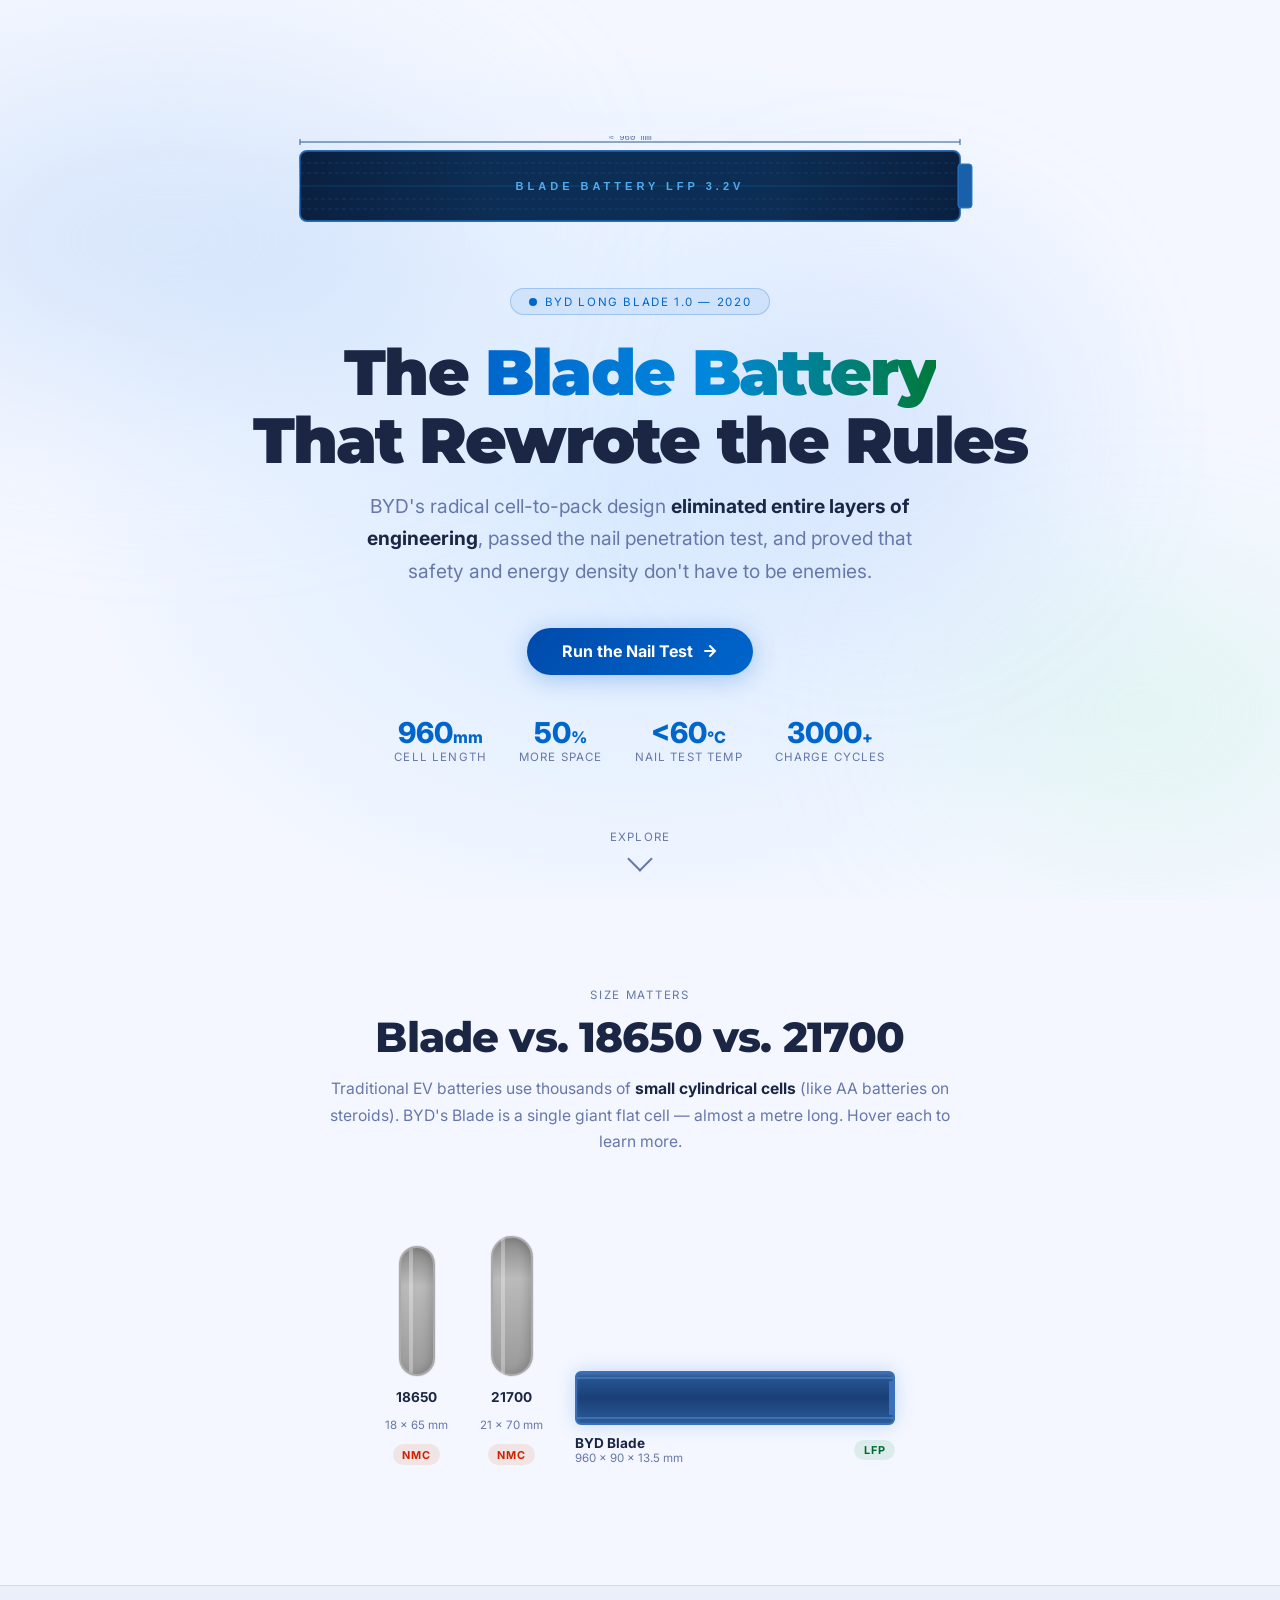
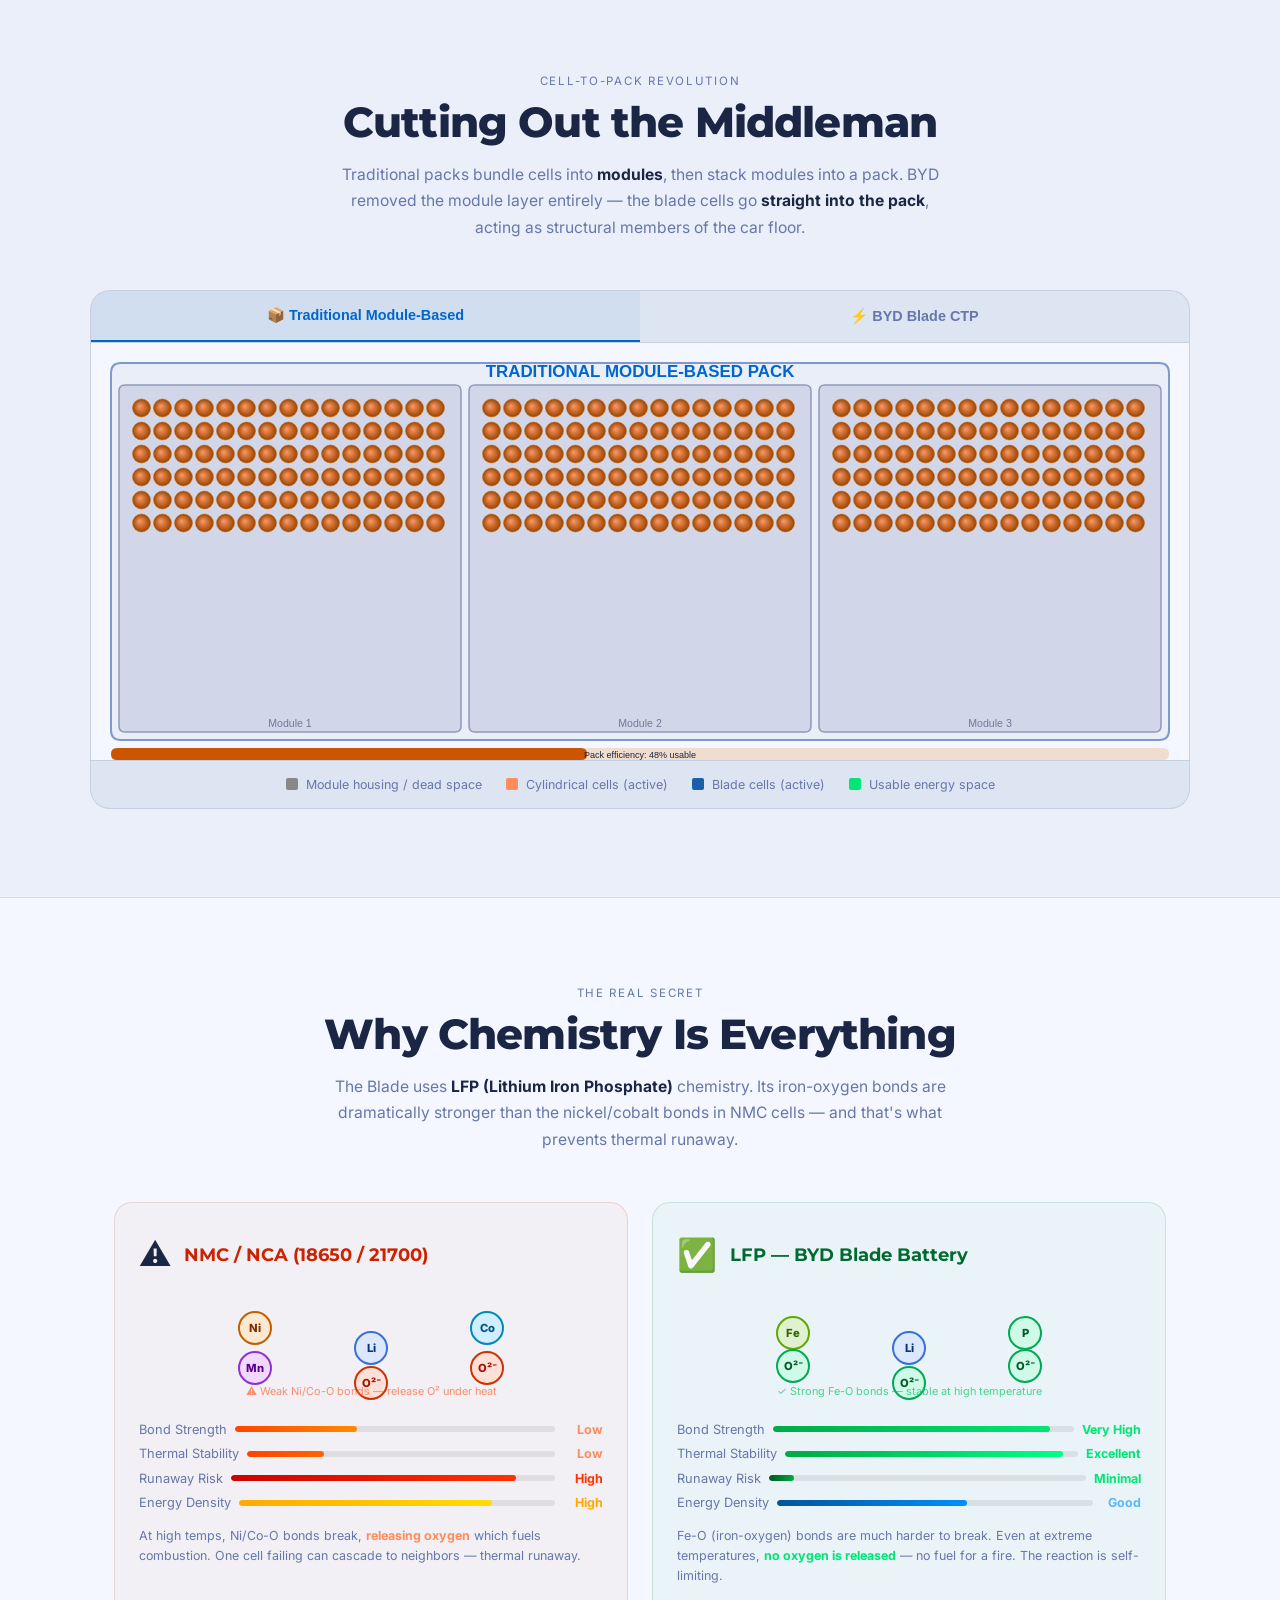
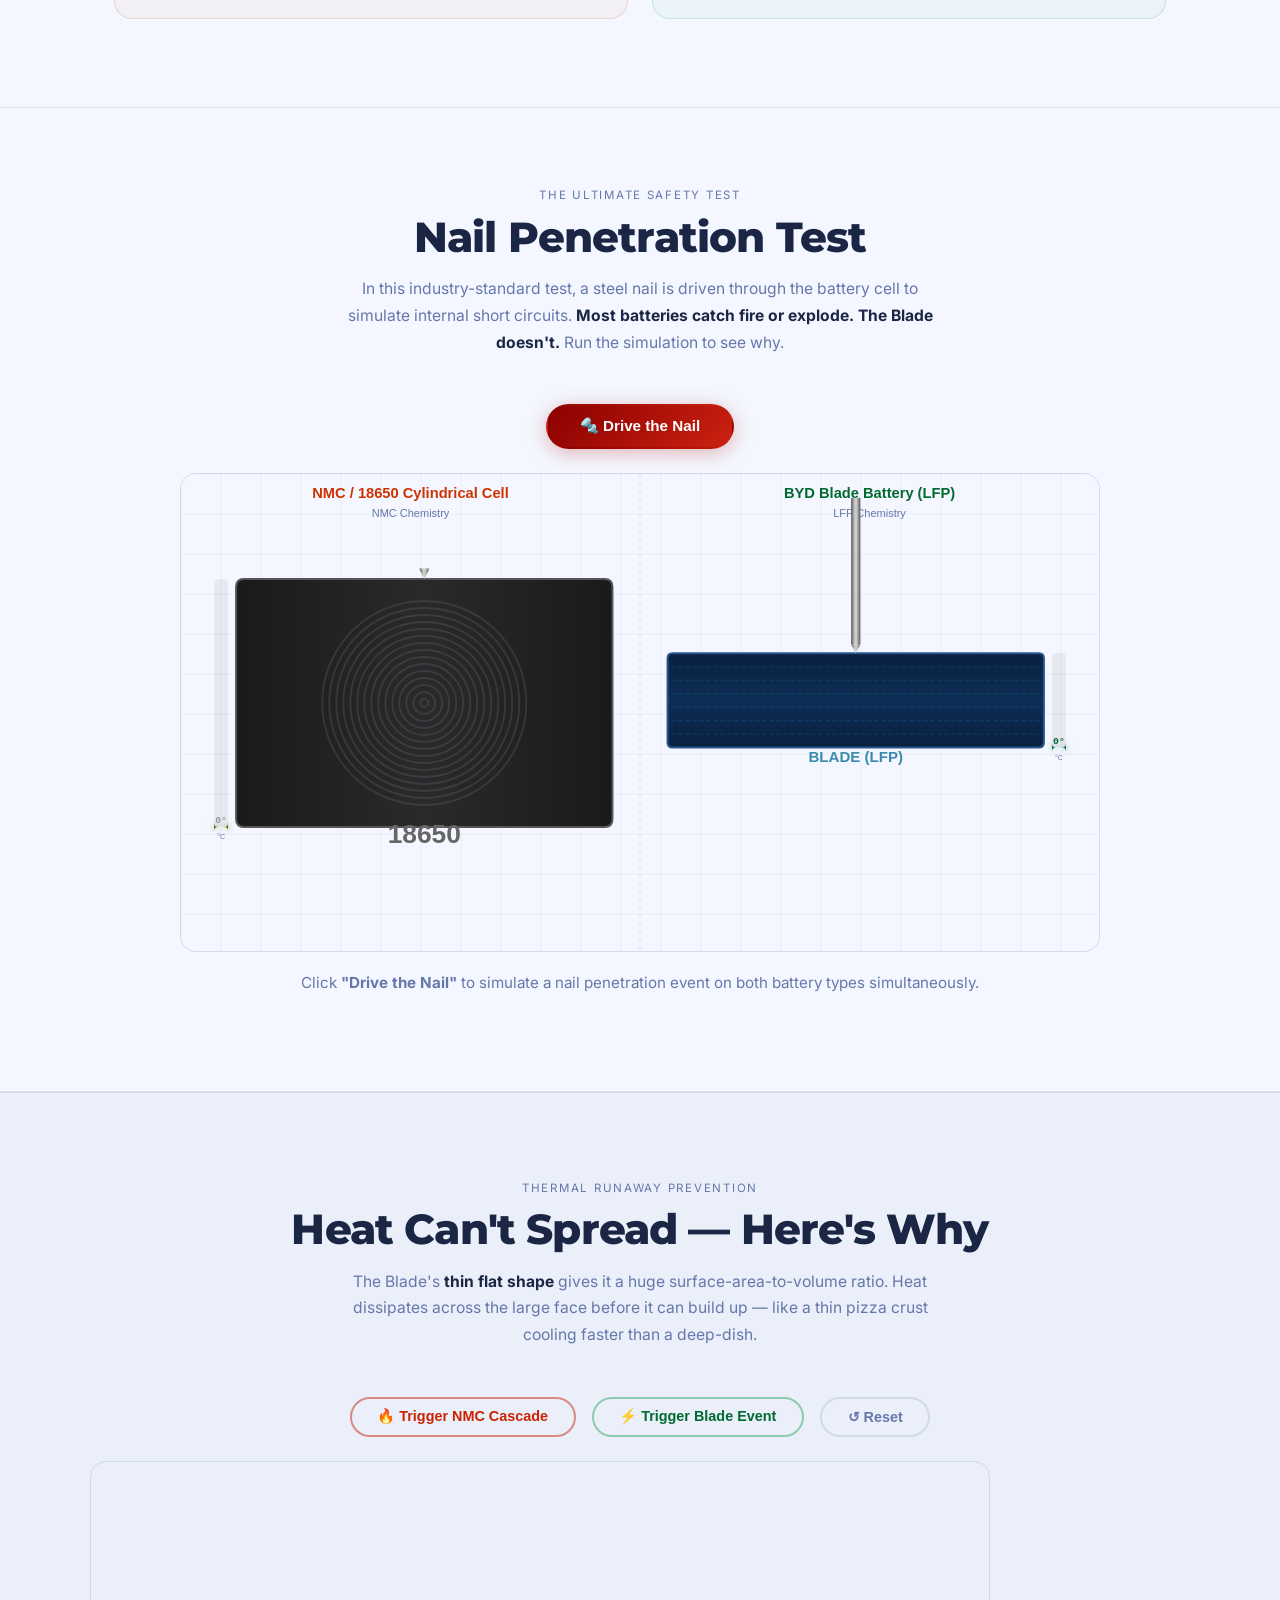
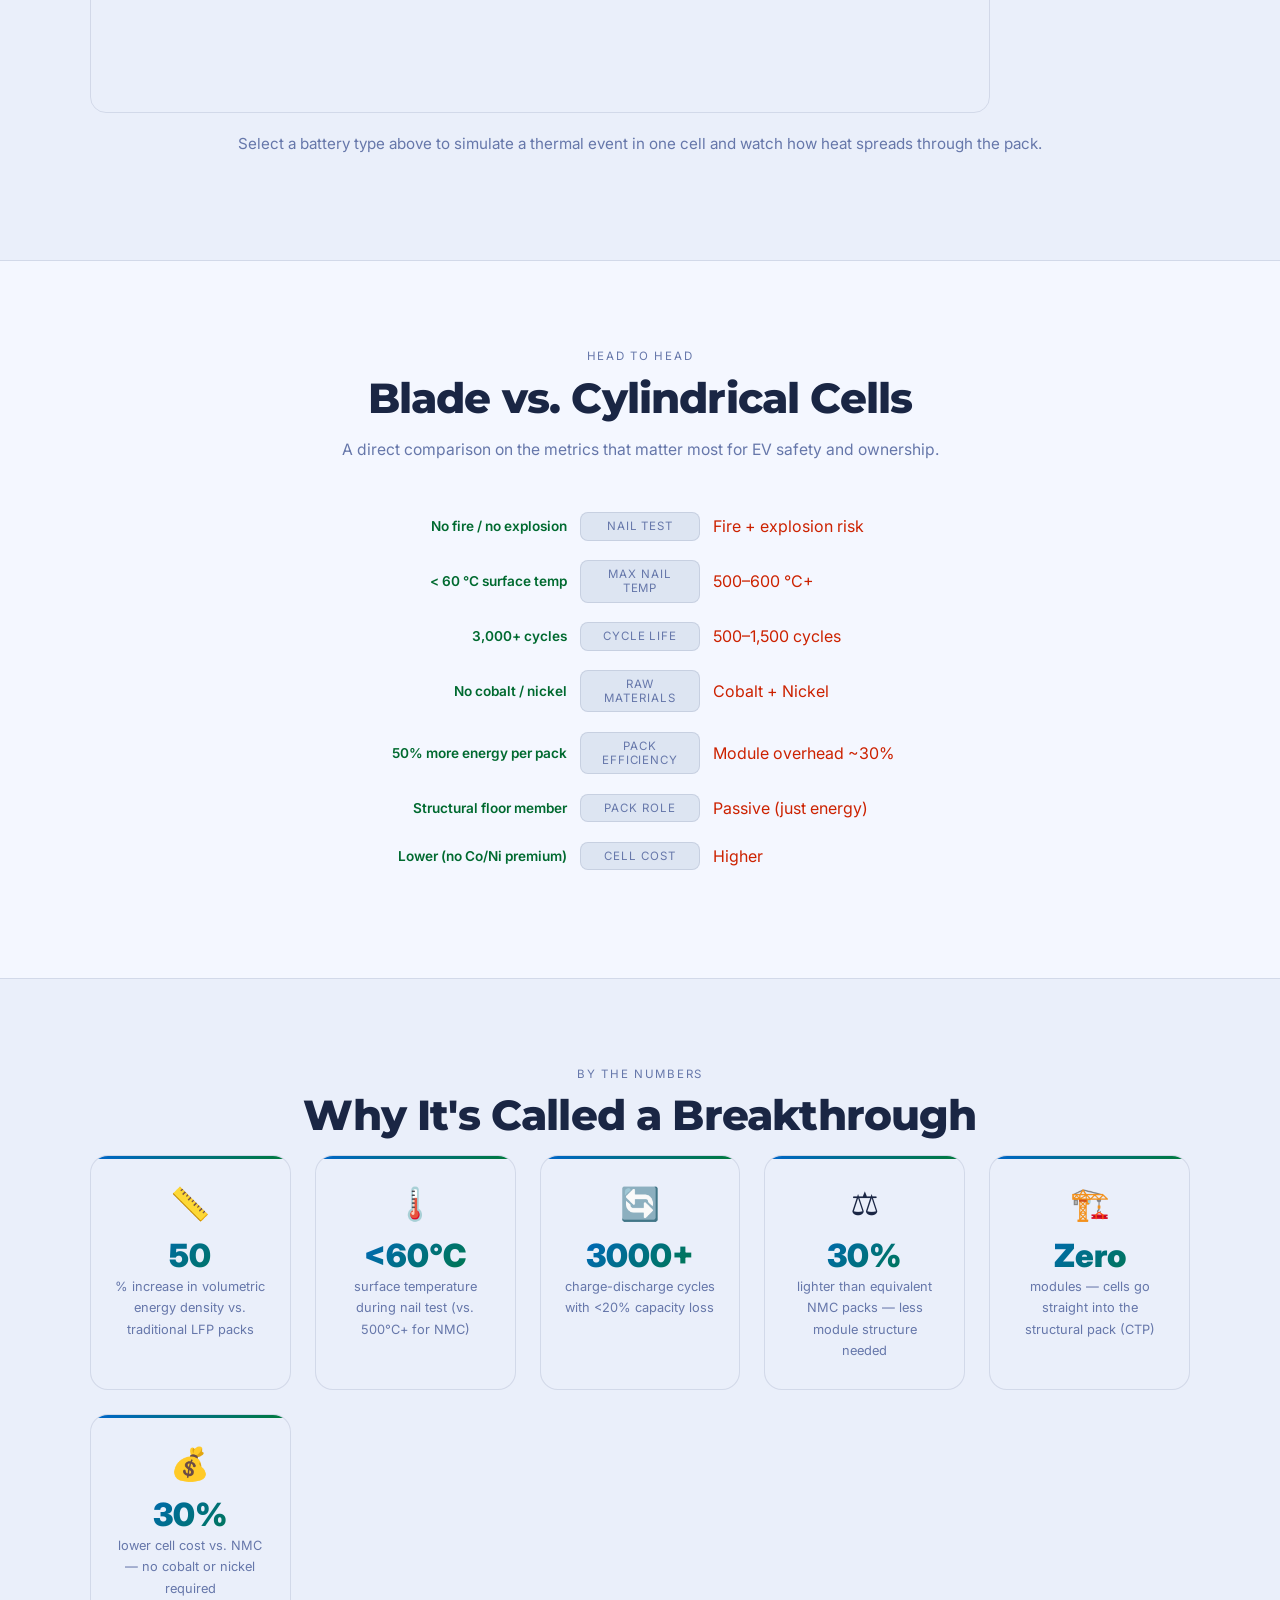
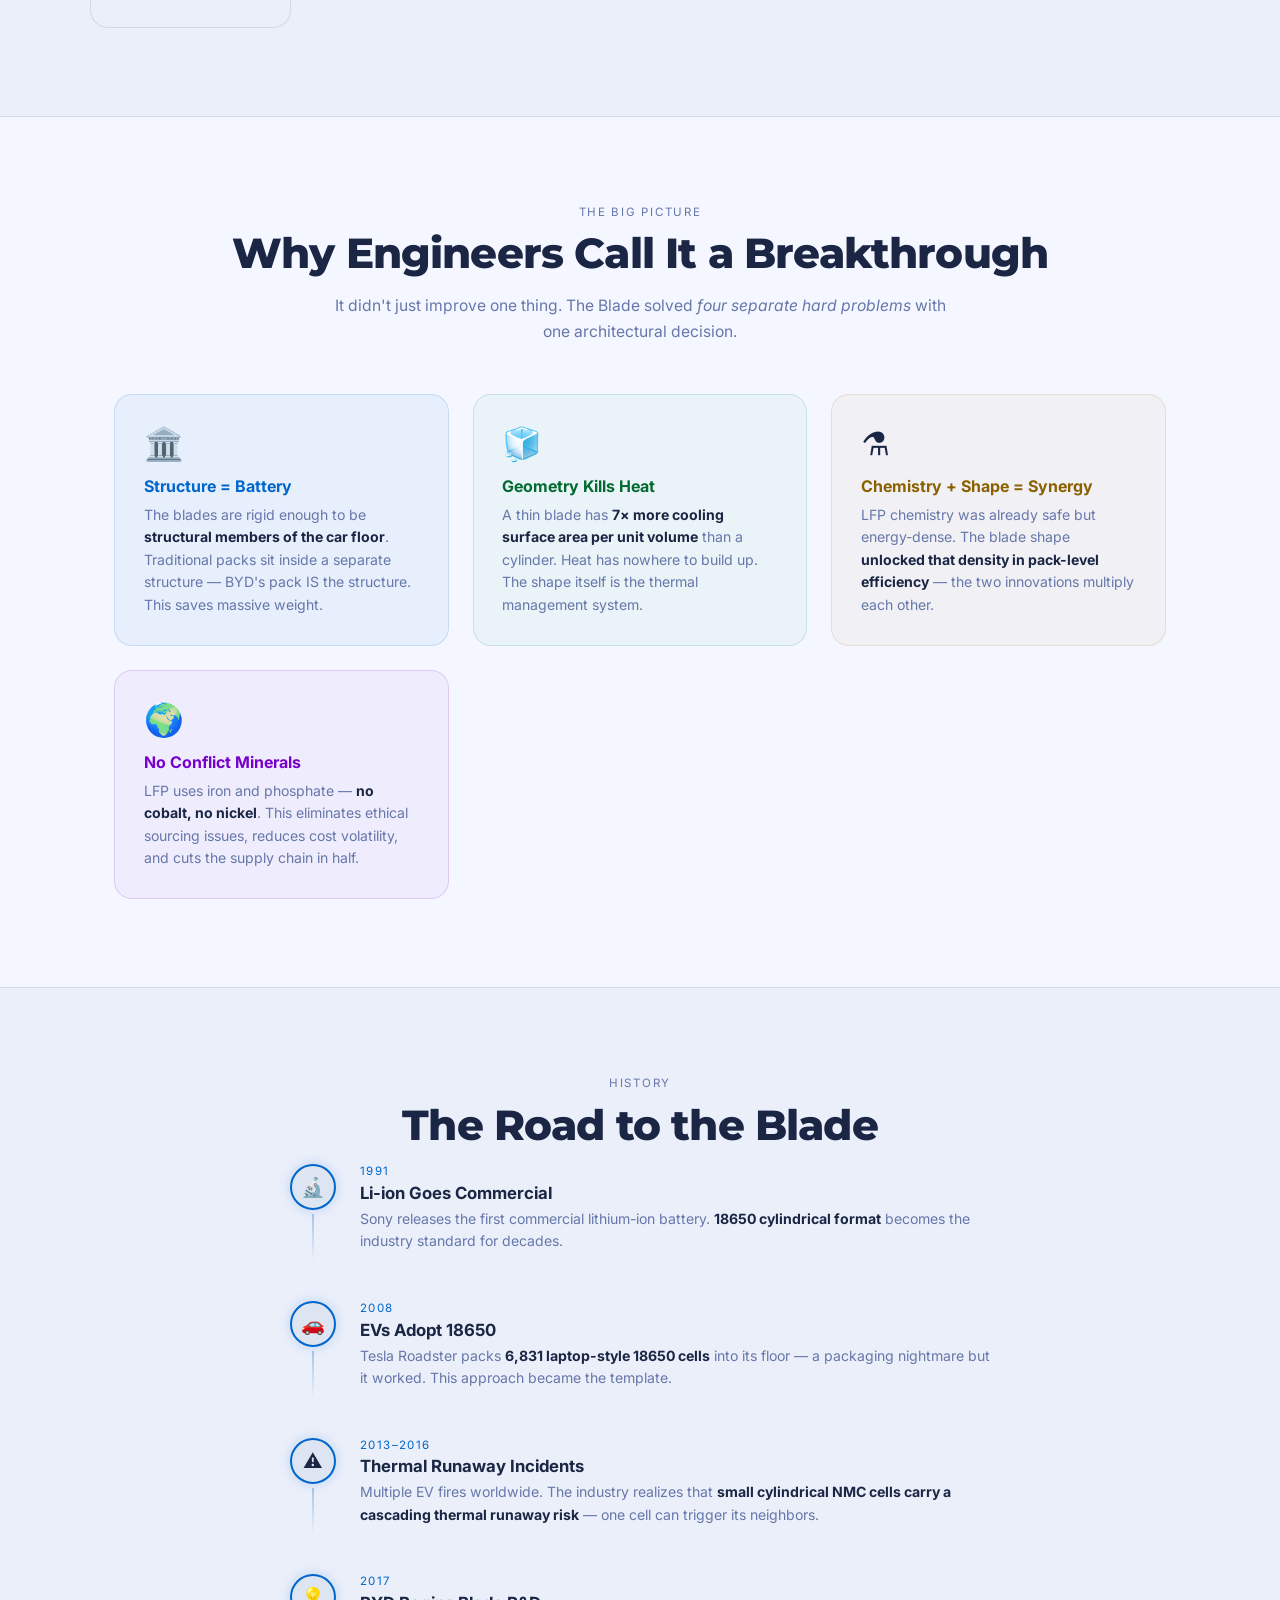
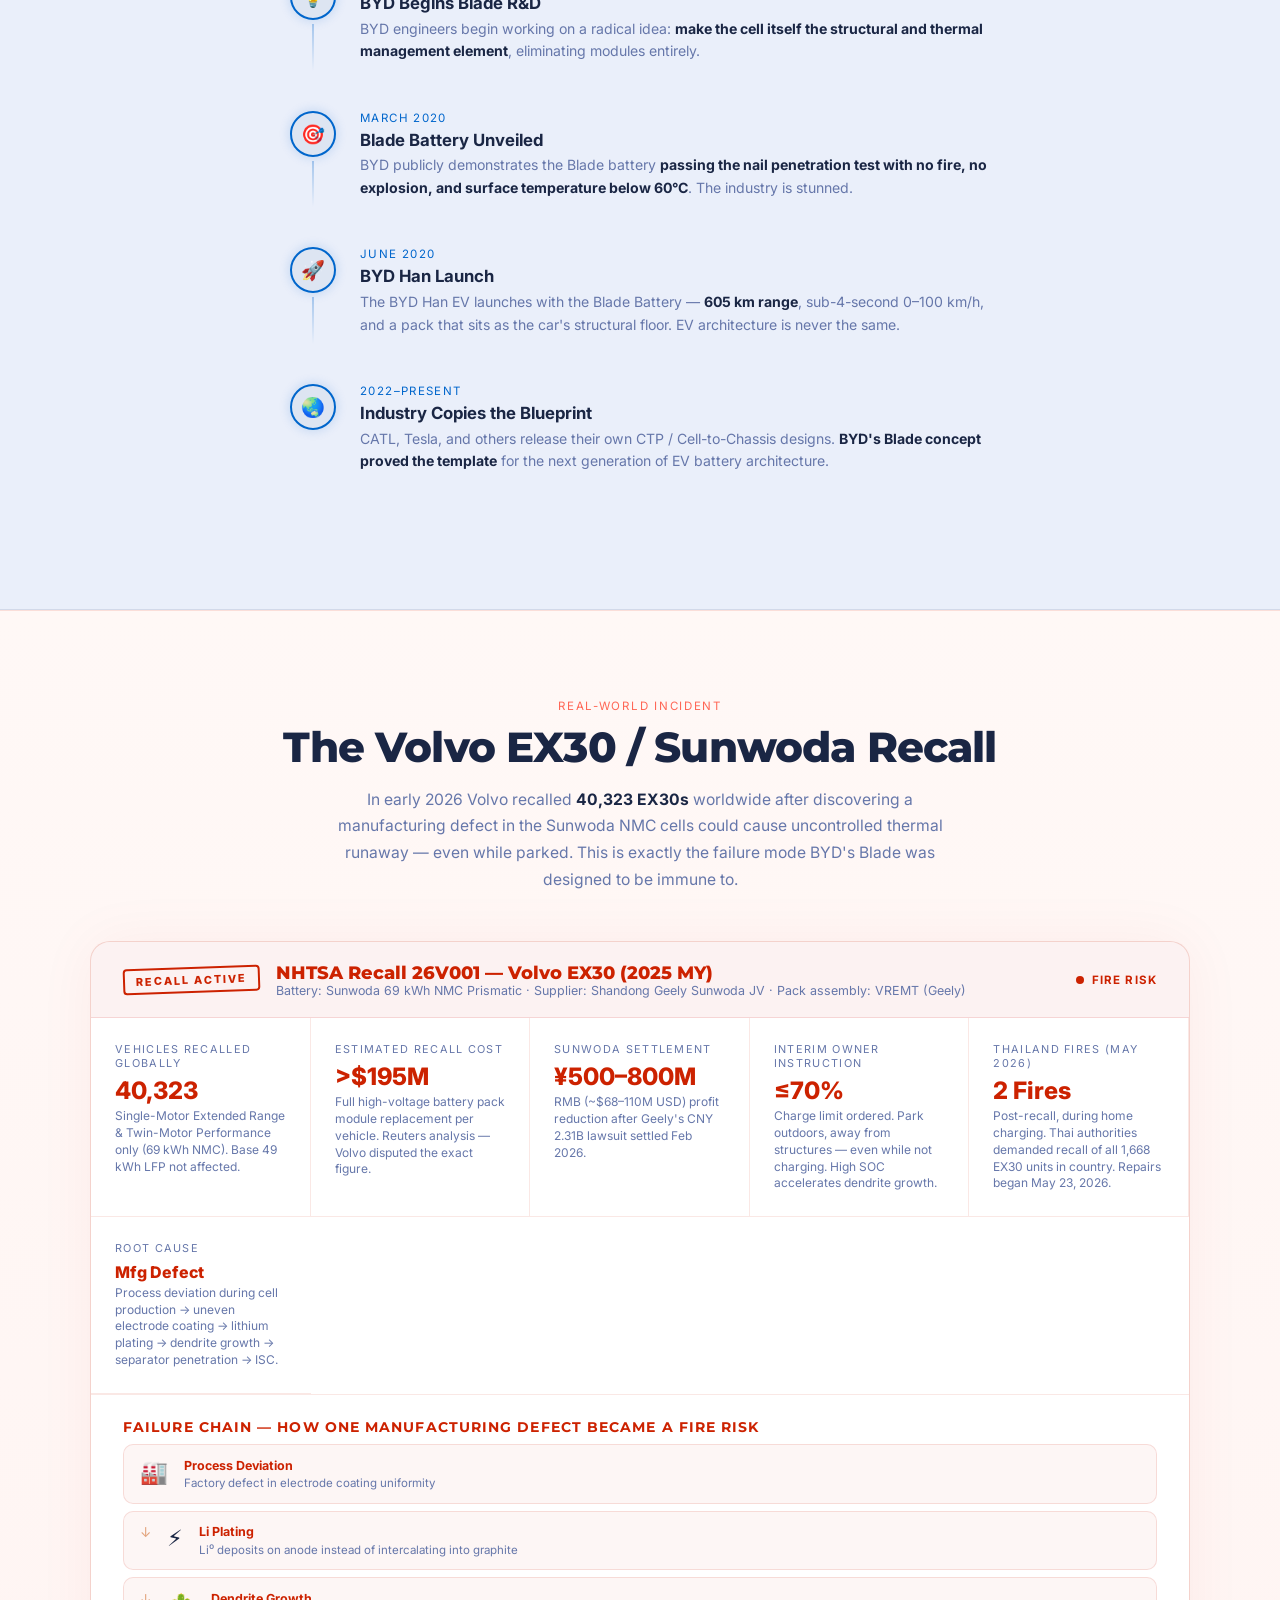
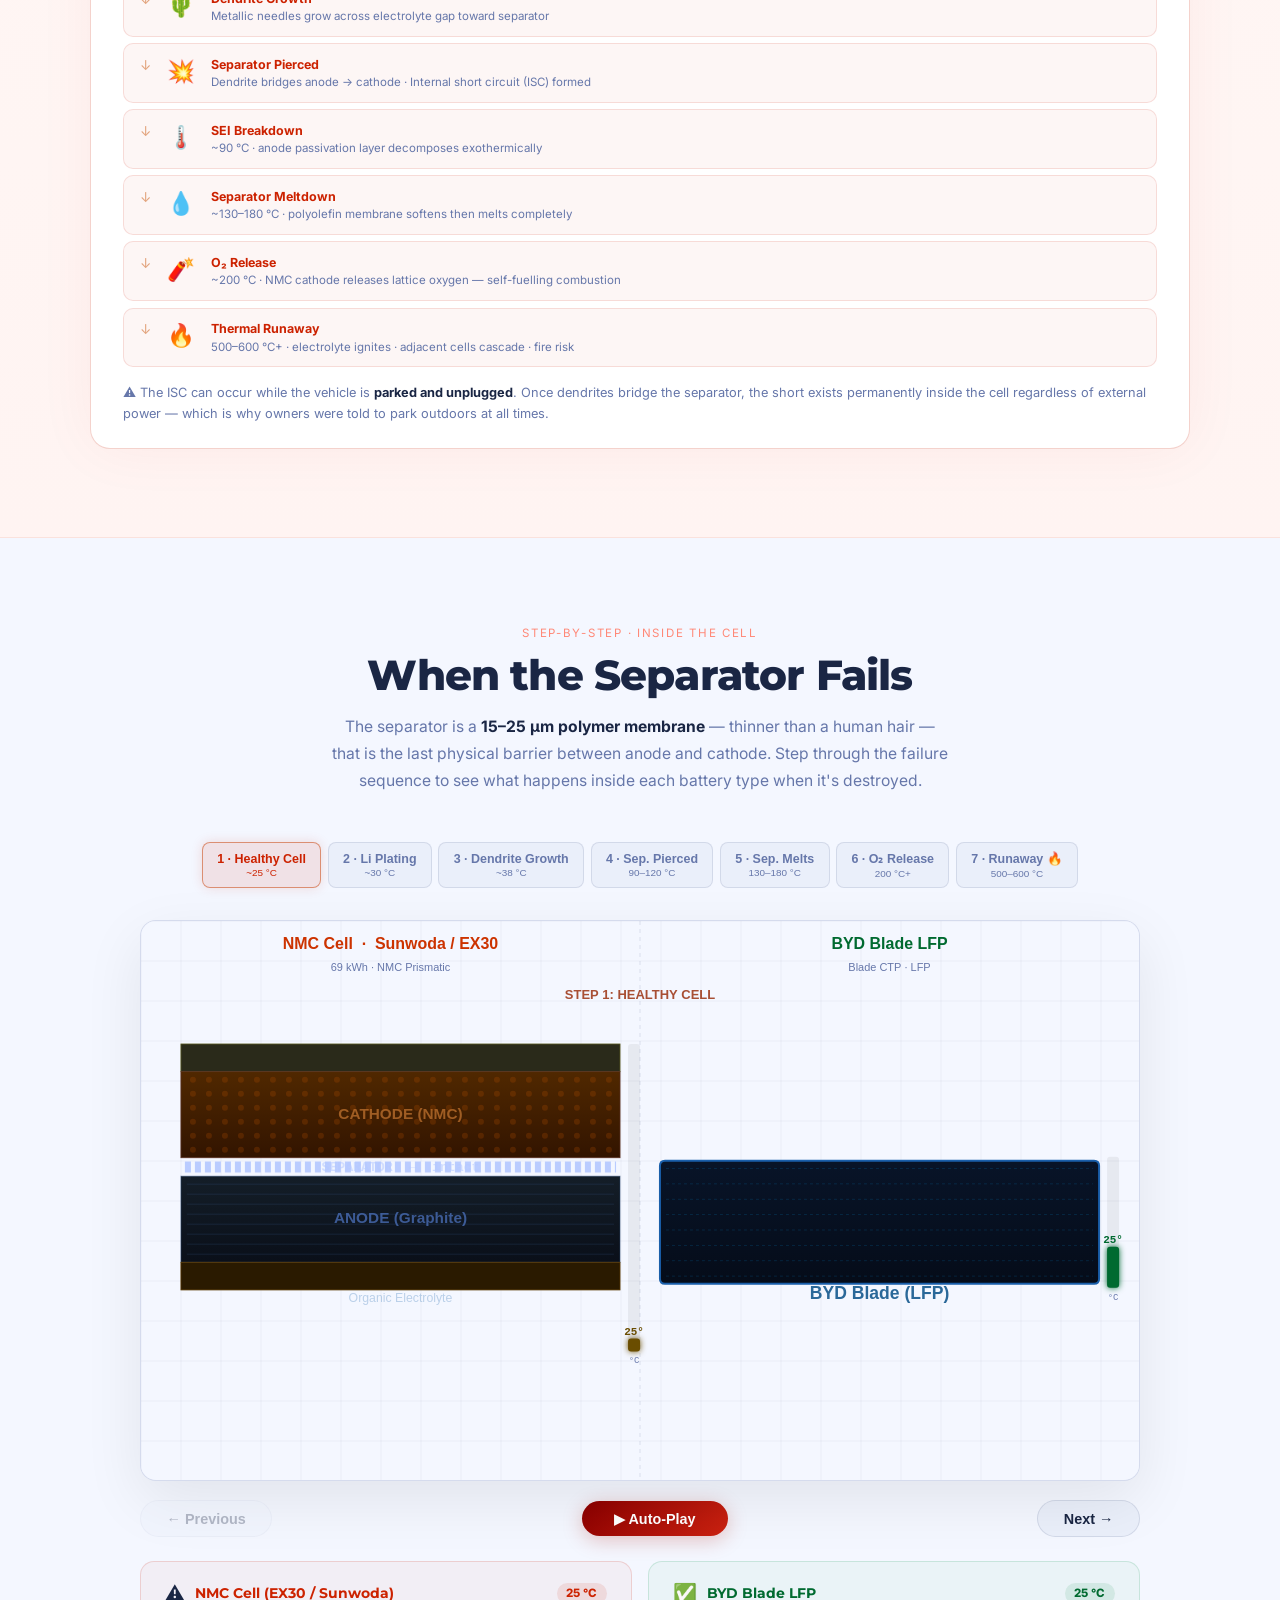
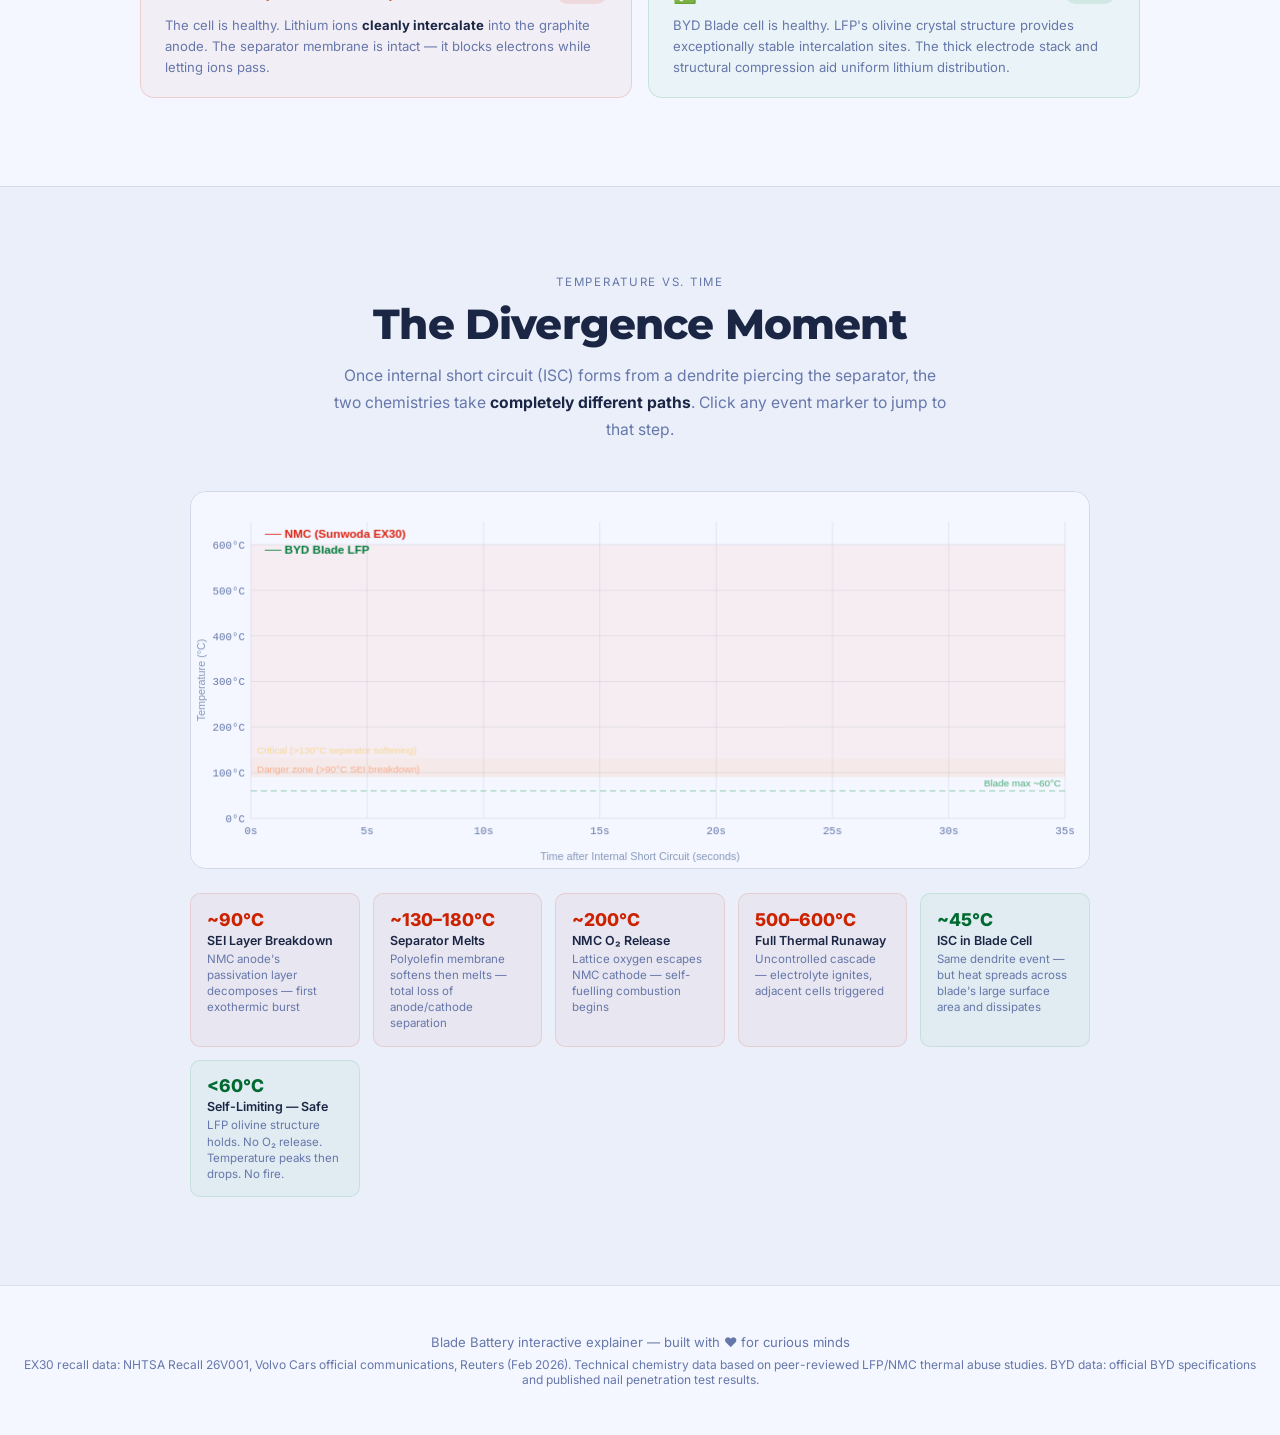
==== index.html @ da21d98e "Move index.html to repo root for GitHub Pages GitHub Pages serves from the root directory. Moving in" ====
<!DOCTYPE html>
<html lang="en">
<head>
<meta charset="UTF-8">
<meta name="viewport" content="width=device-width, initial-scale=1.0">
<title>BYD Blade Battery – How It Changed Everything</title>
<link rel="preconnect" href="https://fonts.googleapis.com">
<link rel="preconnect" href="https://fonts.gstatic.com" crossorigin>
<link href="https://fonts.googleapis.com/css2?family=Inter:wght@400;500;600;700&family=Montserrat:wght@700;800;900&display=swap" rel="stylesheet">
<style>
:root{
  --bg:#f4f7ff;
  --bg2:#eaeffa;
  --bg3:#dde5f2;
  --blue:#0066cc;
  --blue2:#0088dd;
  --green:#007a3a;
  --green2:#00aa55;
  --red:#cc2211;
  --orange:#bb6600;
  --yellow:#aa8800;
  --gold:#aa7700;
  --text:#1a2644;
  --muted:#6677aa;
  --border:rgba(0,20,80,0.1);
  --byd-blue:#0055b3;
}
*{margin:0;padding:0;box-sizing:border-box;}
html{scroll-behavior:smooth;}
body{background:var(--bg);color:var(--text);font-family:'Inter',system-ui,sans-serif;overflow-x:hidden;}
h1,h2,h3,h4,h5,h6{font-family:'Montserrat',sans-serif;}

/* ═══ HERO ═══════════════════════════ */
.hero{
  min-height:100vh;display:flex;flex-direction:column;
  align-items:center;justify-content:center;
  position:relative;overflow:hidden;text-align:center;padding:2rem;
}
.hero-bg{
  position:absolute;inset:0;
  background:radial-gradient(ellipse at 50% 55%,#d8eaff 0%,#f4f7ff 65%);
}
.orb{position:absolute;border-radius:50%;filter:blur(100px);pointer-events:none;}
.ob1{width:600px;height:300px;background:#b8d4f8;top:10%;left:-10%;opacity:.5;animation:oDrift 12s ease-in-out infinite;}
.ob2{width:400px;height:200px;background:#b8f0d8;bottom:10%;right:-5%;opacity:.4;animation:oDrift 9s 4s ease-in-out infinite;}
.ob3{width:300px;height:300px;background:#b8ccf8;top:30%;right:20%;opacity:.3;animation:oDrift 15s 2s ease-in-out infinite;}
@keyframes oDrift{0%,100%{transform:translate(0,0);}50%{transform:translate(30px,20px);}}

/* HERO BLADE VISUAL */
.hero-blade-wrap{
  position:relative;z-index:2;width:min(700px,90vw);
  margin:0 auto 3rem;
  animation:fadeUp .8s ease both;
}
.blade-svg-hero{width:100%;height:auto;}

.hero-content{position:relative;z-index:2;}
.hero-tag{
  display:inline-flex;align-items:center;gap:.5rem;
  background:rgba(0,100,204,.08);border:1px solid rgba(0,100,204,.25);
  color:#0066cc;font-size:.72rem;letter-spacing:.14em;text-transform:uppercase;
  padding:.35rem 1.1rem;border-radius:99px;margin-bottom:1.5rem;
  animation:fadeUp .7s ease both;
}
.byd-dot{width:8px;height:8px;background:#0066cc;border-radius:50%;animation:pulse 2s ease-in-out infinite;}
@keyframes pulse{0%,100%{opacity:1;transform:scale(1);}50%{opacity:.4;transform:scale(.7);}}

h1.hero-title{
  font-size:clamp(2rem,5.5vw,4rem);font-weight:900;letter-spacing:-.03em;
  line-height:1.05;margin-bottom:1rem;
  animation:fadeUp .8s .1s ease both;
}
.hl-blade{
  background:linear-gradient(90deg,#0066cc,#0088dd,#007a3a);
  -webkit-background-clip:text;-webkit-text-fill-color:transparent;background-clip:text;
}
.hero-sub{
  font-size:clamp(.95rem,2.2vw,1.2rem);color:var(--muted);
  max-width:580px;margin:0 auto 2.5rem;line-height:1.7;
  animation:fadeUp .8s .2s ease both;
}
.hero-sub strong{color:var(--text);}

.hero-cta{
  display:inline-flex;align-items:center;gap:.6rem;
  background:linear-gradient(135deg,#004aaa,#0066cc);
  color:#fff;font-weight:700;font-size:1rem;
  padding:.85rem 2.2rem;border-radius:99px;text-decoration:none;
  box-shadow:0 4px 24px rgba(0,100,204,.3);
  transition:transform .2s,box-shadow .2s;
  animation:fadeUp .8s .3s ease both;
}
.hero-cta:hover{transform:translateY(-2px);box-shadow:0 8px 36px rgba(0,100,204,.5);}

.hero-stats{
  display:flex;gap:2rem;flex-wrap:wrap;justify-content:center;
  margin-top:2.5rem;z-index:2;position:relative;
  animation:fadeUp .8s .5s ease both;
}
.hstat{text-align:center;}
.hstat-num{font-size:1.8rem;font-weight:800;color:#0066cc;}
.hstat-lbl{font-size:.72rem;color:var(--muted);text-transform:uppercase;letter-spacing:.1em;}

@keyframes fadeUp{from{opacity:0;transform:translateY(20px);}to{opacity:1;transform:none;}}

.scroll-hint{
  position:absolute;bottom:2rem;left:50%;transform:translateX(-50%);
  display:flex;flex-direction:column;align-items:center;gap:.4rem;
  color:var(--muted);font-size:.72rem;letter-spacing:.1em;text-transform:uppercase;
  z-index:2;animation:sbob 2s ease-in-out infinite;
}
.scroll-arr{width:18px;height:18px;border-right:2px solid var(--muted);border-bottom:2px solid var(--muted);transform:rotate(45deg);}
@keyframes sbob{0%,100%{transform:translateX(-50%)translateY(0);}50%{transform:translateX(-50%)translateY(8px);}}

/* ═══ SHARED SECTION ═══════════════════ */
.sec{padding:5.5rem 1.5rem;max-width:1100px;margin:0 auto;}
.sec-full{padding:5.5rem 1.5rem;background:var(--bg2);border-top:1px solid var(--border);border-bottom:1px solid var(--border);}
.sec-inner{max-width:1100px;margin:0 auto;}

.sec-tag{text-align:center;font-size:.72rem;letter-spacing:.15em;text-transform:uppercase;color:var(--muted);margin-bottom:.6rem;}
.sec-title{text-align:center;font-size:clamp(1.6rem,3.5vw,2.6rem);font-weight:800;letter-spacing:-.02em;margin-bottom:.9rem;}
.sec-desc{text-align:center;color:var(--muted);font-size:.98rem;line-height:1.7;max-width:620px;margin:0 auto 3rem;}
.sec-desc strong{color:var(--text);}

/* ═══ CELL SIZE COMPARISON ═════════════ */
.cell-compare{
  display:flex;gap:2rem;align-items:flex-end;justify-content:center;flex-wrap:wrap;
  padding:2rem 0;
}
.cell-item{
  display:flex;flex-direction:column;align-items:center;gap:.8rem;
  cursor:pointer;transition:transform .3s;
}
.cell-item:hover{transform:translateY(-6px);}

.cell-18650{
  width:36px;height:130px;border-radius:18px;
  background:linear-gradient(180deg,#888 0%,#bbb 30%,#999 100%);
  border:2px solid #aaa;
  box-shadow:inset -4px 0 8px rgba(0,0,0,.15),0 0 0 1px rgba(0,0,0,.06);
  position:relative;overflow:hidden;
}
.cell-21700{
  width:42px;height:140px;border-radius:21px;
  background:linear-gradient(180deg,#888 0%,#bbb 30%,#999 100%);
  border:2px solid #aaa;
  box-shadow:inset -4px 0 8px rgba(0,0,0,.15),0 0 0 1px rgba(0,0,0,.06);
  position:relative;
}
.cell-stripe{
  position:absolute;top:0;left:8px;width:4px;height:100%;
  background:rgba(255,255,255,.3);border-radius:2px;
}

.cell-blade-wrap{
  width:320px;height:54px;
  background:linear-gradient(180deg,#2a5a9a 0%,#1a3f75 50%,#2a5a9a 100%);
  border:2px solid #3a70bb;
  border-radius:6px;
  box-shadow:0 0 20px rgba(0,100,204,.2),inset 0 2px 4px rgba(255,255,255,.15);
  position:relative;overflow:hidden;
}
.blade-inner-stripe{
  position:absolute;top:4px;left:0;right:0;height:2px;
  background:rgba(100,180,255,.3);
}
.blade-inner-stripe2{
  position:absolute;bottom:4px;left:0;right:0;height:2px;
  background:rgba(100,180,255,.3);
}
.blade-end-cap{
  position:absolute;right:-6px;top:8px;bottom:8px;width:10px;
  background:#3a70bb;border-radius:0 4px 4px 0;
}

.cell-name{font-size:.85rem;font-weight:700;color:var(--text);}
.cell-dim{font-size:.72rem;color:var(--muted);}
.cell-chem{
  font-size:.68rem;font-weight:700;letter-spacing:.08em;
  padding:.2rem .6rem;border-radius:99px;
}
.chem-nmc{background:rgba(200,60,0,.1);color:#cc2200;}
.chem-lfp{background:rgba(0,140,60,.1);color:#006a30;}

.cell-tooltip{
  position:absolute;bottom:calc(100% + 10px);left:50%;transform:translateX(-50%);
  background:#ffffff;border:1px solid var(--border);
  border-radius:10px;padding:.8rem 1rem;
  font-size:.78rem;line-height:1.5;white-space:nowrap;
  color:var(--text);pointer-events:none;
  opacity:0;transition:opacity .2s;z-index:10;
  box-shadow:0 8px 24px rgba(0,20,80,.12);
}
.cell-item:hover .cell-tooltip{opacity:1;}

/* ═══ CTP COMPARISON ══════════════════ */
.ctp-wrap{
  background:var(--bg3);border:1px solid var(--border);
  border-radius:20px;overflow:hidden;
}
.ctp-tabs{
  display:flex;border-bottom:1px solid var(--border);
}
.ctp-tab{
  flex:1;padding:1rem;text-align:center;cursor:pointer;
  font-size:.9rem;font-weight:600;color:var(--muted);
  transition:all .25s;border:none;background:none;
}
.ctp-tab.active{color:var(--blue);background:rgba(0,100,204,.06);border-bottom:2px solid var(--blue);}

#ctpCanvas{display:block;width:100%;height:auto;}

.ctp-legend{
  display:flex;gap:1.5rem;flex-wrap:wrap;justify-content:center;
  padding:1rem;border-top:1px solid var(--border);
}
.ctp-leg{display:flex;align-items:center;gap:.5rem;font-size:.78rem;color:var(--muted);}
.ctp-dot{width:12px;height:12px;border-radius:2px;flex-shrink:0;}

/* ═══ CHEMISTRY ═══════════════════════ */
.chem-grid{display:grid;grid-template-columns:1fr 1fr;gap:1.5rem;}
@media(max-width:640px){.chem-grid{grid-template-columns:1fr;}}

.chem-card{
  border-radius:18px;padding:2rem 1.5rem;
  position:relative;overflow:hidden;
}
.chem-nmc-card{
  background:rgba(200,50,0,.04);border:1px solid rgba(200,50,0,.15);
}
.chem-lfp-card{
  background:rgba(0,140,60,.04);border:1px solid rgba(0,140,60,.15);
}
.chem-head{display:flex;align-items:center;gap:.8rem;margin-bottom:1.5rem;}
.chem-icon{font-size:2rem;}
.chem-head h3{font-size:1.1rem;font-weight:700;}
.chem-nmc-card .chem-head h3{color:#cc2200;}
.chem-lfp-card .chem-head h3{color:#006a30;}

.molecule-wrap{
  display:flex;align-items:center;justify-content:center;
  height:100px;margin-bottom:1.5rem;position:relative;
}

/* NMC molecule atoms */
.atom{
  width:34px;height:34px;border-radius:50%;
  display:flex;align-items:center;justify-content:center;
  font-size:.7rem;font-weight:800;position:absolute;
  border:2px solid transparent;
}
.atom-li{background:#dce8ff;border-color:#3a6fd8;color:#0a3080;}
.atom-ni{background:#ffe8d0;border-color:#c06000;color:#803000;}
.atom-mn{background:#f0d8ff;border-color:#9030d0;color:#600090;}
.atom-co{background:#d0eeff;border-color:#0088bb;color:#005580;}
.atom-o{
  background:#ffe0d8;border-color:#cc3300;color:#aa1100;
  animation:oVibrate 1.5s ease-in-out infinite;
}
.atom-fe{background:#e0f0d0;border-color:#60aa00;color:#306600;}
.atom-p{background:#d0fae8;border-color:#00aa55;color:#005a2a;}
.atom-lfp-o{background:#d0fae8;border-color:#00aa55;color:#005a2a;}

@keyframes oVibrate{0%,100%{transform:translate(0,0);}25%{transform:translate(1px,-1px);}75%{transform:translate(-1px,1px);}}

.bond{
  position:absolute;height:2px;transform-origin:left center;
  background:rgba(200,80,40,.35);border-radius:2px;
}
.bond-lfp{background:rgba(0,160,80,.35);}

.chem-prop{display:flex;flex-direction:column;gap:.6rem;}
.prop-row{display:flex;align-items:center;justify-content:space-between;gap:.5rem;}
.prop-label{font-size:.8rem;color:var(--muted);}
.prop-bar-wrap{flex:1;height:6px;background:rgba(0,0,0,.08);border-radius:99px;overflow:hidden;}
.prop-bar{height:100%;border-radius:99px;transition:width 1.2s ease;}
.prop-val{font-size:.78rem;font-weight:700;min-width:40px;text-align:right;}

/* ═══ NAIL TEST ════════════════════════ */
.nail-section{
  background:var(--bg);
  border-top:1px solid var(--border);
  border-bottom:1px solid var(--border);
  padding:5rem 1.5rem;
}
.nail-inner{max-width:920px;margin:0 auto;}

.nail-controls{
  display:flex;gap:1rem;justify-content:center;flex-wrap:wrap;
  margin-bottom:1.5rem;
}
.nail-btn{
  padding:.7rem 2rem;border-radius:99px;border:2px solid transparent;
  font-size:.95rem;font-weight:700;cursor:pointer;transition:all .25s;
}
#nail-run{
  background:linear-gradient(135deg,#8b0000,#cc2211);
  color:#fff;box-shadow:0 4px 20px rgba(180,30,10,.3);
}
#nail-run:hover{box-shadow:0 6px 30px rgba(180,30,10,.5);transform:translateY(-1px);}
#nail-run.resetting{
  background:rgba(0,0,0,.06);border-color:rgba(0,0,0,.15);
  color:var(--muted);box-shadow:none;
}

.nail-canvas-wrap{
  border-radius:16px;overflow:hidden;
  border:1px solid var(--border);
  background:#edf2ff;
  position:relative;
}
#nailCanvas{display:block;width:100%;height:auto;}

.nail-status{
  text-align:center;margin-top:1.2rem;min-height:2.5rem;
  font-size:.95rem;color:var(--muted);line-height:1.6;
  transition:opacity .4s;
}
.nail-status .hi{color:var(--text);font-weight:600;}
.nail-status .danger{color:#cc2200;}
.nail-status .safe{color:#006a30;}

/* ═══ THERMAL CANVAS ══════════════════ */
#thermalCanvas{display:block;width:100%;height:auto;border-radius:16px;border:1px solid var(--border);}

.thermal-controls{display:flex;gap:1rem;justify-content:center;margin-bottom:1.5rem;flex-wrap:wrap;}
.th-btn{
  padding:.6rem 1.6rem;border-radius:99px;border:2px solid;
  font-size:.9rem;font-weight:600;cursor:pointer;transition:all .25s;background:none;
}
.th-btn-nmc{border-color:rgba(200,40,10,.5);color:#cc2200;}
.th-btn-nmc:hover,.th-btn-nmc.active{background:rgba(200,40,10,.1);}
.th-btn-blade{border-color:rgba(0,150,60,.4);color:#006a30;}
.th-btn-blade:hover,.th-btn-blade.active{background:rgba(0,150,60,.08);}
.th-btn-reset{border-color:var(--border);color:var(--muted);}
.th-btn-reset:hover{background:rgba(0,0,0,.05);}

/* ═══ BREAKTHROUGH METRICS ════════════ */
.breakthrough-grid{
  display:grid;
  grid-template-columns:repeat(auto-fit,minmax(200px,1fr));
  gap:1.5rem;
}
.bt-card{
  background:var(--bg2);border:1px solid var(--border);
  border-radius:18px;padding:1.8rem 1.5rem;
  text-align:center;position:relative;overflow:hidden;
  transition:transform .3s;
}
.bt-card:hover{transform:translateY(-5px);}
.bt-card::before{
  content:'';position:absolute;top:0;left:0;right:0;height:3px;
  background:linear-gradient(90deg,var(--blue),var(--green));
}
.bt-icon{font-size:2rem;margin-bottom:.8rem;display:block;}
.bt-num{
  font-size:2rem;font-weight:900;
  background:linear-gradient(135deg,#0066cc,#007a3a);
  -webkit-background-clip:text;-webkit-text-fill-color:transparent;background-clip:text;
}
.bt-label{font-size:.8rem;color:var(--muted);margin-top:.3rem;line-height:1.5;}

/* ═══ WHY IT MATTERS  ═════════════════ */
.why-grid{display:grid;grid-template-columns:repeat(auto-fit,minmax(260px,1fr));gap:1.5rem;}
.why-card{
  border-radius:18px;padding:1.8rem;
  border:1px solid transparent;
  transition:transform .3s;
}
.why-card:hover{transform:translateY(-5px);}
.why-1{background:rgba(0,100,200,.05);border-color:rgba(0,100,200,.15);}
.why-2{background:rgba(0,140,60,.04);border-color:rgba(0,140,60,.15);}
.why-3{background:rgba(180,100,0,.04);border-color:rgba(180,100,0,.15);}
.why-4{background:rgba(130,0,200,.04);border-color:rgba(130,0,200,.15);}
.why-icon{font-size:2rem;margin-bottom:.8rem;}
.why-title{font-size:1rem;font-weight:700;margin-bottom:.5rem;}
.why-1 .why-title{color:#0066cc;}
.why-2 .why-title{color:#006a30;}
.why-3 .why-title{color:#8a6000;}
.why-4 .why-title{color:#7700cc;}
.why-desc{font-size:.88rem;color:var(--muted);line-height:1.6;}
.why-desc strong{color:var(--text);}

/* ═══ TIMELINE ════════════════════════ */
.timeline{max-width:700px;margin:0 auto;}
.tl-item{
  display:flex;gap:1.5rem;margin-bottom:2.5rem;
  opacity:0;transform:translateX(-15px);
  transition:opacity .6s ease,transform .6s ease;
}
.tl-item.visible{opacity:1;transform:none;}
.tl-left{flex-shrink:0;display:flex;flex-direction:column;align-items:center;gap:0;}
.tl-dot{
  width:46px;height:46px;border-radius:50%;
  display:flex;align-items:center;justify-content:center;
  font-size:1.2rem;flex-shrink:0;
  background:var(--bg3);border:2px solid var(--blue);
  box-shadow:0 0 12px rgba(0,100,204,.2);
}
.tl-line{flex:1;width:2px;background:linear-gradient(180deg,rgba(0,100,204,.3),transparent);margin-top:4px;}
.tl-item:last-child .tl-line{display:none;}
.tl-body{padding-bottom:.5rem;}
.tl-year{font-size:.72rem;letter-spacing:.12em;text-transform:uppercase;color:var(--blue);margin-bottom:.3rem;}
.tl-title{font-size:1.05rem;font-weight:700;margin-bottom:.3rem;}
.tl-desc{font-size:.88rem;color:var(--muted);line-height:1.6;}
.tl-desc strong{color:var(--text);}

/* ═══ VERSUS BAR ══════════════════════ */
.vs-table{max-width:700px;margin:0 auto;}
.vs-row{
  display:grid;grid-template-columns:1fr 120px 1fr;
  align-items:center;gap:.8rem;
  margin-bottom:1.2rem;
  opacity:0;transform:translateY(10px);
  transition:opacity .5s ease,transform .5s ease;
}
.vs-row.visible{opacity:1;transform:none;}
.vs-label{font-size:.85rem;font-weight:600;text-align:right;}
.vs-blade{color:#006a30;}
.vs-nmc{color:#cc2200;text-align:left;}
.vs-mid{
  background:var(--bg3);border:1px solid var(--border);
  border-radius:8px;padding:.4rem .6rem;
  font-size:.72rem;letter-spacing:.08em;text-transform:uppercase;
  color:var(--muted);text-align:center;
}

/* ═══ REVEAL ══════════════════════════ */
.reveal{opacity:0;transform:translateY(24px);transition:opacity .65s ease,transform .65s ease;}
.reveal.visible{opacity:1;transform:none;}

/* ═══ FOOTER ══════════════════════════ */
footer{text-align:center;padding:3rem 1.5rem;color:var(--muted);font-size:.82rem;border-top:1px solid var(--border);}

/* ═══ STAGGER HELPERS ═════════════════ */
.stagger-1{transition-delay:.05s;}
.stagger-2{transition-delay:.12s;}
.stagger-3{transition-delay:.19s;}
.stagger-4{transition-delay:.26s;}

/* ═══ EX30 CASE FILE ══════════════════ */
.ex30-section{
  background:linear-gradient(180deg,#fff8f6 0%,#fff4f2 100%);
  border-top:1px solid rgba(200,30,0,.1);
  border-bottom:1px solid rgba(200,30,0,.1);
  padding:5.5rem 1.5rem;
}
.ex30-inner{max-width:1100px;margin:0 auto;}

.case-file{
  background:#ffffff;
  border:1px solid rgba(200,30,0,.2);
  border-radius:20px;
  overflow:hidden;
  box-shadow:0 0 60px rgba(200,0,0,.05);
}
.case-header{
  background:rgba(200,0,0,.05);
  border-bottom:1px solid rgba(200,0,0,.12);
  padding:1.2rem 2rem;
  display:flex;align-items:center;gap:1rem;flex-wrap:wrap;
}
.case-stamp{
  font-size:.68rem;font-weight:800;letter-spacing:.18em;text-transform:uppercase;
  color:#cc2200;border:2px solid #cc2200;padding:.25rem .7rem;border-radius:4px;
  transform:rotate(-2deg);flex-shrink:0;
}
.case-title-block h3{font-size:1.1rem;font-weight:800;color:#cc2200;}
.case-title-block p{font-size:.78rem;color:var(--muted);}
.case-status{
  margin-left:auto;display:flex;align-items:center;gap:.5rem;
  font-size:.72rem;font-weight:700;letter-spacing:.1em;text-transform:uppercase;
  color:#cc2200;
}
.case-status-dot{width:8px;height:8px;border-radius:50%;background:#cc2200;animation:pulse 1.5s ease-in-out infinite;}

.case-body{display:grid;grid-template-columns:repeat(auto-fit,minmax(200px,1fr));gap:0;}
.case-stat{
  padding:1.5rem;border-right:1px solid rgba(200,30,0,.1);
  border-bottom:1px solid rgba(200,30,0,.1);
}
.case-stat:last-child{border-right:none;}
.case-stat-label{font-size:.68rem;text-transform:uppercase;letter-spacing:.12em;color:var(--muted);margin-bottom:.4rem;}
.case-stat-val{font-size:1.5rem;font-weight:800;color:#cc2200;}
.case-stat-sub{font-size:.75rem;color:var(--muted);margin-top:.2rem;line-height:1.4;}

.case-narrative{padding:1.5rem 2rem;border-top:1px solid rgba(200,30,0,.1);}
.case-narrative h4{font-size:.85rem;font-weight:700;color:#cc2200;margin-bottom:.6rem;text-transform:uppercase;letter-spacing:.08em;}

.failure-chain{display:flex;flex-direction:column;gap:0;}
.fc-step{
  display:flex;align-items:flex-start;gap:1rem;
  background:rgba(200,30,0,.04);
  border:1px solid rgba(200,30,0,.12);
  border-radius:10px;padding:.8rem 1rem;
  font-size:.78rem;
  position:relative;
}
.fc-step+.fc-step{margin-top:.4rem;}
.fc-step+.fc-step::before{
  content:'↓';
  display:flex;justify-content:center;
  color:rgba(200,80,0,.5);font-size:.85rem;
  margin-bottom:.4rem;
  pointer-events:none;
}
.fc-step-icon{font-size:1.4rem;flex-shrink:0;}
.fc-step-body{flex:1;}
.fc-step-name{font-weight:700;color:#cc2200;margin-bottom:.2rem;}
.fc-step-temp{font-size:.72rem;color:var(--muted);}

/* ═══ SEPARATOR SEQUENCE ══════════════ */
.seq-section{
  background:var(--bg);
  padding:5.5rem 1.5rem;
}
.seq-inner{max-width:1000px;margin:0 auto;}

.seq-steps{
  display:flex;gap:.4rem;justify-content:center;flex-wrap:wrap;
  margin-bottom:2rem;
}
.seq-step-btn{
  padding:.5rem .9rem;border-radius:8px;border:1px solid var(--border);
  font-size:.78rem;font-weight:700;cursor:pointer;transition:all .2s;
  background:var(--bg2);color:var(--muted);position:relative;
}
.seq-step-btn.active{
  background:rgba(200,40,10,.1);border-color:rgba(200,60,0,.5);color:#cc2200;
  box-shadow:0 0 12px rgba(200,40,10,.15);
}
.seq-step-btn:hover:not(.active){background:rgba(0,0,0,.05);color:var(--text);}
.seq-step-btn .step-temp{
  display:block;font-size:.62rem;font-weight:400;
  color:var(--muted);margin-top:.1rem;
}
.seq-step-btn.active .step-temp{color:#cc2200;}

.seq-canvas-wrap{
  border-radius:16px;overflow:hidden;border:1px solid var(--border);
  background:#edf2ff;position:relative;
  box-shadow:0 20px 60px rgba(0,0,0,.08);
}
#seqCanvas{display:block;width:100%;height:auto;}

.seq-nav{
  display:flex;align-items:center;justify-content:space-between;
  margin-top:1.2rem;gap:1rem;flex-wrap:wrap;
}
.seq-nav-btn{
  padding:.6rem 1.6rem;border-radius:99px;border:1px solid var(--border);
  font-size:.9rem;font-weight:700;cursor:pointer;
  background:var(--bg2);color:var(--text);transition:all .2s;
}
.seq-nav-btn:hover{background:rgba(0,0,0,.06);}
.seq-nav-btn:disabled{opacity:.3;cursor:not-allowed;}

.seq-play-btn{
  padding:.6rem 2rem;border-radius:99px;border:none;
  font-size:.9rem;font-weight:700;cursor:pointer;
  background:linear-gradient(135deg,#8b0000,#cc2211);
  color:#fff;box-shadow:0 4px 20px rgba(180,30,10,.25);
  transition:all .2s;
}
.seq-play-btn:hover{transform:translateY(-1px);box-shadow:0 6px 28px rgba(180,30,10,.4);}
.seq-play-btn.playing{background:linear-gradient(135deg,#004a1a,#007a3a);}

.seq-desc-wrap{
  margin-top:1.5rem;
  display:grid;grid-template-columns:1fr 1fr;gap:1rem;
}
@media(max-width:640px){.seq-desc-wrap{grid-template-columns:1fr;}}

.seq-desc-card{
  border-radius:14px;padding:1.2rem 1.5rem;
  border:1px solid transparent;transition:all .3s;
}
.seq-desc-nmc{background:rgba(200,30,0,.04);border-color:rgba(200,30,0,.15);}
.seq-desc-blade{background:rgba(0,140,60,.04);border-color:rgba(0,150,70,.15);}

.seq-desc-head{display:flex;align-items:center;gap:.6rem;margin-bottom:.6rem;}
.seq-desc-head h4{font-size:.85rem;font-weight:700;}
.seq-desc-nmc .seq-desc-head h4{color:#cc2200;}
.seq-desc-blade .seq-desc-head h4{color:#006a30;}
.seq-temp-badge{
  margin-left:auto;font-size:.72rem;font-weight:800;
  padding:.2rem .6rem;border-radius:99px;
}
.seq-desc-nmc .seq-temp-badge{background:rgba(200,30,0,.1);color:#cc2200;}
.seq-desc-blade .seq-temp-badge{background:rgba(0,140,60,.1);color:#006a30;}
.seq-desc-text{font-size:.82rem;color:var(--muted);line-height:1.6;}
.seq-desc-text strong{color:var(--text);}

/* ═══ TEMP TIMELINE ═══════════════════ */
.timeline-section{
  background:var(--bg2);
  border-top:1px solid var(--border);
  padding:5.5rem 1.5rem;
}
.timeline-inner{max-width:900px;margin:0 auto;}
#tempTimelineCanvas{display:block;width:100%;height:auto;border-radius:16px;border:1px solid var(--border);}

.tl-event-list{
  display:grid;grid-template-columns:repeat(auto-fit,minmax(160px,1fr));
  gap:.8rem;margin-top:1.5rem;
}
.tl-event{
  padding:.9rem 1rem;border-radius:10px;
  font-size:.78rem;cursor:pointer;border:1px solid transparent;
  transition:all .2s;
}
.tl-event:hover{transform:translateY(-2px);}
.tl-event-nmc{background:rgba(200,30,0,.04);border-color:rgba(200,30,0,.12);}
.tl-event-blade{background:rgba(0,140,60,.04);border-color:rgba(0,150,70,.12);}
.tl-event-temp{font-size:1.1rem;font-weight:800;}
.tl-event-nmc .tl-event-temp{color:#cc2200;}
.tl-event-blade .tl-event-temp{color:#006a30;}
.tl-event-name{font-weight:600;color:var(--text);margin:.2rem 0;}
.tl-event-desc{color:var(--muted);font-size:.72rem;line-height:1.4;}
</style>
</head>
<body>

<!-- ═══ HERO ════════════════════════════════ -->
<section class="hero">
  <div class="hero-bg"></div>
  <div class="orb ob1"></div><div class="orb ob2"></div><div class="orb ob3"></div>

  <div class="hero-blade-wrap">
    <svg class="blade-svg-hero" viewBox="0 0 700 100" fill="none" xmlns="http://www.w3.org/2000/svg">
      <defs>
        <linearGradient id="bladeGrad" x1="0" y1="0" x2="1" y2="0">
          <stop offset="0%" stop-color="#0a2040"/>
          <stop offset="30%" stop-color="#0d2e54"/>
          <stop offset="70%" stop-color="#0d2e54"/>
          <stop offset="100%" stop-color="#0a2040"/>
        </linearGradient>
        <linearGradient id="bladeEdge" x1="0" y1="0" x2="0" y2="1">
          <stop offset="0%" stop-color="#1a5faa" stop-opacity="0.9"/>
          <stop offset="50%" stop-color="#0055b3" stop-opacity="0.5"/>
          <stop offset="100%" stop-color="#1a5faa" stop-opacity="0.9"/>
        </linearGradient>
        <filter id="bladeGlow">
          <feGaussianBlur stdDeviation="3" result="blur"/>
          <feMerge><feMergeNode in="blur"/><feMergeNode in="SourceGraphic"/></feMerge>
        </filter>
        <linearGradient id="layerGrad" x1="0" y1="0" x2="0" y2="1">
          <stop offset="0%" stop-color="#00aaff" stop-opacity="0.15"/>
          <stop offset="50%" stop-color="#0055ff" stop-opacity="0.05"/>
          <stop offset="100%" stop-color="#00aaff" stop-opacity="0.15"/>
        </linearGradient>
      </defs>
      <!-- main body -->
      <rect x="10" y="15" width="660" height="70" rx="7" fill="url(#bladeGrad)" stroke="url(#bladeEdge)" stroke-width="2"/>
      <!-- internal layer lines -->
      <line x1="10" y1="27" x2="670" y2="27" stroke="#1a5faa" stroke-width=".8" stroke-dasharray="4,3" opacity=".4"/>
      <line x1="10" y1="37" x2="670" y2="37" stroke="#1a5faa" stroke-width=".8" stroke-dasharray="4,3" opacity=".4"/>
      <line x1="10" y1="50" x2="670" y2="50" stroke="#00aaff" stroke-width="1" opacity=".2"/>
      <line x1="10" y1="63" x2="670" y2="63" stroke="#1a5faa" stroke-width=".8" stroke-dasharray="4,3" opacity=".4"/>
      <line x1="10" y1="73" x2="670" y2="73" stroke="#1a5faa" stroke-width=".8" stroke-dasharray="4,3" opacity=".4"/>
      <!-- end cap -->
      <rect x="668" y="28" width="14" height="44" rx="3" fill="#1a5faa" stroke="#2a7fcc" stroke-width="1"/>
      <!-- glow top/bottom edges -->
      <line x1="10" y1="15" x2="670" y2="15" stroke="#00aaff" stroke-width="1.5" opacity=".7" filter="url(#bladeGlow)"/>
      <line x1="10" y1="85" x2="670" y2="85" stroke="#00aaff" stroke-width="1.5" opacity=".7" filter="url(#bladeGlow)"/>
      <!-- label -->
      <text x="340" y="54" text-anchor="middle" font-family="Segoe UI,sans-serif" font-size="11" font-weight="700" fill="#5ab8ff" letter-spacing="4" opacity=".9">BLADE BATTERY  LFP  3.2V</text>
      <!-- dimension arrows -->
      <line x1="10" y1="6" x2="670" y2="6" stroke="#2a5a8a" stroke-width="1"/>
      <line x1="10" y1="3" x2="10" y2="9" stroke="#2a5a8a" stroke-width="1"/>
      <line x1="670" y1="3" x2="670" y2="9" stroke="#2a5a8a" stroke-width="1"/>
      <text x="340" y="4" text-anchor="middle" font-family="monospace" font-size="9" fill="#5a7099">≈ 960 mm</text>
    </svg>
  </div>

  <div class="hero-content">
    <div class="hero-tag"><div class="byd-dot"></div>BYD Long Blade 1.0 — 2020</div>
    <h1 class="hero-title">The <span class="hl-blade">Blade Battery</span><br>That Rewrote the Rules</h1>
    <p class="hero-sub">
      BYD's radical cell-to-pack design <strong>eliminated entire layers of engineering</strong>, passed the nail penetration test, and proved that safety and energy density don't have to be enemies.
    </p>
    <a href="#nail" class="hero-cta">
      Run the Nail Test
      <svg width="16" height="16" viewBox="0 0 16 16" fill="none"><path d="M8 3l5 5-5 5M3 8h10" stroke="currentColor" stroke-width="2" stroke-linecap="round"/></svg>
    </a>
    <div class="hero-stats">
      <div class="hstat"><div class="hstat-num">960<span style="font-size:1rem">mm</span></div><div class="hstat-lbl">Cell Length</div></div>
      <div class="hstat"><div class="hstat-num">50<span style="font-size:1rem">%</span></div><div class="hstat-lbl">More Space</div></div>
      <div class="hstat"><div class="hstat-num">&lt;60<span style="font-size:1rem">°C</span></div><div class="hstat-lbl">Nail Test Temp</div></div>
      <div class="hstat"><div class="hstat-num">3000<span style="font-size:1rem">+</span></div><div class="hstat-lbl">Charge Cycles</div></div>
    </div>
  </div>
  <div class="scroll-hint"><span>Explore</span><div class="scroll-arr"></div></div>
</section>

<!-- ═══ CELL SIZE COMPARISON ═══════════════ -->
<div class="sec">
  <p class="sec-tag reveal">Size Matters</p>
  <h2 class="sec-title reveal">Blade vs. 18650 vs. 21700</h2>
  <p class="sec-desc reveal">Traditional EV batteries use thousands of <strong>small cylindrical cells</strong> (like AA batteries on steroids). BYD's Blade is a single giant flat cell — almost a metre long. Hover each to learn more.</p>

  <div class="cell-compare reveal">
    <div class="cell-item">
      <div class="cell-tooltip">18650 Cell<br>18mm × 65mm<br>NMC/NCA chemistry<br>Used in: Tesla Model 3 (old), laptops</div>
      <div class="cell-18650"><div class="cell-stripe"></div></div>
      <div class="cell-name">18650</div>
      <div class="cell-dim">18 × 65 mm</div>
      <div class="cell-chem chem-nmc">NMC</div>
    </div>
    <div class="cell-item">
      <div class="cell-tooltip">21700 Cell<br>21mm × 70mm<br>NMC chemistry<br>Used in: Tesla Model Y, Cybertruck</div>
      <div class="cell-21700"><div class="cell-stripe"></div></div>
      <div class="cell-name">21700</div>
      <div class="cell-dim">21 × 70 mm</div>
      <div class="cell-chem chem-nmc">NMC</div>
    </div>
    <div class="cell-item" style="flex-direction:row;align-items:center;gap:1rem;">
      <div class="cell-tooltip" style="left:auto;right:0;transform:none;">BYD Blade Cell<br>960 × 90 × 13.5 mm<br>LFP chemistry<br>Used in: BYD Han, Atto 3, Tesla (LFP)</div>
      <div>
        <div class="cell-blade-wrap">
          <div class="blade-inner-stripe"></div>
          <div class="blade-inner-stripe2"></div>
          <div class="blade-end-cap"></div>
        </div>
        <div style="display:flex;align-items:center;justify-content:space-between;margin-top:.6rem;">
          <div>
            <div class="cell-name">BYD Blade</div>
            <div class="cell-dim">960 × 90 × 13.5 mm</div>
          </div>
          <div class="cell-chem chem-lfp">LFP</div>
        </div>
      </div>
    </div>
  </div>
</div>

<!-- ═══ CTP SECTION ═══════════════════════════ -->
<div class="sec-full">
  <div class="sec-inner">
    <p class="sec-tag reveal">Cell-to-Pack Revolution</p>
    <h2 class="sec-title reveal">Cutting Out the Middleman</h2>
    <p class="sec-desc reveal">Traditional packs bundle cells into <strong>modules</strong>, then stack modules into a pack. BYD removed the module layer entirely — the blade cells go <strong>straight into the pack</strong>, acting as structural members of the car floor.</p>

    <div class="ctp-wrap reveal">
      <div class="ctp-tabs">
        <button class="ctp-tab active" onclick="setCTPMode('traditional')">📦 Traditional Module-Based</button>
        <button class="ctp-tab" onclick="setCTPMode('blade')">⚡ BYD Blade CTP</button>
      </div>
      <canvas id="ctpCanvas"></canvas>
      <div class="ctp-legend">
        <div class="ctp-leg"><div class="ctp-dot" style="background:#888;"></div>Module housing / dead space</div>
        <div class="ctp-leg"><div class="ctp-dot" style="background:#ff8c5a;"></div>Cylindrical cells (active)</div>
        <div class="ctp-leg"><div class="ctp-dot" style="background:#1a5faa;"></div>Blade cells (active)</div>
        <div class="ctp-leg"><div class="ctp-dot" style="background:#00e676;"></div>Usable energy space</div>
      </div>
    </div>
  </div>
</div>

<!-- ═══ CHEMISTRY ════════════════════════════ -->
<div class="sec">
  <p class="sec-tag reveal">The Real Secret</p>
  <h2 class="sec-title reveal">Why Chemistry Is Everything</h2>
  <p class="sec-desc reveal">The Blade uses <strong>LFP (Lithium Iron Phosphate)</strong> chemistry. Its iron-oxygen bonds are dramatically stronger than the nickel/cobalt bonds in NMC cells — and that's what prevents thermal runaway.</p>

  <div class="chem-grid reveal">
    <div class="chem-card chem-nmc-card">
      <div class="chem-head">
        <span class="chem-icon">⚠️</span>
        <h3>NMC / NCA (18650 / 21700)</h3>
      </div>
      <div class="molecule-wrap" id="nmcMolecule"></div>
      <div class="chem-prop">
        <div class="prop-row">
          <span class="prop-label">Bond Strength</span>
          <div class="prop-bar-wrap"><div class="prop-bar" style="width:38%;background:linear-gradient(90deg,#ff4400,#ff8c00);" data-w="38"></div></div>
          <span class="prop-val" style="color:#ff8c5a;">Low</span>
        </div>
        <div class="prop-row">
          <span class="prop-label">Thermal Stability</span>
          <div class="prop-bar-wrap"><div class="prop-bar" style="width:25%;background:linear-gradient(90deg,#ff4400,#ff6600);" data-w="25"></div></div>
          <span class="prop-val" style="color:#ff8c5a;">Low</span>
        </div>
        <div class="prop-row">
          <span class="prop-label">Runaway Risk</span>
          <div class="prop-bar-wrap"><div class="prop-bar" style="width:88%;background:linear-gradient(90deg,#cc0000,#ff3300);" data-w="88"></div></div>
          <span class="prop-val" style="color:#ff3300;">High</span>
        </div>
        <div class="prop-row">
          <span class="prop-label">Energy Density</span>
          <div class="prop-bar-wrap"><div class="prop-bar" style="width:80%;background:linear-gradient(90deg,#ffaa00,#ffdd00);" data-w="80"></div></div>
          <span class="prop-val" style="color:#ffaa00;">High</span>
        </div>
      </div>
      <p style="font-size:.78rem;color:var(--muted);margin-top:1rem;line-height:1.6;">At high temps, Ni/Co-O bonds break, <strong style="color:#ff8c5a;">releasing oxygen</strong> which fuels combustion. One cell failing can cascade to neighbors — thermal runaway.</p>
    </div>

    <div class="chem-card chem-lfp-card">
      <div class="chem-head">
        <span class="chem-icon">✅</span>
        <h3>LFP — BYD Blade Battery</h3>
      </div>
      <div class="molecule-wrap" id="lfpMolecule"></div>
      <div class="chem-prop">
        <div class="prop-row">
          <span class="prop-label">Bond Strength</span>
          <div class="prop-bar-wrap"><div class="prop-bar" style="width:92%;background:linear-gradient(90deg,#00aa44,#00e676);" data-w="92"></div></div>
          <span class="prop-val" style="color:#00e676;">Very High</span>
        </div>
        <div class="prop-row">
          <span class="prop-label">Thermal Stability</span>
          <div class="prop-bar-wrap"><div class="prop-bar" style="width:95%;background:linear-gradient(90deg,#00aa44,#00ff88);" data-w="95"></div></div>
          <span class="prop-val" style="color:#00e676;">Excellent</span>
        </div>
        <div class="prop-row">
          <span class="prop-label">Runaway Risk</span>
          <div class="prop-bar-wrap"><div class="prop-bar" style="width:8%;background:linear-gradient(90deg,#005520,#00aa44);" data-w="8"></div></div>
          <span class="prop-val" style="color:#00e676;">Minimal</span>
        </div>
        <div class="prop-row">
          <span class="prop-label">Energy Density</span>
          <div class="prop-bar-wrap"><div class="prop-bar" style="width:60%;background:linear-gradient(90deg,#005599,#0090ff);" data-w="60"></div></div>
          <span class="prop-val" style="color:#5ab8ff;">Good</span>
        </div>
      </div>
      <p style="font-size:.78rem;color:var(--muted);margin-top:1rem;line-height:1.6;">Fe-O (iron-oxygen) bonds are much harder to break. Even at extreme temperatures, <strong style="color:#00e676;">no oxygen is released</strong> — no fuel for a fire. The reaction is self-limiting.</p>
    </div>
  </div>
</div>

<!-- ═══ NAIL TEST ═══════════════════════════ -->
<section class="nail-section" id="nail">
  <div class="nail-inner">
    <p class="sec-tag reveal">The Ultimate Safety Test</p>
    <h2 class="sec-title reveal">Nail Penetration Test</h2>
    <p class="sec-desc reveal">In this industry-standard test, a steel nail is driven through the battery cell to simulate internal short circuits. <strong>Most batteries catch fire or explode. The Blade doesn't.</strong> Run the simulation to see why.</p>

    <div class="nail-controls reveal">
      <button class="nail-btn" id="nail-run" onclick="runNailTest()">🔩 Drive the Nail</button>
    </div>

    <div class="nail-canvas-wrap reveal">
      <canvas id="nailCanvas"></canvas>
    </div>

    <p class="nail-status" id="nailStatus">Click <strong>"Drive the Nail"</strong> to simulate a nail penetration event on both battery types simultaneously.</p>
  </div>
</section>

<!-- ═══ THERMAL ════════════════════════════ -->
<div class="sec-full">
  <div class="sec-inner">
    <p class="sec-tag reveal">Thermal Runaway Prevention</p>
    <h2 class="sec-title reveal">Heat Can't Spread — Here's Why</h2>
    <p class="sec-desc reveal">The Blade's <strong>thin flat shape</strong> gives it a huge surface-area-to-volume ratio. Heat dissipates across the large face before it can build up — like a thin pizza crust cooling faster than a deep-dish.</p>

    <div class="thermal-controls reveal">
      <button class="th-btn th-btn-nmc" id="th-nmc" onclick="startThermal('nmc')">🔥 Trigger NMC Cascade</button>
      <button class="th-btn th-btn-blade" id="th-blade" onclick="startThermal('blade')">⚡ Trigger Blade Event</button>
      <button class="th-btn th-btn-reset" onclick="resetThermal()">↺ Reset</button>
    </div>

    <canvas id="thermalCanvas" class="reveal"></canvas>
    <p class="nail-status reveal" id="thermalStatus">Select a battery type above to simulate a thermal event in one cell and watch how heat spreads through the pack.</p>
  </div>
</div>

<!-- ═══ VS TABLE ═══════════════════════════ -->
<div class="sec">
  <p class="sec-tag reveal">Head to Head</p>
  <h2 class="sec-title reveal">Blade vs. Cylindrical Cells</h2>
  <p class="sec-desc reveal">A direct comparison on the metrics that matter most for EV safety and ownership.</p>

  <div class="vs-table">
    <div class="vs-row reveal stagger-1">
      <div class="vs-label vs-blade">No fire / no explosion</div>
      <div class="vs-mid">Nail Test</div>
      <div class="vs-nmc">Fire + explosion risk</div>
    </div>
    <div class="vs-row reveal stagger-2">
      <div class="vs-label vs-blade">&lt; 60 °C surface temp</div>
      <div class="vs-mid">Max Nail Temp</div>
      <div class="vs-nmc">500–600 °C+</div>
    </div>
    <div class="vs-row reveal stagger-3">
      <div class="vs-label vs-blade">3,000+ cycles</div>
      <div class="vs-mid">Cycle Life</div>
      <div class="vs-nmc">500–1,500 cycles</div>
    </div>
    <div class="vs-row reveal stagger-4">
      <div class="vs-label vs-blade">No cobalt / nickel</div>
      <div class="vs-mid">Raw Materials</div>
      <div class="vs-nmc">Cobalt + Nickel</div>
    </div>
    <div class="vs-row reveal stagger-1">
      <div class="vs-label vs-blade">50% more energy per pack</div>
      <div class="vs-mid">Pack Efficiency</div>
      <div class="vs-nmc">Module overhead ~30%</div>
    </div>
    <div class="vs-row reveal stagger-2">
      <div class="vs-label vs-blade">Structural floor member</div>
      <div class="vs-mid">Pack Role</div>
      <div class="vs-nmc">Passive (just energy)</div>
    </div>
    <div class="vs-row reveal stagger-3">
      <div class="vs-label vs-blade">Lower (no Co/Ni premium)</div>
      <div class="vs-mid">Cell Cost</div>
      <div class="vs-nmc">Higher</div>
    </div>
  </div>
</div>

<!-- ═══ BREAKTHROUGH METRICS ═══════════════ -->
<div class="sec-full">
  <div class="sec-inner">
    <p class="sec-tag reveal">By The Numbers</p>
    <h2 class="sec-title reveal">Why It's Called a Breakthrough</h2>
    <div class="breakthrough-grid">
      <div class="bt-card reveal stagger-1">
        <span class="bt-icon">📏</span>
        <div class="bt-num" data-count="50">0</div><span class="bt-label">% increase in volumetric energy density vs. traditional LFP packs</span>
      </div>
      <div class="bt-card reveal stagger-2">
        <span class="bt-icon">🌡️</span>
        <div class="bt-num" data-count="60" data-prefix="<" data-suffix="°C">0</div><span class="bt-label">surface temperature during nail test (vs. 500°C+ for NMC)</span>
      </div>
      <div class="bt-card reveal stagger-3">
        <span class="bt-icon">🔄</span>
        <div class="bt-num" data-count="3000" data-suffix="+">0</div><span class="bt-label">charge-discharge cycles with &lt;20% capacity loss</span>
      </div>
      <div class="bt-card reveal stagger-4">
        <span class="bt-icon">⚖️</span>
        <div class="bt-num" data-count="30" data-suffix="%">0</div><span class="bt-label">lighter than equivalent NMC packs — less module structure needed</span>
      </div>
      <div class="bt-card reveal stagger-1">
        <span class="bt-icon">🏗️</span>
        <div class="bt-num" data-count="0" data-text="Zero">0</div><span class="bt-label">modules — cells go straight into the structural pack (CTP)</span>
      </div>
      <div class="bt-card reveal stagger-2">
        <span class="bt-icon">💰</span>
        <div class="bt-num" data-count="30" data-suffix="%">0</div><span class="bt-label">lower cell cost vs. NMC — no cobalt or nickel required</span>
      </div>
    </div>
  </div>
</div>

<!-- ═══ WHY BREAKTHROUGH ═══════════════════ -->
<div class="sec">
  <p class="sec-tag reveal">The Big Picture</p>
  <h2 class="sec-title reveal">Why Engineers Call It a Breakthrough</h2>
  <p class="sec-desc reveal">It didn't just improve one thing. The Blade solved <em>four separate hard problems</em> with one architectural decision.</p>
  <div class="why-grid">
    <div class="why-card why-1 reveal stagger-1">
      <div class="why-icon">🏛️</div>
      <div class="why-title">Structure = Battery</div>
      <p class="why-desc">The blades are rigid enough to be <strong>structural members of the car floor</strong>. Traditional packs sit inside a separate structure — BYD's pack IS the structure. This saves massive weight.</p>
    </div>
    <div class="why-card why-2 reveal stagger-2">
      <div class="why-icon">🧊</div>
      <div class="why-title">Geometry Kills Heat</div>
      <p class="why-desc">A thin blade has <strong>7× more cooling surface area per unit volume</strong> than a cylinder. Heat has nowhere to build up. The shape itself is the thermal management system.</p>
    </div>
    <div class="why-card why-3 reveal stagger-3">
      <div class="why-icon">⚗️</div>
      <div class="why-title">Chemistry + Shape = Synergy</div>
      <p class="why-desc">LFP chemistry was already safe but energy-dense. The blade shape <strong>unlocked that density in pack-level efficiency</strong> — the two innovations multiply each other.</p>
    </div>
    <div class="why-card why-4 reveal stagger-4">
      <div class="why-icon">🌍</div>
      <div class="why-title">No Conflict Minerals</div>
      <p class="why-desc">LFP uses iron and phosphate — <strong>no cobalt, no nickel</strong>. This eliminates ethical sourcing issues, reduces cost volatility, and cuts the supply chain in half.</p>
    </div>
  </div>
</div>

<!-- ═══ TIMELINE ═══════════════════════════ -->
<div class="sec-full">
  <div class="sec-inner">
    <p class="sec-tag reveal">History</p>
    <h2 class="sec-title reveal">The Road to the Blade</h2>
    <div class="timeline">
      <div class="tl-item"><div class="tl-left"><div class="tl-dot">🔬</div><div class="tl-line"></div></div><div class="tl-body"><div class="tl-year">1991</div><div class="tl-title">Li-ion Goes Commercial</div><p class="tl-desc">Sony releases the first commercial lithium-ion battery. <strong>18650 cylindrical format</strong> becomes the industry standard for decades.</p></div></div>
      <div class="tl-item"><div class="tl-left"><div class="tl-dot">🚗</div><div class="tl-line"></div></div><div class="tl-body"><div class="tl-year">2008</div><div class="tl-title">EVs Adopt 18650</div><p class="tl-desc">Tesla Roadster packs <strong>6,831 laptop-style 18650 cells</strong> into its floor — a packaging nightmare but it worked. This approach became the template.</p></div></div>
      <div class="tl-item"><div class="tl-left"><div class="tl-dot">⚠️</div><div class="tl-line"></div></div><div class="tl-body"><div class="tl-year">2013–2016</div><div class="tl-title">Thermal Runaway Incidents</div><p class="tl-desc">Multiple EV fires worldwide. The industry realizes that <strong>small cylindrical NMC cells carry a cascading thermal runaway risk</strong> — one cell can trigger its neighbors.</p></div></div>
      <div class="tl-item"><div class="tl-left"><div class="tl-dot">💡</div><div class="tl-line"></div></div><div class="tl-body"><div class="tl-year">2017</div><div class="tl-title">BYD Begins Blade R&D</div><p class="tl-desc">BYD engineers begin working on a radical idea: <strong>make the cell itself the structural and thermal management element</strong>, eliminating modules entirely.</p></div></div>
      <div class="tl-item"><div class="tl-left"><div class="tl-dot">🎯</div><div class="tl-line"></div></div><div class="tl-body"><div class="tl-year">March 2020</div><div class="tl-title">Blade Battery Unveiled</div><p class="tl-desc">BYD publicly demonstrates the Blade battery <strong>passing the nail penetration test with no fire, no explosion, and surface temperature below 60°C</strong>. The industry is stunned.</p></div></div>
      <div class="tl-item"><div class="tl-left"><div class="tl-dot">🚀</div><div class="tl-line"></div></div><div class="tl-body"><div class="tl-year">June 2020</div><div class="tl-title">BYD Han Launch</div><p class="tl-desc">The BYD Han EV launches with the Blade Battery — <strong>605 km range</strong>, sub-4-second 0–100 km/h, and a pack that sits as the car's structural floor. EV architecture is never the same.</p></div></div>
      <div class="tl-item"><div class="tl-left"><div class="tl-dot">🌏</div></div><div class="tl-body"><div class="tl-year">2022–Present</div><div class="tl-title">Industry Copies the Blueprint</div><p class="tl-desc">CATL, Tesla, and others release their own CTP / Cell-to-Chassis designs. <strong>BYD's Blade concept proved the template</strong> for the next generation of EV battery architecture.</p></div></div>
    </div>
  </div>
</div>

<!-- ═══════════════════════════════════════════════════
     EX30 / SUNWODA CASE FILE
═══════════════════════════════════════════════════ -->
<section class="ex30-section">
  <div class="ex30-inner">
    <p class="sec-tag reveal" style="color:#ff6655;">Real-World Incident</p>
    <h2 class="sec-title reveal">The Volvo EX30 / Sunwoda Recall</h2>
    <p class="sec-desc reveal">In early 2026 Volvo recalled <strong>40,323 EX30s</strong> worldwide after discovering a manufacturing defect in the Sunwoda NMC cells could cause uncontrolled thermal runaway — even while parked. This is exactly the failure mode BYD's Blade was designed to be immune to.</p>

    <div class="case-file reveal">
      <div class="case-header">
        <div class="case-stamp">Recall Active</div>
        <div class="case-title-block">
          <h3>NHTSA Recall 26V001 — Volvo EX30 (2025 MY)</h3>
          <p>Battery: Sunwoda 69 kWh NMC Prismatic · Supplier: Shandong Geely Sunwoda JV · Pack assembly: VREMT (Geely)</p>
        </div>
        <div class="case-status"><div class="case-status-dot"></div>Fire Risk</div>
      </div>

      <div class="case-body">
        <div class="case-stat">
          <div class="case-stat-label">Vehicles Recalled Globally</div>
          <div class="case-stat-val">40,323</div>
          <div class="case-stat-sub">Single-Motor Extended Range &amp; Twin-Motor Performance only (69 kWh NMC). Base 49 kWh LFP not affected.</div>
        </div>
        <div class="case-stat">
          <div class="case-stat-label">Estimated Recall Cost</div>
          <div class="case-stat-val">&gt;$195M</div>
          <div class="case-stat-sub">Full high-voltage battery pack module replacement per vehicle. Reuters analysis — Volvo disputed the exact figure.</div>
        </div>
        <div class="case-stat">
          <div class="case-stat-label">Sunwoda Settlement</div>
          <div class="case-stat-val">¥500–800M</div>
          <div class="case-stat-sub">RMB (~$68–110M USD) profit reduction after Geely's CNY 2.31B lawsuit settled Feb 2026.</div>
        </div>
        <div class="case-stat">
          <div class="case-stat-label">Interim Owner Instruction</div>
          <div class="case-stat-val">≤70%</div>
          <div class="case-stat-sub">Charge limit ordered. Park outdoors, away from structures — even while not charging. High SOC accelerates dendrite growth.</div>
        </div>
        <div class="case-stat">
          <div class="case-stat-label">Thailand Fires (May 2026)</div>
          <div class="case-stat-val">2 Fires</div>
          <div class="case-stat-sub">Post-recall, during home charging. Thai authorities demanded recall of all 1,668 EX30 units in country. Repairs began May 23, 2026.</div>
        </div>
        <div class="case-stat">
          <div class="case-stat-label">Root Cause</div>
          <div class="case-stat-val" style="font-size:1rem;">Mfg Defect</div>
          <div class="case-stat-sub">Process deviation during cell production → uneven electrode coating → lithium plating → dendrite growth → separator penetration → ISC.</div>
        </div>
      </div>

      <div class="case-narrative">
        <h4>Failure Chain — How One Manufacturing Defect Became a Fire Risk</h4>
        <div class="failure-chain">
          <div class="fc-step"><div class="fc-step-icon">🏭</div><div class="fc-step-body"><div class="fc-step-name">Process Deviation</div><div class="fc-step-temp">Factory defect in electrode coating uniformity</div></div></div>
          <div class="fc-step"><div class="fc-step-icon">⚡</div><div class="fc-step-body"><div class="fc-step-name">Li Plating</div><div class="fc-step-temp">Li⁰ deposits on anode instead of intercalating into graphite</div></div></div>
          <div class="fc-step"><div class="fc-step-icon">🌵</div><div class="fc-step-body"><div class="fc-step-name">Dendrite Growth</div><div class="fc-step-temp">Metallic needles grow across electrolyte gap toward separator</div></div></div>
          <div class="fc-step"><div class="fc-step-icon">💥</div><div class="fc-step-body"><div class="fc-step-name">Separator Pierced</div><div class="fc-step-temp">Dendrite bridges anode → cathode · Internal short circuit (ISC) formed</div></div></div>
          <div class="fc-step"><div class="fc-step-icon">🌡️</div><div class="fc-step-body"><div class="fc-step-name">SEI Breakdown</div><div class="fc-step-temp">~90 °C · anode passivation layer decomposes exothermically</div></div></div>
          <div class="fc-step"><div class="fc-step-icon">💧</div><div class="fc-step-body"><div class="fc-step-name">Separator Meltdown</div><div class="fc-step-temp">~130–180 °C · polyolefin membrane softens then melts completely</div></div></div>
          <div class="fc-step"><div class="fc-step-icon">🧨</div><div class="fc-step-body"><div class="fc-step-name">O₂ Release</div><div class="fc-step-temp">~200 °C · NMC cathode releases lattice oxygen — self-fuelling combustion</div></div></div>
          <div class="fc-step"><div class="fc-step-icon">🔥</div><div class="fc-step-body"><div class="fc-step-name">Thermal Runaway</div><div class="fc-step-temp">500–600 °C+ · electrolyte ignites · adjacent cells cascade · fire risk</div></div></div>
        </div>
        <p style="font-size:.8rem;color:var(--muted);margin-top:1rem;line-height:1.6;">⚠ The ISC can occur while the vehicle is <strong style="color:var(--text);">parked and unplugged</strong>. Once dendrites bridge the separator, the short exists permanently inside the cell regardless of external power — which is why owners were told to park outdoors at all times.</p>
      </div>
    </div>
  </div>
</section>

<!-- ═══════════════════════════════════════════════════
     SEPARATOR FAILURE SEQUENCE — INTERACTIVE
═══════════════════════════════════════════════════ -->
<section class="seq-section" id="separator">
  <div class="seq-inner">
    <p class="sec-tag reveal" style="color:#ff8877;">Step-by-Step · Inside the Cell</p>
    <h2 class="sec-title reveal">When the Separator Fails</h2>
    <p class="sec-desc reveal">
      The separator is a <strong>15–25 µm polymer membrane</strong> — thinner than a human hair — that is the last physical barrier between anode and cathode. Step through the failure sequence to see what happens inside each battery type when it's destroyed.
    </p>

    <div class="seq-steps reveal">
      <button class="seq-step-btn active" onclick="goToStep(1)" id="sbtn-1">
        1 · Healthy Cell<span class="step-temp">~25 °C</span>
      </button>
      <button class="seq-step-btn" onclick="goToStep(2)" id="sbtn-2">
        2 · Li Plating<span class="step-temp">~30 °C</span>
      </button>
      <button class="seq-step-btn" onclick="goToStep(3)" id="sbtn-3">
        3 · Dendrite Growth<span class="step-temp">~38 °C</span>
      </button>
      <button class="seq-step-btn" onclick="goToStep(4)" id="sbtn-4">
        4 · Sep. Pierced<span class="step-temp">90–120 °C</span>
      </button>
      <button class="seq-step-btn" onclick="goToStep(5)" id="sbtn-5">
        5 · Sep. Melts<span class="step-temp">130–180 °C</span>
      </button>
      <button class="seq-step-btn" onclick="goToStep(6)" id="sbtn-6">
        6 · O₂ Release<span class="step-temp">200 °C+</span>
      </button>
      <button class="seq-step-btn" onclick="goToStep(7)" id="sbtn-7">
        7 · Runaway 🔥<span class="step-temp">500–600 °C</span>
      </button>
    </div>

    <div class="seq-canvas-wrap reveal">
      <canvas id="seqCanvas"></canvas>
    </div>

    <div class="seq-nav reveal">
      <button class="seq-nav-btn" id="seq-prev" onclick="stepDir(-1)">← Previous</button>
      <button class="seq-play-btn" id="seq-play" onclick="toggleSeqPlay()">▶ Auto-Play</button>
      <button class="seq-nav-btn" id="seq-next" onclick="stepDir(1)">Next →</button>
    </div>

    <div class="seq-desc-wrap reveal" id="seq-desc-wrap">
      <div class="seq-desc-card seq-desc-nmc">
        <div class="seq-desc-head">
          <span style="font-size:1.2rem;">⚠️</span>
          <h4>NMC Cell (EX30 / Sunwoda)</h4>
          <span class="seq-temp-badge" id="nmc-temp-badge">25 °C</span>
        </div>
        <p class="seq-desc-text" id="nmc-step-desc">The cell is healthy. Lithium ions cleanly intercalate into the graphite anode. The separator membrane is intact and performing its job as an ion-permeable, electron-blocking barrier.</p>
      </div>
      <div class="seq-desc-card seq-desc-blade">
        <div class="seq-desc-head">
          <span style="font-size:1.2rem;">✅</span>
          <h4>BYD Blade LFP</h4>
          <span class="seq-temp-badge" id="blade-temp-badge">25 °C</span>
        </div>
        <p class="seq-desc-text" id="blade-step-desc">The cell is healthy. LFP's olivine crystal structure provides exceptionally stable intercalation sites. The strong Fe-O bonds require far more energy to disrupt than NMC's Ni/Co-O bonds.</p>
      </div>
    </div>
  </div>
</section>

<!-- ═══════════════════════════════════════════════════
     TEMPERATURE TIMELINE CHART
═══════════════════════════════════════════════════ -->
<section class="timeline-section">
  <div class="timeline-inner">
    <p class="sec-tag reveal">Temperature vs. Time</p>
    <h2 class="sec-title reveal">The Divergence Moment</h2>
    <p class="sec-desc reveal">Once internal short circuit (ISC) forms from a dendrite piercing the separator, the two chemistries take <strong>completely different paths</strong>. Click any event marker to jump to that step.</p>

    <canvas id="tempTimelineCanvas" class="reveal"></canvas>

    <div class="tl-event-list reveal">
      <div class="tl-event tl-event-nmc" onclick="goToStep(4)">
        <div class="tl-event-temp">~90°C</div>
        <div class="tl-event-name">SEI Layer Breakdown</div>
        <div class="tl-event-desc">NMC anode's passivation layer decomposes — first exothermic burst</div>
      </div>
      <div class="tl-event tl-event-nmc" onclick="goToStep(5)">
        <div class="tl-event-temp">~130–180°C</div>
        <div class="tl-event-name">Separator Melts</div>
        <div class="tl-event-desc">Polyolefin membrane softens then melts — total loss of anode/cathode separation</div>
      </div>
      <div class="tl-event tl-event-nmc" onclick="goToStep(6)">
        <div class="tl-event-temp">~200°C</div>
        <div class="tl-event-name">NMC O₂ Release</div>
        <div class="tl-event-desc">Lattice oxygen escapes NMC cathode — self-fuelling combustion begins</div>
      </div>
      <div class="tl-event tl-event-nmc" onclick="goToStep(7)">
        <div class="tl-event-temp">500–600°C</div>
        <div class="tl-event-name">Full Thermal Runaway</div>
        <div class="tl-event-desc">Uncontrolled cascade — electrolyte ignites, adjacent cells triggered</div>
      </div>
      <div class="tl-event tl-event-blade" onclick="goToStep(4)">
        <div class="tl-event-temp">~45°C</div>
        <div class="tl-event-name">ISC in Blade Cell</div>
        <div class="tl-event-desc">Same dendrite event — but heat spreads across blade's large surface area and dissipates</div>
      </div>
      <div class="tl-event tl-event-blade" onclick="goToStep(7)">
        <div class="tl-event-temp">&lt;60°C</div>
        <div class="tl-event-name">Self-Limiting — Safe</div>
        <div class="tl-event-desc">LFP olivine structure holds. No O₂ release. Temperature peaks then drops. No fire.</div>
      </div>
    </div>
  </div>
</section>

<footer>
  <p>Blade Battery interactive explainer — built with ♥ for curious minds</p>
  <p style="margin-top:.4rem;font-size:.75rem;">EX30 recall data: NHTSA Recall 26V001, Volvo Cars official communications, Reuters (Feb 2026). Technical chemistry data based on peer-reviewed LFP/NMC thermal abuse studies. BYD data: official BYD specifications and published nail penetration test results.</p>
</footer>

<script>
// ═══════════════════════════════════════════════════════
//   UTILITIES
// ═══════════════════════════════════════════════════════
const dpr = window.devicePixelRatio || 1;

function setupCanvas(canvas, containerW, containerH) {
  canvas.width  = containerW * dpr;
  canvas.height = containerH * dpr;
  canvas.style.width  = containerW + 'px';
  canvas.style.height = containerH + 'px';
  const ctx = canvas.getContext('2d');
  ctx.scale(dpr, dpr);
  return ctx;
}

// ═══════════════════════════════════════════════════════
//   SCROLL REVEAL
// ═══════════════════════════════════════════════════════
function initReveal() {
  const els = document.querySelectorAll('.reveal, .tl-item, .vs-row');
  const obs = new IntersectionObserver(entries => {
    entries.forEach(e => {
      if (e.isIntersecting) { e.target.classList.add('visible'); obs.unobserve(e.target); }
    });
  }, { threshold: 0.1 });
  els.forEach(el => obs.observe(el));
}

// ═══════════════════════════════════════════════════════
//   ANIMATED COUNTERS
// ═══════════════════════════════════════════════════════
function initCounters() {
  const cards = document.querySelectorAll('.bt-num');
  const obs = new IntersectionObserver(entries => {
    entries.forEach(e => {
      if (!e.isIntersecting) return;
      obs.unobserve(e.target);
      const el = e.target;
      const target = parseInt(el.dataset.count);
      const prefix = el.dataset.prefix || '';
      const suffix = el.dataset.suffix || '';
      const text   = el.dataset.text || '';
      if (text) { el.textContent = text; return; }
      let start = 0;
      const dur = 1400;
      const t0 = performance.now();
      function tick(now) {
        const p = Math.min((now - t0) / dur, 1);
        const ease = 1 - Math.pow(1 - p, 3);
        const v = Math.round(ease * target);
        el.textContent = prefix + v + suffix;
        if (p < 1) requestAnimationFrame(tick);
      }
      requestAnimationFrame(tick);
    });
  }, { threshold: 0.5 });
  cards.forEach(c => obs.observe(c));
}

// ═══════════════════════════════════════════════════════
//   CTP CANVAS
// ═══════════════════════════════════════════════════════
const ctpCanvas = document.getElementById('ctpCanvas');
let ctpMode = 'traditional';
let ctpCtx, ctpW, ctpH;
let ctpAnimProgress = 0;
let ctpAnimId = null;
let ctpAnimDir = 1;

function resizeCTP() {
  const container = ctpCanvas.parentElement;
  ctpW = container.clientWidth;
  ctpH = Math.round(ctpW * 0.38);
  ctpCtx = setupCanvas(ctpCanvas, ctpW, ctpH);
  drawCTP(ctpAnimProgress);
}

function setCTPMode(mode) {
  ctpMode = mode;
  document.querySelectorAll('.ctp-tab').forEach((t,i) => {
    t.classList.toggle('active', (i===0 && mode==='traditional') || (i===1 && mode==='blade'));
  });
  ctpAnimProgress = 0;
  if (ctpAnimId) cancelAnimationFrame(ctpAnimId);
  animateCTP(performance.now());
}

function animateCTP(ts) {
  ctpAnimProgress = Math.min(ctpAnimProgress + 0.025, 1);
  drawCTP(ctpAnimProgress);
  if (ctpAnimProgress < 1) ctpAnimId = requestAnimationFrame(animateCTP);
}

function drawCTP(p) {
  const ctx = ctpCtx;
  ctx.clearRect(0, 0, ctpW, ctpH);
  ctx.fillStyle = '#f4f7ff';
  ctx.fillRect(0, 0, ctpW, ctpH);

  const pad = 20;
  const innerW = ctpW - pad * 2;
  const innerH = ctpH - pad * 2;

  if (ctpMode === 'traditional') drawTraditional(ctx, pad, pad, innerW, innerH, p);
  else drawBladeCTP(ctx, pad, pad, innerW, innerH, p);
}

function roundRect(ctx, x, y, w, h, r) {
  ctx.beginPath();
  ctx.moveTo(x+r,y); ctx.lineTo(x+w-r,y); ctx.quadraticCurveTo(x+w,y,x+w,y+r);
  ctx.lineTo(x+w,y+h-r); ctx.quadraticCurveTo(x+w,y+h,x+w-r,y+h);
  ctx.lineTo(x+r,y+h); ctx.quadraticCurveTo(x,y+h,x,y+h-r);
  ctx.lineTo(x,y+r); ctx.quadraticCurveTo(x,y,x+r,y); ctx.closePath();
}

function drawTraditional(ctx, px, py, W, H, p) {
  // Pack outer
  roundRect(ctx, px, py, W, H, 10);
  ctx.fillStyle = '#eaeef8';
  ctx.fill();
  ctx.strokeStyle = '#8099cc';
  ctx.lineWidth = 2;
  ctx.stroke();

  // Label
  ctx.fillStyle = '#0066cc';
  ctx.font = `bold ${Math.max(10,W*0.016)}px Segoe UI,sans-serif`;
  ctx.textAlign = 'center';
  ctx.fillText('TRADITIONAL MODULE-BASED PACK', px + W/2, py + 14);

  const mPad = 8;
  const numModules = 3;
  const moduleW = (W - mPad * 2 - (numModules-1) * mPad) / numModules;
  const moduleH = H - 30;
  const moduleY = py + 22;

  for (let m = 0; m < numModules; m++) {
    const mx = px + mPad + m * (moduleW + mPad);
    // module housing (dead space)
    roundRect(ctx, mx, moduleY, moduleW * p, moduleH, 6);
    ctx.fillStyle = 'rgba(160,170,200,0.35)';
    ctx.fill();
    ctx.strokeStyle = '#9099bb';
    ctx.lineWidth = 1.5;
    ctx.stroke();

    if (p < 0.05) continue;
    // cylindrical cells inside module
    const cellR = 9;
    const cellDiam = cellR * 2 + 3;
    const cellsPerRow = Math.floor((moduleW - 14) / cellDiam);
    const rows = Math.floor((moduleH - 14) / (cellDiam * 2.5));
    const cellStartX = mx + (moduleW - cellsPerRow * cellDiam) / 2 + cellR;
    const cellStartY = moduleY + 14 + cellR;

    let cellCount = 0;
    const totalCells = cellsPerRow * rows;
    for (let row = 0; row < rows; row++) {
      for (let col = 0; col < cellsPerRow; col++) {
        cellCount++;
        if (cellCount / totalCells > p) continue;
        const cx = cellStartX + col * cellDiam;
        const cy = cellStartY + row * (cellDiam + 2);
        ctx.beginPath();
        ctx.arc(cx, cy, cellR, 0, Math.PI*2);
        const g = ctx.createRadialGradient(cx-2,cy-2,0,cx,cy,cellR);
        g.addColorStop(0,'#ff9966'); g.addColorStop(1,'#994400');
        ctx.fillStyle = g;
        ctx.fill();
        ctx.strokeStyle = '#cc6600';
        ctx.lineWidth = .5;
        ctx.stroke();
      }
    }

    if (p > 0.5) {
      ctx.fillStyle = 'rgba(80,80,120,0.7)';
      ctx.font = `${Math.max(7,W*0.01)}px Segoe UI,sans-serif`;
      ctx.textAlign = 'center';
      ctx.fillText(`Module ${m+1}`, mx + moduleW/2, moduleY + moduleH - 5);
    }
  }

  // space utilization
  if (p > 0.7) {
    const utilP = 0.42 + (p - 0.7) * (0.58 / 0.3) * 0.1;
    const utilW = Math.min(utilP, 0.45) * W;
    drawUtilBar(ctx, px, py + H + 8, W, 12, utilW, '#cc5500', `${Math.round(utilP*100)}% usable`, '#f0ddd0');
  }
}

function drawBladeCTP(ctx, px, py, W, H, p) {
  roundRect(ctx, px, py, W, H, 10);
  ctx.fillStyle = '#eaeef8';
  ctx.fill();
  ctx.strokeStyle = '#6688cc';
  ctx.lineWidth = 2;
  ctx.stroke();

  ctx.fillStyle = '#0066cc';
  ctx.font = `bold ${Math.max(10,W*0.016)}px Segoe UI,sans-serif`;
  ctx.textAlign = 'center';
  ctx.fillText('BYD BLADE CTP (CELL-TO-PACK) — NO MODULES', px + W/2, py + 14);

  const bPad = 10;
  const bladeAreaY = py + 22;
  const bladeAreaH = H - 30;
  const bladeH = 18;
  const bladeGap = 5;
  const numBlades = Math.floor((bladeAreaH) / (bladeH + bladeGap));

  for (let i = 0; i < numBlades; i++) {
    if (i / numBlades > p) continue;
    const by = bladeAreaY + i * (bladeH + bladeGap);
    const bw = (W - bPad * 2) * p;
    roundRect(ctx, px + bPad, by, bw, bladeH, 3);
    const g = ctx.createLinearGradient(px+bPad, by, px+bPad, by+bladeH);
    g.addColorStop(0,'#8aaee8'); g.addColorStop(.5,'#6690d8'); g.addColorStop(1,'#8aaee8');
    ctx.fillStyle = g;
    ctx.fill();
    ctx.strokeStyle = '#5580bb';
    ctx.lineWidth = 1;
    ctx.stroke();

    // glow edge
    ctx.strokeStyle = 'rgba(0,80,200,0.3)';
    ctx.lineWidth = .8;
    ctx.beginPath(); ctx.moveTo(px+bPad+3,by+1); ctx.lineTo(px+bPad+bw-3,by+1); ctx.stroke();

    if (bw > 80) {
      ctx.fillStyle = 'rgba(10,50,160,0.7)';
      ctx.font = `${Math.max(6,bladeH*0.5)}px monospace`;
      ctx.textAlign = 'left';
      ctx.fillText('LFP BLADE', px+bPad+8, by+bladeH*0.67);
    }
  }

  if (p > 0.7) {
    const utilP = 0.6 + (p - 0.7) * (0.57 / 0.3) * 0.1;
    const utilW = Math.min(utilP, 0.72) * W;
    drawUtilBar(ctx, px, py + H + 8, W, 12, utilW, '#007a3a', `${Math.round(utilP*100)}% usable`, '#c8eedc');
  }
}

function drawUtilBar(ctx, x, y, W, H, fillW, color, label, bgColor) {
  roundRect(ctx, x, y, W, H, H/2);
  ctx.fillStyle = bgColor;
  ctx.fill();
  roundRect(ctx, x, y, fillW, H, H/2);
  ctx.fillStyle = color;
  ctx.fill();
  ctx.fillStyle = '#1a2644';
  ctx.font = `${Math.max(8,H*0.75)}px Segoe UI,sans-serif`;
  ctx.textAlign = 'center';
  ctx.fillText(`Pack efficiency: ${label}`, x + W/2, y + H * 0.8);
}

// ═══════════════════════════════════════════════════════
//   NAIL TEST
// ═══════════════════════════════════════════════════════
const nailCanvas = document.getElementById('nailCanvas');
let nailCtx, NW, NH;
let nailPhase = 'ready'; // ready | driving | burning | done
let nailProg  = 0;       // 0..1 how deep the nail has gone
let nmcTemp   = 0;       // 0..1
let bladeTemp = 0;       // 0..1
let fireParticles = [];
let sparks = [];
let nailRAF = null;
let lastNailTS = null;
let shakeAmt = 0;

function resizeNail() {
  const container = nailCanvas.parentElement;
  NW = container.clientWidth;
  NH = Math.round(NW * 0.52);
  nailCtx = setupCanvas(nailCanvas, NW, NH);
  drawNailFrame();
}

function runNailTest() {
  const btn = document.getElementById('nail-run');
  if (nailPhase !== 'ready') {
    resetNail(); return;
  }
  nailPhase = 'driving';
  nailProg  = 0;
  nmcTemp   = 0;
  bladeTemp = 0;
  fireParticles = [];
  sparks = [];
  shakeAmt = 0;
  btn.textContent = '↺ Reset';
  btn.classList.add('resetting');
  lastNailTS = null;
  nailRAF = requestAnimationFrame(nailLoop);
}

function resetNail() {
  nailPhase = 'ready';
  nailProg  = 0;
  nmcTemp   = 0;
  bladeTemp = 0;
  fireParticles = [];
  sparks = [];
  shakeAmt = 0;
  const btn = document.getElementById('nail-run');
  btn.textContent = '🔩 Drive the Nail';
  btn.classList.remove('resetting');
  setNailStatus('Click <strong>"Drive the Nail"</strong> to simulate a nail penetration event on both battery types simultaneously.');
  if (nailRAF) cancelAnimationFrame(nailRAF);
  drawNailFrame();
}

function nailLoop(ts) {
  if (!lastNailTS) lastNailTS = ts;
  const dt = Math.min(ts - lastNailTS, 50);
  lastNailTS = ts;

  const speed = nailPhase === 'driving' ? 0.006 : 0;

  if (nailPhase === 'driving') {
    nailProg = Math.min(nailProg + speed * (dt/16), 1);

    const pen = Math.max(0, (nailProg - 0.25) / 0.75);
    nmcTemp   = Math.min(1, pen * pen * 1.6);
    bladeTemp = Math.min(0.09, pen * 0.12);

    // spawn fire when NMC is hot enough
    if (nmcTemp > 0.2) spawnFire(dt);
    if (nmcTemp > 0.5) spawnSparks(dt);

    if (nmcTemp > 0.6) shakeAmt = Math.min(shakeAmt + 0.5, 6);

    if (nailProg >= 1) {
      nailPhase = 'done';
      updateNailDoneStatus();
    }
  } else {
    // continue fire after done
    if (nmcTemp > 0) nmcTemp = Math.min(nmcTemp + 0.003, 1);
    if (nailPhase === 'done') spawnFire(dt);
    shakeAmt *= 0.95;
  }

  // update particles
  fireParticles = fireParticles.filter(p => {
    p.life -= dt / 16;
    p.x += p.vx + (Math.random()-.5) * .5;
    p.y += p.vy;
    p.vy -= 0.08;
    p.size *= 0.985;
    return p.life > 0 && p.size > 0.5;
  });
  sparks = sparks.filter(s => {
    s.life -= dt/16;
    s.x += s.vx; s.y += s.vy;
    s.vy += 0.1;
    return s.life > 0;
  });

  drawNailFrame();

  if (nailPhase !== 'ready') nailRAF = requestAnimationFrame(nailLoop);
}

function spawnFire(dt) {
  const pos = getNMCNailTip();
  const count = Math.ceil(nmcTemp * 4 * (dt/16));
  for (let i = 0; i < count; i++) {
    fireParticles.push({
      x: pos.x + (Math.random()-.5)*30,
      y: pos.y - (Math.random()*10),
      vx: (Math.random()-.5)*2.5,
      vy: -(1.5 + Math.random()*3),
      life: 25 + Math.random()*30,
      size: 4 + Math.random()*10,
    });
  }
}
function spawnSparks(dt) {
  const pos = getNMCNailTip();
  const count = Math.ceil((nmcTemp - 0.5) * 3 * (dt/16));
  for (let i = 0; i < count; i++) {
    const a = Math.random() * Math.PI * 2;
    const sp = 2 + Math.random()*5;
    sparks.push({
      x: pos.x, y: pos.y,
      vx: Math.cos(a)*sp, vy: Math.sin(a)*sp - 2,
      life: 8 + Math.random()*12,
    });
  }
}

function getNMCNailTip() {
  const { nmcBatt, nailW } = getNailLayout();
  const nailX = nmcBatt.x + nmcBatt.w/2 - nailW/2;
  const tipY  = nmcBatt.y + nmcBatt.h * nailProg;
  return { x: nailX + nailW/2, y: tipY };
}

function getNailLayout() {
  const half = NW / 2;
  const padX = half * 0.12;
  const battY = NH * 0.22;
  const battH = NH * 0.52;
  const nailW = Math.max(6, NW * 0.01);

  const nmcBatt = { x: padX, y: battY, w: half - padX * 1.5, h: battH };
  const bladeBatt = { x: half + padX * 0.5, y: battY + battH * 0.3, w: half - padX * 1.5, h: battH * 0.38 };

  return { nmcBatt, bladeBatt, nailW, half, battY, battH };
}

function drawNailFrame() {
  const ctx = nailCtx;
  ctx.clearRect(0, 0, NW, NH);

  ctx.fillStyle = '#f4f7ff';
  ctx.fillRect(0, 0, NW, NH);

  // subtle grid
  ctx.strokeStyle = 'rgba(0,20,80,0.04)';
  ctx.lineWidth = 1;
  for (let x=0;x<NW;x+=40){ctx.beginPath();ctx.moveTo(x,0);ctx.lineTo(x,NH);ctx.stroke();}
  for (let y=0;y<NH;y+=40){ctx.beginPath();ctx.moveTo(0,y);ctx.lineTo(NW,y);ctx.stroke();}

  const { nmcBatt, bladeBatt, nailW, half } = getNailLayout();

  // center divider
  ctx.strokeStyle = 'rgba(0,20,80,0.1)';
  ctx.lineWidth = 1;
  ctx.setLineDash([4,4]);
  ctx.beginPath(); ctx.moveTo(half, 0); ctx.lineTo(half, NH); ctx.stroke();
  ctx.setLineDash([]);

  // section headers
  ctx.textAlign = 'center';
  ctx.font = `bold ${Math.max(10,NW*0.016)}px 'Segoe UI',sans-serif`;
  ctx.fillStyle = '#cc3300';
  ctx.fillText('NMC / 18650 Cylindrical Cell', half/2, NH*0.05);
  ctx.fillStyle = '#006a30';
  ctx.fillText('BYD Blade Battery (LFP)', half + half/2, NH*0.05);

  ctx.font = `${Math.max(8,NW*0.012)}px 'Segoe UI',sans-serif`;
  ctx.fillStyle = '#6677aa';
  ctx.fillText('NMC Chemistry', half/2, NH*0.09);
  ctx.fillText('LFP Chemistry', half+half/2, NH*0.09);

  // shake offset for NMC
  const sx = shakeAmt > 0.5 ? (Math.random()-.5)*shakeAmt*2 : 0;
  const sy = shakeAmt > 0.5 ? (Math.random()-.5)*shakeAmt : 0;

  ctx.save();
  ctx.translate(sx, sy);

  // ── DRAW NMC BATTERY ──
  drawNMCBattery(ctx, nmcBatt);

  // ── NMC NAIL ──
  const nailAbove = nmcBatt.y * 0.9;
  const nmcNailX = nmcBatt.x + nmcBatt.w/2 - nailW/2;
  const nmcNailTopY = nailAbove * (1 - nailProg);
  const nmcNailBotY = nmcBatt.y + nmcBatt.h * Math.min(nailProg, 1.05);
  drawNail(ctx, nmcNailX, nmcNailTopY, nailW, nmcNailBotY - nmcNailTopY, nmcTemp);

  // ── FIRE PARTICLES ──
  drawFireParticles(ctx);
  drawSparks(ctx);

  // ── NMC TEMPERATURE GAUGE ──
  drawTempGauge(ctx, nmcBatt.x - 22, nmcBatt.y, 14, nmcBatt.h, nmcTemp, 600, true);

  ctx.restore();

  // ── DRAW BLADE BATTERY ──
  drawBladeBattery(ctx, bladeBatt);

  // ── BLADE NAIL ──
  const bladeNailX = bladeBatt.x + bladeBatt.w/2 - nailW/2;
  const bladeNailTopY = NH * 0.05;
  const bladeNailH = bladeBatt.y + bladeBatt.h * Math.min(nailProg, 1.1) - bladeNailTopY;
  drawNail(ctx, bladeNailX, bladeNailTopY, nailW, bladeNailH, bladeTemp);

  // ── BLADE TEMPERATURE GAUGE ──
  drawTempGauge(ctx, bladeBatt.x + bladeBatt.w + 8, bladeBatt.y, 14, bladeBatt.h, bladeTemp, 60, false);

  // ── STATUS OVERLAYS ──
  if (nailPhase === 'done') {
    drawResultOverlay(ctx, nmcBatt, false);
    drawResultOverlay(ctx, bladeBatt, true);
  }

  // ── PROGRESS INDICATOR ──
  if (nailPhase !== 'ready') {
    ctx.fillStyle = 'rgba(0,0,0,0.08)';
    ctx.fillRect(NW*0.1, NH - 16, NW*0.8, 8);
    const barC = nailProg < 0.5 ? '#cc8800' : '#cc3300';
    ctx.fillStyle = barC;
    ctx.fillRect(NW*0.1, NH - 16, NW*0.8*nailProg, 8);
    ctx.fillStyle = 'rgba(0,0,0,0.6)';
    ctx.font = `${Math.max(7,NW*0.011)}px monospace`;
    ctx.textAlign = 'center';
    ctx.fillText(`Nail penetration: ${Math.round(nailProg*100)}%`, NW/2, NH - 20);
  }
}

function drawNMCBattery(ctx, b) {
  ctx.save();
  // heat glow
  if (nmcTemp > 0) {
    const g = ctx.createRadialGradient(b.x+b.w/2, b.y+b.h/2, 0, b.x+b.w/2, b.y+b.h/2, b.w*0.7);
    const r = Math.round(nmcTemp * 255);
    const g2 = Math.round((1-nmcTemp)*100);
    g.addColorStop(0, `rgba(${r},${g2},0,${nmcTemp*0.7})`);
    g.addColorStop(1, 'rgba(0,0,0,0)');
    ctx.fillStyle = g;
    ctx.beginPath(); ctx.rect(b.x-20,b.y-20,b.w+40,b.h+40); ctx.fill();
  }

  // body
  roundRect(ctx, b.x, b.y, b.w, b.h, 8);
  const bodyG = ctx.createLinearGradient(b.x,b.y,b.x+b.w,b.y);
  bodyG.addColorStop(0,'#1a1a1a'); bodyG.addColorStop(.5,'#2a2a2a'); bodyG.addColorStop(1,'#1a1a1a');
  ctx.fillStyle = bodyG;
  ctx.fill();
  ctx.strokeStyle = nmcTemp > 0.3 ? `rgba(255,${Math.round((1-nmcTemp)*100)},0,0.8)` : '#555';
  ctx.lineWidth = 2;
  ctx.stroke();

  // jellyroll pattern
  const cx = b.x + b.w/2, cy = b.y + b.h/2;
  const maxR = Math.min(b.w, b.h) * 0.42;
  for (let r = 4; r < maxR; r += 7) {
    const hot = nmcTemp > 0.1;
    ctx.strokeStyle = hot
      ? `rgba(${Math.round(nmcTemp*255)},${Math.round((1-nmcTemp)*80)},0,${0.15+nmcTemp*0.3})`
      : 'rgba(100,100,120,0.3)';
    ctx.lineWidth = 2;
    ctx.beginPath(); ctx.arc(cx, cy, r, 0, Math.PI*2); ctx.stroke();
  }

  // label
  ctx.fillStyle = nmcTemp > 0.3 ? '#cc3300' : '#666';
  ctx.font = `bold ${Math.max(8,b.w*0.07)}px 'Segoe UI',sans-serif`;
  ctx.textAlign = 'center';
  ctx.fillText('18650', cx, b.y + b.h + 16);

  ctx.restore();
}

function drawBladeBattery(ctx, b) {
  ctx.save();
  // safe glow
  if (nailProg > 0.3) {
    ctx.shadowColor = '#00e676';
    ctx.shadowBlur = 10;
  }

  roundRect(ctx, b.x, b.y, b.w, b.h, 5);
  const bodyG = ctx.createLinearGradient(b.x,b.y,b.x,b.y+b.h);
  bodyG.addColorStop(0,'#0a2040'); bodyG.addColorStop(.5,'#0d2e54'); bodyG.addColorStop(1,'#0a2040');
  ctx.fillStyle = bodyG;
  ctx.fill();
  ctx.strokeStyle = nailProg > 0.5 ? 'rgba(0,230,118,0.7)' : '#2a5590';
  ctx.lineWidth = 2;
  ctx.stroke();
  ctx.shadowBlur = 0;

  // internal layer lines
  const layerCount = 6;
  const layerH = b.h / (layerCount + 1);
  for (let i = 1; i <= layerCount; i++) {
    const ly = b.y + i * layerH;
    ctx.strokeStyle = 'rgba(0,170,255,0.2)';
    ctx.lineWidth = 1;
    ctx.setLineDash([4,3]);
    ctx.beginPath(); ctx.moveTo(b.x+4, ly); ctx.lineTo(b.x+b.w-4, ly); ctx.stroke();
  }
  ctx.setLineDash([]);

  // heat dot at nail penetration (tiny)
  if (nailProg > 0.5 && bladeTemp > 0) {
    const nx = b.x + b.w/2;
    const ny = b.y + b.h * 0.5;
    const g = ctx.createRadialGradient(nx, ny, 0, nx, ny, 20);
    g.addColorStop(0, `rgba(255,200,0,${bladeTemp*0.8})`);
    g.addColorStop(1, 'rgba(255,200,0,0)');
    ctx.fillStyle = g;
    ctx.beginPath(); ctx.arc(nx,ny,20,0,Math.PI*2); ctx.fill();
  }

  ctx.fillStyle = '#3a8aaa';
  ctx.font = `bold ${Math.max(8,b.w*0.04)}px 'Segoe UI',sans-serif`;
  ctx.textAlign = 'center';
  ctx.fillText('BLADE (LFP)', b.x + b.w/2, b.y + b.h + 14);

  ctx.restore();
}

function drawNail(ctx, x, y, w, h, temp) {
  ctx.save();
  // glow based on temp
  if (temp > 0.1) {
    ctx.shadowColor = `rgba(${Math.round(temp*255)},${Math.round((1-temp)*80)},0,0.9)`;
    ctx.shadowBlur = 10 + temp * 15;
  }
  const g = ctx.createLinearGradient(x,0,x+w,0);
  g.addColorStop(0,'#555'); g.addColorStop(.4,'#ccc'); g.addColorStop(.6,'#ccc'); g.addColorStop(1,'#555');
  ctx.fillStyle = g;
  // shaft
  ctx.fillRect(x, y, w, h - w);
  // tip (triangle)
  ctx.beginPath();
  ctx.moveTo(x, y+h-w);
  ctx.lineTo(x+w/2, y+h);
  ctx.lineTo(x+w, y+h-w);
  ctx.closePath();
  ctx.fill();
  ctx.shadowBlur = 0;
  ctx.restore();
}

function drawFireParticles(ctx) {
  ctx.save();
  for (const p of fireParticles) {
    const t = p.life / (p.size < 3 ? 20 : 50);
    const r = t > 0.7 ? 255 : Math.round(255*(t/0.7));
    const g = t > 0.5 ? Math.round(255*((t-0.5)/0.5)) : 0;
    ctx.globalAlpha = Math.min(t * 1.5, 0.85);
    ctx.fillStyle = `rgb(${r},${g},0)`;
    ctx.shadowColor = '#ff8800';
    ctx.shadowBlur = p.size * 2;
    ctx.beginPath();
    ctx.arc(p.x, p.y, p.size, 0, Math.PI*2);
    ctx.fill();
  }
  ctx.globalAlpha = 1;
  ctx.shadowBlur = 0;
  ctx.restore();
}

function drawSparks(ctx) {
  ctx.save();
  for (const s of sparks) {
    ctx.globalAlpha = s.life / 15;
    ctx.fillStyle = '#ffffaa';
    ctx.beginPath(); ctx.arc(s.x, s.y, 1.5, 0, Math.PI*2); ctx.fill();
  }
  ctx.globalAlpha = 1;
  ctx.restore();
}

function drawTempGauge(ctx, x, y, w, h, val, maxT, isDanger) {
  ctx.save();
  // background
  roundRect(ctx, x, y, w, h, 4);
  ctx.fillStyle = 'rgba(0,0,0,0.06)';
  ctx.fill();
  // fill
  const fillH = h * val;
  const fillY = y + h - fillH;
  const color = isDanger
    ? `rgb(${Math.round(100+val*155)},${Math.round((1-val)*100)},0)`
    : '#006a30';
  roundRect(ctx, x, fillY, w, fillH, 4);
  ctx.fillStyle = color;
  ctx.shadowColor = color;
  ctx.shadowBlur = 6;
  ctx.fill();
  ctx.shadowBlur = 0;
  // temp label
  const tempVal = Math.round(val * maxT);
  ctx.fillStyle = isDanger ? (val > 0.3 ? '#cc3300' : '#999') : '#006a30';
  ctx.font = `bold ${Math.max(7,w*0.7)}px monospace`;
  ctx.textAlign = 'center';
  ctx.fillText(`${tempVal}°`, x + w/2, fillY > y+4 ? fillY - 4 : y - 4);
  // label
  ctx.fillStyle = '#6677aa';
  ctx.font = `${Math.max(5,w*0.5)}px Segoe UI,sans-serif`;
  ctx.fillText('°C', x+w/2, y+h+12);
  ctx.restore();
}

function drawResultOverlay(ctx, b, isSafe) {
  ctx.save();
  ctx.globalAlpha = 0.85;
  roundRect(ctx, b.x, b.y - 28, b.w, 26, 6);
  ctx.fillStyle = isSafe ? 'rgba(0,60,30,0.95)' : 'rgba(80,0,0,0.95)';
  ctx.fill();
  ctx.strokeStyle = isSafe ? '#00e676' : '#ff4400';
  ctx.lineWidth = 1.5;
  ctx.stroke();
  ctx.globalAlpha = 1;
  ctx.fillStyle = isSafe ? '#00e676' : '#ff6644';
  ctx.font = `bold ${Math.max(9, b.w*0.055)}px 'Segoe UI',sans-serif`;
  ctx.textAlign = 'center';
  ctx.fillText(isSafe ? '✅ SAFE — No Fire' : '🔥 THERMAL RUNAWAY', b.x + b.w/2, b.y - 11);
  ctx.restore();
}

function updateNailDoneStatus() {
  setNailStatus(
    '<span class="danger">🔥 NMC cell: THERMAL RUNAWAY triggered — surface temp 500–600°C, fire and possible explosion.</span><br>' +
    '<span class="safe">✅ Blade cell: Temperature barely rises above 60°C. LFP chemistry prevents oxygen release — no fire, no explosion. Just a hole.</span>'
  );
}
function setNailStatus(html) {
  document.getElementById('nailStatus').innerHTML = html;
}

// ═══════════════════════════════════════════════════════
//   THERMAL CANVAS
// ═══════════════════════════════════════════════════════
const thermalCanvas = document.getElementById('thermalCanvas');
let thCtx, TW, TH;
let thMode = null;    // null | 'nmc' | 'blade'
let thGrid = null;    // 2D array of heat values
let thTime = 0;
let thRAF  = null;
let thLastTS = null;
const TH_COLS = 20, TH_ROWS = 6;
let thCellW, thCellH;

function resizeThermal() {
  const container = thermalCanvas.parentElement.parentElement;
  TW = Math.min(container.clientWidth - 40, 900);
  TH = Math.round(TW * 0.28);
  thCtx = setupCanvas(thermalCanvas, TW, TH);
  thCellW = TW / TH_COLS;
  thCellH = TH / TH_ROWS;
  if (thGrid) drawThermal();
}

function initThermalGrid() {
  thGrid = Array.from({length:TH_ROWS}, () => new Float32Array(TH_COLS));
}

function startThermal(mode) {
  if (thRAF) cancelAnimationFrame(thRAF);
  thMode = mode;
  thTime = 0;
  initThermalGrid();
  // trigger cell at center
  const trigR = Math.floor(TH_ROWS/2);
  const trigC = Math.floor(TH_COLS/2);
  thGrid[trigR][trigC] = 1.0;
  thLastTS = null;
  document.querySelectorAll('.th-btn').forEach(b=>b.classList.remove('active'));
  document.getElementById(mode==='nmc'?'th-nmc':'th-blade').classList.add('active');
  thermalRAF(performance.now());
  document.getElementById('thermalStatus').innerHTML =
    mode === 'nmc'
      ? '🔥 <strong>NMC pack:</strong> Heat spreads rapidly to neighboring cells, triggering cascading thermal runaway across the entire pack.'
      : '✅ <strong>Blade pack:</strong> Heat from the triggered cell dissipates along the thin blade surface — it cannot cascade to neighbors.';
}

function resetThermal() {
  if (thRAF) cancelAnimationFrame(thRAF);
  thMode = null;
  thGrid = null;
  thCtx.clearRect(0,0,TW,TH);
  document.querySelectorAll('.th-btn').forEach(b=>b.classList.remove('active'));
  document.getElementById('thermalStatus').textContent = 'Select a battery type above to simulate a thermal event in one cell and watch how heat spreads through the pack.';
  drawThermalIdle();
}

function thermalRAF(ts) {
  if (!thLastTS) thLastTS = ts;
  const dt = Math.min(ts - thLastTS, 50);
  thLastTS = ts;
  thTime += dt;
  updateThermalGrid(dt);
  drawThermal();
  if (thTime < 8000) thRAF = requestAnimationFrame(thermalRAF);
}

function updateThermalGrid(dt) {
  const next = Array.from({length:TH_ROWS}, () => new Float32Array(TH_COLS));
  // diffusion rate differs by mode
  const diff = thMode === 'nmc' ? 0.14 * (dt/16) : 0.018 * (dt/16);
  const decay = thMode === 'nmc' ? 0.998 : 0.985;

  for (let r=0;r<TH_ROWS;r++) {
    for (let c=0;c<TH_COLS;c++) {
      let v = thGrid[r][c];
      // spread to neighbors
      const neighbors = [];
      if (r>0) neighbors.push(thGrid[r-1][c]);
      if (r<TH_ROWS-1) neighbors.push(thGrid[r+1][c]);
      if (c>0) neighbors.push(thGrid[r][c-1]);
      if (c<TH_COLS-1) neighbors.push(thGrid[r][c+1]);
      const avg = neighbors.reduce((a,b)=>a+b,0) / neighbors.length;
      v = v * decay + (avg - v) * diff;
      // NMC: cascade — if a cell reaches threshold, it ignites fully
      if (thMode === 'nmc' && v > 0.35 && v < 0.98) {
        v = Math.min(v + 0.04 * (dt/16), 1);
      }
      next[r][c] = Math.max(0, v);
    }
  }
  thGrid = next;
}

function drawThermal() {
  const ctx = thCtx;
  ctx.clearRect(0,0,TW,TH);
  ctx.fillStyle = '#f4f7ff';
  ctx.fillRect(0,0,TW,TH);

  if (!thGrid) { drawThermalIdle(); return; }

  for (let r=0;r<TH_ROWS;r++) {
    for (let c=0;c<TH_COLS;c++) {
      const v = thGrid[r][c];
      const x = c * thCellW, y = r * thCellH;

      // cell background
      ctx.fillStyle = '#dde5f2';
      ctx.fillRect(x+1, y+1, thCellW-2, thCellH-2);

      // heat color
      if (v > 0.01) {
        let hex;
        if (thMode === 'nmc') {
          // blue→yellow→orange→red
          if (v < 0.33) hex = heatColor(v/0.33, [0,50,150],[255,200,0]);
          else if (v < 0.66) hex = heatColor((v-0.33)/0.33, [255,200,0],[255,80,0]);
          else hex = heatColor((v-0.66)/0.34, [255,80,0],[255,0,0]);
        } else {
          // blade: mostly stays green/teal
          hex = heatColor(v, [0,80,150],[255,200,0]);
        }
        ctx.fillStyle = hex;
        ctx.globalAlpha = 0.2 + v * 0.75;
        ctx.fillRect(x+2, y+2, thCellW-4, thCellH-4);
        ctx.globalAlpha = 1;
      }

      // cell border
      ctx.strokeStyle = v > 0.1
        ? (thMode==='nmc' ? `rgba(255,${Math.round((1-v)*200)},0,0.4)` : 'rgba(0,180,100,0.4)')
        : 'rgba(100,140,200,0.3)';
      ctx.lineWidth = 1;
      ctx.strokeRect(x+1, y+1, thCellW-2, thCellH-2);

      // on-fire indicator
      if (thMode === 'nmc' && v > 0.7) {
        ctx.font = `${Math.min(thCellH*0.6,16)}px serif`;
        ctx.textAlign = 'center';
        ctx.textBaseline = 'middle';
        ctx.fillStyle = 'rgba(255,200,0,0.8)';
        ctx.fillText('🔥', x+thCellW/2, y+thCellH/2);
      }
    }
  }

  // label
  ctx.textAlign = 'left';
  ctx.font = `bold ${Math.max(9,TW*0.014)}px 'Segoe UI',sans-serif`;
  ctx.fillStyle = thMode === 'nmc' ? '#cc3300' : '#006a30';
  ctx.textBaseline = 'top';
  ctx.fillText(
    thMode === 'nmc' ? 'NMC Pack — Cascading Thermal Runaway' : 'Blade Pack — Contained Heat Event',
    8, 6
  );
}

function drawThermalIdle() {
  const ctx = thCtx;
  ctx.clearRect(0,0,TW,TH);
  ctx.fillStyle = '#f4f7ff';
  ctx.fillRect(0,0,TW,TH);
  for (let r=0;r<TH_ROWS;r++) {
    for (let c=0;c<TH_COLS;c++) {
      ctx.fillStyle = '#dde5f2';
      ctx.fillRect(c*thCellW+1, r*thCellH+1, thCellW-2, thCellH-2);
      ctx.strokeStyle = 'rgba(100,140,200,0.3)';
      ctx.lineWidth=1;
      ctx.strokeRect(c*thCellW+1, r*thCellH+1, thCellW-2, thCellH-2);
    }
  }
  ctx.fillStyle = '#7788aa';
  ctx.font = `${Math.max(10,TW*0.018)}px 'Segoe UI',sans-serif`;
  ctx.textAlign='center'; ctx.textBaseline='middle';
  ctx.fillText('Click a button above to simulate a thermal event', TW/2, TH/2);
}

function heatColor(t, c1, c2) {
  const r = Math.round(c1[0] + (c2[0]-c1[0])*t);
  const g = Math.round(c1[1] + (c2[1]-c1[1])*t);
  const b = Math.round(c1[2] + (c2[2]-c1[2])*t);
  return `rgb(${r},${g},${b})`;
}

// ═══════════════════════════════════════════════════════
//   MOLECULE VISUALIZATIONS (CSS-based, drawn via DOM)
// ═══════════════════════════════════════════════════════
function buildMolecules() {
  buildNMC();
  buildLFP();
}

function buildNMC() {
  const el = document.getElementById('nmcMolecule');
  const atoms = [
    {t:'atom-li',label:'Li',x:50,y:50},
    {t:'atom-ni',label:'Ni',x:25,y:30},
    {t:'atom-co',label:'Co',x:75,y:30},
    {t:'atom-mn',label:'Mn',x:25,y:70},
    {t:'atom-o', label:'O²⁻',x:75,y:70},
    {t:'atom-o', label:'O²⁻',x:50,y:85},
  ];
  atoms.forEach(a => {
    const d = document.createElement('div');
    d.className = `atom ${a.t}`;
    d.style.left = `${a.x}%`; d.style.top = `${a.y}%`;
    d.style.transform = 'translate(-50%,-50%)';
    d.textContent = a.label;
    el.appendChild(d);
  });
  // "weak bond" label
  const l = document.createElement('div');
  l.style.cssText = 'position:absolute;bottom:0;width:100%;text-align:center;font-size:.68rem;color:rgba(255,100,50,.7);';
  l.textContent = '⚠ Weak Ni/Co-O bonds — release O² under heat';
  el.appendChild(l);
}

function buildLFP() {
  const el = document.getElementById('lfpMolecule');
  const atoms = [
    {t:'atom-li',label:'Li',x:50,y:50},
    {t:'atom-fe',label:'Fe',x:25,y:35},
    {t:'atom-p', label:'P',x:75,y:35},
    {t:'atom-lfp-o',label:'O²⁻',x:25,y:68},
    {t:'atom-lfp-o',label:'O²⁻',x:75,y:68},
    {t:'atom-lfp-o',label:'O²⁻',x:50,y:85},
  ];
  atoms.forEach(a => {
    const d = document.createElement('div');
    d.className = `atom ${a.t}`;
    d.style.left = `${a.x}%`; d.style.top = `${a.y}%`;
    d.style.transform = 'translate(-50%,-50%)';
    d.textContent = a.label;
    el.appendChild(d);
  });
  const l = document.createElement('div');
  l.style.cssText = 'position:absolute;bottom:0;width:100%;text-align:center;font-size:.68rem;color:rgba(0,200,100,.7);';
  l.textContent = '✓ Strong Fe-O bonds — stable at high temperature';
  el.appendChild(l);
}

// ═══════════════════════════════════════════════════════
//   SEPARATOR SEQUENCE CANVAS
// ═══════════════════════════════════════════════════════
const seqCanvas = document.getElementById('seqCanvas');
let seqCtx, SQW, SQH;
let seqStep = 1;           // 1..7
let seqPlaying = false;
let seqPlayTimer = null;
let seqAnimId = null;
let seqAnimProg = 0;       // 0..1 transition progress
let seqLastTS = null;
let seqFireParts = [];
let seqBladeParts = [];

// ── Step data ──────────────────────────────────────────
const SEQ_DATA = [
  {
    step:1, label:'Healthy Cell',
    nmcTemp:'25 °C', bladeTemp:'25 °C',
    nmcDesc:'The cell is healthy. Lithium ions <strong>cleanly intercalate</strong> into the graphite anode. The separator membrane is intact — it blocks electrons while letting ions pass.',
    bladeDesc:'BYD Blade cell is healthy. LFP\'s olivine crystal structure provides exceptionally stable intercalation sites. The thick electrode stack and structural compression aid uniform lithium distribution.',
  },
  {
    step:2, label:'Li Plating',
    nmcTemp:'~30 °C', bladeTemp:'25 °C',
    nmcDesc:'<strong>Manufacturing defect</strong> (uneven electrode coating from Sunwoda\'s process deviation) means some Li⁺ ions can\'t insert into graphite cleanly. They deposit as <strong>metallic Li⁰</strong> on the anode surface — grey/silver blobs that don\'t belong there.',
    bladeDesc:'BYD\'s tighter manufacturing tolerances and cell-to-pack compression keep lithium intercalation uniform. Even if a small amount of lithium plating occurs, the LFP chemistry\'s lower operating voltage slows the plating kinetics significantly.',
  },
  {
    step:3, label:'Dendrite Growth',
    nmcTemp:'~38 °C', bladeTemp:'~27 °C',
    nmcDesc:'Metallic lithium deposits grow into <strong>needle-like dendrites</strong> with each charge cycle. The structures are electrically conductive and grow toward the separator — the last physical barrier between anode and cathode.',
    bladeDesc:'LFP\'s olivine phosphate structure is more forgiving of imperfect lithium distribution. Any dendrite formation is slower and less severe. The blade\'s thin geometry also means any heat from abnormal sites dissipates rapidly across its large surface.',
  },
  {
    step:4, label:'Separator Pierced',
    nmcTemp:'90–120 °C', bladeTemp:'~45 °C',
    nmcDesc:'A dendrite <strong>physically pierces the 15–25 µm separator membrane</strong>. An internal short circuit (ISC) forms — a direct electrical bridge between anode and cathode. Rapid Joule heating begins. The SEI layer on the anode starts decomposing exothermically at ~90°C.',
    bladeDesc:'The same ISC event can occur in LFP, but the response is fundamentally different. Heat generated by the short circuit <strong>spreads across the blade\'s 960mm length</strong> and large face area — dissipating before it can trigger a cascade. Temperature peaks around 45°C.',
  },
  {
    step:5, label:'Separator Melts',
    nmcTemp:'130–180 °C', bladeTemp:'~55 °C',
    nmcDesc:'The polyolefin separator <strong>softens at ~130°C and melts at ~180°C</strong>. Total separation function is lost — anode and cathode are now in direct electrical and physical contact across a growing area. Heat production accelerates exponentially.',
    bladeDesc:'In the Blade, even if the separator is damaged, the heat budget is far lower. The thin-blade geometry\'s surface-area-to-volume ratio is <strong>7× higher than a cylindrical cell</strong> — heat cannot accumulate. The event remains localised.',
  },
  {
    step:6, label:'NMC O₂ Release',
    nmcTemp:'200°C+', bladeTemp:'~58 °C',
    nmcDesc:'This is the critical NMC-specific danger: above ~150–200°C, the NMC cathode\'s layered oxide structure becomes unstable and <strong>releases lattice oxygen</strong>. This provides self-sustaining fuel AND oxidant for combustion. The fire no longer needs air from outside.',
    bladeDesc:'<strong>LFP\'s olivine crystal structure (LiFePO₄) is stable up to ~500°C</strong> before decomposition — and even then, it does not release oxygen. Without free oxygen, the combustion loop that makes NMC fires so devastating simply cannot start. The Blade cell is self-limiting.',
  },
  {
    step:7, label:'Outcome',
    nmcTemp:'500–600 °C', bladeTemp:'&lt;60 °C',
    nmcDesc:'🔥 <strong>Full thermal runaway.</strong> Organic electrolyte ignites from the released oxygen. Peak temperatures exceed 500°C — sometimes approaching 800°C in pack-level events. Heat propagates to adjacent cells. This is the EX30 failure mode.',
    bladeDesc:'✅ <strong>Self-limiting. Safe.</strong> The BYD Blade cell\'s surface temperature peaks below 60°C — confirmed in BYD\'s nail penetration tests. No smoke, no fire, no explosion. Adjacent cells are unaffected. The pack survives intact.',
  },
];

function goToStep(n) {
  seqStep = Math.max(1, Math.min(7, n));
  seqAnimProg = 0;
  seqFireParts = [];
  seqBladeParts = [];
  updateSeqUI();
  if (!seqAnimId) { seqLastTS = null; seqAnimId = requestAnimationFrame(seqAnimLoop); }
}
function stepDir(d) { goToStep(seqStep + d); }

function toggleSeqPlay() {
  seqPlaying = !seqPlaying;
  const btn = document.getElementById('seq-play');
  btn.textContent = seqPlaying ? '⏸ Pause' : '▶ Auto-Play';
  btn.classList.toggle('playing', seqPlaying);
  if (seqPlaying) autoAdvance();
  else { clearTimeout(seqPlayTimer); }
}

function autoAdvance() {
  if (!seqPlaying) return;
  const nextStep = seqStep < 7 ? seqStep + 1 : 1;
  goToStep(nextStep);
  seqPlayTimer = setTimeout(autoAdvance, 2800);
}

function updateSeqUI() {
  const d = SEQ_DATA[seqStep - 1];
  for (let i = 1; i <= 7; i++) {
    document.getElementById(`sbtn-${i}`)?.classList.toggle('active', i === seqStep);
  }
  document.getElementById('nmc-step-desc').innerHTML  = d.nmcDesc;
  document.getElementById('blade-step-desc').innerHTML = d.bladeDesc;
  document.getElementById('nmc-temp-badge').textContent   = d.nmcTemp;
  document.getElementById('blade-temp-badge').textContent = d.bladeTemp;
  document.getElementById('seq-prev').disabled = seqStep === 1;
  document.getElementById('seq-next').disabled = seqStep === 7;
}

function seqAnimLoop(ts) {
  if (!seqLastTS) seqLastTS = ts;
  const dt = Math.min(ts - seqLastTS, 50);
  seqLastTS = ts;

  seqAnimProg = Math.min(seqAnimProg + dt / 600, 1);

  // spawn particles for hot steps
  if (seqStep >= 4) spawnSeqFire(dt);
  if (seqStep >= 3) spawnBladeSafe(dt);

  seqFireParts = seqFireParts.filter(p => {
    p.life -= dt/16; p.x += p.vx + (Math.random()-.5)*.3;
    p.y += p.vy; p.vy -= 0.07; p.size *= 0.984; return p.life > 0 && p.size > .5;
  });
  seqBladeParts = seqBladeParts.filter(p => {
    p.life -= dt/16; p.x += p.vx; p.y += p.vy; p.size *= 0.97; return p.life > 0;
  });

  drawSeqFrame();
  seqAnimId = requestAnimationFrame(seqAnimLoop);
}

function spawnSeqFire(dt) {
  const { nmcZone } = seqLayout();
  const intensity = (seqStep - 3) / 4;  // 0..1
  if (intensity <= 0) return;
  const count = Math.ceil(intensity * 3 * (dt/16));
  const sx = nmcZone.sepX, sy = nmcZone.sepY;
  for (let i = 0; i < count; i++) {
    seqFireParts.push({
      x: sx + (Math.random()-.5) * nmcZone.w * 0.4,
      y: sy + (Math.random()-.5) * nmcZone.h * 0.2,
      vx:(Math.random()-.5)*1.5, vy:-(1+Math.random()*2.5),
      life: 20 + Math.random()*25, size: 3 + Math.random()*7,
    });
  }
}

function spawnBladeSafe(dt) {
  const { bladeZone } = seqLayout();
  if (seqStep < 4) return;
  const count = Math.ceil(.5 * (dt/16));
  for (let i = 0; i < count; i++) {
    const a = Math.random() * Math.PI * 2;
    seqBladeParts.push({
      x: bladeZone.cx + (Math.random()-.5)*bladeZone.w*.3,
      y: bladeZone.cy, vx:Math.cos(a)*1.5, vy:Math.sin(a)*.5-1,
      life: 15+Math.random()*20, size: 2+Math.random()*3,
    });
  }
}

function seqLayout() {
  const half = SQW / 2;
  const pad  = SQW * 0.04;
  const battH = SQH * 0.55;
  const battY = SQH * 0.22;

  // NMC zone (left)
  const nmcX = pad;
  const nmcW = half - pad * 1.5;
  // Layer proportions inside NMC:
  // cathode collector | cathode | separator | anode | anode collector
  const layH = battH;
  const layY = battY;
  const cathodeH  = layH * 0.28;
  const sepH      = layH * 0.06;
  const anodeH    = layH * 0.28;
  const collH     = layH * 0.09;
  const nmcSepY   = layY + collH + cathodeH;
  const nmcAnodeY = nmcSepY + sepH;
  const nmcCatY   = layY + collH;

  const nmcZone = {
    x: nmcX, y: battY, w: nmcW, h: battH,
    sepY: nmcSepY + sepH/2,
    sepX: nmcX + nmcW/2,
    anodeY: nmcAnodeY, cathodeY: nmcCatY,
    collH, cathodeH, sepH, anodeH,
  };

  // Blade zone (right) — very thin tall rectangle
  const bladeX = half + pad * 0.5;
  const bladeW = half - pad * 1.5;
  const bladeH_draw = SQH * 0.22;
  const bladeY_draw = battY + battH * 0.38;
  const bladeZone = {
    x: bladeX, y: bladeY_draw, w: bladeW, h: bladeH_draw,
    cx: bladeX + bladeW/2, cy: bladeY_draw + bladeH_draw/2,
  };

  return { nmcZone, bladeZone, half, battY, battH };
}

function resizeSeq() {
  const container = seqCanvas.parentElement;
  SQW = container.clientWidth;
  SQH = Math.round(SQW * 0.56);
  seqCtx = setupCanvas(seqCanvas, SQW, SQH);
  drawSeqFrame();
}

function drawSeqFrame() {
  const ctx = seqCtx;
  ctx.clearRect(0, 0, SQW, SQH);
  ctx.fillStyle = '#f4f7ff';
  ctx.fillRect(0, 0, SQW, SQH);

  // grid
  ctx.strokeStyle = 'rgba(0,20,80,0.04)';
  ctx.lineWidth = 1;
  for (let x=0;x<SQW;x+=40){ctx.beginPath();ctx.moveTo(x,0);ctx.lineTo(x,SQH);ctx.stroke();}
  for (let y=0;y<SQH;y+=40){ctx.beginPath();ctx.moveTo(0,y);ctx.lineTo(SQW,y);ctx.stroke();}

  const { nmcZone, bladeZone, half } = seqLayout();

  // divider
  ctx.strokeStyle='rgba(0,20,80,0.1)';ctx.lineWidth=1;ctx.setLineDash([4,4]);
  ctx.beginPath();ctx.moveTo(half,0);ctx.lineTo(half,SQH);ctx.stroke();
  ctx.setLineDash([]);

  // section headers
  ctx.textAlign='center';
  ctx.font=`bold ${Math.max(10,SQW*0.016)}px 'Segoe UI',sans-serif`;
  ctx.fillStyle='#cc3300'; ctx.fillText('NMC Cell  ·  Sunwoda / EX30', half/2, SQH*0.05);
  ctx.fillStyle='#006a30'; ctx.fillText('BYD Blade LFP', half+half/2, SQH*0.05);
  ctx.font=`${Math.max(8,SQW*0.011)}px 'Segoe UI',sans-serif`;
  ctx.fillStyle='#6677aa';
  ctx.fillText('69 kWh · NMC Prismatic', half/2, SQH*0.09);
  ctx.fillText('Blade CTP · LFP', half+half/2, SQH*0.09);

  // step badge
  ctx.textAlign='center';
  ctx.font=`bold ${Math.max(10,SQW*0.013)}px 'Segoe UI',sans-serif`;
  ctx.fillStyle='rgba(160,60,30,0.9)';
  ctx.fillText(`STEP ${seqStep}: ${SEQ_DATA[seqStep-1].label.toUpperCase()}`, SQW/2, SQH*0.14);

  drawNMCLayers(ctx, nmcZone);
  drawBladeLayers(ctx, bladeZone);

  // particles
  drawSeqFireParticles(ctx);
  drawBladeSafeParticles(ctx);

  // temp indicators
  drawSeqTempBadge(ctx, nmcZone.x + nmcZone.w + 8, nmcZone.y, nmcZone.h, seqStep, 'nmc');
  drawSeqTempBadge(ctx, bladeZone.x + bladeZone.w + 8, bladeZone.y - 4, bladeZone.h + 8, seqStep, 'blade');

  // zoom callout arrows pointing to separator
  if (seqStep >= 3) {
    drawSepCallout(ctx, nmcZone);
  }
}

function drawNMCLayers(ctx, z) {
  const p   = seqAnimProg;
  const s   = seqStep;
  const x   = z.x, w = z.w;
  const cly = z.y;
  const ccy = cly + z.collH;
  const sy  = ccy + z.cathodeH;
  const ay  = sy + z.sepH;
  const acy = ay + z.anodeH;
  const ely = acy + z.collH;

  ctx.save();

  // cathode current collector (Al)
  ctx.fillStyle='#2a2a1a';
  ctx.fillRect(x, cly, w, z.collH);
  ctx.strokeStyle='#5a5a20';ctx.lineWidth=.8;ctx.strokeRect(x,cly,w,z.collH);

  // cathode material (NMC)
  const cathodeHeat = s >= 6 ? (0.3 + (s-6)*0.7) : 0;
  const catG = ctx.createLinearGradient(x,ccy,x,ccy+z.cathodeH);
  catG.addColorStop(0,`rgba(${80+Math.round(cathodeHeat*175)},${Math.round(40*(1-cathodeHeat))},0,1)`);
  catG.addColorStop(1,`rgba(${50+Math.round(cathodeHeat*100)},${Math.round(20*(1-cathodeHeat))},0,1)`);
  ctx.fillStyle = catG;
  ctx.fillRect(x, ccy, w, z.cathodeH);
  ctx.strokeStyle=s>=6?'rgba(255,80,0,.5)':'#5a3020';ctx.lineWidth=.8;ctx.strokeRect(x,ccy,w,z.cathodeH);
  // NMC crystal dots
  for(let xi=x+12;xi<x+w-8;xi+=16) for(let yi=ccy+8;yi<ccy+z.cathodeH-6;yi+=14) {
    ctx.beginPath();ctx.arc(xi,yi,3,0,Math.PI*2);
    ctx.fillStyle=s>=6?`rgba(255,120,0,${0.4+cathodeHeat*.5})`:'rgba(180,80,0,0.25)';ctx.fill();
  }
  // NMC O2 release particles
  if (s >= 6 && p > 0.3) {
    const release = (p-0.3)/0.7;
    for(let xi=x+20;xi<x+w-10;xi+=22) {
      const oy = ccy + z.cathodeH * (1 - relapse(xi,x,w) * relapse) - z.cathodeH * relapse * 0.3;
      ctx.beginPath();ctx.arc(xi, ccy + z.cathodeH - z.cathodeH*relase*.5, 4,0,Math.PI*2);
      ctx.fillStyle=`rgba(255,80,0,${relase*.6})`;ctx.fill();
    }
    // O2 bubble animation using seqAnimProg
    const bubCount = Math.floor(relapse * 8);
    ctx.fillStyle='rgba(255,100,0,0.5)';ctx.font=`${Math.max(7,w*0.04)}px sans-serif`;ctx.textAlign='center';
    for(let i=0;i<bubCount;i++){
      const bx=x+20+i*(w-40)/Math.max(1,bubCount-1);
      const by=ccy+z.cathodeH - relapse*(i%2===0?25:15)*p;
      ctx.fillText('O₂', bx, by);
    }
    function relapse(xi,x0,w0){ return ((xi-x0)/w0); }
    function relase(){ return (p-0.3)/0.7; }
  }

  // cathode label
  ctx.fillStyle=s>=6?'#ff8866':'rgba(200,120,50,0.7)';
  ctx.font=`bold ${Math.max(7,w*0.035)}px 'Segoe UI',sans-serif`;ctx.textAlign='center';
  ctx.fillText(s>=6?'CATHODE — O₂ RELEASING':'CATHODE (NMC)', x+w/2, ccy+z.cathodeH/2+4);

  // ── SEPARATOR ──
  const sepIntact = s <= 3;
  const sepCracked = s === 4;
  const sepMelted = s >= 5;

  if (sepIntact) {
    // intact separator — dashed white line
    ctx.strokeStyle='rgba(180,200,255,0.9)';ctx.lineWidth=Math.max(2,z.sepH*0.6);
    ctx.setLineDash([6,4]);
    ctx.beginPath();ctx.moveTo(x+4,sy+z.sepH/2);ctx.lineTo(x+w-4,sy+z.sepH/2);ctx.stroke();
    ctx.setLineDash([]);
    ctx.fillStyle='rgba(180,200,255,0.55)';
    ctx.font=`bold ${Math.max(6,w*0.03)}px monospace`;ctx.textAlign='center';
    ctx.fillText('SEPARATOR  ←  intact', x+w/2, sy+z.sepH/2+4);
  } else if (sepCracked) {
    // separator with dendrite hole — draw with crack
    ctx.strokeStyle='rgba(180,200,255,0.6)';ctx.lineWidth=1.5;ctx.setLineDash([5,4]);
    const mx = x+w/2;
    ctx.beginPath();ctx.moveTo(x+4,sy+z.sepH/2);ctx.lineTo(mx-15,sy+z.sepH/2);ctx.stroke();
    ctx.beginPath();ctx.moveTo(mx+15,sy+z.sepH/2);ctx.lineTo(x+w-4,sy+z.sepH/2);ctx.stroke();
    ctx.setLineDash([]);
    // crack burst
    ctx.strokeStyle='rgba(255,150,0,0.9)';ctx.lineWidth=1.5;
    const cpy = sy+z.sepH/2;
    for(let a=0;a<Math.PI*2;a+=Math.PI/4) {
      ctx.beginPath();ctx.moveTo(mx,cpy);ctx.lineTo(mx+Math.cos(a)*10,cpy+Math.sin(a)*8);ctx.stroke();
    }
    ctx.fillStyle='rgba(255,150,0,0.6)';ctx.font=`bold ${Math.max(6,w*0.035)}px monospace`;ctx.textAlign='center';
    ctx.fillText('⚡ SEPARATOR PIERCED', x+w/2, sy-4);
    // glow at hole
    const rg = ctx.createRadialGradient(mx,cpy,0,mx,cpy,18*p);
    rg.addColorStop(0,'rgba(255,200,0,0.6)');rg.addColorStop(1,'rgba(255,100,0,0)');
    ctx.fillStyle=rg;ctx.beginPath();ctx.arc(mx,cpy,18*p,0,Math.PI*2);ctx.fill();
  } else {
    // separator melted — just a glowing gap
    const mg = ctx.createLinearGradient(x,sy,x,sy+z.sepH);
    mg.addColorStop(0,'rgba(255,60,0,0.3)');mg.addColorStop(1,'rgba(255,0,0,0.1)');
    ctx.fillStyle=mg;ctx.fillRect(x,sy,w,z.sepH);
    ctx.fillStyle='rgba(255,80,0,0.7)';ctx.font=`bold ${Math.max(6,w*0.03)}px monospace`;ctx.textAlign='center';
    ctx.fillText(s>=6?'SEPARATOR — DESTROYED':'SEPARATOR — MELTING', x+w/2, sy+z.sepH/2+3);
  }

  // ── ANODE ──
  const anodeHeat = s >= 4 ? Math.min(1,(s-3)/4) : 0;
  const anodeG = ctx.createLinearGradient(x,ay,x,ay+z.anodeH);
  anodeG.addColorStop(0,`rgba(${Math.round(20+anodeHeat*80)},${Math.round(30+anodeHeat*20)},${Math.round(40*(1-anodeHeat*.8))},1)`);
  anodeG.addColorStop(1,`rgba(${Math.round(10+anodeHeat*60)},${Math.round(15*(1-anodeHeat))},${Math.round(25*(1-anodeHeat))},1)`);
  ctx.fillStyle=anodeG;ctx.fillRect(x,ay,w,z.anodeH);
  ctx.strokeStyle=s>=4?`rgba(255,${Math.round((1-anodeHeat)*100)},0,.6)`:'rgba(50,80,120,.5)';
  ctx.lineWidth=1;ctx.strokeRect(x,ay,w,z.anodeH);

  // graphite layer lines in anode
  for(let yi=ay+8;yi<ay+z.anodeH-4;yi+=10){
    ctx.strokeStyle=s>=4?`rgba(255,${Math.round(150*(1-anodeHeat))},0,0.15)`:'rgba(60,100,160,0.2)';
    ctx.lineWidth=1;ctx.beginPath();ctx.moveTo(x+6,yi);ctx.lineTo(x+w-6,yi);ctx.stroke();
  }
  ctx.fillStyle=s>=4?'#ff8866':'rgba(80,120,200,0.7)';
  ctx.font=`bold ${Math.max(7,w*0.035)}px 'Segoe UI',sans-serif`;ctx.textAlign='center';
  ctx.fillText(s>=4?'ANODE — OVERHEATING':'ANODE (Graphite)', x+w/2, ay+z.anodeH/2+4);

  // ── DENDRITES ──
  if (s >= 2) drawDendrites(ctx, x, w, ay, z.anodeH, z.sepH, sy, s, p);

  // anode current collector (Cu)
  ctx.fillStyle='#2a1a00';ctx.fillRect(x,acy,w,z.collH);
  ctx.strokeStyle='#5a3800';ctx.lineWidth=.8;ctx.strokeRect(x,acy,w,z.collH);

  // electrolyte fill label bottom
  ctx.fillStyle='rgba(100,150,200,0.4)';
  ctx.font=`${Math.max(7,w*0.028)}px 'Segoe UI',sans-serif`;ctx.textAlign='center';
  ctx.fillText('Organic Electrolyte', x+w/2, ely+12);
  if(s>=6){
    ctx.fillStyle='rgba(255,100,0,0.8)';
    ctx.font=`bold ${Math.max(7,w*0.03)}px 'Segoe UI',sans-serif`;
    ctx.fillText('🔥 IGNITED', x+w/2, ely+28);
  }

  ctx.restore();
}

function drawDendrites(ctx, x, w, ay, anodeH, sepH, sy, s, p) {
  ctx.save();
  const numDend = Math.min(s <= 2 ? 2 : s <= 3 ? 5 : 8, 8);
  const dendriteProg = s === 2 ? p * 0.35 : s === 3 ? 0.35 + p * 0.45 : s === 4 ? 0.8 + p * 0.2 : 1.0;

  // seed positions spread across anode width
  const seeds = [.15,.28,.42,.55,.67,.79,.88,.32].slice(0, numDend);

  seeds.forEach((frac, i) => {
    const dx = x + w * frac;
    const baseY = ay + 6;
    const maxReach = anodeH * .85 + sepH;
    const reach = maxReach * dendriteProg;
    const color = s >= 4 && i === Math.floor(numDend/2)
      ? 'rgba(255,180,0,0.9)'  // the one that pierced
      : 'rgba(200,220,255,0.55)';

    ctx.strokeStyle = color;
    ctx.lineWidth   = s >= 4 && i === Math.floor(numDend/2) ? 2 : 1;
    ctx.shadowColor = color; ctx.shadowBlur = s >= 4 ? 6 : 0;
    drawDendriteSegment(ctx, dx, baseY, reach, i);
    ctx.shadowBlur = 0;
  });
  ctx.restore();
}

function drawDendriteSegment(ctx, x, y, len, seed) {
  if (len <= 2) return;
  const jitter = (seed % 3 - 1) * 4;
  ctx.beginPath();
  ctx.moveTo(x, y);
  ctx.lineTo(x + jitter, y + len * 0.5);
  ctx.lineTo(x + jitter * 0.5, y + len);
  ctx.stroke();
  // small branches
  if (len > 12) {
    ctx.beginPath();
    ctx.moveTo(x + jitter * 0.5, y + len * 0.6);
    ctx.lineTo(x + jitter * 0.5 + 6, y + len * 0.8);
    ctx.stroke();
  }
}

function drawBladeLayers(ctx, z) {
  const { x, y, w, h, cx, cy } = z;
  const s = seqStep;
  ctx.save();

  // outer casing
  const heatLevel = s >= 4 ? Math.min(1,(s-3)*0.12) : 0;
  roundRect(ctx, x, y, w, h, 5);
  const bg = ctx.createLinearGradient(x,y,x,y+h);
  bg.addColorStop(0,`rgba(${Math.round(8+heatLevel*30)},${Math.round(20+heatLevel*10)},${Math.round(40-heatLevel*20)},1)`);
  bg.addColorStop(1,`rgba(${Math.round(5+heatLevel*20)},${Math.round(12+heatLevel*6)},${Math.round(25-heatLevel*12)},1)`);
  ctx.fillStyle=bg; ctx.fill();
  ctx.strokeStyle=s>=4?'rgba(0,220,100,0.6)':'#1a5faa'; ctx.lineWidth=2; ctx.stroke();
  if (s >= 4) { ctx.shadowColor='#00e676'; ctx.shadowBlur=12; ctx.stroke(); ctx.shadowBlur=0; }

  // internal flat layers (many thin stripes)
  const numL = 8;
  for(let i=0;i<numL;i++){
    const ly = y + (i+0.5)*(h/numL);
    ctx.strokeStyle='rgba(0,170,255,0.18)'; ctx.lineWidth=0.8;
    ctx.setLineDash([3,3]);
    ctx.beginPath();ctx.moveTo(x+6,ly);ctx.lineTo(x+w-6,ly);ctx.stroke();
  }
  ctx.setLineDash([]);

  // tiny heat spot at center when ISC occurs (step 4+)
  if (s >= 4) {
    const spotR = Math.min(h*0.4, w*0.08) * Math.min(seqAnimProg, 1);
    const sg = ctx.createRadialGradient(cx,cy,0,cx,cy,spotR);
    const alpha = Math.min(seqAnimProg*1.5, 0.6);
    sg.addColorStop(0,`rgba(255,200,0,${alpha})`);
    sg.addColorStop(0.5,`rgba(255,80,0,${alpha*0.5})`);
    sg.addColorStop(1,'rgba(255,0,0,0)');
    ctx.fillStyle=sg;ctx.beginPath();ctx.arc(cx,cy,spotR,0,Math.PI*2);ctx.fill();
    // heat spreading along length
    const spreadW = w * 0.35 * Math.min(seqAnimProg*1.2, 1);
    const sg2 = ctx.createLinearGradient(cx-spreadW,cy,cx+spreadW,cy);
    sg2.addColorStop(0,'rgba(255,100,0,0)');
    sg2.addColorStop(0.4,`rgba(255,120,0,${alpha*0.25})`);
    sg2.addColorStop(0.6,`rgba(255,120,0,${alpha*0.25})`);
    sg2.addColorStop(1,'rgba(255,100,0,0)');
    ctx.fillStyle=sg2;ctx.fillRect(cx-spreadW,y+2,spreadW*2,h-4);
  }

  // outcome badge
  if (s === 7) {
    const bgc = 'rgba(0,60,30,0.95)';
    roundRect(ctx, x, y-28, w, 24, 5);
    ctx.fillStyle=bgc; ctx.fill();
    ctx.strokeStyle='#00e676';ctx.lineWidth=1.5;ctx.stroke();
    ctx.fillStyle='#00e676';ctx.font=`bold ${Math.max(8,w*0.045)}px 'Segoe UI',sans-serif`;
    ctx.textAlign='center';ctx.fillText('✅ SAFE — No Fire  <60°C', cx, y-12);
  }

  // label
  ctx.fillStyle=s>=4?'#006a30':'#2a6899';
  ctx.font=`bold ${Math.max(7,w*0.04)}px 'Segoe UI',sans-serif`;ctx.textAlign='center';
  ctx.fillText('BYD Blade (LFP)', cx, y+h+15);
  if(s>=4){
    ctx.fillStyle='rgba(0,140,70,0.7)';
    ctx.font=`${Math.max(6,w*0.033)}px 'Segoe UI',sans-serif`;
    ctx.fillText('heat spreading → safe', cx, y+h+28);
  }

  ctx.restore();
}

function drawSeqFireParticles(ctx) {
  ctx.save();
  for(const p of seqFireParts){
    const t = p.life / 45;
    const r = t>.7?255:Math.round(255*(t/.7)), g=t>.5?Math.round(255*((t-.5)/.5)):0;
    ctx.globalAlpha=Math.min(t*1.5,0.85);
    ctx.fillStyle=`rgb(${r},${g},0)`;
    ctx.shadowColor='#ff8800';ctx.shadowBlur=p.size*2;
    ctx.beginPath();ctx.arc(p.x,p.y,p.size,0,Math.PI*2);ctx.fill();
  }
  ctx.globalAlpha=1;ctx.shadowBlur=0;ctx.restore();
}

function drawBladeSafeParticles(ctx) {
  ctx.save();
  for(const p of seqBladeParts){
    ctx.globalAlpha=p.life/25;
    ctx.fillStyle='#00e676';
    ctx.beginPath();ctx.arc(p.x,p.y,p.size,0,Math.PI*2);ctx.fill();
  }
  ctx.globalAlpha=1;ctx.restore();
}

function drawSepCallout(ctx, z) {
  if (seqStep < 3) return;
  const mx = z.x + z.w/2;
  const sy = z.y + z.collH + z.cathodeH;
  ctx.save();
  ctx.strokeStyle='rgba(255,200,0,0.5)';ctx.lineWidth=1;ctx.setLineDash([3,3]);
  ctx.beginPath();ctx.moveTo(mx, sy);ctx.lineTo(mx + z.w*0.55, sy - SQH*0.07);ctx.stroke();
  ctx.setLineDash([]);
  ctx.fillStyle='rgba(160,120,0,0.9)';
  ctx.font=`${Math.max(7,SQW*0.011)}px 'Segoe UI',sans-serif`;
  ctx.textAlign='left';
  ctx.fillText('← Separator', mx + z.w*0.56, sy - SQH*0.07);
  ctx.restore();
}

function drawSeqTempBadge(ctx, x, y, h, step, type) {
  ctx.save();
  const temps_nmc  = [25,30,38,115,160,220,570];
  const temps_blade= [25,25,27, 45, 55, 58, 58];
  const temps = type==='nmc' ? temps_nmc : temps_blade;
  const maxT  = type==='nmc' ? 600 : 80;
  const tVal  = temps[step-1];
  const frac  = tVal / maxT;
  const barH  = h;
  const fillH = barH * Math.min(frac, 1);
  const fillY = y + barH - fillH;
  const color = type==='nmc'
    ? `rgb(${Math.round(100+frac*155)},${Math.round((1-frac)*80)},0)`
    : '#006a30';

  // track
  roundRect(ctx,x,y,12,barH,3);
  ctx.fillStyle='rgba(0,0,0,0.06)';ctx.fill();
  // fill
  if(fillH>0){
    roundRect(ctx,x,fillY,12,fillH,3);
    ctx.fillStyle=color;ctx.shadowColor=color;ctx.shadowBlur=6;ctx.fill();ctx.shadowBlur=0;
  }
  // temp value
  ctx.fillStyle=color;
  ctx.font=`bold ${Math.max(6,SQW*0.011)}px monospace`;
  ctx.textAlign='center';
  ctx.fillText(`${tVal}°`, x+6, fillY > y+4 ? fillY-4 : y-4);
  ctx.fillStyle='#6677aa';
  ctx.font=`${Math.max(5,SQW*0.009)}px monospace`;
  ctx.fillText('°C', x+6, y+barH+12);
  ctx.restore();
}

// ═══════════════════════════════════════════════════════
//   TEMPERATURE TIMELINE CHART
// ═══════════════════════════════════════════════════════
const tempTLCanvas = document.getElementById('tempTimelineCanvas');
let tlCtx, TLW, TLH;
let tlAnimId = null;
let tlAnimProg = 0;
let tlLastTS = null;

const NMC_CURVE = [
  {t:0,  temp:25},
  {t:5,  temp:28},
  {t:10, temp:35},
  {t:15, temp:90},   // ISC / SEI breakdown
  {t:18, temp:150},  // separator softening
  {t:20, temp:200},  // O2 release
  {t:22, temp:340},
  {t:25, temp:570},  // full runaway
  {t:30, temp:600},
];
const BLADE_CURVE = [
  {t:0,  temp:25},
  {t:5,  temp:27},
  {t:10, temp:30},
  {t:15, temp:45},   // ISC contained
  {t:18, temp:55},
  {t:20, temp:58},   // peak
  {t:25, temp:50},   // cooling
  {t:30, temp:38},
  {t:35, temp:30},
];

const TL_EVENTS_NMC = [
  {t:15, temp:90,   label:'SEI Breakdown', step:4},
  {t:18, temp:150,  label:'Sep. Melts',    step:5},
  {t:20, temp:200,  label:'O₂ Release',    step:6},
  {t:25, temp:570,  label:'Runaway 🔥',    step:7},
];
const TL_EVENTS_BLADE = [
  {t:15, temp:45,   label:'ISC (contained)', step:4},
  {t:20, temp:58,   label:'Peak — Safe ✅',  step:7},
];

function resizeTempTL() {
  const container = tempTLCanvas.parentElement.parentElement;
  TLW = Math.min(container.clientWidth - 40, 900);
  TLH = Math.round(TLW * 0.42);
  tlCtx = setupCanvas(tempTLCanvas, TLW, TLH);
  tlAnimProg = 0; tlLastTS = null;
  if(tlAnimId) cancelAnimationFrame(tlAnimId);
  tlAnimId = requestAnimationFrame(tlLoop);
}

function tlLoop(ts) {
  if(!tlLastTS) tlLastTS = ts;
  const dt = Math.min(ts-tlLastTS, 50); tlLastTS=ts;
  tlAnimProg = Math.min(tlAnimProg + dt/2500, 1);
  drawTempTimeline(tlAnimProg);
  if(tlAnimProg < 1) tlAnimId = requestAnimationFrame(tlLoop);
}

function tlCurveToCanvas(t, temp, maxT, maxTemp, padL, padR, padT, padB) {
  const x = padL + (t / maxT) * (TLW - padL - padR);
  const y = padT + (1 - temp / maxTemp) * (TLH - padT - padB);
  return {x, y};
}

function drawTempTimeline(prog) {
  const ctx = tlCtx;
  ctx.clearRect(0,0,TLW,TLH);
  ctx.fillStyle='#f4f7ff'; ctx.fillRect(0,0,TLW,TLH);

  const padL=60, padR=24, padT=30, padB=50;
  const maxT=35, maxTemp=650;
  const cw = TLW-padL-padR, ch = TLH-padT-padB;

  // grid + axes
  ctx.strokeStyle='rgba(0,20,80,0.07)'; ctx.lineWidth=1;
  for(let t=0;t<=maxT;t+=5){
    const {x}=tlCurveToCanvas(t,0,maxT,maxTemp,padL,padR,padT,padB);
    ctx.beginPath();ctx.moveTo(x,padT);ctx.lineTo(x,TLH-padB);ctx.stroke();
    ctx.fillStyle='#6677aa';ctx.font=`${Math.max(8,TLW*0.012)}px monospace`;
    ctx.textAlign='center';ctx.fillText(`${t}s`,x,TLH-padB+16);
  }
  const tempTicks=[0,100,200,300,400,500,600];
  tempTicks.forEach(t=>{
    const {y}=tlCurveToCanvas(0,t,maxT,maxTemp,padL,padR,padT,padB);
    ctx.beginPath();ctx.moveTo(padL,y);ctx.lineTo(TLW-padR,y);ctx.stroke();
    ctx.fillStyle='#6677aa';ctx.font=`${Math.max(8,TLW*0.012)}px monospace`;
    ctx.textAlign='right';ctx.fillText(`${t}°C`,padL-6,y+4);
  });

  // axis labels
  ctx.fillStyle='#8899bb';
  ctx.font=`${Math.max(8,TLW*0.012)}px 'Segoe UI',sans-serif`;
  ctx.textAlign='center';ctx.fillText('Time after Internal Short Circuit (seconds)',TLW/2,TLH-8);
  ctx.save();ctx.translate(14,TLH/2);ctx.rotate(-Math.PI/2);
  ctx.fillText('Temperature (°C)',0,0);ctx.restore();

  // danger zones
  ctx.fillStyle='rgba(255,60,0,0.05)';
  const {y:y90}=tlCurveToCanvas(0,90,maxT,maxTemp,padL,padR,padT,padB);
  const {y:y600}=tlCurveToCanvas(0,600,maxT,maxTemp,padL,padR,padT,padB);
  ctx.fillRect(padL,y600,cw,y90-y600);
  ctx.fillStyle='rgba(255,140,0,0.04)';
  const {y:y130}=tlCurveToCanvas(0,130,maxT,maxTemp,padL,padR,padT,padB);
  ctx.fillRect(padL,y130,cw,y90-y130);

  // zone labels
  ctx.fillStyle='rgba(255,80,0,0.4)';
  ctx.font=`${Math.max(7,TLW*0.011)}px 'Segoe UI',sans-serif`;ctx.textAlign='left';
  ctx.fillText('Danger zone (>90°C SEI breakdown)',padL+6,y90-5);
  ctx.fillStyle='rgba(255,180,0,0.4)';
  ctx.fillText('Critical (>130°C separator softening)',padL+6,y130-5);

  // safe zone line
  const {y:y60}=tlCurveToCanvas(0,60,maxT,maxTemp,padL,padR,padT,padB);
  ctx.strokeStyle='rgba(0,140,60,0.4)';ctx.lineWidth=1;ctx.setLineDash([6,4]);
  ctx.beginPath();ctx.moveTo(padL,y60);ctx.lineTo(TLW-padR,y60);ctx.stroke();
  ctx.setLineDash([]);
  ctx.fillStyle='rgba(0,140,60,0.7)';ctx.textAlign='right';
  ctx.fillText('Blade max ~60°C',TLW-padR-4,y60-4);

  // NMC curve
  drawCurve(ctx,NMC_CURVE,maxT,maxTemp,padL,padR,padT,padB,prog,'#dd2211','rgba(220,30,10,0.1)');

  // Blade curve
  drawCurve(ctx,BLADE_CURVE,maxT,maxTemp,padL,padR,padT,padB,prog,'#007a3a','rgba(0,140,60,0.08)');

  // event markers
  const eventProg = prog;
  TL_EVENTS_NMC.forEach(e=>{
    const ep = e.t/maxT;
    if(ep > eventProg) return;
    const {x,y}=tlCurveToCanvas(e.t,e.temp,maxT,maxTemp,padL,padR,padT,padB);
    ctx.beginPath();ctx.arc(x,y,5,0,Math.PI*2);
    ctx.fillStyle='#dd2211';ctx.shadowColor='#dd2211';ctx.shadowBlur=10;ctx.fill();ctx.shadowBlur=0;
    ctx.fillStyle='rgba(200,60,30,0.9)';
    ctx.font=`bold ${Math.max(8,TLW*0.012)}px 'Segoe UI',sans-serif`;
    ctx.textAlign='center';ctx.fillText(e.label,x,y-10);
  });
  TL_EVENTS_BLADE.forEach(e=>{
    const ep = e.t/maxT;
    if(ep > eventProg) return;
    const {x,y}=tlCurveToCanvas(e.t,e.temp,maxT,maxTemp,padL,padR,padT,padB);
    ctx.beginPath();ctx.arc(x,y,5,0,Math.PI*2);
    ctx.fillStyle='#007a3a';ctx.shadowColor='#007a3a';ctx.shadowBlur=10;ctx.fill();ctx.shadowBlur=0;
    ctx.fillStyle='rgba(0,130,60,0.9)';
    ctx.font=`bold ${Math.max(8,TLW*0.012)}px 'Segoe UI',sans-serif`;
    ctx.textAlign='center';ctx.fillText(e.label,x,y+16);
  });

  // legend
  ctx.font=`bold ${Math.max(9,TLW*0.013)}px 'Segoe UI',sans-serif`;
  const lx=padL+14, ly=padT+16;
  ctx.fillStyle='#dd2211';ctx.textAlign='left';ctx.fillText('── NMC (Sunwoda EX30)',lx,ly);
  ctx.fillStyle='#007a3a';ctx.fillText('── BYD Blade LFP',lx,ly+16);
}

function drawCurve(ctx, data, maxT, maxTemp, padL, padR, padT, padB, prog, color, fill) {
  const points = data.map(d => ({
    ...tlCurveToCanvas(d.t, d.temp, maxT, maxTemp, padL, padR, padT, padB),
    t: d.t/maxT,
  })).filter(p => p.t <= prog);
  if(points.length < 2) return;

  // fill
  ctx.save();
  ctx.beginPath();
  ctx.moveTo(points[0].x, TLH-padB);
  points.forEach(p=>ctx.lineTo(p.x,p.y));
  ctx.lineTo(points[points.length-1].x, TLH-padB);
  ctx.closePath();
  ctx.fillStyle=fill; ctx.fill();

  // line
  ctx.beginPath();
  ctx.moveTo(points[0].x, points[0].y);
  for(let i=1;i<points.length;i++) {
    const prev=points[i-1], curr=points[i];
    const cpx=(prev.x+curr.x)/2;
    ctx.bezierCurveTo(cpx,prev.y,cpx,curr.y,curr.x,curr.y);
  }
  ctx.strokeStyle=color; ctx.lineWidth=2.5;
  ctx.shadowColor=color; ctx.shadowBlur=6;
  ctx.stroke(); ctx.shadowBlur=0;

  // dot at current end
  const last=points[points.length-1];
  ctx.beginPath();ctx.arc(last.x,last.y,4,0,Math.PI*2);
  ctx.fillStyle=color;ctx.fill();
  ctx.restore();
}

// ═══════════════════════════════════════════════════════
//   RESIZE HANDLER
// ═══════════════════════════════════════════════════════
function onResize() {
  resizeCTP();
  resizeNail();
  resizeThermal();
  resizeSeq();
  resizeTempTL();
}

// ═══════════════════════════════════════════════════════
//   BOOT
// ═══════════════════════════════════════════════════════
window.addEventListener('resize', onResize);

onResize();
initReveal();
initCounters();
buildMolecules();
drawThermalIdle();
drawCTP(0);
setTimeout(() => animateCTP(performance.now()), 600);
updateSeqUI();

// Intersection observer to auto-start temp timeline when visible
const tlObs = new IntersectionObserver(entries => {
  entries.forEach(e => {
    if(e.isIntersecting) {
      tlAnimProg=0; tlLastTS=null;
      if(tlAnimId) cancelAnimationFrame(tlAnimId);
      tlAnimId = requestAnimationFrame(tlLoop);
      tlObs.unobserve(e.target);
    }
  });
}, {threshold:0.2});
if(tempTLCanvas) tlObs.observe(tempTLCanvas);
</script>
</body>
</html>
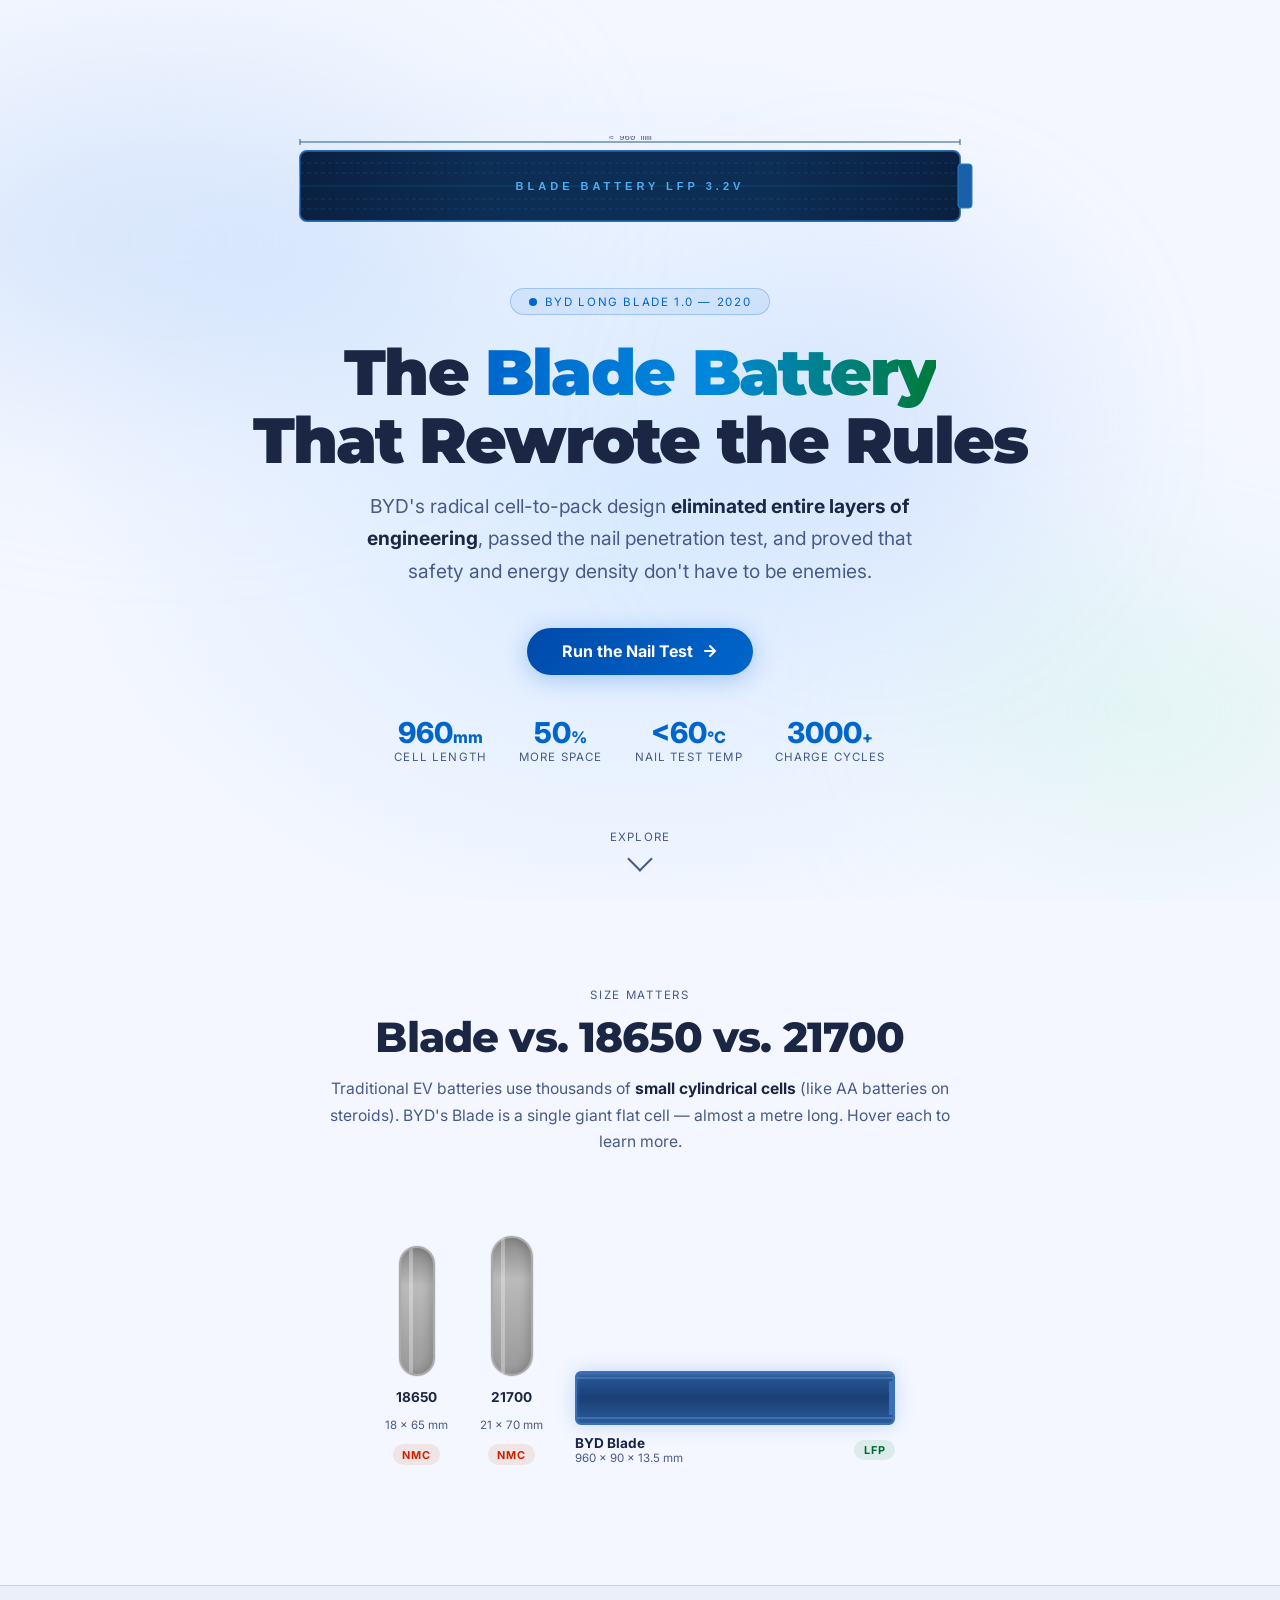
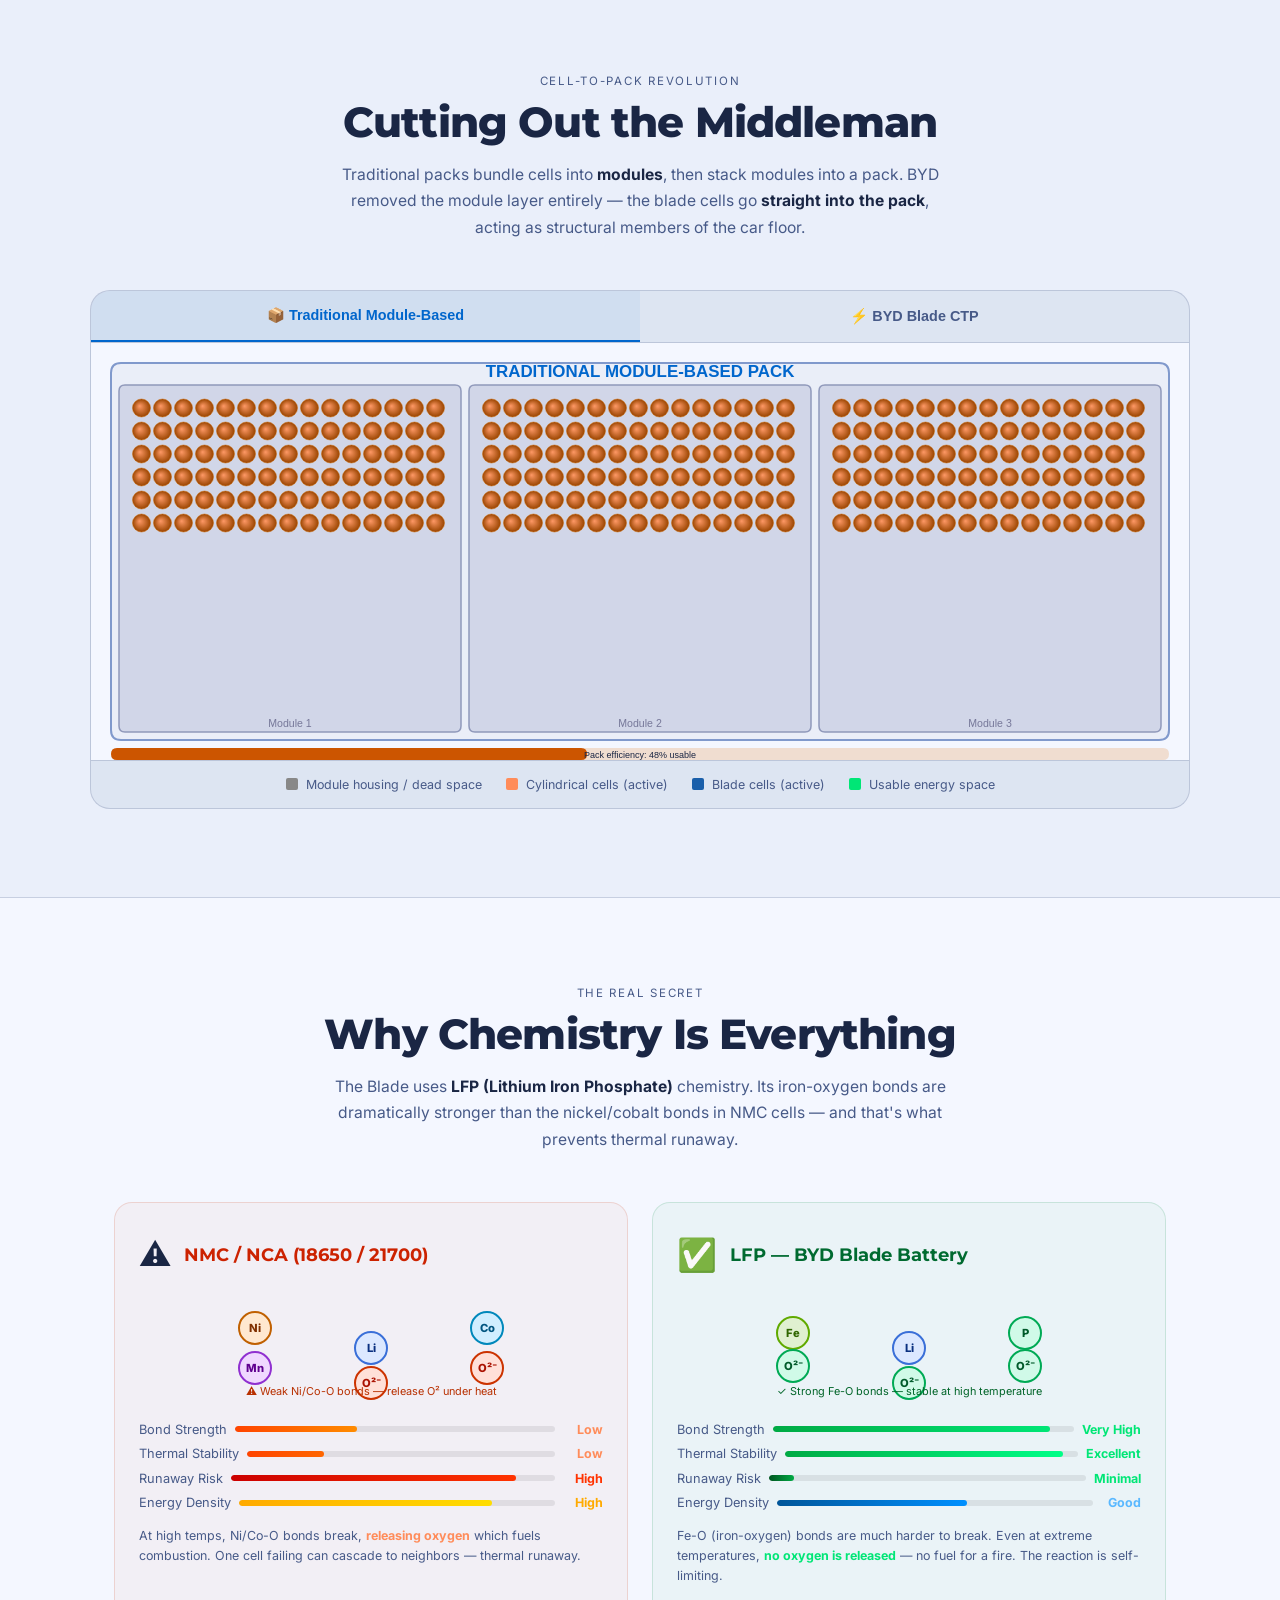
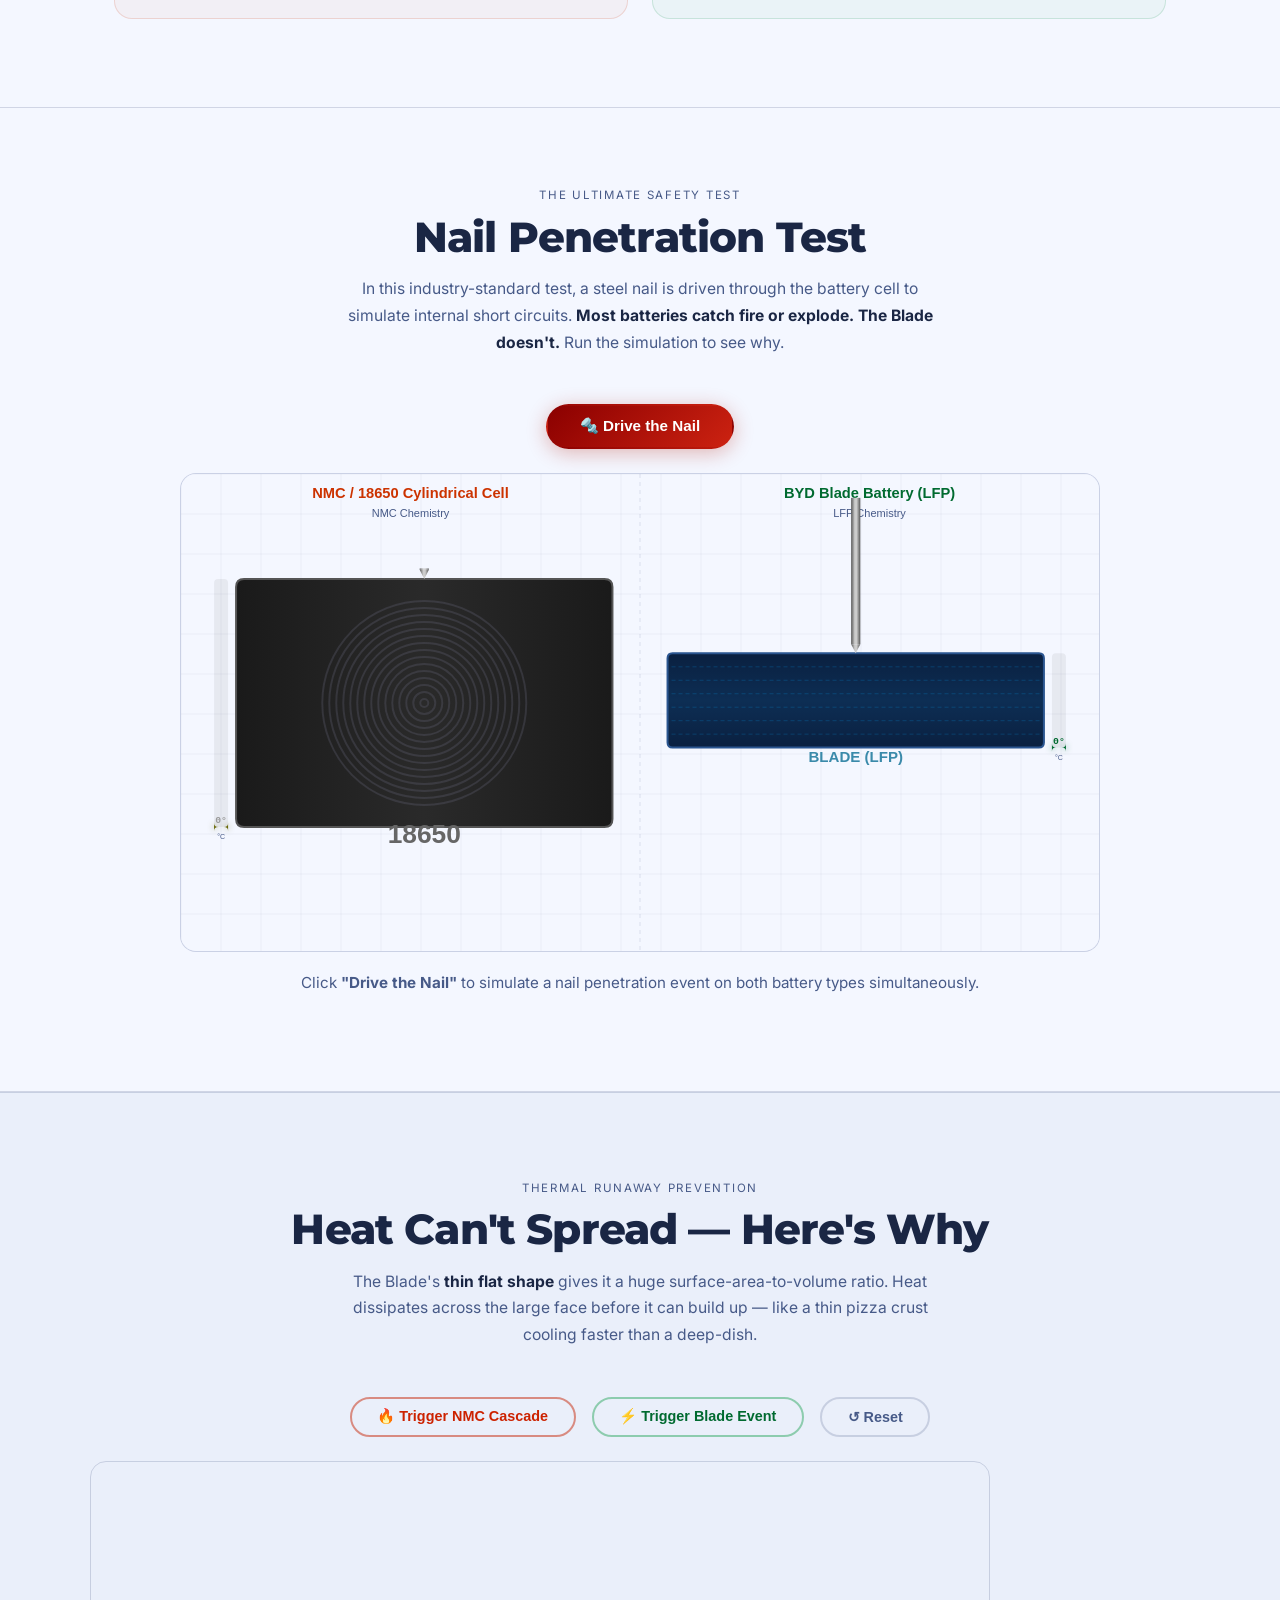
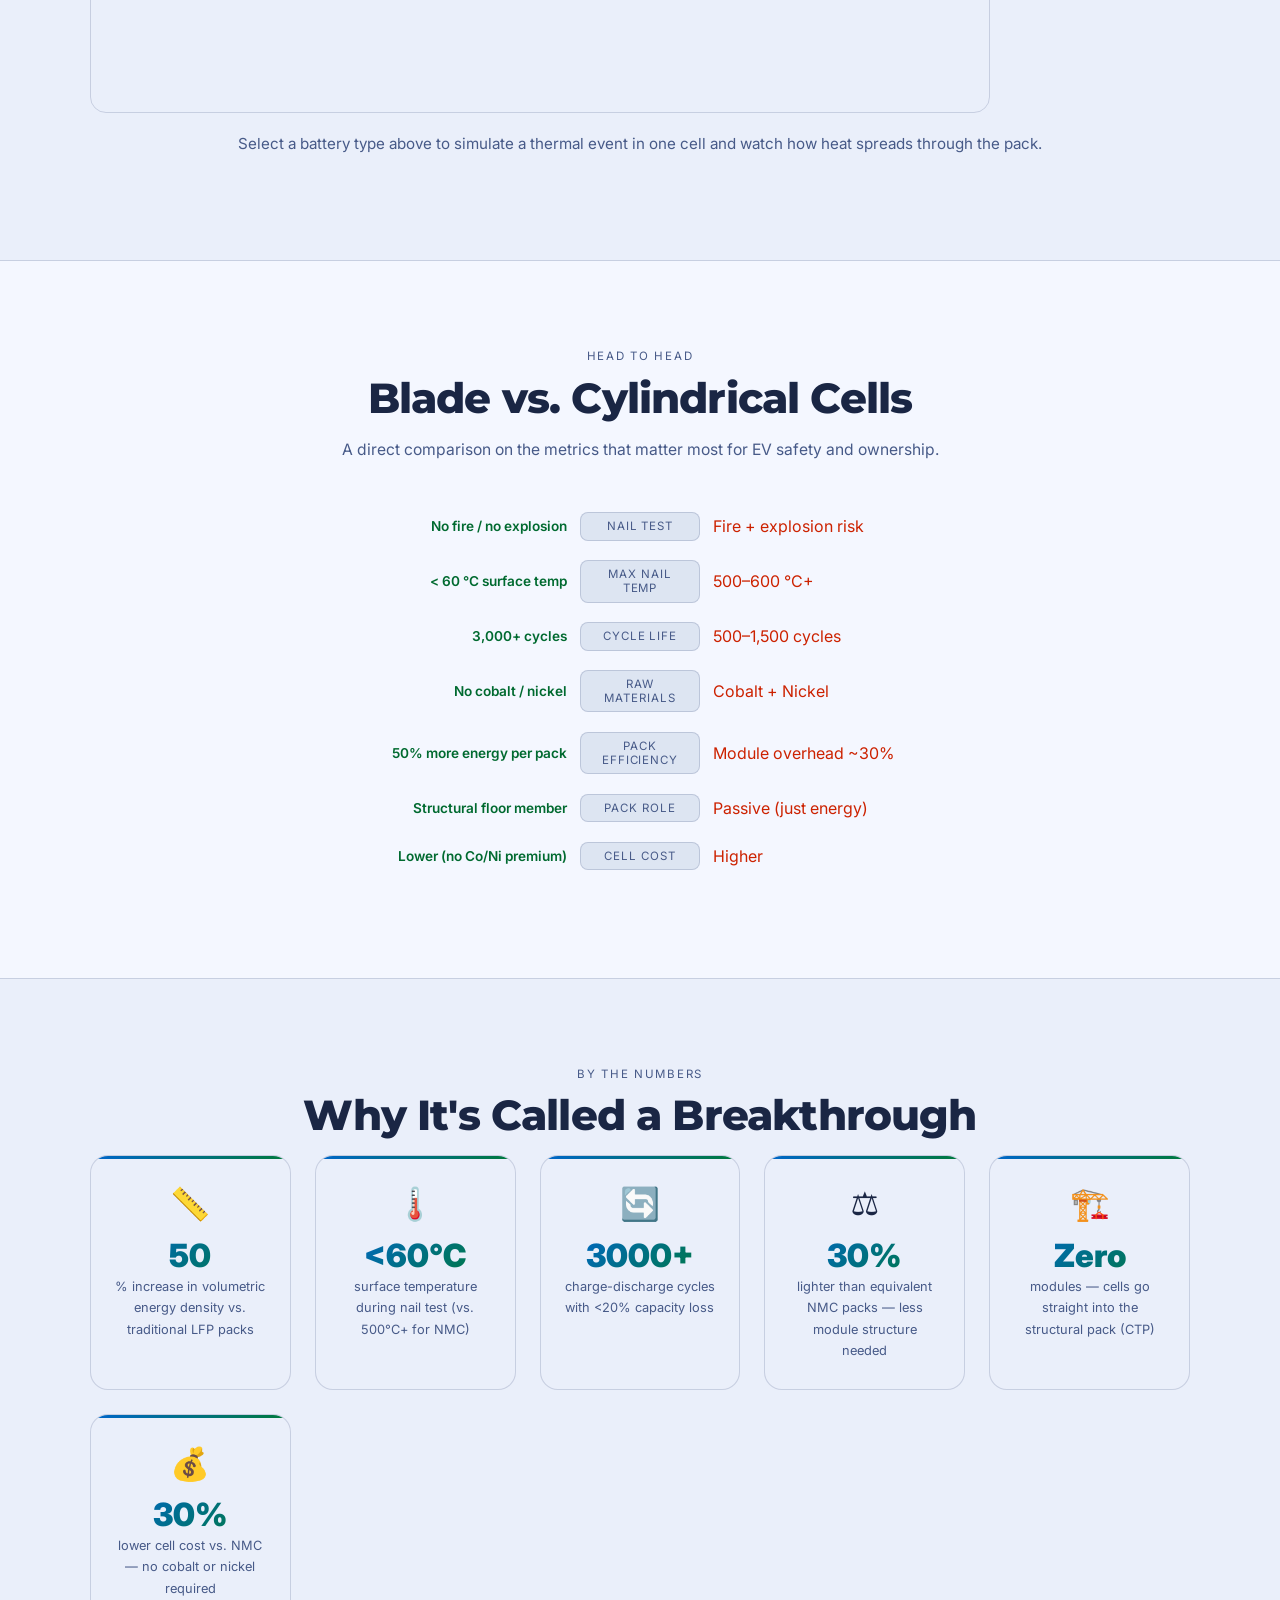
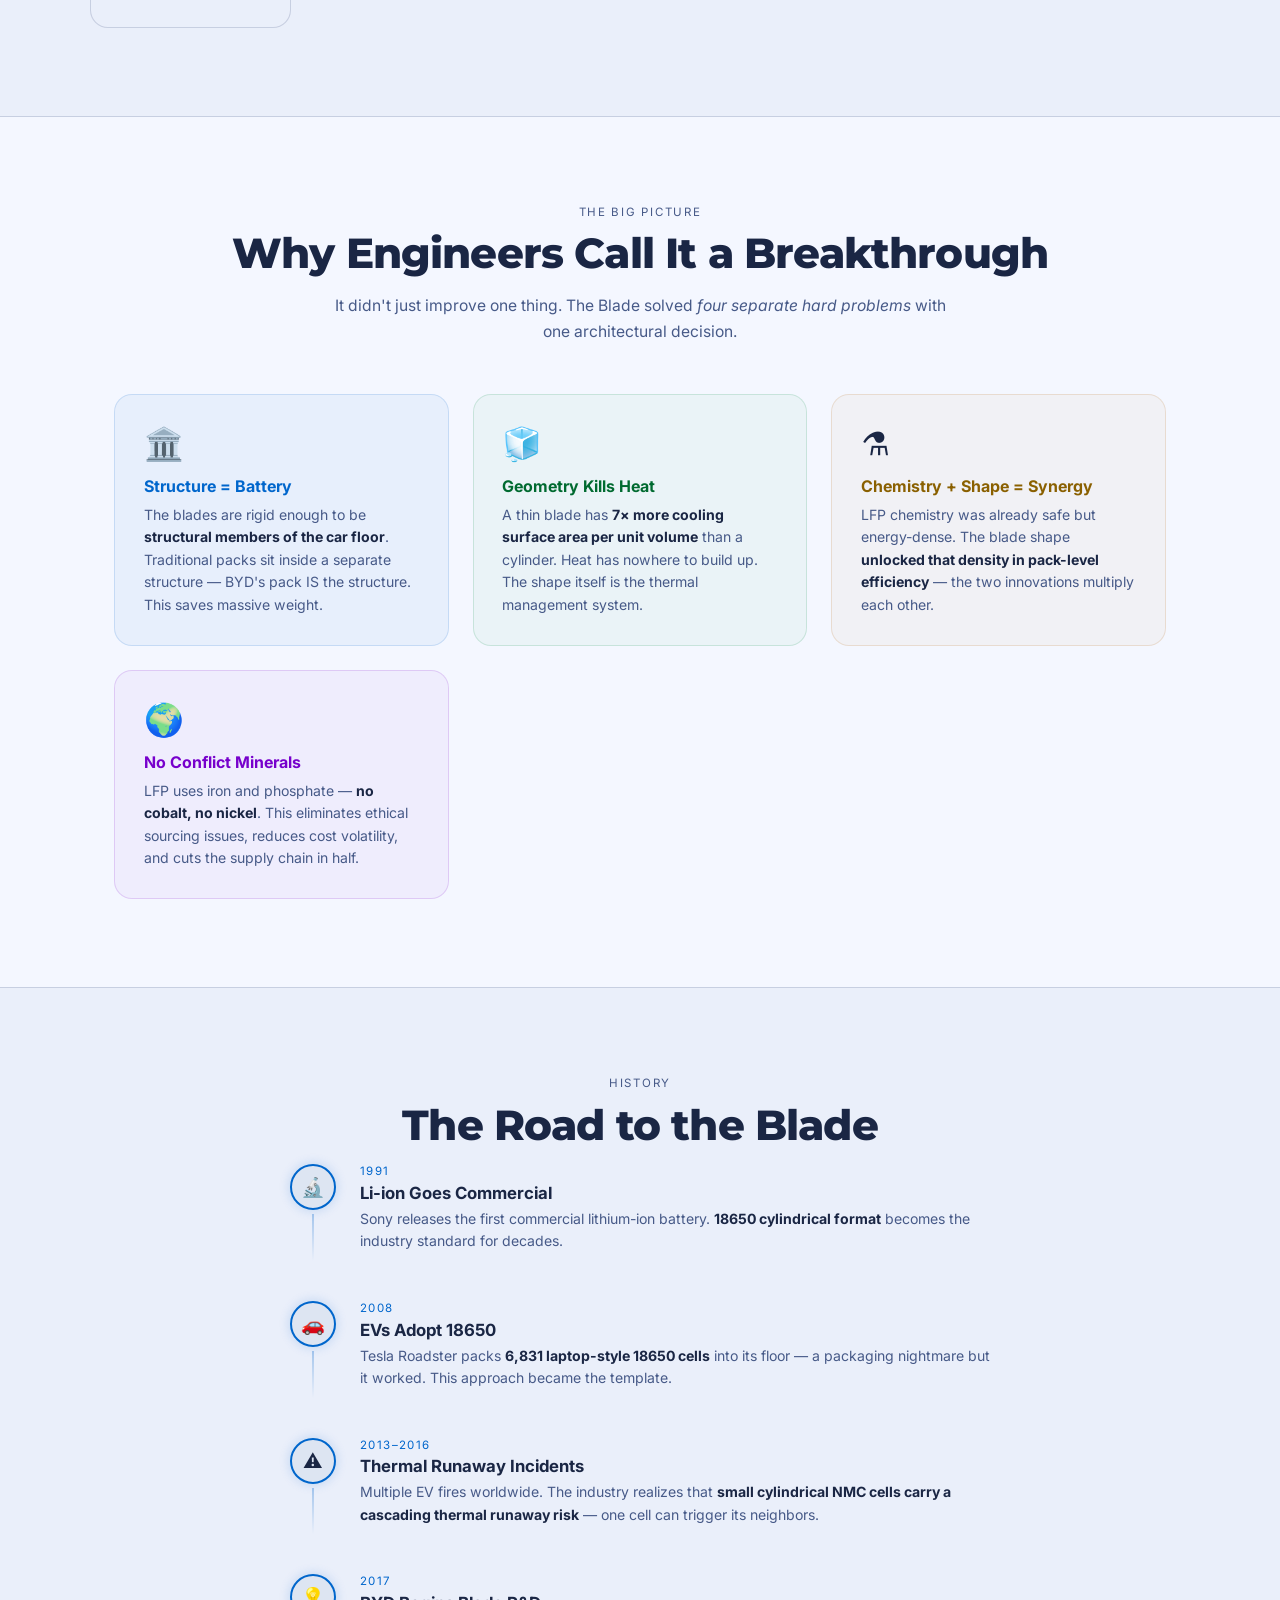
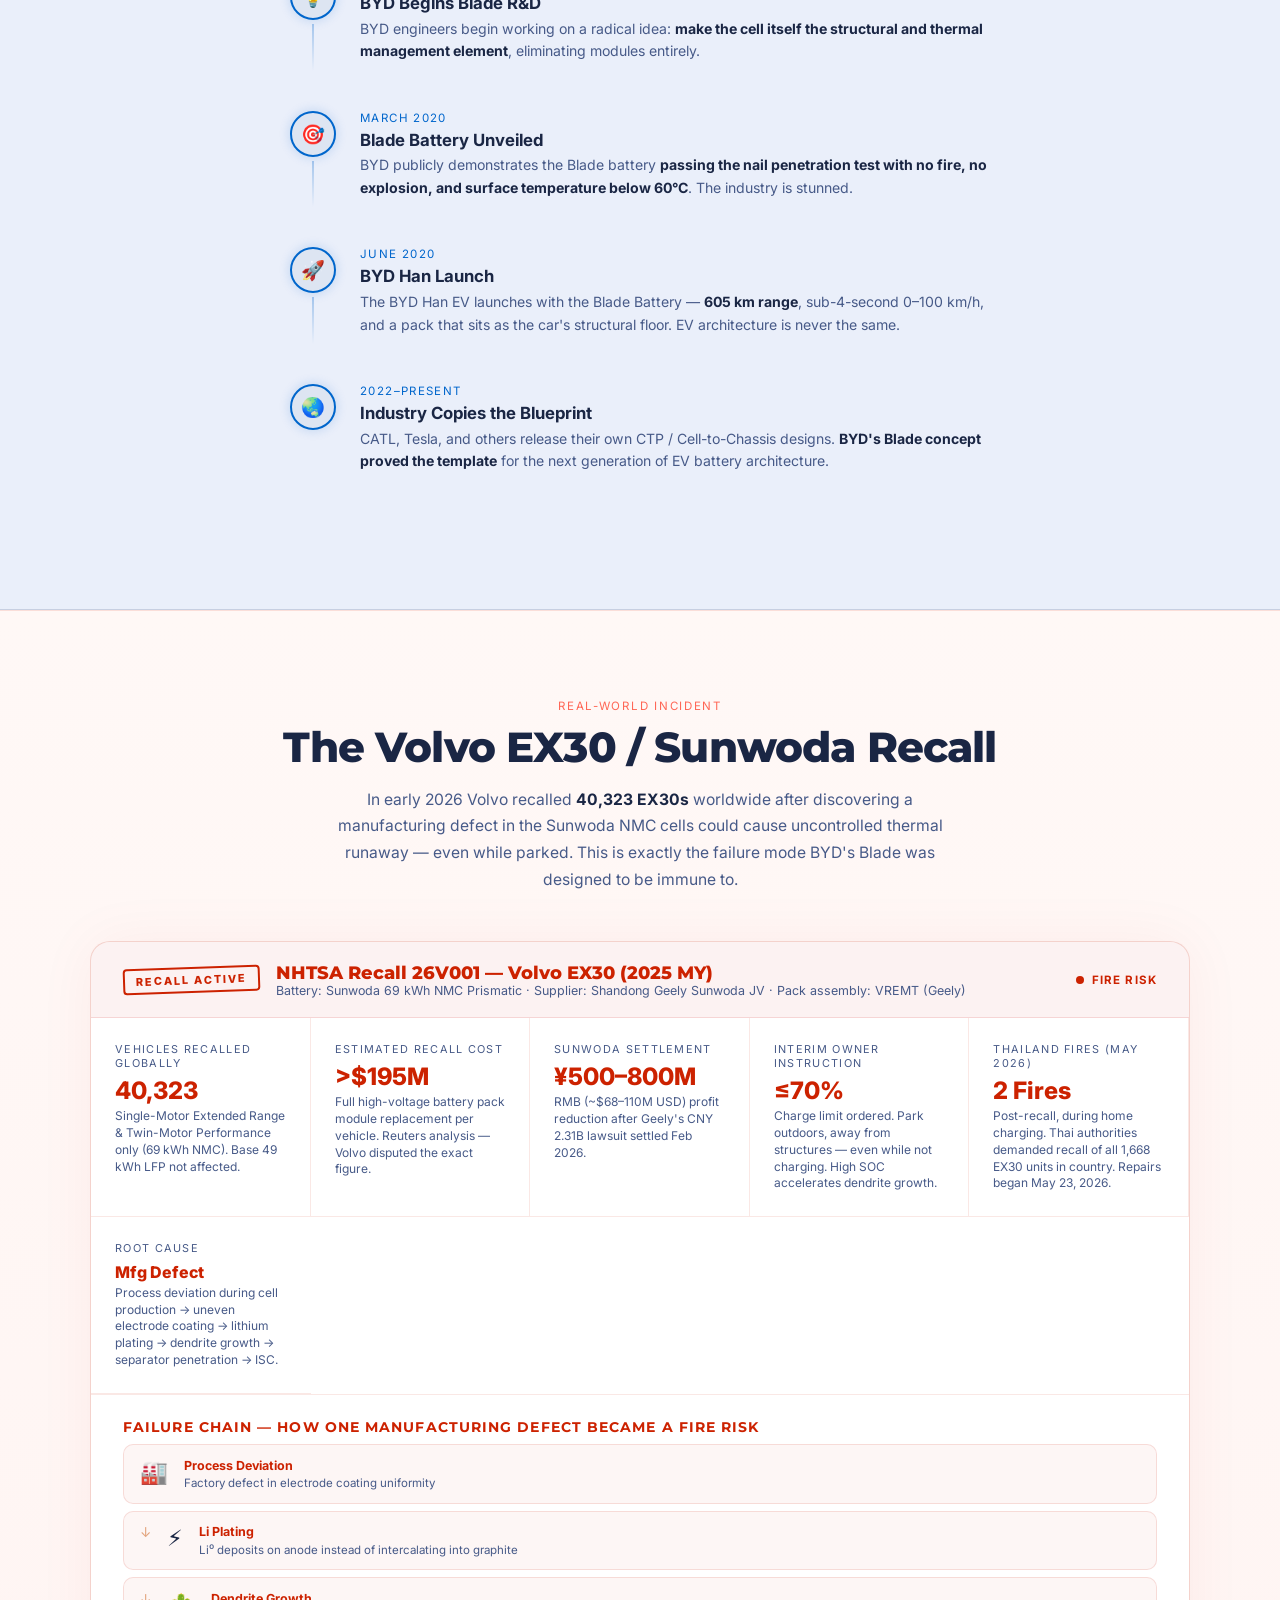
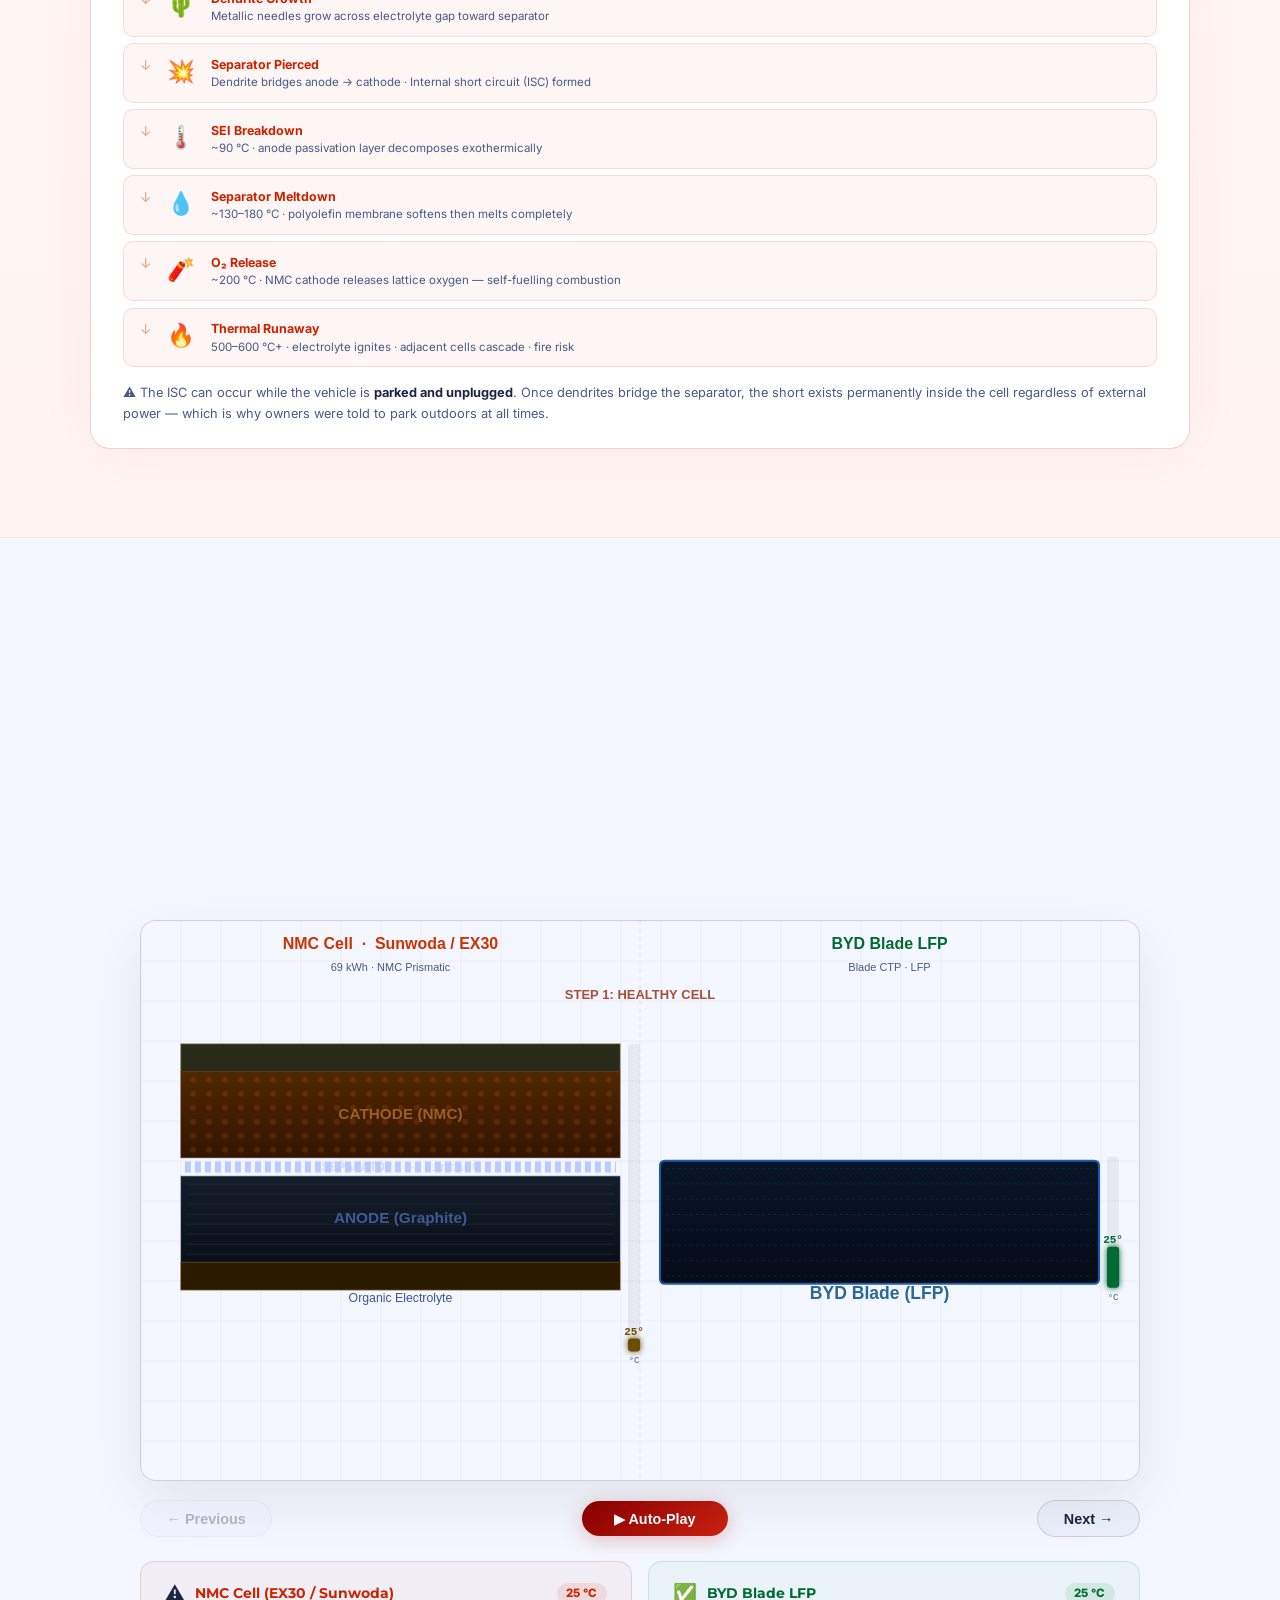
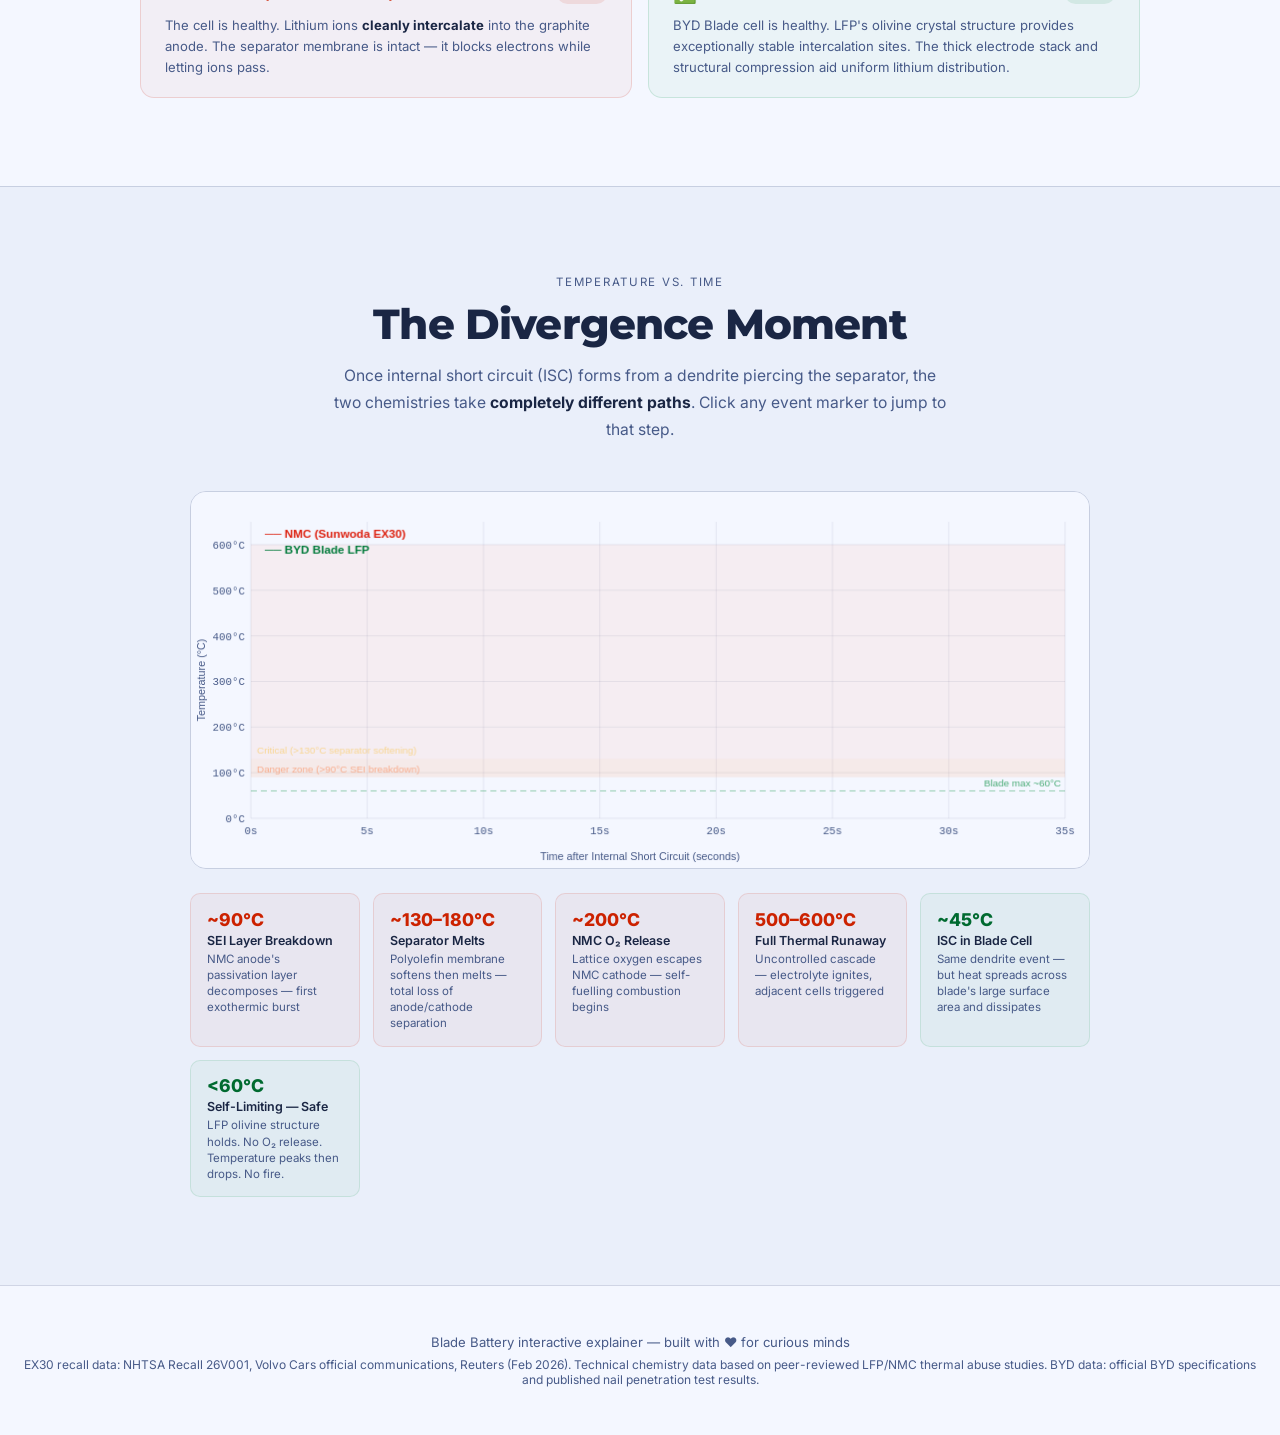
==== commit f4025cde: "Fix WCAG AA contrast failures and add keyboard focus styles - Raise --muted from #6677aa (3.8:1) to " ====
--- a/index.html
+++ b/index.html
@@ -21,14 +21,15 @@
   --yellow:#aa8800;
   --gold:#aa7700;
   --text:#1a2644;
-  --muted:#6677aa;
-  --border:rgba(0,20,80,0.1);
+  --muted:#475a88;
+  --border:rgba(0,20,80,0.15);
   --byd-blue:#0055b3;
 }
 *{margin:0;padding:0;box-sizing:border-box;}
 html{scroll-behavior:smooth;}
 body{background:var(--bg);color:var(--text);font-family:'Inter',system-ui,sans-serif;overflow-x:hidden;}
 h1,h2,h3,h4,h5,h6{font-family:'Montserrat',sans-serif;}
+:focus-visible{outline:3px solid var(--blue);outline-offset:3px;border-radius:3px;}
 
 /* ═══ HERO ═══════════════════════════ */
 .hero{
@@ -669,7 +670,7 @@
       <line x1="10" y1="6" x2="670" y2="6" stroke="#2a5a8a" stroke-width="1"/>
       <line x1="10" y1="3" x2="10" y2="9" stroke="#2a5a8a" stroke-width="1"/>
       <line x1="670" y1="3" x2="670" y2="9" stroke="#2a5a8a" stroke-width="1"/>
-      <text x="340" y="4" text-anchor="middle" font-family="monospace" font-size="9" fill="#5a7099">≈ 960 mm</text>
+      <text x="340" y="4" text-anchor="middle" font-family="monospace" font-size="9" fill="#475a88">≈ 960 mm</text>
     </svg>
   </div>
 
@@ -1623,7 +1624,7 @@
   ctx.fillText('BYD Blade Battery (LFP)', half + half/2, NH*0.05);
 
   ctx.font = `${Math.max(8,NW*0.012)}px 'Segoe UI',sans-serif`;
-  ctx.fillStyle = '#6677aa';
+  ctx.fillStyle = '#475a88';
   ctx.fillText('NMC Chemistry', half/2, NH*0.09);
   ctx.fillText('LFP Chemistry', half+half/2, NH*0.09);
 
@@ -1856,7 +1857,7 @@
   ctx.textAlign = 'center';
   ctx.fillText(`${tempVal}°`, x + w/2, fillY > y+4 ? fillY - 4 : y - 4);
   // label
-  ctx.fillStyle = '#6677aa';
+  ctx.fillStyle = '#475a88';
   ctx.font = `${Math.max(5,w*0.5)}px Segoe UI,sans-serif`;
   ctx.fillText('°C', x+w/2, y+h+12);
   ctx.restore();
@@ -2060,7 +2061,7 @@
       ctx.strokeRect(c*thCellW+1, r*thCellH+1, thCellW-2, thCellH-2);
     }
   }
-  ctx.fillStyle = '#7788aa';
+  ctx.fillStyle = '#475a88';
   ctx.font = `${Math.max(10,TW*0.018)}px 'Segoe UI',sans-serif`;
   ctx.textAlign='center'; ctx.textBaseline='middle';
   ctx.fillText('Click a button above to simulate a thermal event', TW/2, TH/2);
@@ -2101,7 +2102,7 @@
   });
   // "weak bond" label
   const l = document.createElement('div');
-  l.style.cssText = 'position:absolute;bottom:0;width:100%;text-align:center;font-size:.68rem;color:rgba(255,100,50,.7);';
+  l.style.cssText = 'position:absolute;bottom:0;width:100%;text-align:center;font-size:.68rem;color:#b83000;';
   l.textContent = '⚠ Weak Ni/Co-O bonds — release O² under heat';
   el.appendChild(l);
 }
@@ -2125,7 +2126,7 @@
     el.appendChild(d);
   });
   const l = document.createElement('div');
-  l.style.cssText = 'position:absolute;bottom:0;width:100%;text-align:center;font-size:.68rem;color:rgba(0,200,100,.7);';
+  l.style.cssText = 'position:absolute;bottom:0;width:100%;text-align:center;font-size:.68rem;color:#006428;';
   l.textContent = '✓ Strong Fe-O bonds — stable at high temperature';
   el.appendChild(l);
 }
@@ -2357,7 +2358,7 @@
   ctx.fillStyle='#cc3300'; ctx.fillText('NMC Cell  ·  Sunwoda / EX30', half/2, SQH*0.05);
   ctx.fillStyle='#006a30'; ctx.fillText('BYD Blade LFP', half+half/2, SQH*0.05);
   ctx.font=`${Math.max(8,SQW*0.011)}px 'Segoe UI',sans-serif`;
-  ctx.fillStyle='#6677aa';
+  ctx.fillStyle='#475a88';
   ctx.fillText('69 kWh · NMC Prismatic', half/2, SQH*0.09);
   ctx.fillText('Blade CTP · LFP', half+half/2, SQH*0.09);
 
@@ -2508,7 +2509,7 @@
   ctx.strokeStyle='#5a3800';ctx.lineWidth=.8;ctx.strokeRect(x,acy,w,z.collH);
 
   // electrolyte fill label bottom
-  ctx.fillStyle='rgba(100,150,200,0.4)';
+  ctx.fillStyle='#3a5599';
   ctx.font=`${Math.max(7,w*0.028)}px 'Segoe UI',sans-serif`;ctx.textAlign='center';
   ctx.fillText('Organic Electrolyte', x+w/2, ely+12);
   if(s>=6){
@@ -2696,7 +2697,7 @@
   ctx.font=`bold ${Math.max(6,SQW*0.011)}px monospace`;
   ctx.textAlign='center';
   ctx.fillText(`${tVal}°`, x+6, fillY > y+4 ? fillY-4 : y-4);
-  ctx.fillStyle='#6677aa';
+  ctx.fillStyle='#475a88';
   ctx.font=`${Math.max(5,SQW*0.009)}px monospace`;
   ctx.fillText('°C', x+6, y+barH+12);
   ctx.restore();
@@ -2783,19 +2784,19 @@
   for(let t=0;t<=maxT;t+=5){
     const {x}=tlCurveToCanvas(t,0,maxT,maxTemp,padL,padR,padT,padB);
     ctx.beginPath();ctx.moveTo(x,padT);ctx.lineTo(x,TLH-padB);ctx.stroke();
-    ctx.fillStyle='#6677aa';ctx.font=`${Math.max(8,TLW*0.012)}px monospace`;
+    ctx.fillStyle='#475a88';ctx.font=`${Math.max(8,TLW*0.012)}px monospace`;
     ctx.textAlign='center';ctx.fillText(`${t}s`,x,TLH-padB+16);
   }
   const tempTicks=[0,100,200,300,400,500,600];
   tempTicks.forEach(t=>{
     const {y}=tlCurveToCanvas(0,t,maxT,maxTemp,padL,padR,padT,padB);
     ctx.beginPath();ctx.moveTo(padL,y);ctx.lineTo(TLW-padR,y);ctx.stroke();
-    ctx.fillStyle='#6677aa';ctx.font=`${Math.max(8,TLW*0.012)}px monospace`;
+    ctx.fillStyle='#475a88';ctx.font=`${Math.max(8,TLW*0.012)}px monospace`;
     ctx.textAlign='right';ctx.fillText(`${t}°C`,padL-6,y+4);
   });
 
   // axis labels
-  ctx.fillStyle='#8899bb';
+  ctx.fillStyle='#475a88';
   ctx.font=`${Math.max(8,TLW*0.012)}px 'Segoe UI',sans-serif`;
   ctx.textAlign='center';ctx.fillText('Time after Internal Short Circuit (seconds)',TLW/2,TLH-8);
   ctx.save();ctx.translate(14,TLH/2);ctx.rotate(-Math.PI/2);
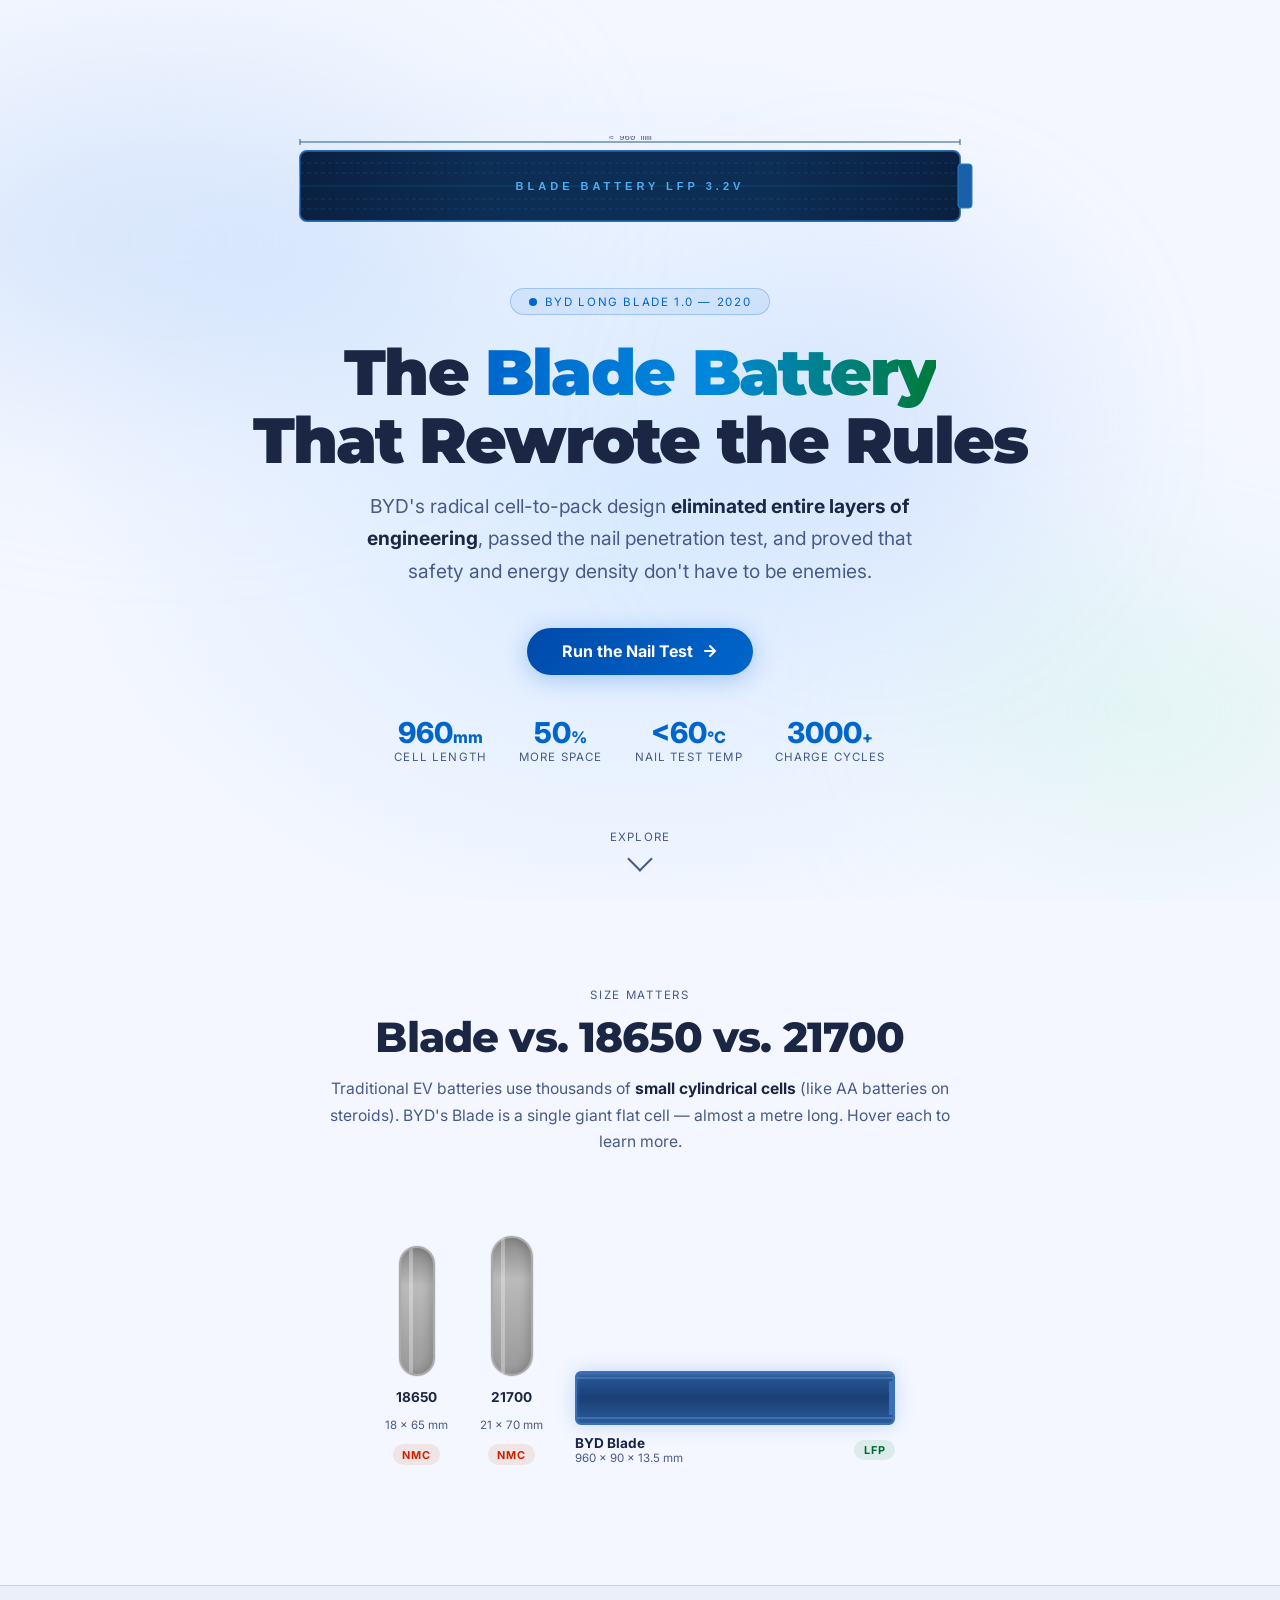
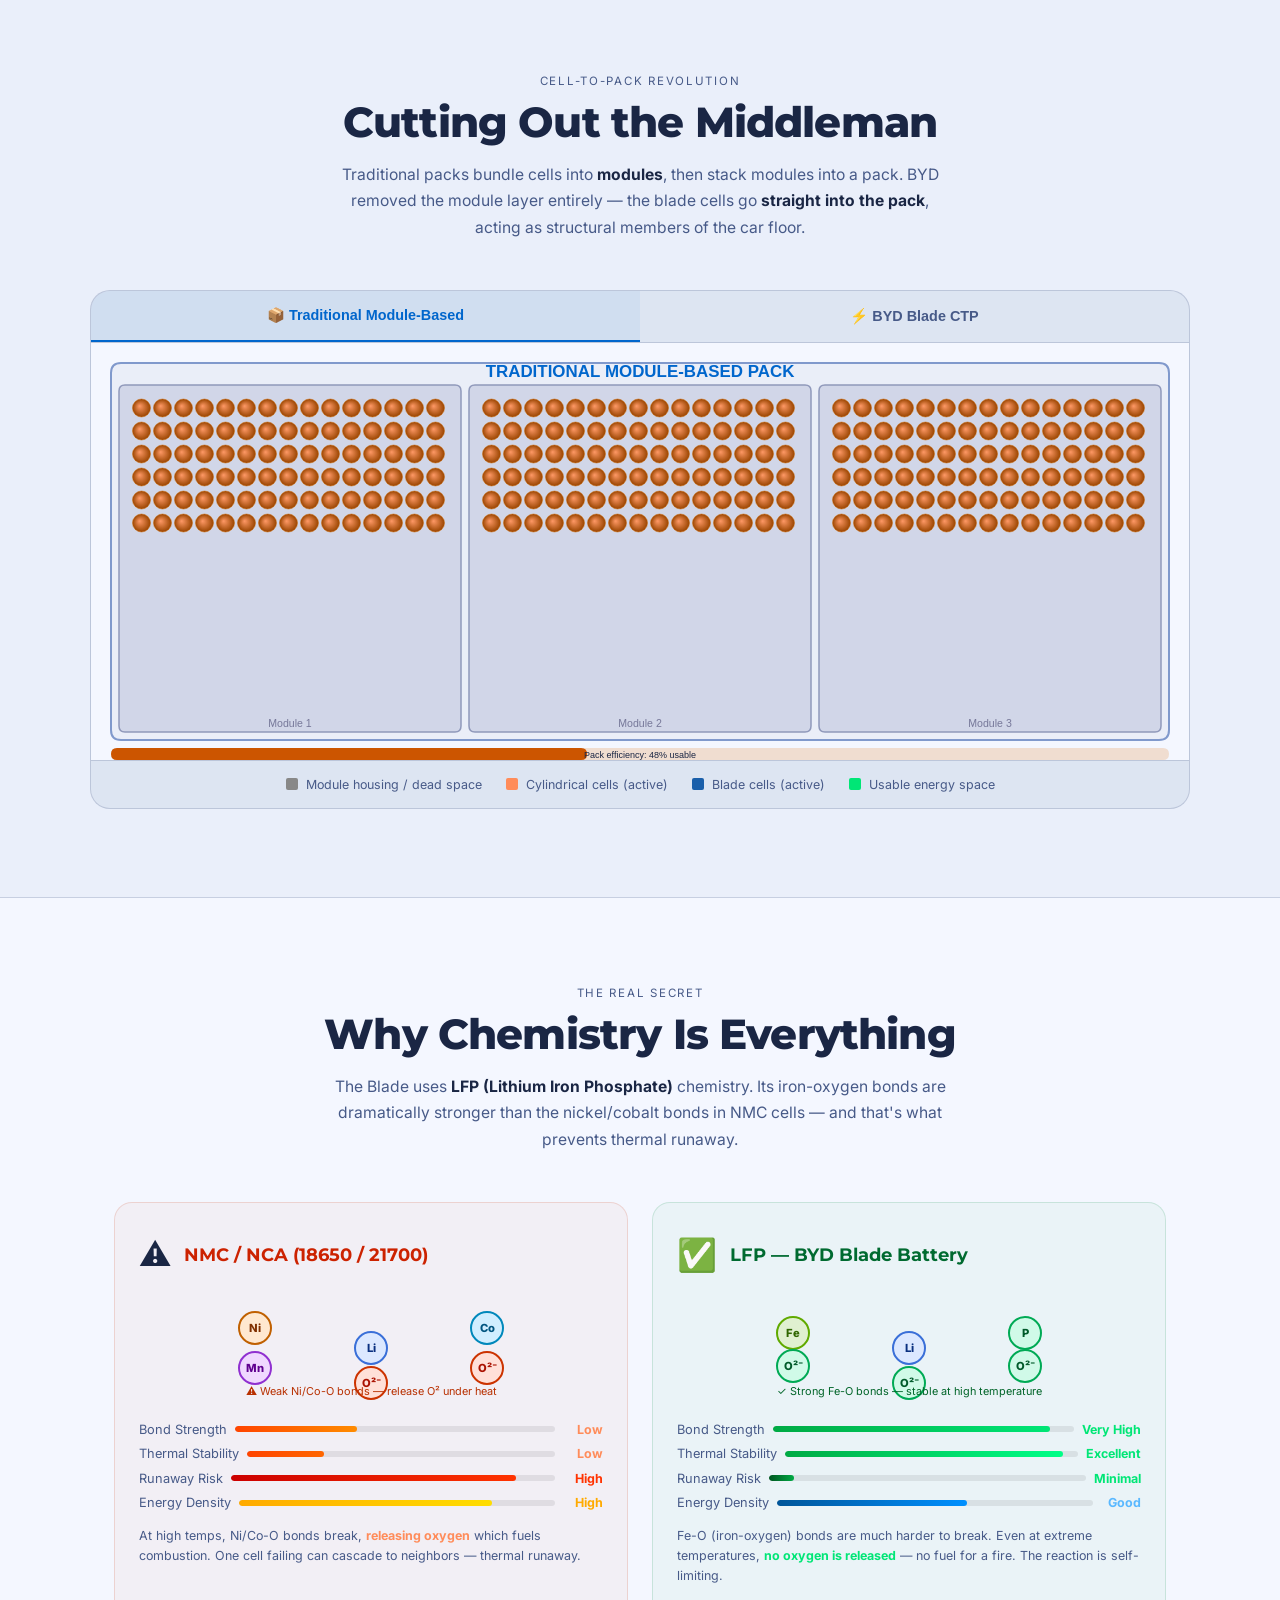
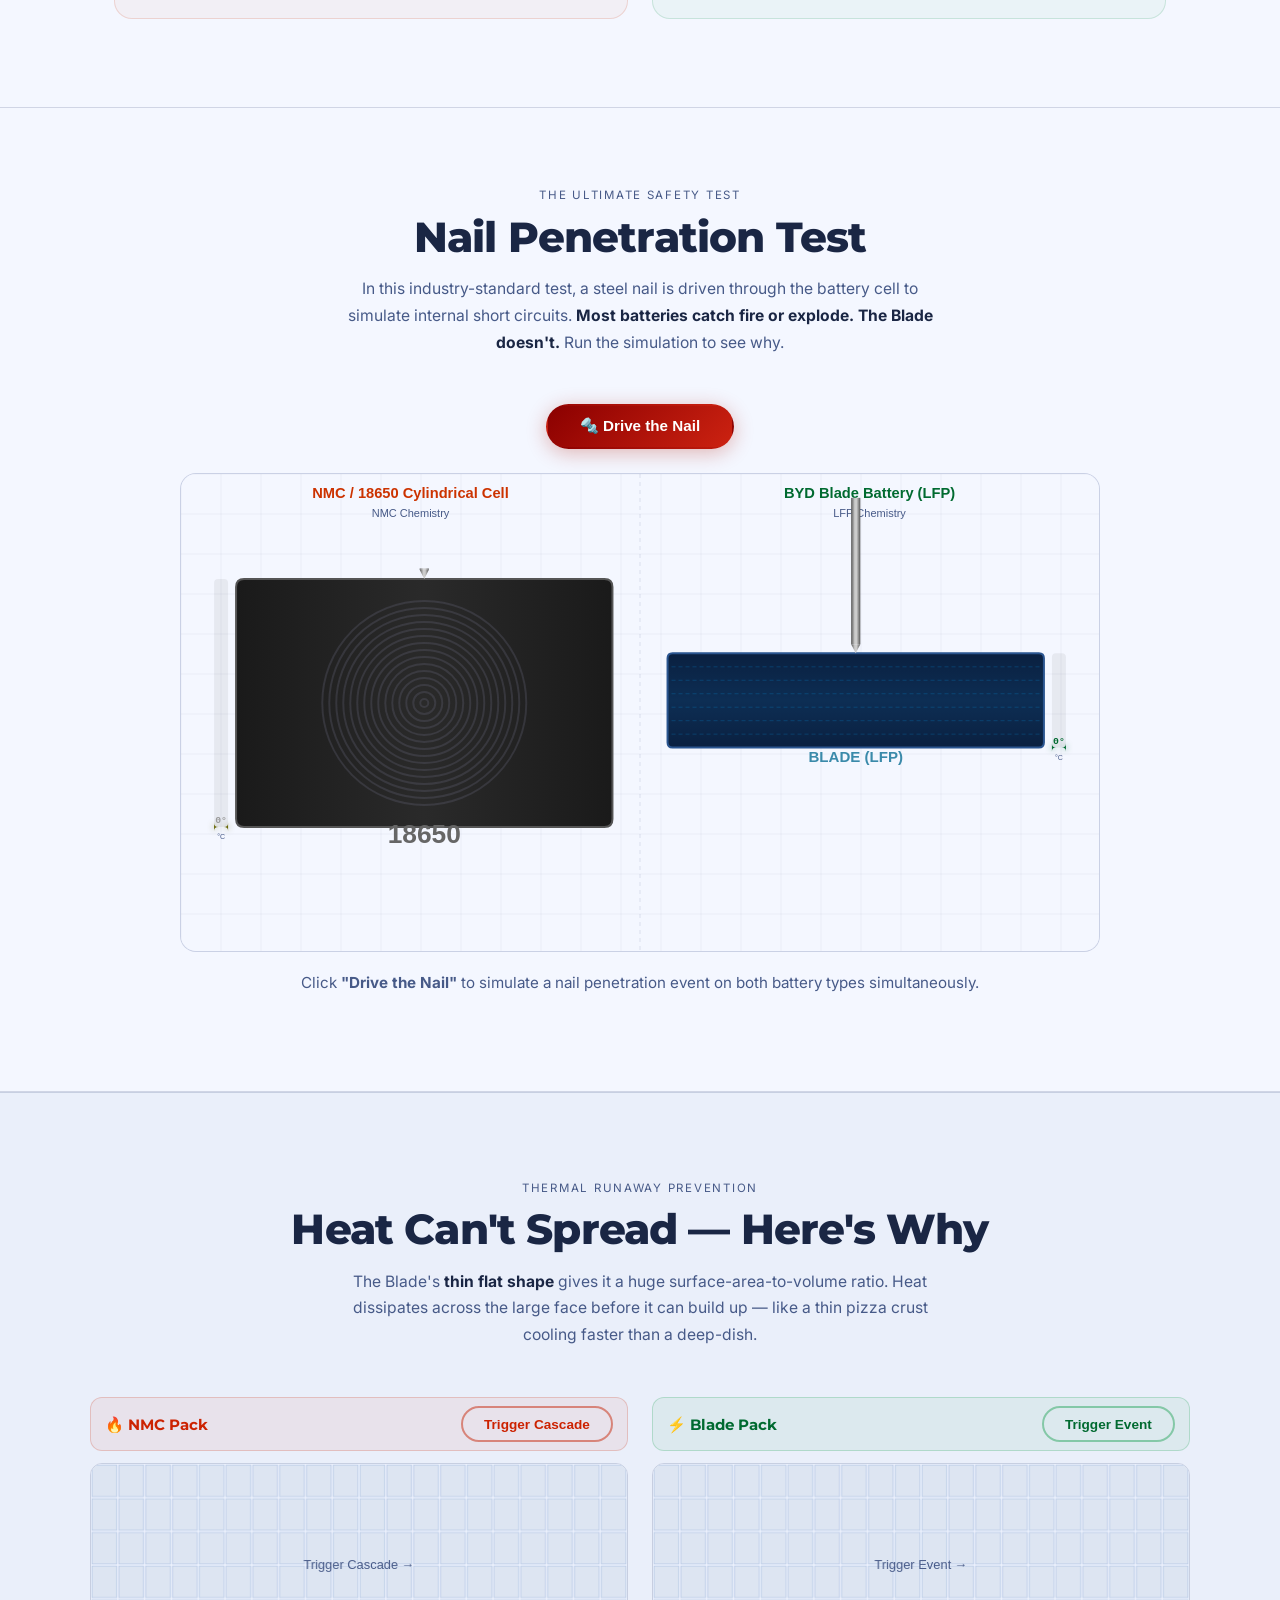
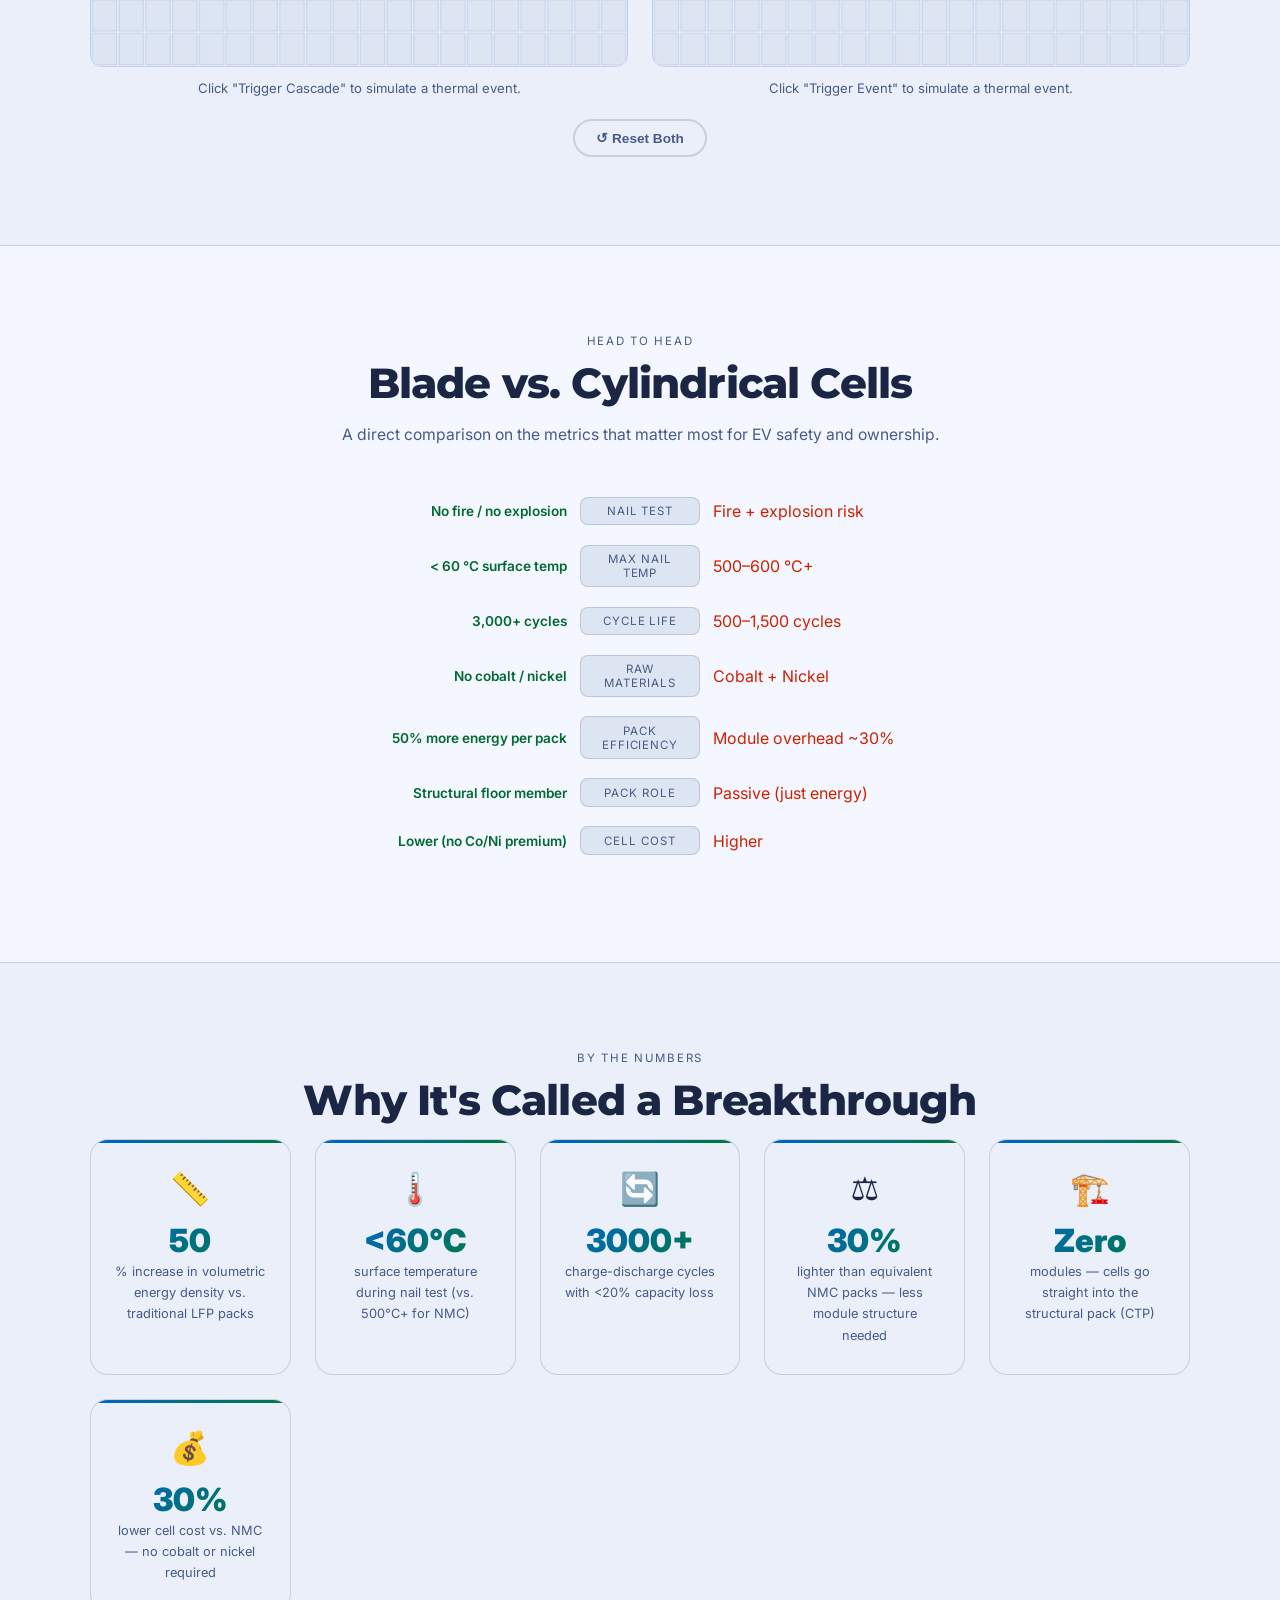
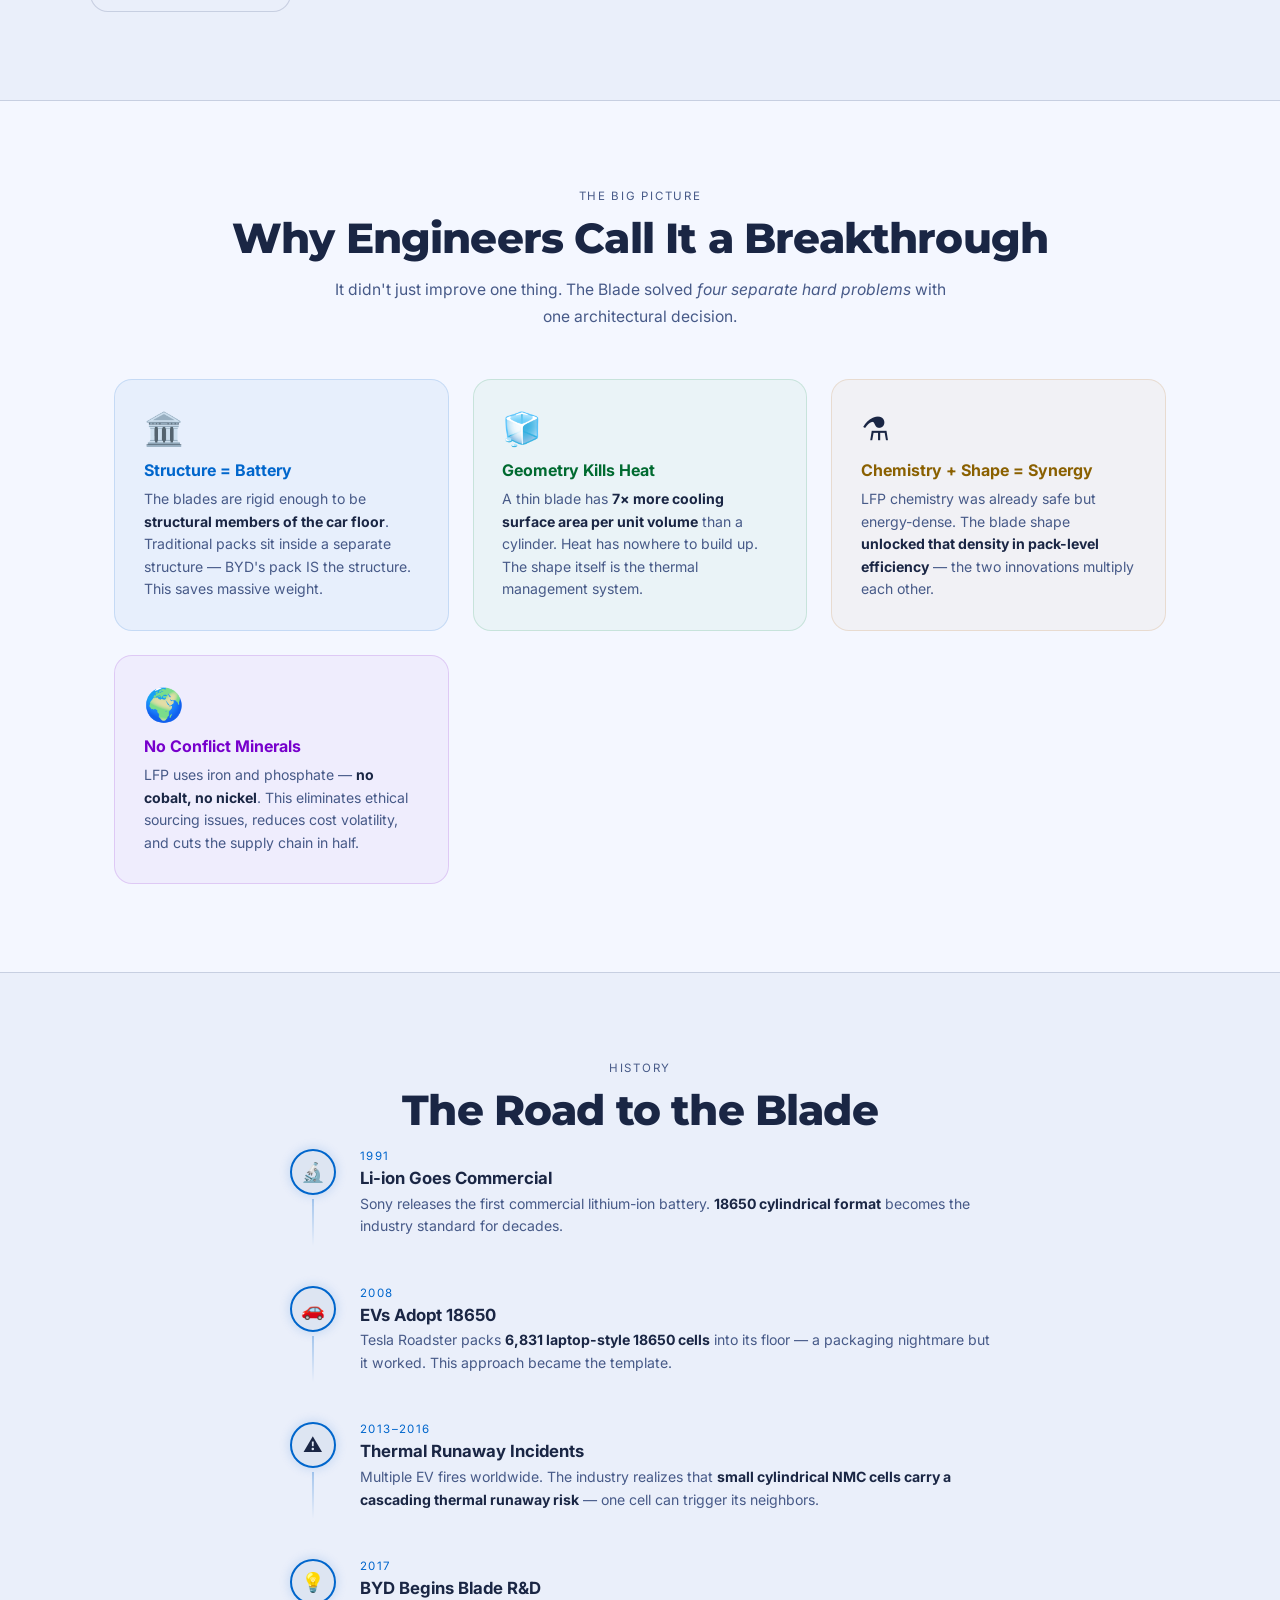
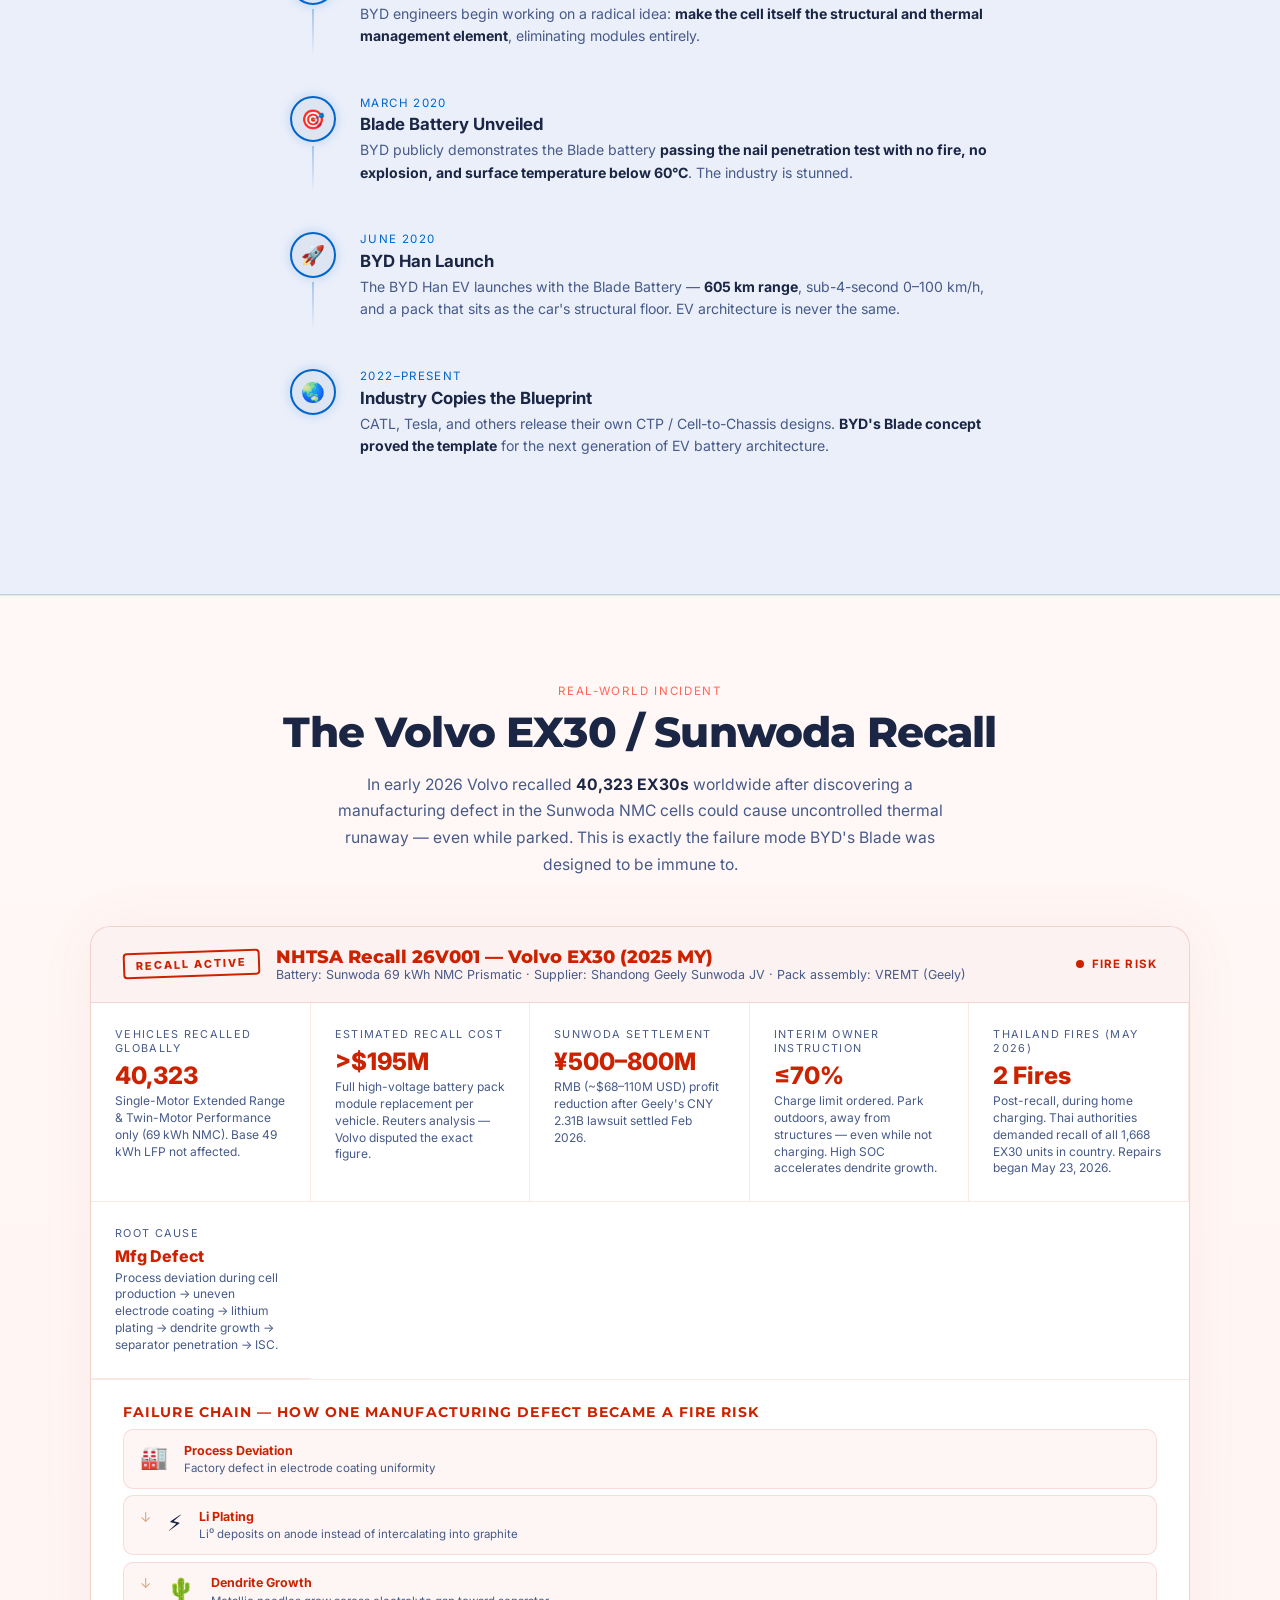
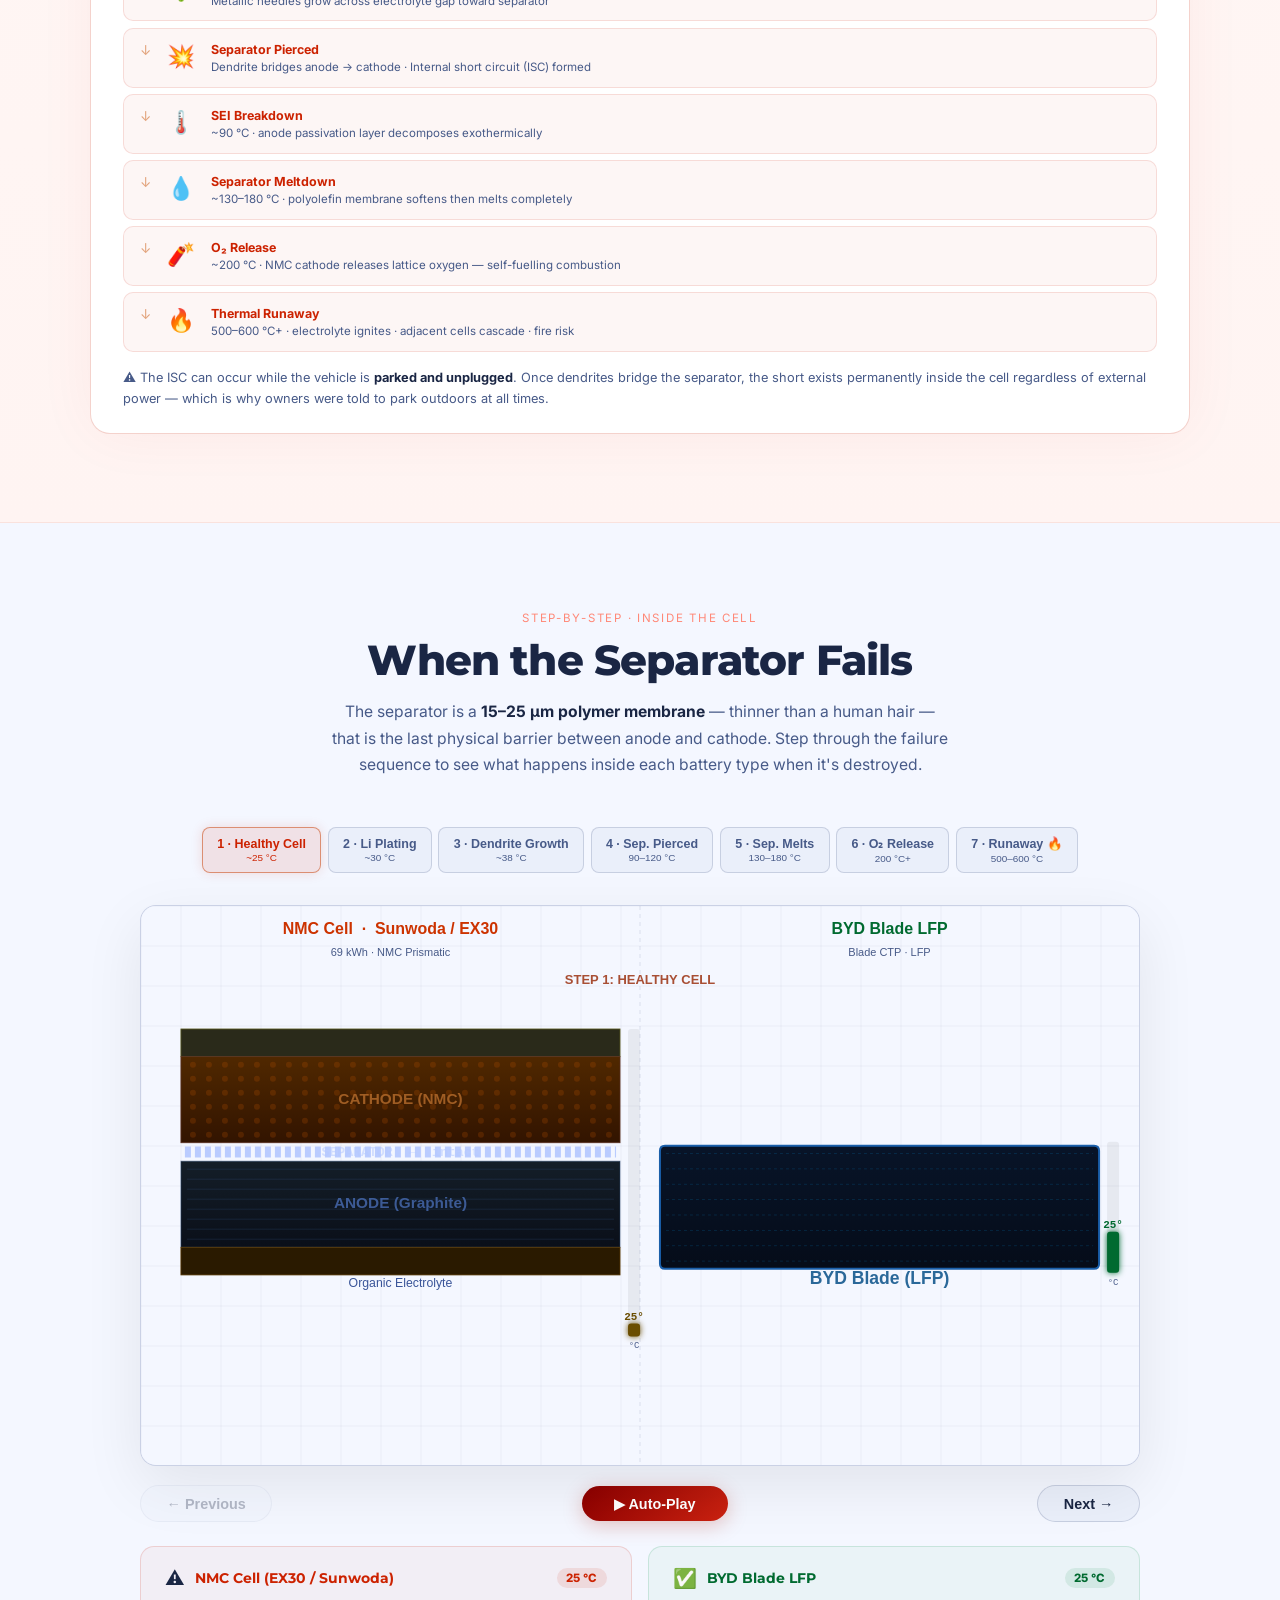
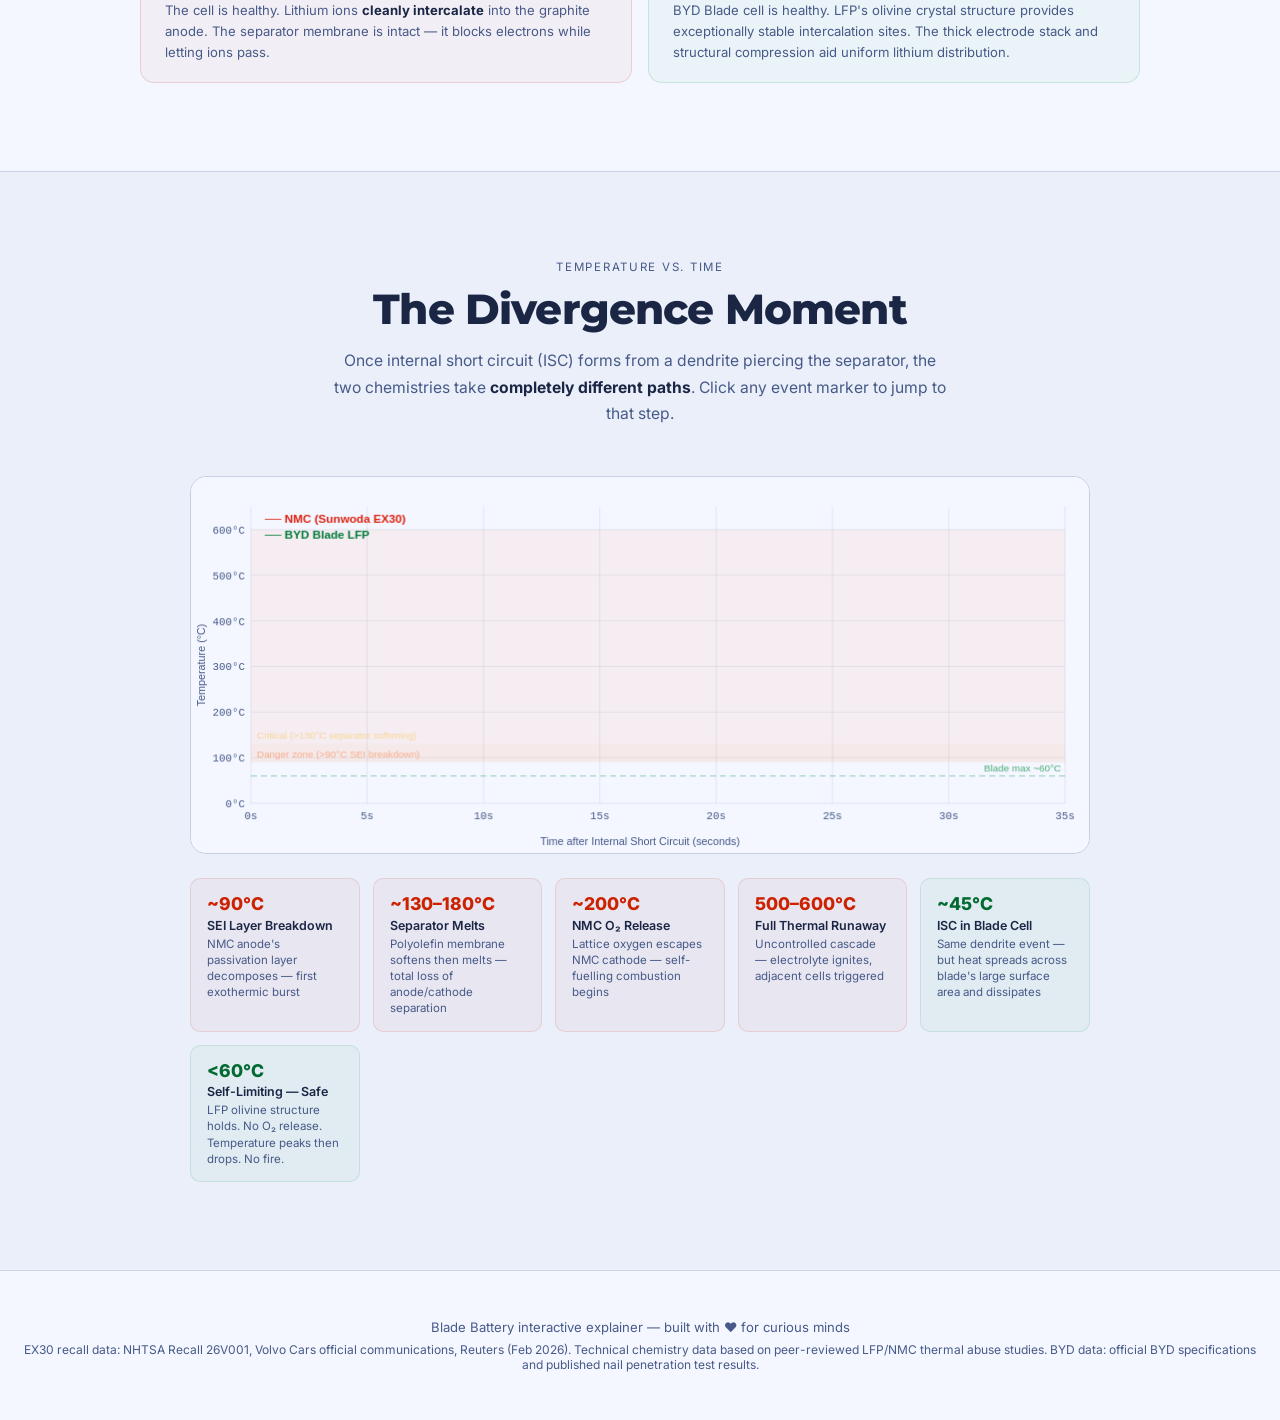
==== commit 372cc642: "Split thermal runaway section into 2-column side-by-side comparison Each column has its own header, " ====
--- a/index.html
+++ b/index.html
@@ -322,13 +322,19 @@
 .nail-status .safe{color:#006a30;}
 
 /* ═══ THERMAL CANVAS ══════════════════ */
-#thermalCanvas{display:block;width:100%;height:auto;border-radius:16px;border:1px solid var(--border);}
-
-.thermal-controls{display:flex;gap:1rem;justify-content:center;margin-bottom:1.5rem;flex-wrap:wrap;}
-.th-btn{
-  padding:.6rem 1.6rem;border-radius:99px;border:2px solid;
-  font-size:.9rem;font-weight:600;cursor:pointer;transition:all .25s;background:none;
-}
+.thermal-compare{display:grid;grid-template-columns:1fr 1fr;gap:1.5rem;margin-top:1.5rem;}
+@media(max-width:620px){.thermal-compare{grid-template-columns:1fr;}}
+.thermal-col{display:flex;flex-direction:column;gap:.75rem;}
+.thermal-col-hd{display:flex;align-items:center;justify-content:space-between;padding:.5rem .9rem;border-radius:12px;}
+.thermal-col-hd.nmc-hd{background:rgba(200,40,10,.06);border:1px solid rgba(200,40,10,.2);}
+.thermal-col-hd.blade-hd{background:rgba(0,150,60,.06);border:1px solid rgba(0,150,60,.2);}
+.thermal-col-lbl{font-family:'Montserrat',sans-serif;font-weight:700;font-size:.95rem;}
+.nmc-lbl{color:#cc2200;}
+.blade-lbl{color:#006a30;}
+.thermal-col canvas{display:block;width:100%;height:auto;border-radius:12px;border:1px solid var(--border);}
+.thermal-col-st{font-size:.82rem;color:var(--muted);line-height:1.5;text-align:center;min-height:2rem;}
+.thermal-reset-row{display:flex;justify-content:center;margin-top:.5rem;}
+.th-btn{padding:.55rem 1.3rem;border-radius:99px;border:2px solid;font-size:.85rem;font-weight:600;cursor:pointer;transition:all .25s;background:none;}
 .th-btn-nmc{border-color:rgba(200,40,10,.5);color:#cc2200;}
 .th-btn-nmc:hover,.th-btn-nmc.active{background:rgba(200,40,10,.1);}
 .th-btn-blade{border-color:rgba(0,150,60,.4);color:#006a30;}
@@ -855,14 +861,27 @@
     <h2 class="sec-title reveal">Heat Can't Spread — Here's Why</h2>
     <p class="sec-desc reveal">The Blade's <strong>thin flat shape</strong> gives it a huge surface-area-to-volume ratio. Heat dissipates across the large face before it can build up — like a thin pizza crust cooling faster than a deep-dish.</p>
 
-    <div class="thermal-controls reveal">
-      <button class="th-btn th-btn-nmc" id="th-nmc" onclick="startThermal('nmc')">🔥 Trigger NMC Cascade</button>
-      <button class="th-btn th-btn-blade" id="th-blade" onclick="startThermal('blade')">⚡ Trigger Blade Event</button>
-      <button class="th-btn th-btn-reset" onclick="resetThermal()">↺ Reset</button>
+    <div class="thermal-compare reveal">
+      <div class="thermal-col">
+        <div class="thermal-col-hd nmc-hd">
+          <span class="thermal-col-lbl nmc-lbl">🔥 NMC Pack</span>
+          <button class="th-btn th-btn-nmc" id="th-nmc" onclick="nmcSim.start()">Trigger Cascade</button>
+        </div>
+        <canvas id="thermalNmcCanvas"></canvas>
+        <p class="thermal-col-st" id="thermalNmcStatus">Click "Trigger Cascade" to simulate a thermal event.</p>
+      </div>
+      <div class="thermal-col">
+        <div class="thermal-col-hd blade-hd">
+          <span class="thermal-col-lbl blade-lbl">⚡ Blade Pack</span>
+          <button class="th-btn th-btn-blade" id="th-blade" onclick="bladeSim.start()">Trigger Event</button>
+        </div>
+        <canvas id="thermalBladeCanvas"></canvas>
+        <p class="thermal-col-st" id="thermalBladeStatus">Click "Trigger Event" to simulate a thermal event.</p>
+      </div>
     </div>
-
-    <canvas id="thermalCanvas" class="reveal"></canvas>
-    <p class="nail-status reveal" id="thermalStatus">Select a battery type above to simulate a thermal event in one cell and watch how heat spreads through the pack.</p>
+    <div class="thermal-reset-row reveal">
+      <button class="th-btn th-btn-reset" onclick="nmcSim.reset();bladeSim.reset()">↺ Reset Both</button>
+    </div>
   </div>
 </div>
 
@@ -1893,179 +1912,129 @@
 // ═══════════════════════════════════════════════════════
 //   THERMAL CANVAS
 // ═══════════════════════════════════════════════════════
-const thermalCanvas = document.getElementById('thermalCanvas');
-let thCtx, TW, TH;
-let thMode = null;    // null | 'nmc' | 'blade'
-let thGrid = null;    // 2D array of heat values
-let thTime = 0;
-let thRAF  = null;
-let thLastTS = null;
-const TH_COLS = 20, TH_ROWS = 6;
-let thCellW, thCellH;
-
-function resizeThermal() {
-  const container = thermalCanvas.parentElement.parentElement;
-  TW = Math.min(container.clientWidth - 40, 900);
-  TH = Math.round(TW * 0.28);
-  thCtx = setupCanvas(thermalCanvas, TW, TH);
-  thCellW = TW / TH_COLS;
-  thCellH = TH / TH_ROWS;
-  if (thGrid) drawThermal();
-}
-
-function initThermalGrid() {
-  thGrid = Array.from({length:TH_ROWS}, () => new Float32Array(TH_COLS));
-}
-
-function startThermal(mode) {
-  if (thRAF) cancelAnimationFrame(thRAF);
-  thMode = mode;
-  thTime = 0;
-  initThermalGrid();
-  // trigger cell at center
-  const trigR = Math.floor(TH_ROWS/2);
-  const trigC = Math.floor(TH_COLS/2);
-  thGrid[trigR][trigC] = 1.0;
-  thLastTS = null;
-  document.querySelectorAll('.th-btn').forEach(b=>b.classList.remove('active'));
-  document.getElementById(mode==='nmc'?'th-nmc':'th-blade').classList.add('active');
-  thermalRAF(performance.now());
-  document.getElementById('thermalStatus').innerHTML =
-    mode === 'nmc'
-      ? '🔥 <strong>NMC pack:</strong> Heat spreads rapidly to neighboring cells, triggering cascading thermal runaway across the entire pack.'
-      : '✅ <strong>Blade pack:</strong> Heat from the triggered cell dissipates along the thin blade surface — it cannot cascade to neighbors.';
-}
-
-function resetThermal() {
-  if (thRAF) cancelAnimationFrame(thRAF);
-  thMode = null;
-  thGrid = null;
-  thCtx.clearRect(0,0,TW,TH);
-  document.querySelectorAll('.th-btn').forEach(b=>b.classList.remove('active'));
-  document.getElementById('thermalStatus').textContent = 'Select a battery type above to simulate a thermal event in one cell and watch how heat spreads through the pack.';
-  drawThermalIdle();
-}
-
-function thermalRAF(ts) {
-  if (!thLastTS) thLastTS = ts;
-  const dt = Math.min(ts - thLastTS, 50);
-  thLastTS = ts;
-  thTime += dt;
-  updateThermalGrid(dt);
-  drawThermal();
-  if (thTime < 8000) thRAF = requestAnimationFrame(thermalRAF);
-}
-
-function updateThermalGrid(dt) {
-  const next = Array.from({length:TH_ROWS}, () => new Float32Array(TH_COLS));
-  // diffusion rate differs by mode
-  const diff = thMode === 'nmc' ? 0.14 * (dt/16) : 0.018 * (dt/16);
-  const decay = thMode === 'nmc' ? 0.998 : 0.985;
-
-  for (let r=0;r<TH_ROWS;r++) {
-    for (let c=0;c<TH_COLS;c++) {
-      let v = thGrid[r][c];
-      // spread to neighbors
-      const neighbors = [];
-      if (r>0) neighbors.push(thGrid[r-1][c]);
-      if (r<TH_ROWS-1) neighbors.push(thGrid[r+1][c]);
-      if (c>0) neighbors.push(thGrid[r][c-1]);
-      if (c<TH_COLS-1) neighbors.push(thGrid[r][c+1]);
-      const avg = neighbors.reduce((a,b)=>a+b,0) / neighbors.length;
-      v = v * decay + (avg - v) * diff;
-      // NMC: cascade — if a cell reaches threshold, it ignites fully
-      if (thMode === 'nmc' && v > 0.35 && v < 0.98) {
-        v = Math.min(v + 0.04 * (dt/16), 1);
-      }
-      next[r][c] = Math.max(0, v);
-    }
-  }
-  thGrid = next;
-}
-
-function drawThermal() {
-  const ctx = thCtx;
-  ctx.clearRect(0,0,TW,TH);
-  ctx.fillStyle = '#f4f7ff';
-  ctx.fillRect(0,0,TW,TH);
-
-  if (!thGrid) { drawThermalIdle(); return; }
-
-  for (let r=0;r<TH_ROWS;r++) {
-    for (let c=0;c<TH_COLS;c++) {
-      const v = thGrid[r][c];
-      const x = c * thCellW, y = r * thCellH;
-
-      // cell background
-      ctx.fillStyle = '#dde5f2';
-      ctx.fillRect(x+1, y+1, thCellW-2, thCellH-2);
-
-      // heat color
-      if (v > 0.01) {
-        let hex;
-        if (thMode === 'nmc') {
-          // blue→yellow→orange→red
-          if (v < 0.33) hex = heatColor(v/0.33, [0,50,150],[255,200,0]);
-          else if (v < 0.66) hex = heatColor((v-0.33)/0.33, [255,200,0],[255,80,0]);
-          else hex = heatColor((v-0.66)/0.34, [255,80,0],[255,0,0]);
-        } else {
-          // blade: mostly stays green/teal
-          hex = heatColor(v, [0,80,150],[255,200,0]);
-        }
-        ctx.fillStyle = hex;
-        ctx.globalAlpha = 0.2 + v * 0.75;
-        ctx.fillRect(x+2, y+2, thCellW-4, thCellH-4);
-        ctx.globalAlpha = 1;
-      }
-
-      // cell border
-      ctx.strokeStyle = v > 0.1
-        ? (thMode==='nmc' ? `rgba(255,${Math.round((1-v)*200)},0,0.4)` : 'rgba(0,180,100,0.4)')
-        : 'rgba(100,140,200,0.3)';
-      ctx.lineWidth = 1;
-      ctx.strokeRect(x+1, y+1, thCellW-2, thCellH-2);
-
-      // on-fire indicator
-      if (thMode === 'nmc' && v > 0.7) {
-        ctx.font = `${Math.min(thCellH*0.6,16)}px serif`;
-        ctx.textAlign = 'center';
-        ctx.textBaseline = 'middle';
-        ctx.fillStyle = 'rgba(255,200,0,0.8)';
-        ctx.fillText('🔥', x+thCellW/2, y+thCellH/2);
+function makeThermalSim(canvasId, mode, btnId, statusId) {
+  const canvas = document.getElementById(canvasId);
+  let ctx, W, H, grid, time, raf, lastTS, cellW, cellH;
+  const COLS = 20, ROWS = 6;
+
+  function resize() {
+    W = canvas.parentElement.clientWidth;
+    if (!W) return;
+    H = Math.round(W * 0.38);
+    ctx = setupCanvas(canvas, W, H);
+    cellW = W / COLS; cellH = H / ROWS;
+    if (grid) draw(); else drawIdle();
+  }
+
+  function start() {
+    if (raf) cancelAnimationFrame(raf);
+    time = 0;
+    grid = Array.from({length:ROWS}, () => new Float32Array(COLS));
+    grid[Math.floor(ROWS/2)][Math.floor(COLS/2)] = 1.0;
+    lastTS = null;
+    document.getElementById(btnId).classList.add('active');
+    document.getElementById(statusId).innerHTML = mode === 'nmc'
+      ? '🔥 <strong>NMC pack:</strong> Heat spreads rapidly — cascading thermal runaway across the entire pack.'
+      : '✅ <strong>Blade pack:</strong> Heat dissipates along the thin blade surface — cannot cascade to neighbors.';
+    tick(performance.now());
+  }
+
+  function reset() {
+    if (raf) cancelAnimationFrame(raf);
+    grid = null;
+    document.getElementById(btnId).classList.remove('active');
+    document.getElementById(statusId).textContent = mode === 'nmc'
+      ? 'Click "Trigger Cascade" to simulate a thermal event.'
+      : 'Click "Trigger Event" to simulate a thermal event.';
+    if (ctx) { ctx.clearRect(0,0,W,H); drawIdle(); }
+  }
+
+  function tick(ts) {
+    if (!lastTS) lastTS = ts;
+    const dt = Math.min(ts - lastTS, 50);
+    lastTS = ts; time += dt;
+    update(dt); draw();
+    if (time < 8000) raf = requestAnimationFrame(tick);
+  }
+
+  function update(dt) {
+    const next = Array.from({length:ROWS}, () => new Float32Array(COLS));
+    const diff = mode === 'nmc' ? 0.14 * (dt/16) : 0.018 * (dt/16);
+    const decay = mode === 'nmc' ? 0.998 : 0.985;
+    for (let r=0;r<ROWS;r++) {
+      for (let c=0;c<COLS;c++) {
+        let v = grid[r][c];
+        const nb = [];
+        if (r>0) nb.push(grid[r-1][c]);
+        if (r<ROWS-1) nb.push(grid[r+1][c]);
+        if (c>0) nb.push(grid[r][c-1]);
+        if (c<COLS-1) nb.push(grid[r][c+1]);
+        const avg = nb.reduce((a,b)=>a+b,0) / nb.length;
+        v = v * decay + (avg - v) * diff;
+        if (mode === 'nmc' && v > 0.35 && v < 0.98) v = Math.min(v + 0.04 * (dt/16), 1);
+        next[r][c] = Math.max(0, v);
       }
     }
-  }
-
-  // label
-  ctx.textAlign = 'left';
-  ctx.font = `bold ${Math.max(9,TW*0.014)}px 'Segoe UI',sans-serif`;
-  ctx.fillStyle = thMode === 'nmc' ? '#cc3300' : '#006a30';
-  ctx.textBaseline = 'top';
-  ctx.fillText(
-    thMode === 'nmc' ? 'NMC Pack — Cascading Thermal Runaway' : 'Blade Pack — Contained Heat Event',
-    8, 6
-  );
-}
-
-function drawThermalIdle() {
-  const ctx = thCtx;
-  ctx.clearRect(0,0,TW,TH);
-  ctx.fillStyle = '#f4f7ff';
-  ctx.fillRect(0,0,TW,TH);
-  for (let r=0;r<TH_ROWS;r++) {
-    for (let c=0;c<TH_COLS;c++) {
-      ctx.fillStyle = '#dde5f2';
-      ctx.fillRect(c*thCellW+1, r*thCellH+1, thCellW-2, thCellH-2);
-      ctx.strokeStyle = 'rgba(100,140,200,0.3)';
-      ctx.lineWidth=1;
-      ctx.strokeRect(c*thCellW+1, r*thCellH+1, thCellW-2, thCellH-2);
+    grid = next;
+  }
+
+  function draw() {
+    ctx.clearRect(0,0,W,H); ctx.fillStyle='#f4f7ff'; ctx.fillRect(0,0,W,H);
+    if (!grid) { drawIdle(); return; }
+    for (let r=0;r<ROWS;r++) {
+      for (let c=0;c<COLS;c++) {
+        const v = grid[r][c];
+        const x = c*cellW, y = r*cellH;
+        ctx.fillStyle='#dde5f2'; ctx.fillRect(x+1,y+1,cellW-2,cellH-2);
+        if (v > 0.01) {
+          let hex;
+          if (mode === 'nmc') {
+            if (v < 0.33) hex = heatColor(v/0.33,[0,50,150],[255,200,0]);
+            else if (v < 0.66) hex = heatColor((v-0.33)/0.33,[255,200,0],[255,80,0]);
+            else hex = heatColor((v-0.66)/0.34,[255,80,0],[255,0,0]);
+          } else {
+            hex = heatColor(v,[0,80,150],[255,200,0]);
+          }
+          ctx.fillStyle=hex; ctx.globalAlpha=0.2+v*0.75;
+          ctx.fillRect(x+2,y+2,cellW-4,cellH-4); ctx.globalAlpha=1;
+        }
+        ctx.strokeStyle = v > 0.1
+          ? (mode==='nmc' ? `rgba(255,${Math.round((1-v)*200)},0,0.4)` : 'rgba(0,180,100,0.4)')
+          : 'rgba(100,140,200,0.3)';
+        ctx.lineWidth=1; ctx.strokeRect(x+1,y+1,cellW-2,cellH-2);
+        if (mode==='nmc' && v > 0.7) {
+          ctx.font=`${Math.min(cellH*0.6,16)}px serif`;
+          ctx.textAlign='center'; ctx.textBaseline='middle';
+          ctx.fillStyle='rgba(255,200,0,0.8)'; ctx.fillText('🔥',x+cellW/2,y+cellH/2);
+        }
+      }
     }
-  }
-  ctx.fillStyle = '#475a88';
-  ctx.font = `${Math.max(10,TW*0.018)}px 'Segoe UI',sans-serif`;
-  ctx.textAlign='center'; ctx.textBaseline='middle';
-  ctx.fillText('Click a button above to simulate a thermal event', TW/2, TH/2);
-}
+    ctx.textAlign='left';
+    ctx.font=`bold ${Math.max(9,W*0.02)}px 'Segoe UI',sans-serif`;
+    ctx.fillStyle=mode==='nmc'?'#cc3300':'#006a30'; ctx.textBaseline='top';
+    ctx.fillText(mode==='nmc'?'NMC Pack — Cascading Thermal Runaway':'Blade Pack — Contained Heat Event', 8, 6);
+  }
+
+  function drawIdle() {
+    if (!ctx || !cellW) return;
+    ctx.clearRect(0,0,W,H); ctx.fillStyle='#f4f7ff'; ctx.fillRect(0,0,W,H);
+    for (let r=0;r<ROWS;r++) {
+      for (let c=0;c<COLS;c++) {
+        ctx.fillStyle='#dde5f2'; ctx.fillRect(c*cellW+1,r*cellH+1,cellW-2,cellH-2);
+        ctx.strokeStyle='rgba(100,140,200,0.3)'; ctx.lineWidth=1;
+        ctx.strokeRect(c*cellW+1,r*cellH+1,cellW-2,cellH-2);
+      }
+    }
+    ctx.fillStyle='#475a88'; ctx.font=`${Math.max(10,W*0.024)}px 'Segoe UI',sans-serif`;
+    ctx.textAlign='center'; ctx.textBaseline='middle';
+    ctx.fillText(mode==='nmc'?'Trigger Cascade →':'Trigger Event →', W/2, H/2);
+  }
+
+  return { resize, start, reset };
+}
+
+const nmcSim = makeThermalSim('thermalNmcCanvas', 'nmc', 'th-nmc', 'thermalNmcStatus');
+const bladeSim = makeThermalSim('thermalBladeCanvas', 'blade', 'th-blade', 'thermalBladeStatus');
 
 function heatColor(t, c1, c2) {
   const r = Math.round(c1[0] + (c2[0]-c1[0])*t);
@@ -2903,7 +2872,7 @@
 function onResize() {
   resizeCTP();
   resizeNail();
-  resizeThermal();
+  nmcSim.resize(); bladeSim.resize();
   resizeSeq();
   resizeTempTL();
 }
@@ -2917,7 +2886,6 @@
 initReveal();
 initCounters();
 buildMolecules();
-drawThermalIdle();
 drawCTP(0);
 setTimeout(() => animateCTP(performance.now()), 600);
 updateSeqUI();
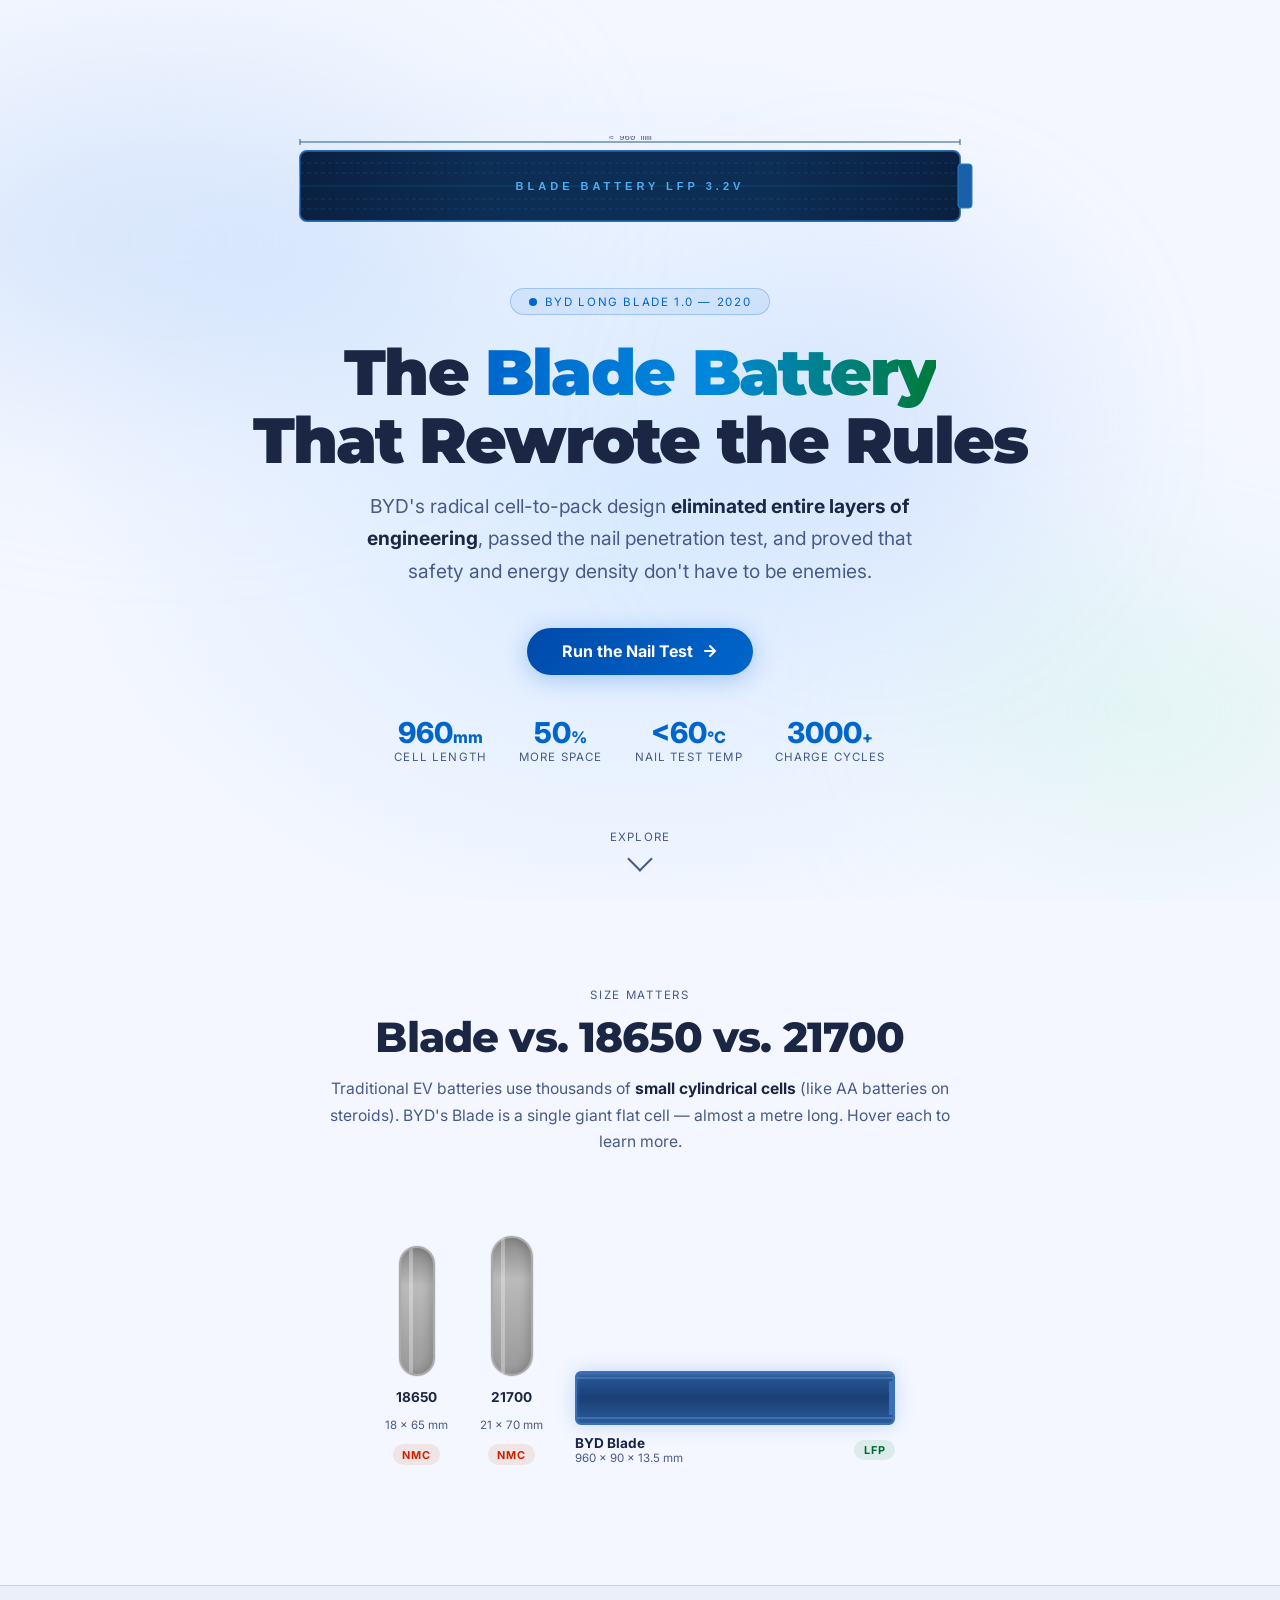
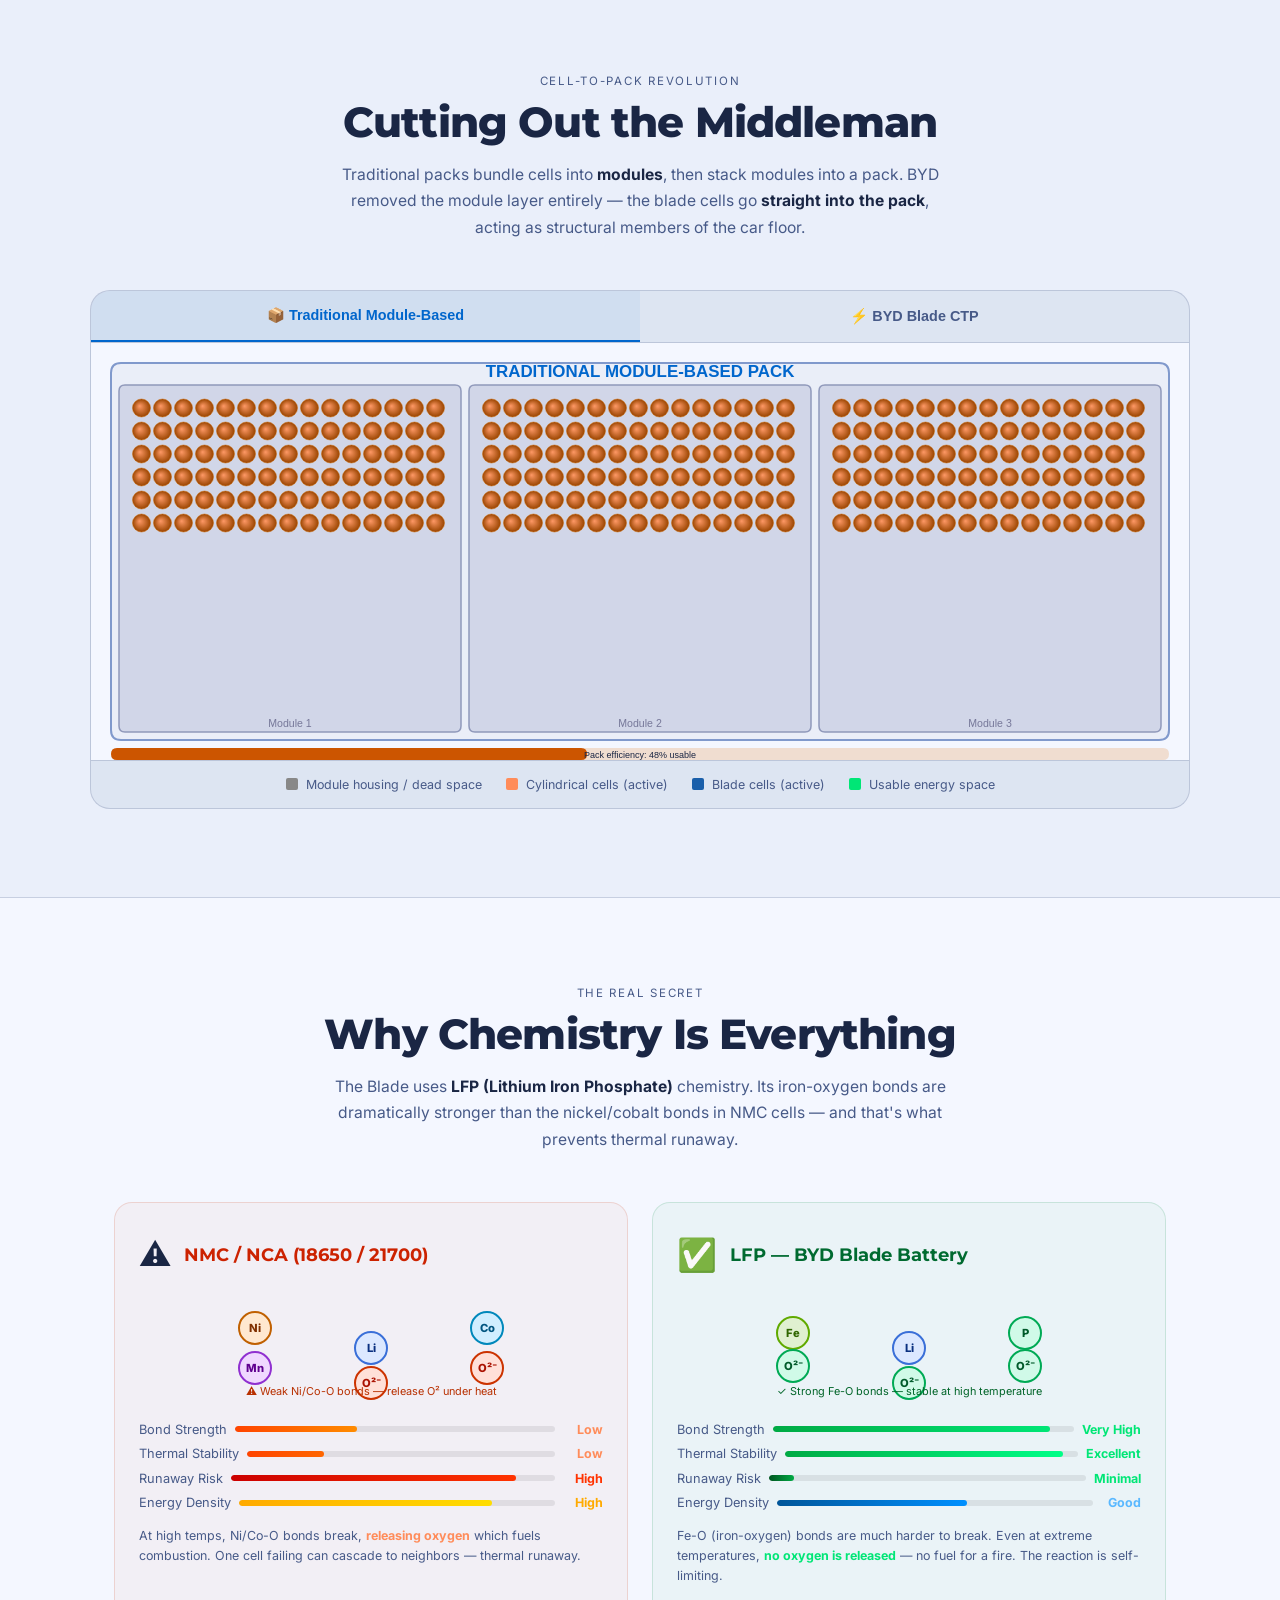
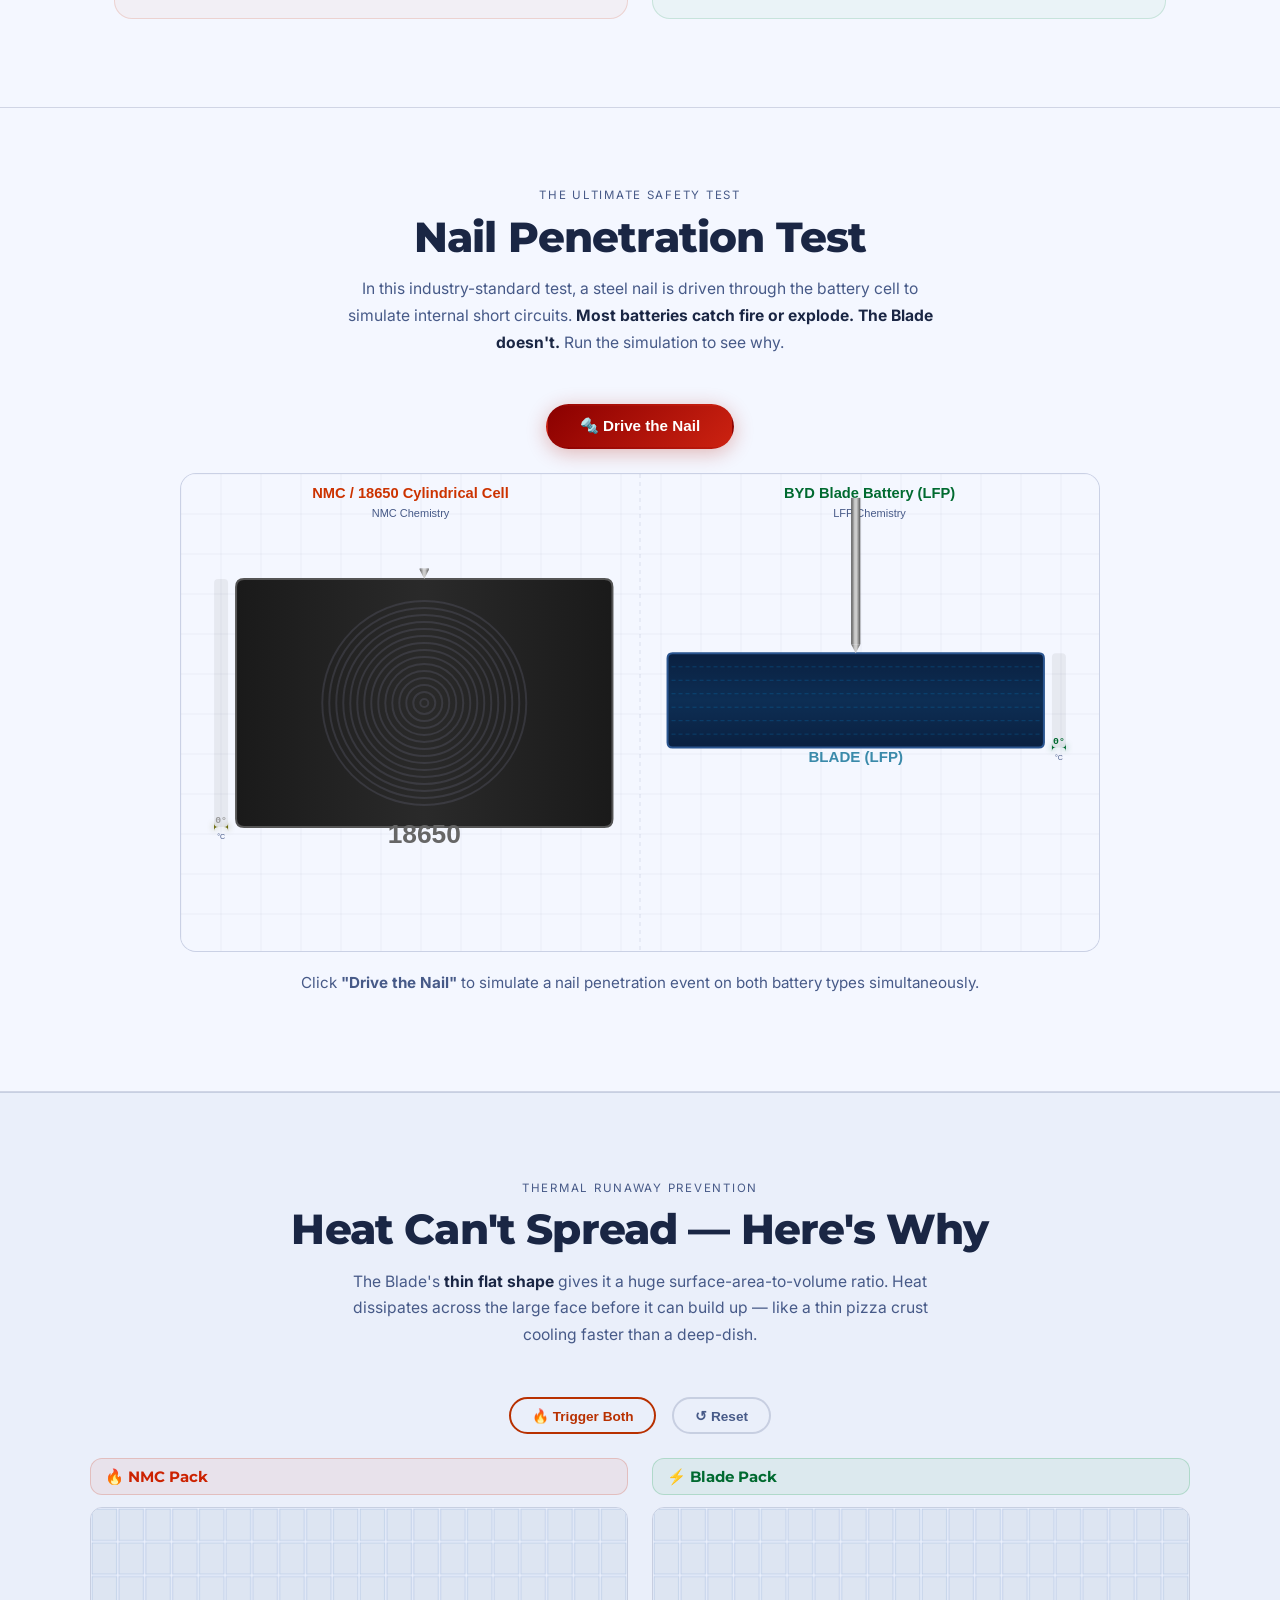
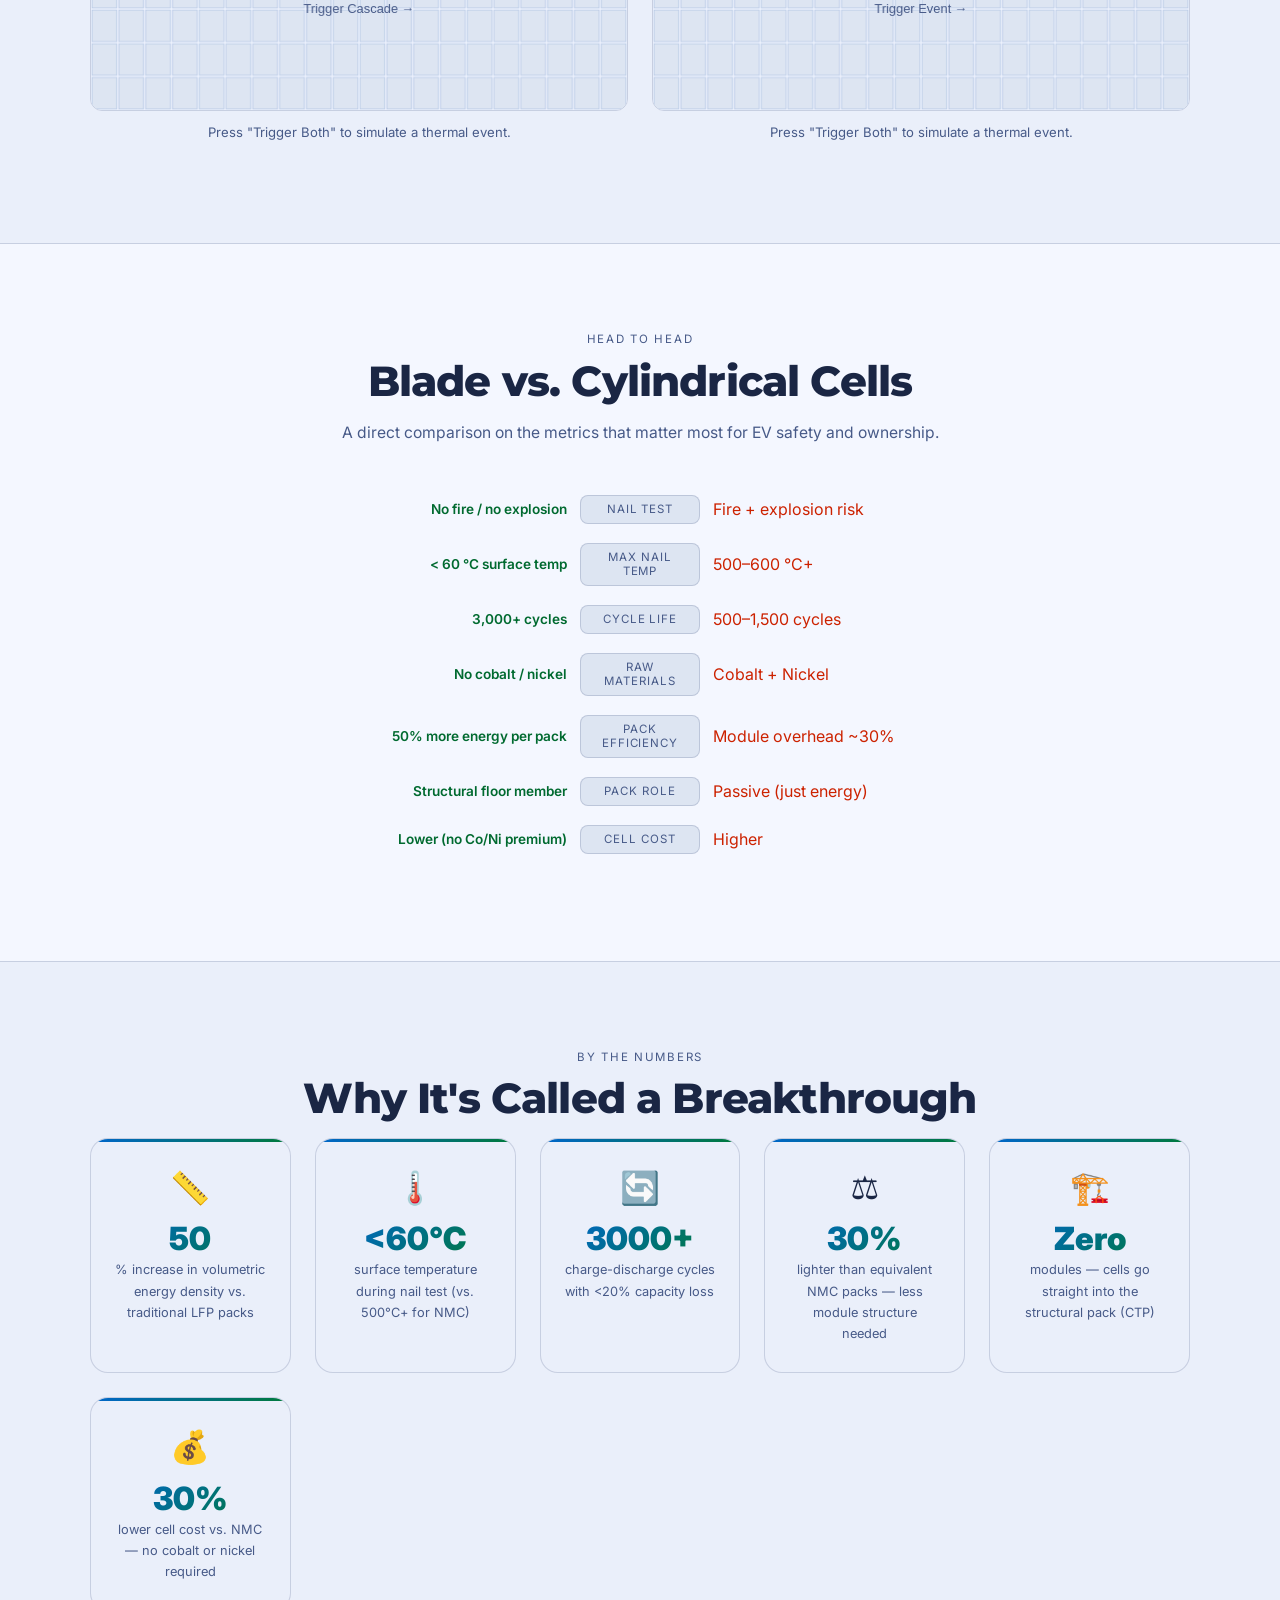
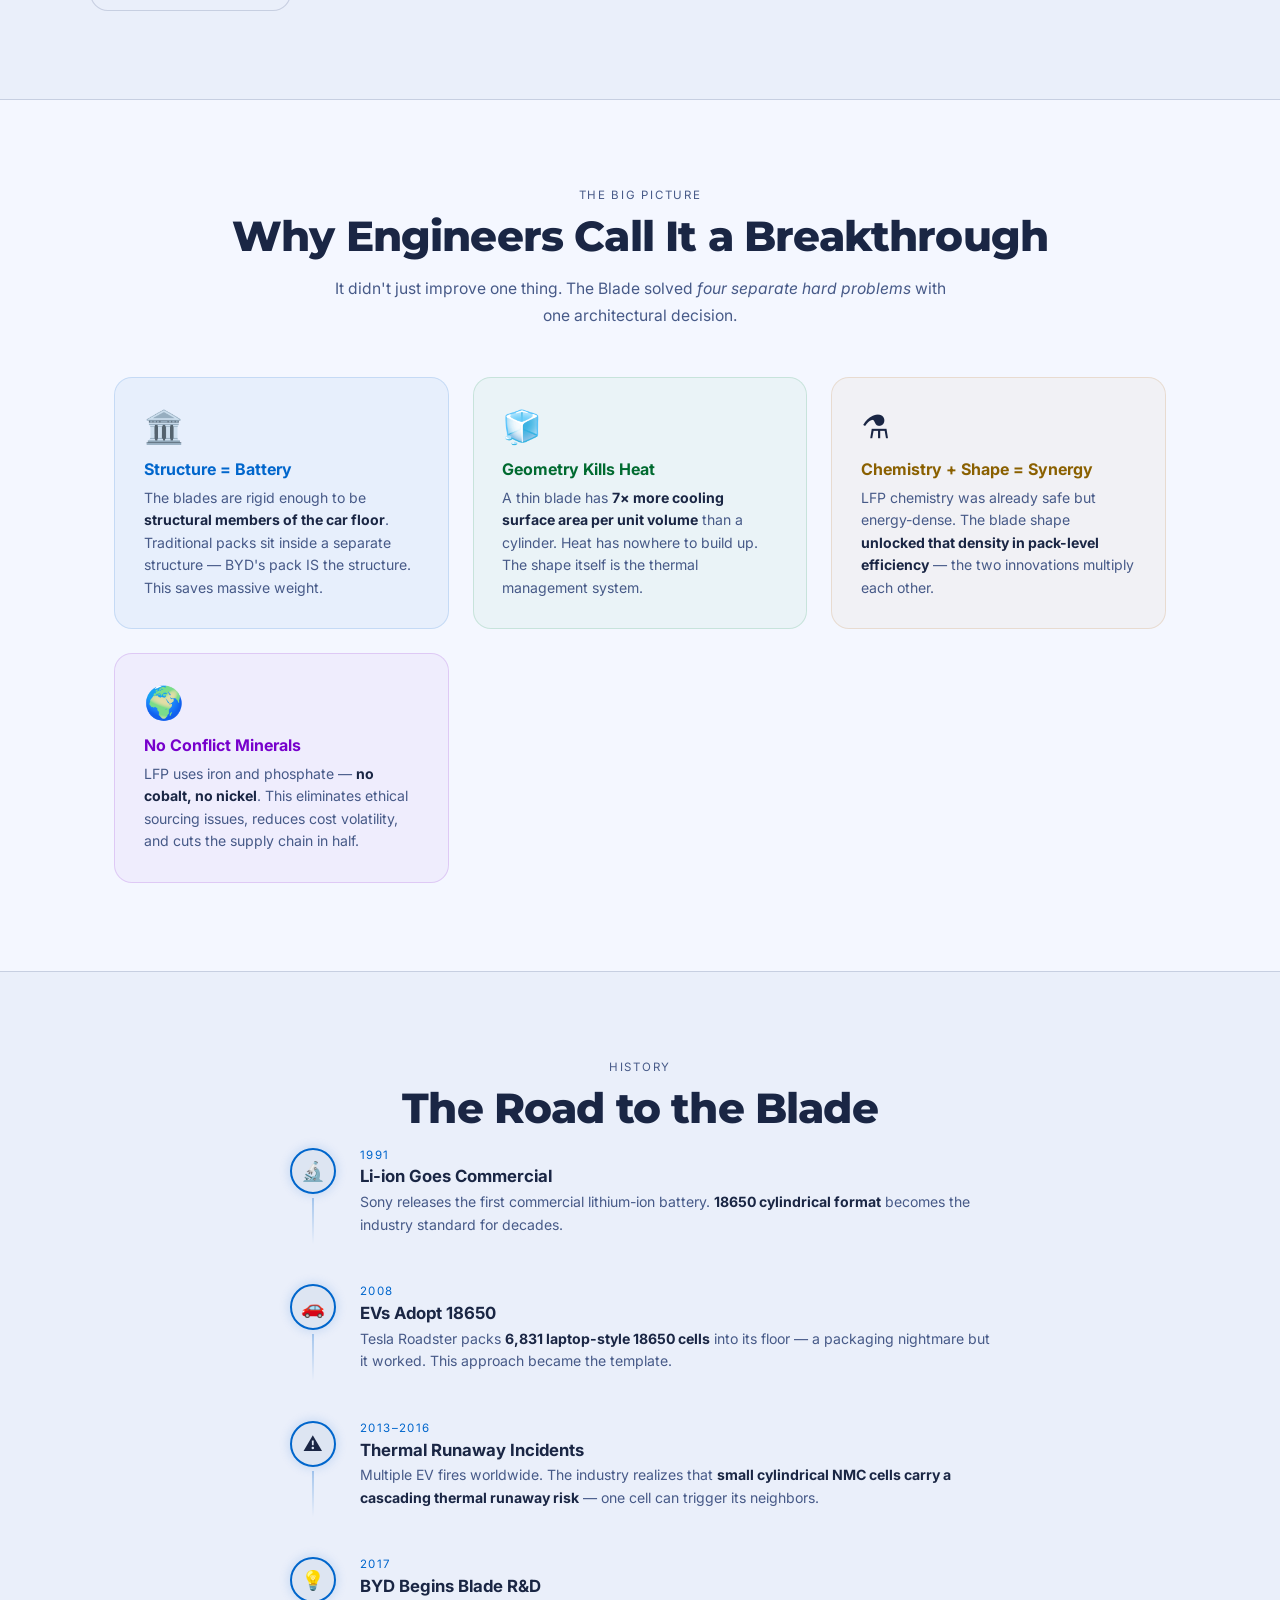
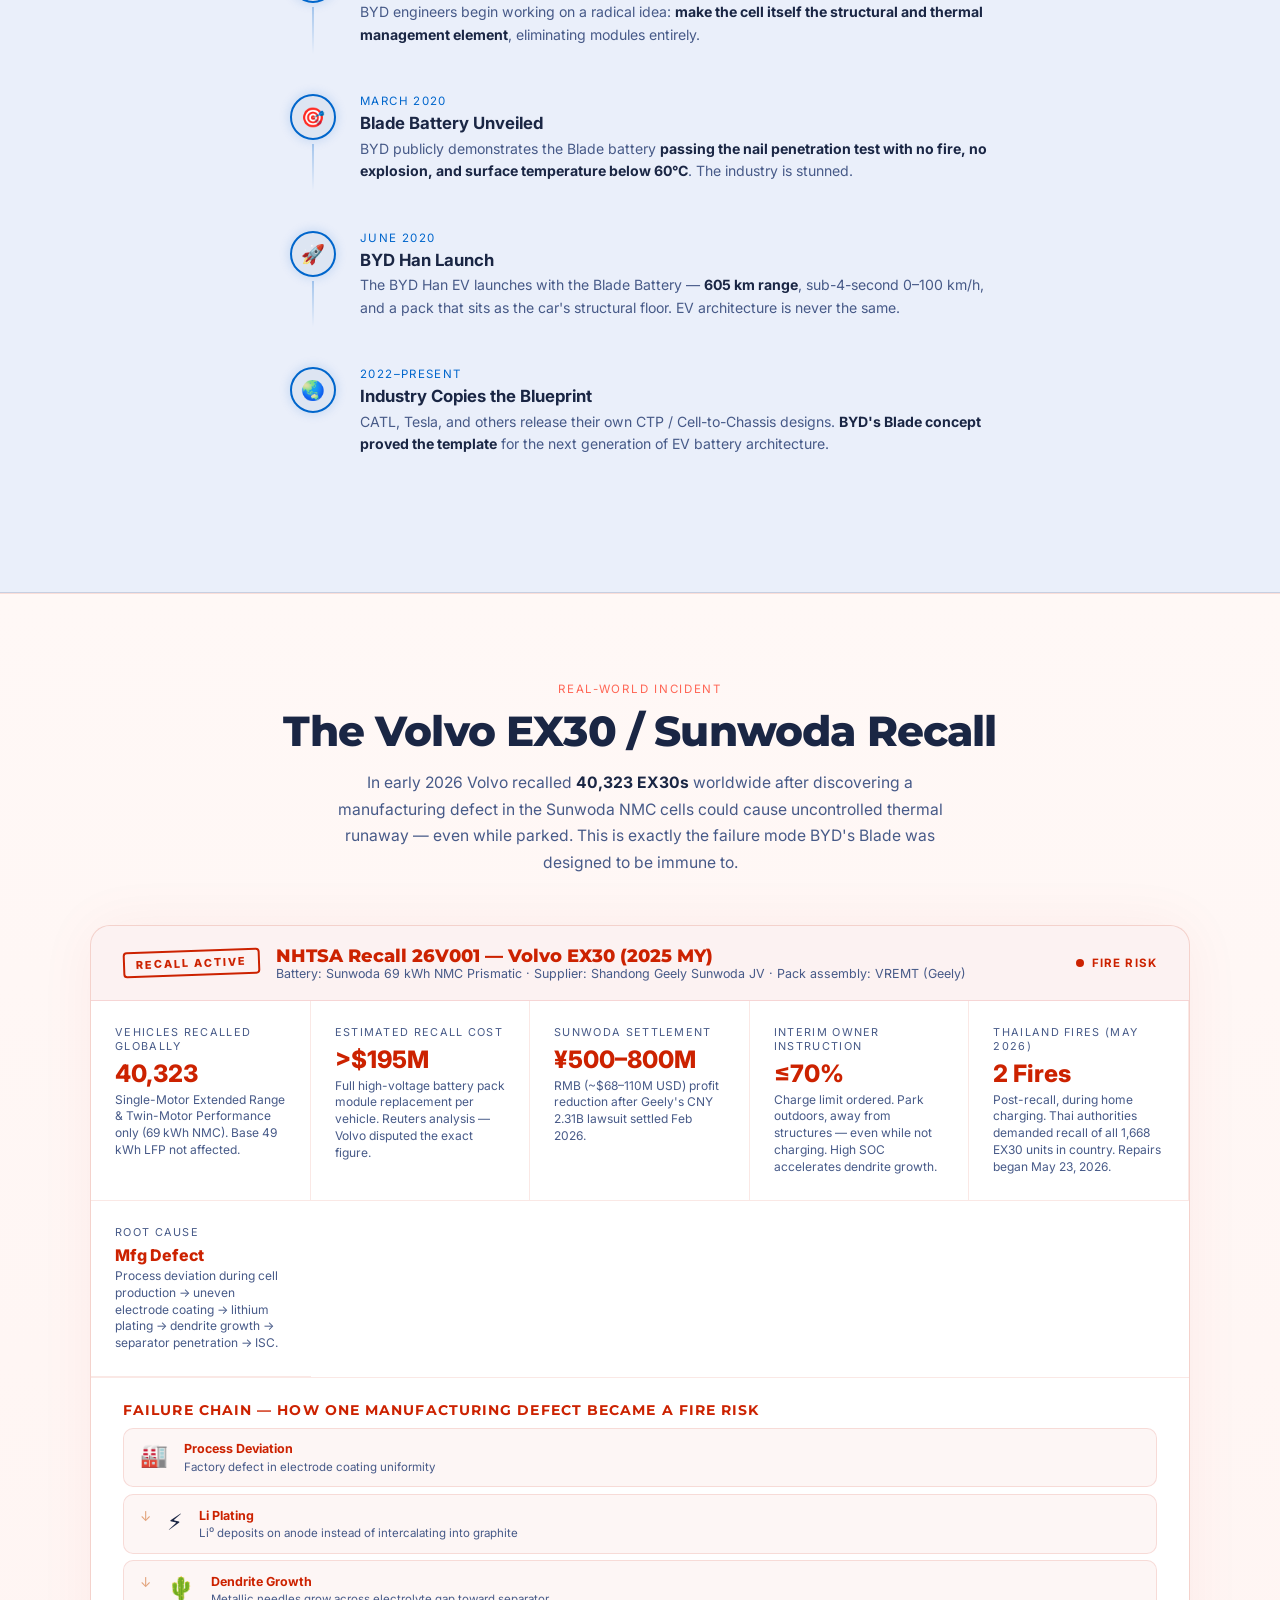
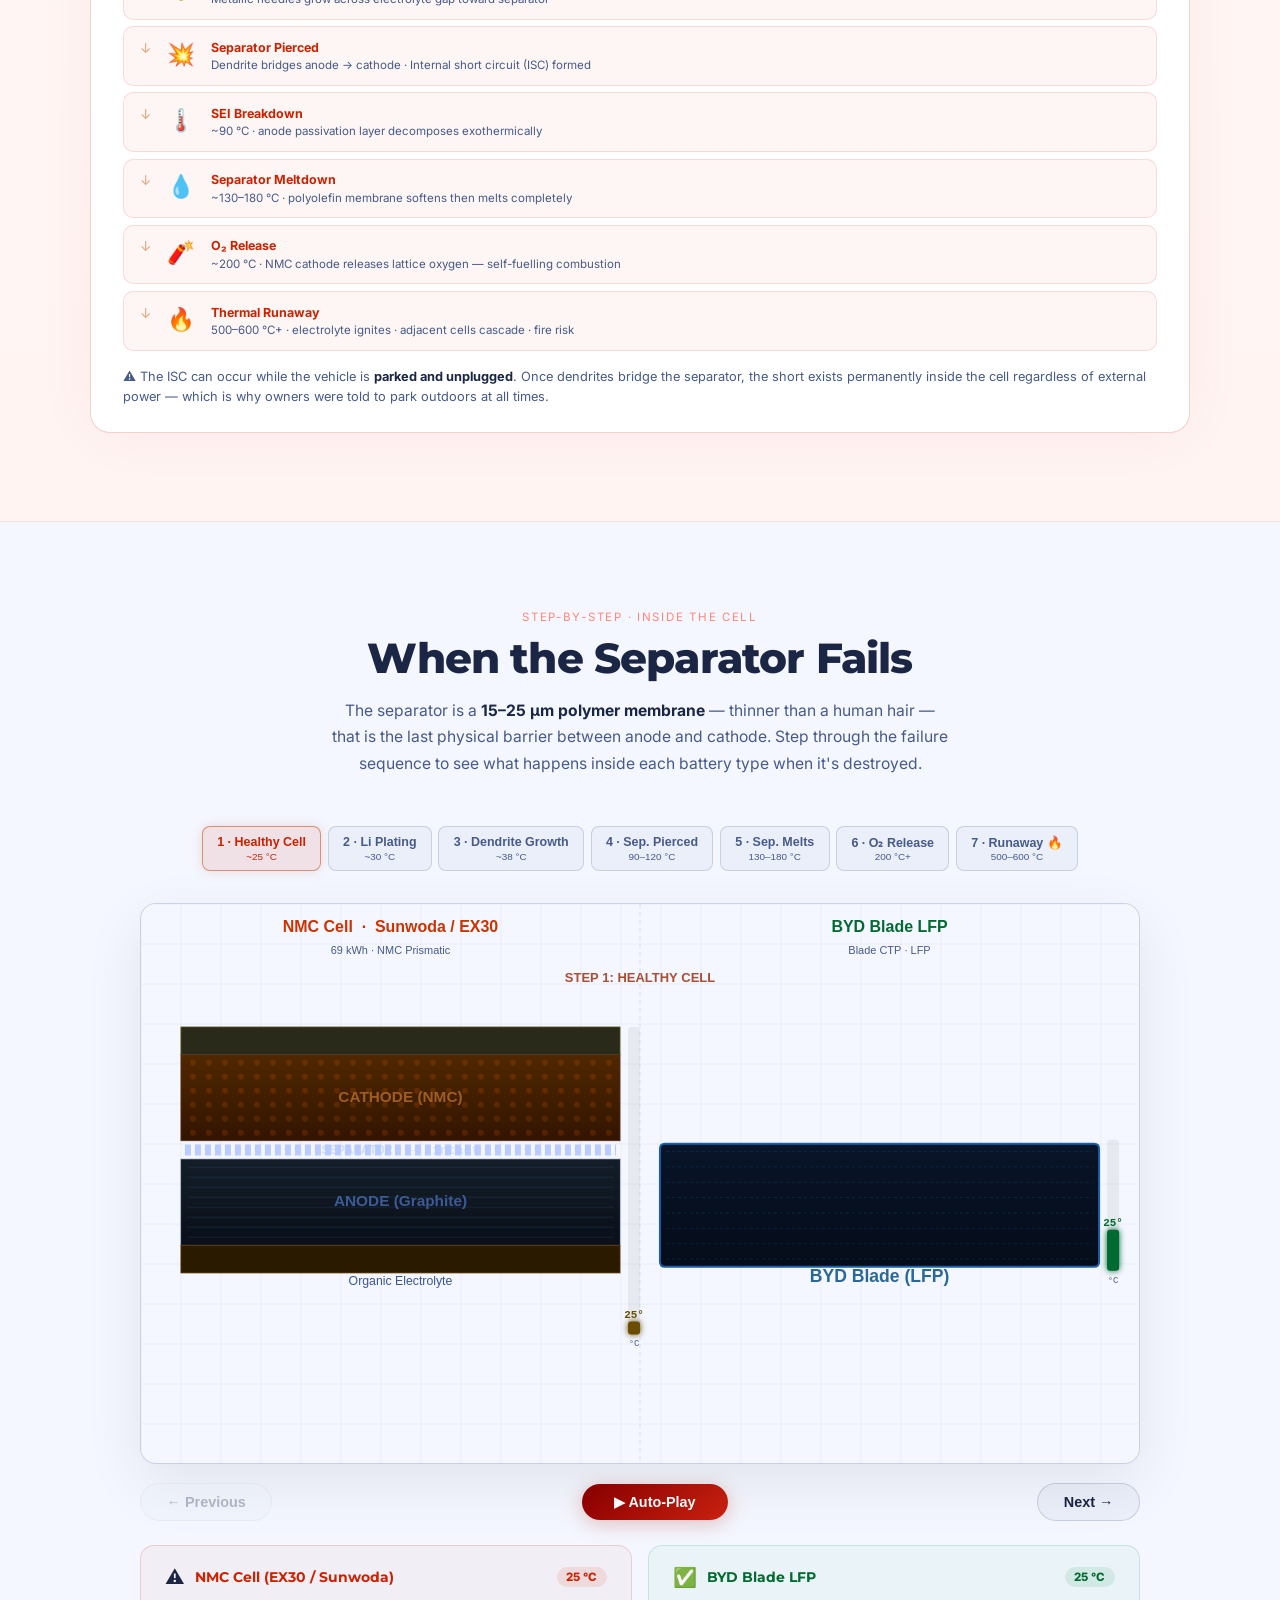
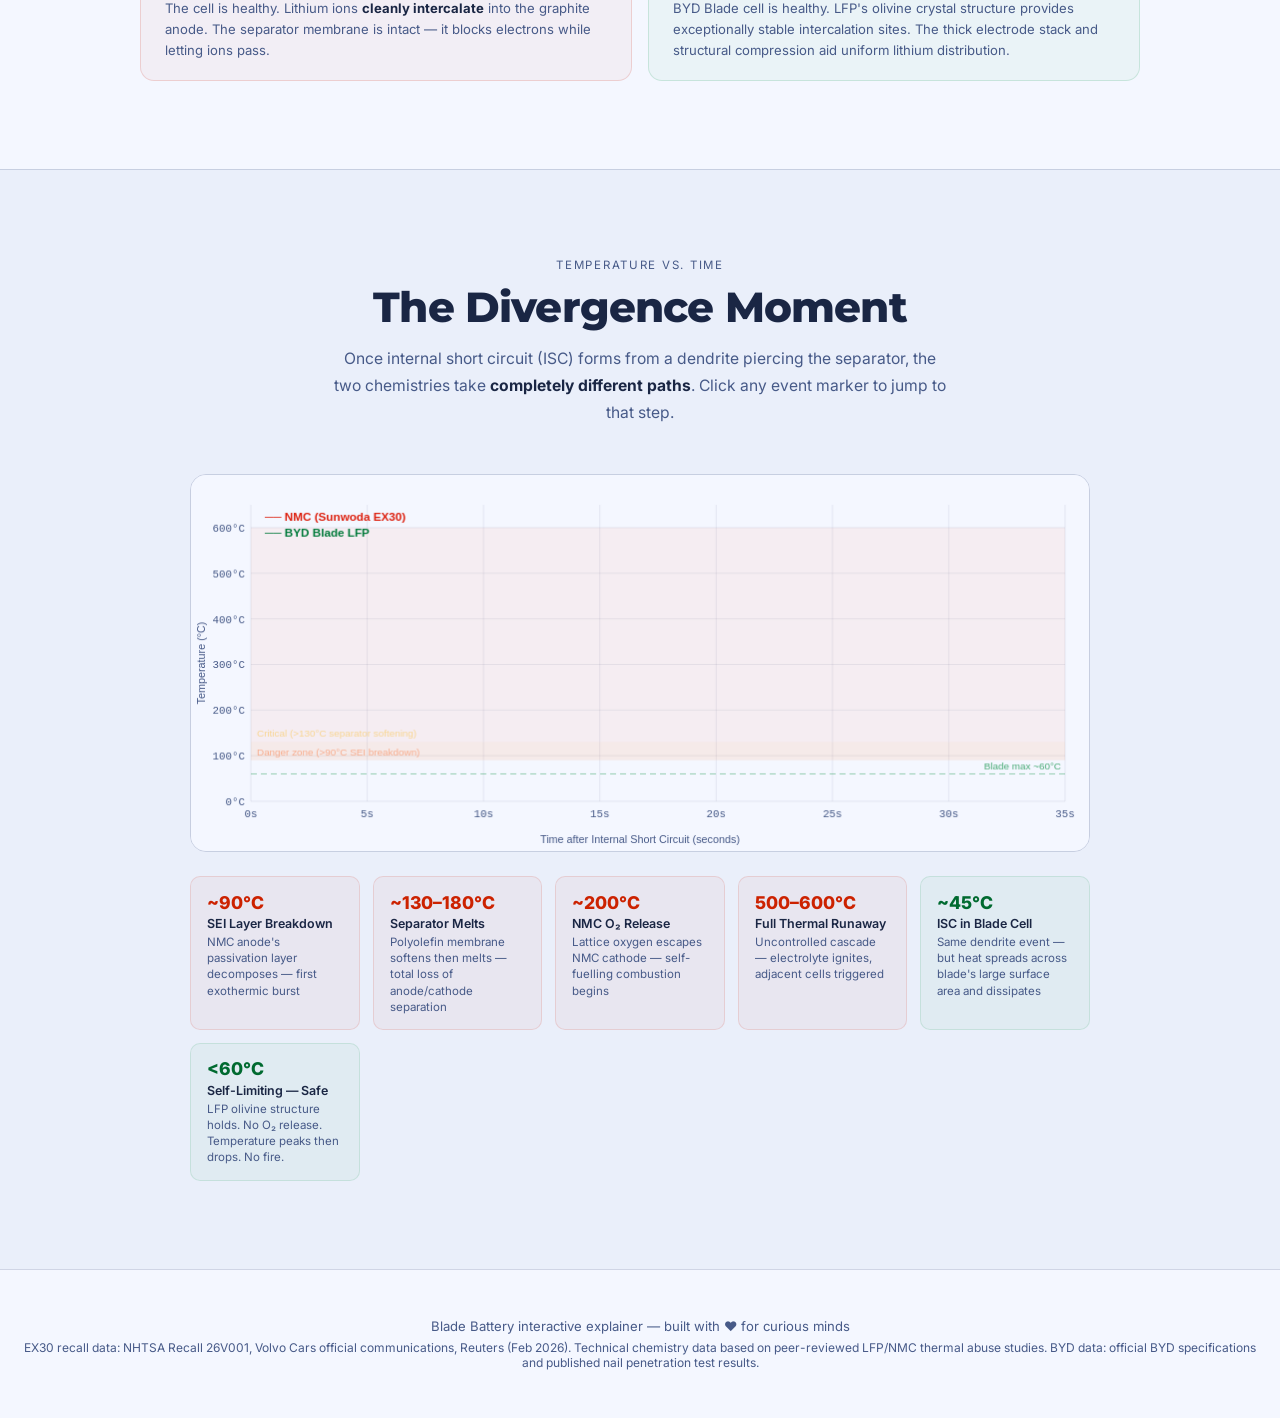
==== commit eba440f9: "Combine thermal triggers into a single "Trigger Both" button Replaces the two per-column trigger but" ====
--- a/index.html
+++ b/index.html
@@ -333,7 +333,9 @@
 .blade-lbl{color:#006a30;}
 .thermal-col canvas{display:block;width:100%;height:auto;border-radius:12px;border:1px solid var(--border);}
 .thermal-col-st{font-size:.82rem;color:var(--muted);line-height:1.5;text-align:center;min-height:2rem;}
-.thermal-reset-row{display:flex;justify-content:center;margin-top:.5rem;}
+.thermal-controls{display:flex;gap:1rem;justify-content:center;margin-bottom:1.5rem;}
+.th-btn-trigger{border-color:rgba(180,60,0,.5);color:#b83000;font-size:1rem;padding:.7rem 2rem;}
+.th-btn-trigger:hover,.th-btn-trigger.active{background:rgba(180,60,0,.08);}
 .th-btn{padding:.55rem 1.3rem;border-radius:99px;border:2px solid;font-size:.85rem;font-weight:600;cursor:pointer;transition:all .25s;background:none;}
 .th-btn-nmc{border-color:rgba(200,40,10,.5);color:#cc2200;}
 .th-btn-nmc:hover,.th-btn-nmc.active{background:rgba(200,40,10,.1);}
@@ -861,26 +863,25 @@
     <h2 class="sec-title reveal">Heat Can't Spread — Here's Why</h2>
     <p class="sec-desc reveal">The Blade's <strong>thin flat shape</strong> gives it a huge surface-area-to-volume ratio. Heat dissipates across the large face before it can build up — like a thin pizza crust cooling faster than a deep-dish.</p>
 
+    <div class="thermal-controls reveal">
+      <button class="th-btn th-btn-trigger" id="th-trigger" onclick="nmcSim.start();bladeSim.start();this.classList.add('active')">🔥 Trigger Both</button>
+      <button class="th-btn th-btn-reset" onclick="nmcSim.reset();bladeSim.reset();document.getElementById('th-trigger').classList.remove('active')">↺ Reset</button>
+    </div>
     <div class="thermal-compare reveal">
       <div class="thermal-col">
         <div class="thermal-col-hd nmc-hd">
           <span class="thermal-col-lbl nmc-lbl">🔥 NMC Pack</span>
-          <button class="th-btn th-btn-nmc" id="th-nmc" onclick="nmcSim.start()">Trigger Cascade</button>
         </div>
         <canvas id="thermalNmcCanvas"></canvas>
-        <p class="thermal-col-st" id="thermalNmcStatus">Click "Trigger Cascade" to simulate a thermal event.</p>
+        <p class="thermal-col-st" id="thermalNmcStatus">Press "Trigger Both" to simulate a thermal event.</p>
       </div>
       <div class="thermal-col">
         <div class="thermal-col-hd blade-hd">
           <span class="thermal-col-lbl blade-lbl">⚡ Blade Pack</span>
-          <button class="th-btn th-btn-blade" id="th-blade" onclick="bladeSim.start()">Trigger Event</button>
         </div>
         <canvas id="thermalBladeCanvas"></canvas>
-        <p class="thermal-col-st" id="thermalBladeStatus">Click "Trigger Event" to simulate a thermal event.</p>
+        <p class="thermal-col-st" id="thermalBladeStatus">Press "Trigger Both" to simulate a thermal event.</p>
       </div>
-    </div>
-    <div class="thermal-reset-row reveal">
-      <button class="th-btn th-btn-reset" onclick="nmcSim.reset();bladeSim.reset()">↺ Reset Both</button>
     </div>
   </div>
 </div>
@@ -1912,7 +1913,7 @@
 // ═══════════════════════════════════════════════════════
 //   THERMAL CANVAS
 // ═══════════════════════════════════════════════════════
-function makeThermalSim(canvasId, mode, btnId, statusId) {
+function makeThermalSim(canvasId, mode, statusId) {
   const canvas = document.getElementById(canvasId);
   let ctx, W, H, grid, time, raf, lastTS, cellW, cellH;
   const COLS = 20, ROWS = 6;
@@ -1932,7 +1933,6 @@
     grid = Array.from({length:ROWS}, () => new Float32Array(COLS));
     grid[Math.floor(ROWS/2)][Math.floor(COLS/2)] = 1.0;
     lastTS = null;
-    document.getElementById(btnId).classList.add('active');
     document.getElementById(statusId).innerHTML = mode === 'nmc'
       ? '🔥 <strong>NMC pack:</strong> Heat spreads rapidly — cascading thermal runaway across the entire pack.'
       : '✅ <strong>Blade pack:</strong> Heat dissipates along the thin blade surface — cannot cascade to neighbors.';
@@ -1942,10 +1942,7 @@
   function reset() {
     if (raf) cancelAnimationFrame(raf);
     grid = null;
-    document.getElementById(btnId).classList.remove('active');
-    document.getElementById(statusId).textContent = mode === 'nmc'
-      ? 'Click "Trigger Cascade" to simulate a thermal event.'
-      : 'Click "Trigger Event" to simulate a thermal event.';
+    document.getElementById(statusId).textContent = 'Press "Trigger Both" to simulate a thermal event.';
     if (ctx) { ctx.clearRect(0,0,W,H); drawIdle(); }
   }
 
@@ -2033,8 +2030,8 @@
   return { resize, start, reset };
 }
 
-const nmcSim = makeThermalSim('thermalNmcCanvas', 'nmc', 'th-nmc', 'thermalNmcStatus');
-const bladeSim = makeThermalSim('thermalBladeCanvas', 'blade', 'th-blade', 'thermalBladeStatus');
+const nmcSim = makeThermalSim('thermalNmcCanvas', 'nmc', 'thermalNmcStatus');
+const bladeSim = makeThermalSim('thermalBladeCanvas', 'blade', 'thermalBladeStatus');
 
 function heatColor(t, c1, c2) {
   const r = Math.round(c1[0] + (c2[0]-c1[0])*t);
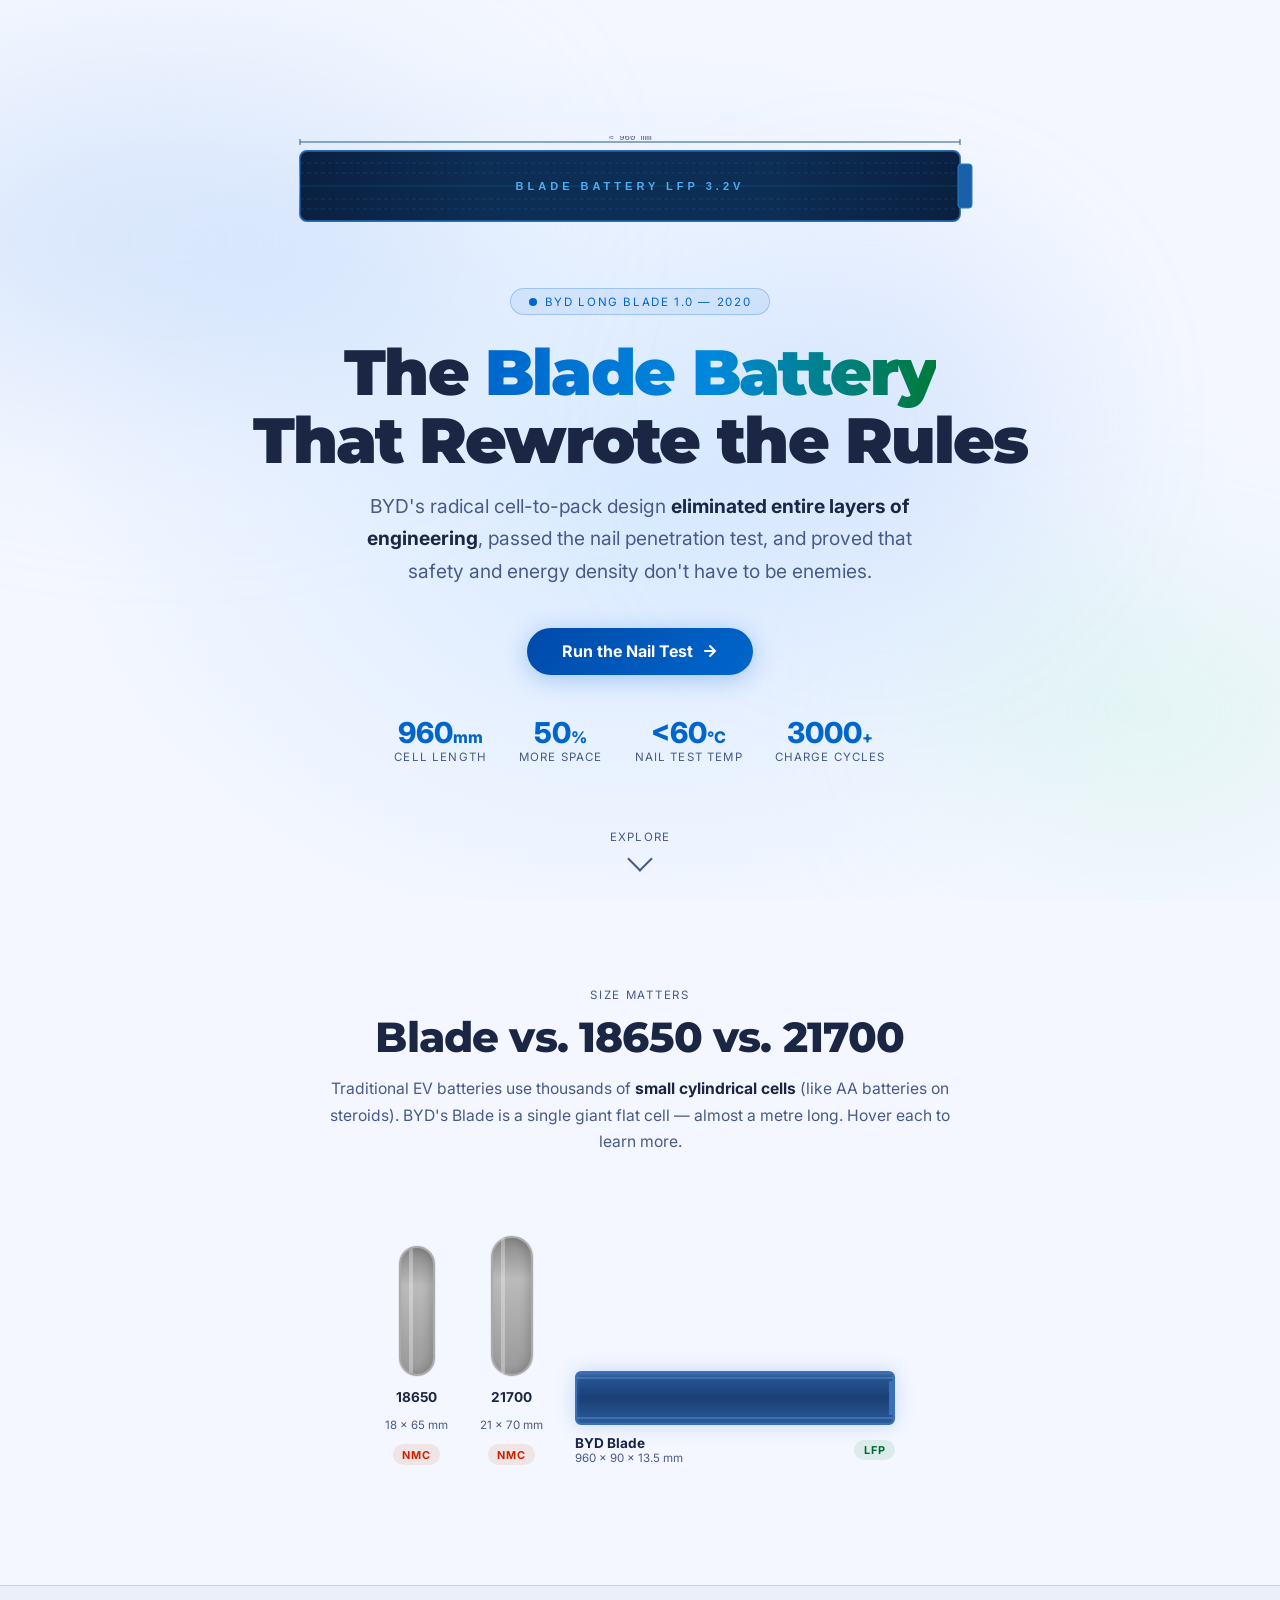
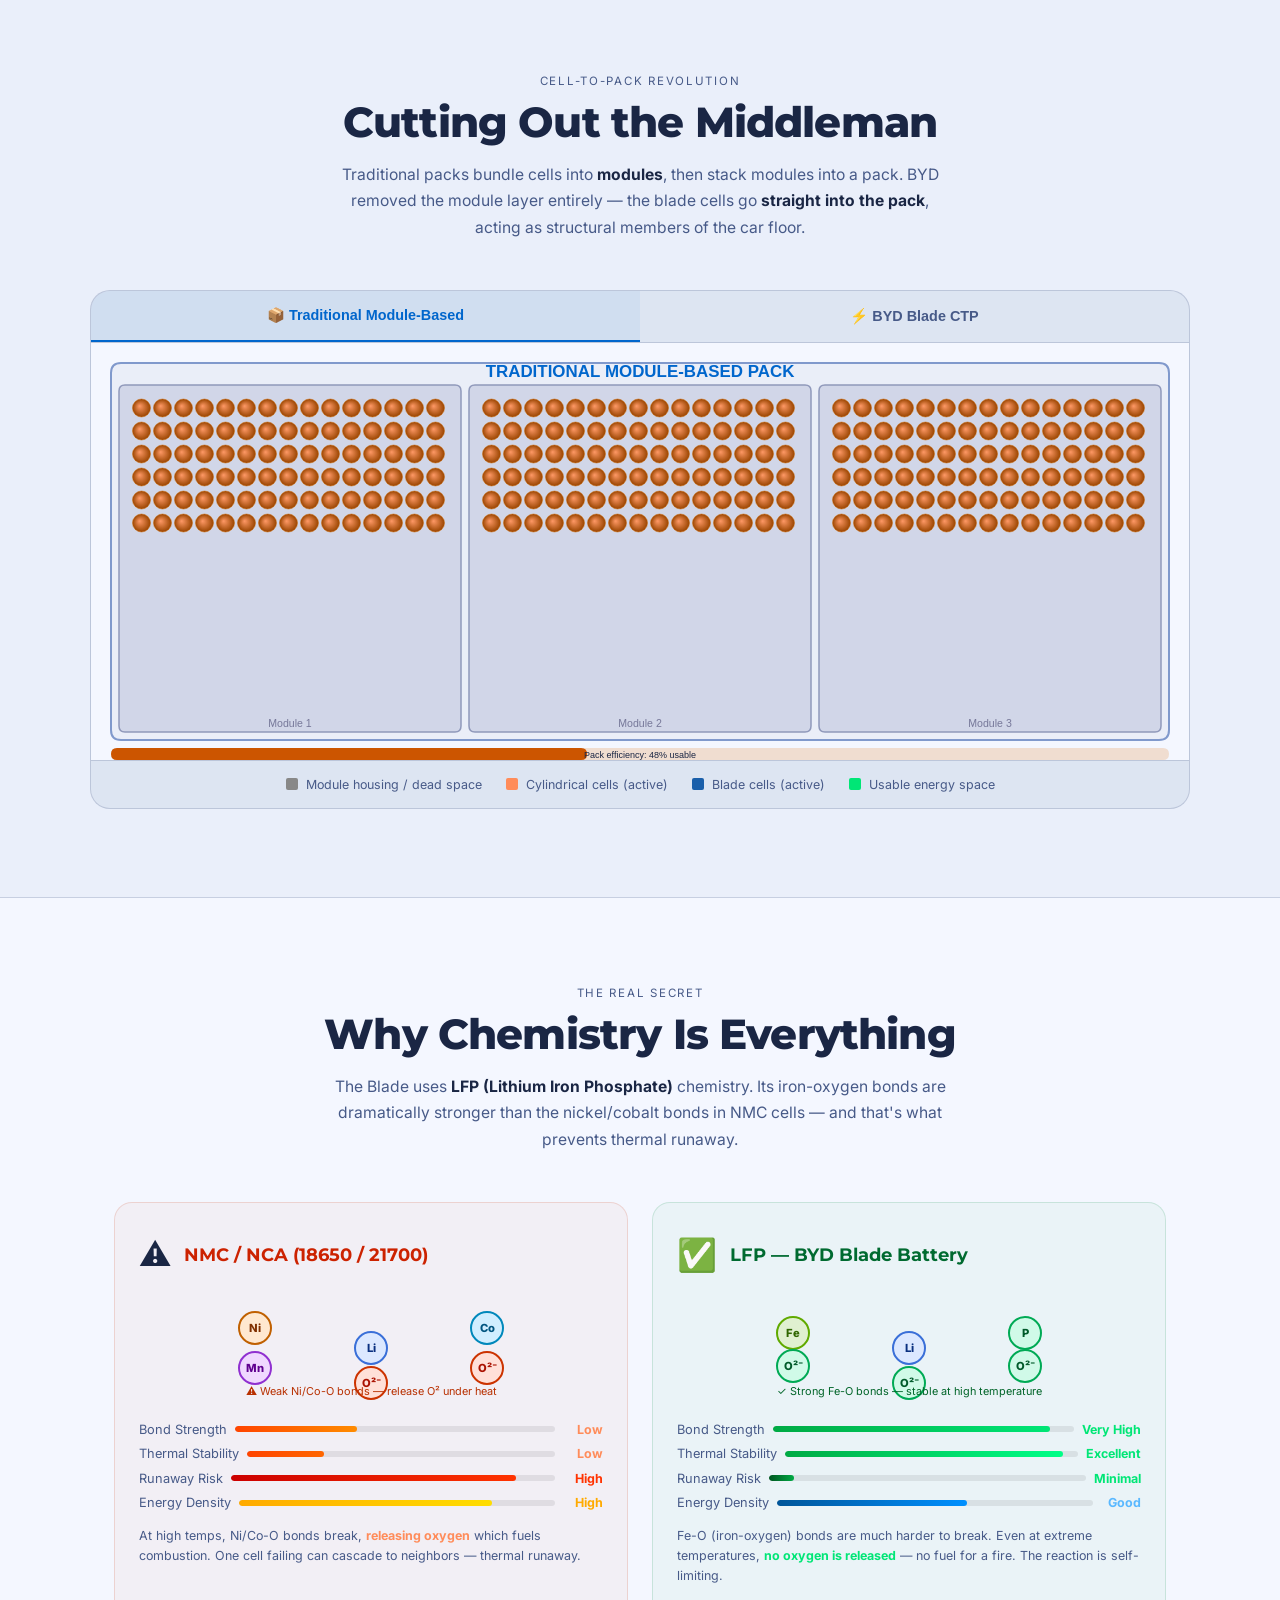
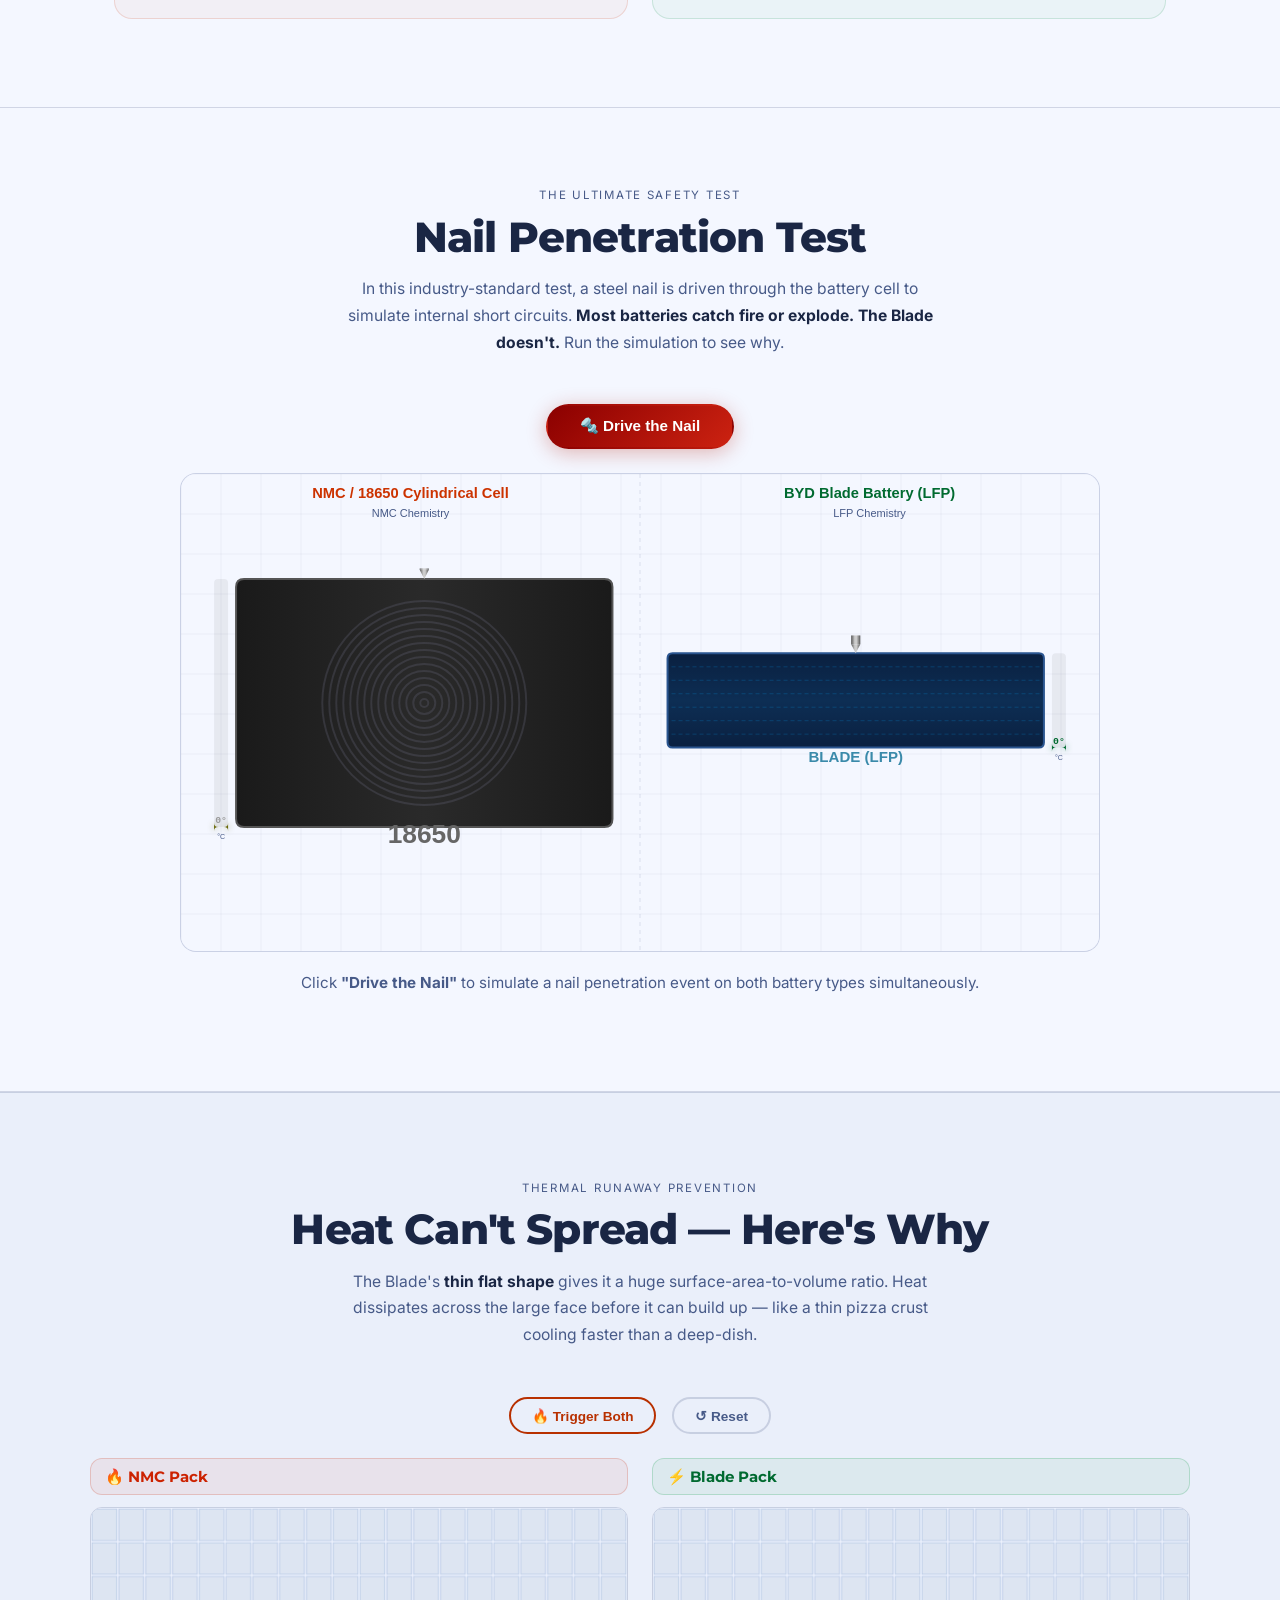
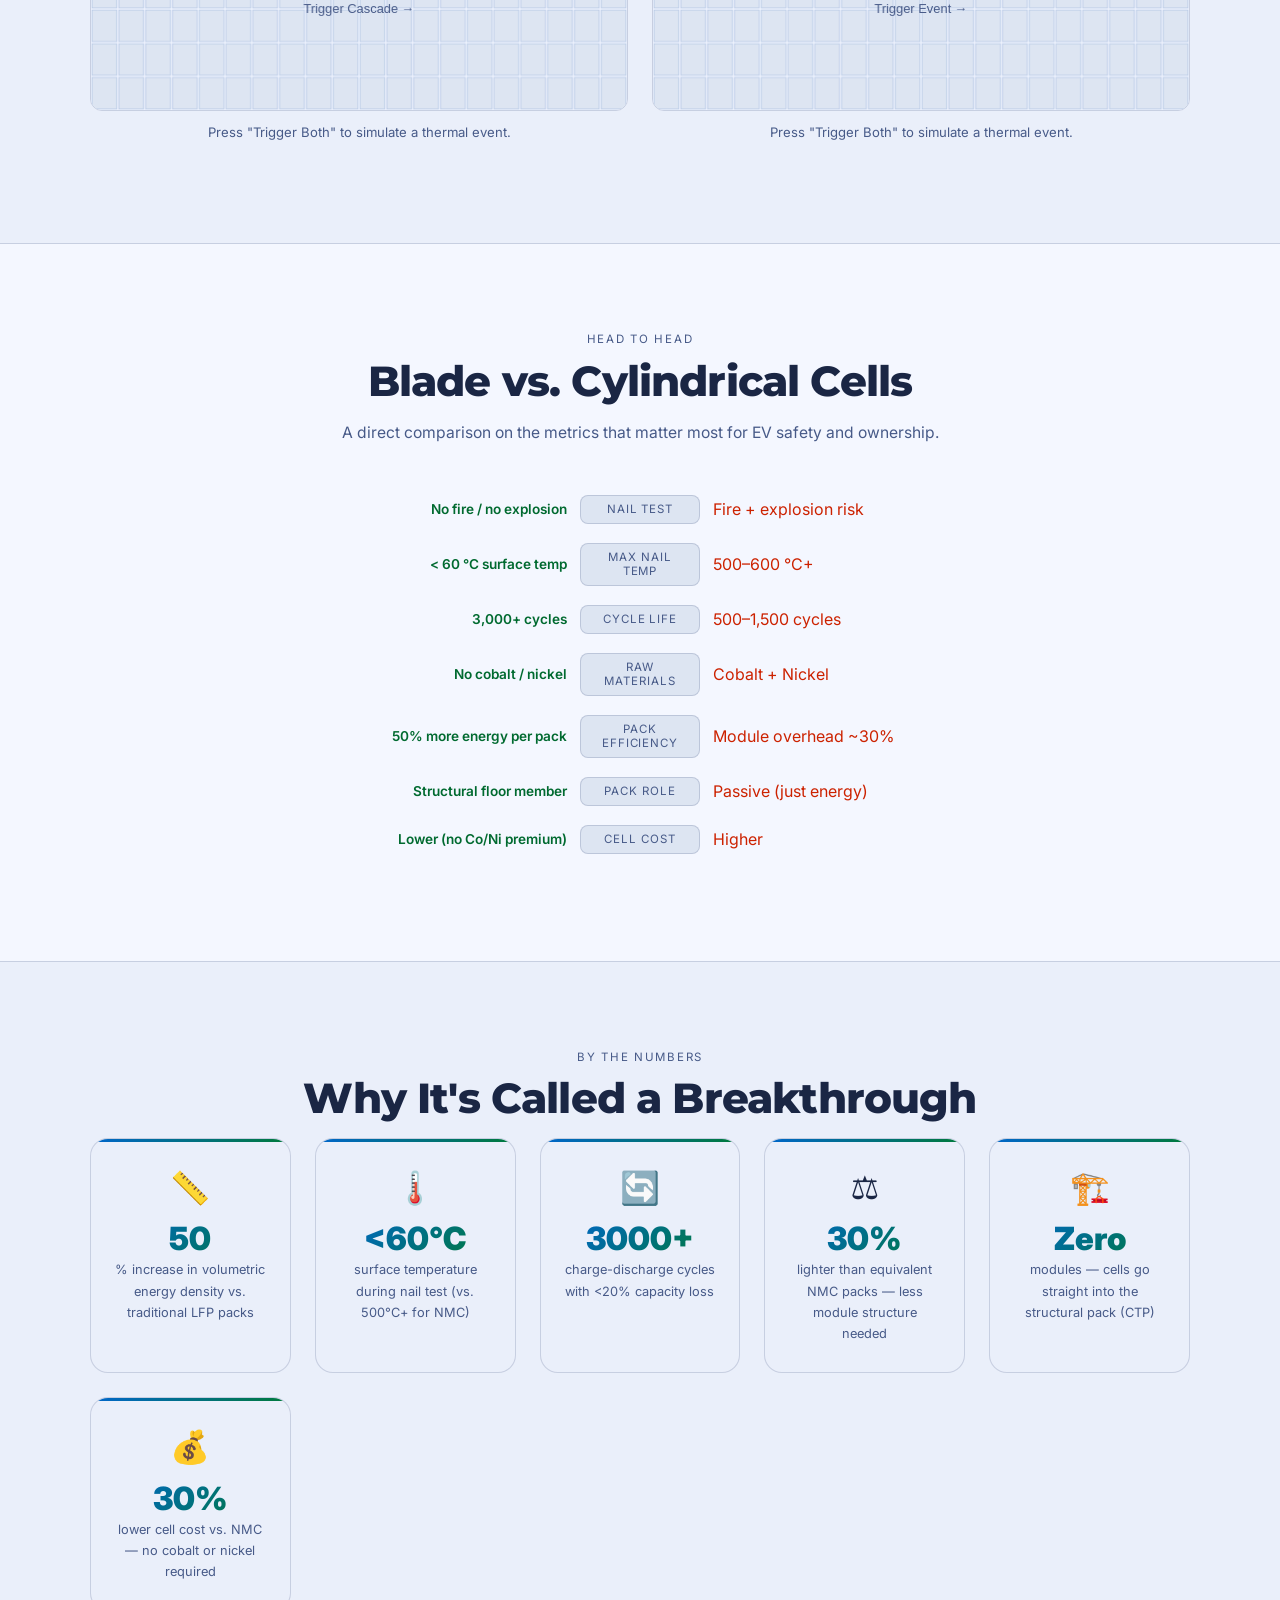
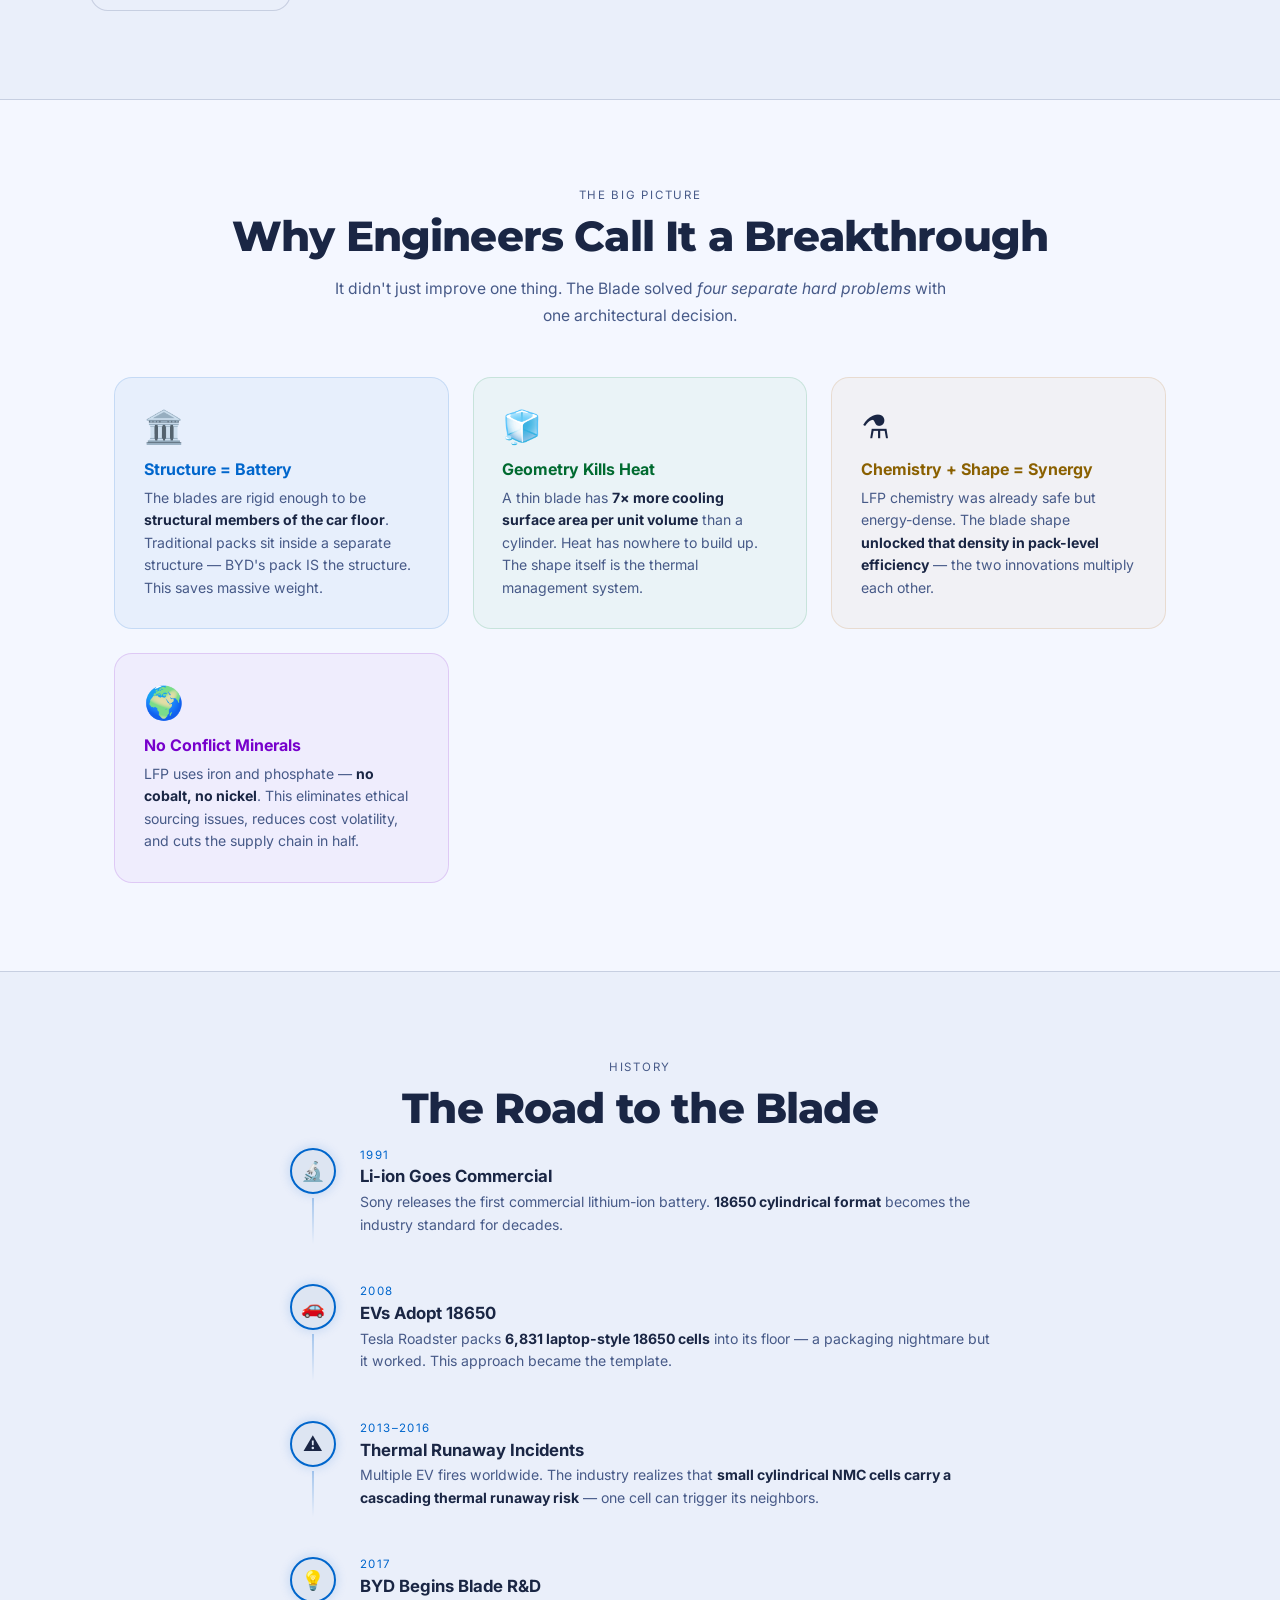
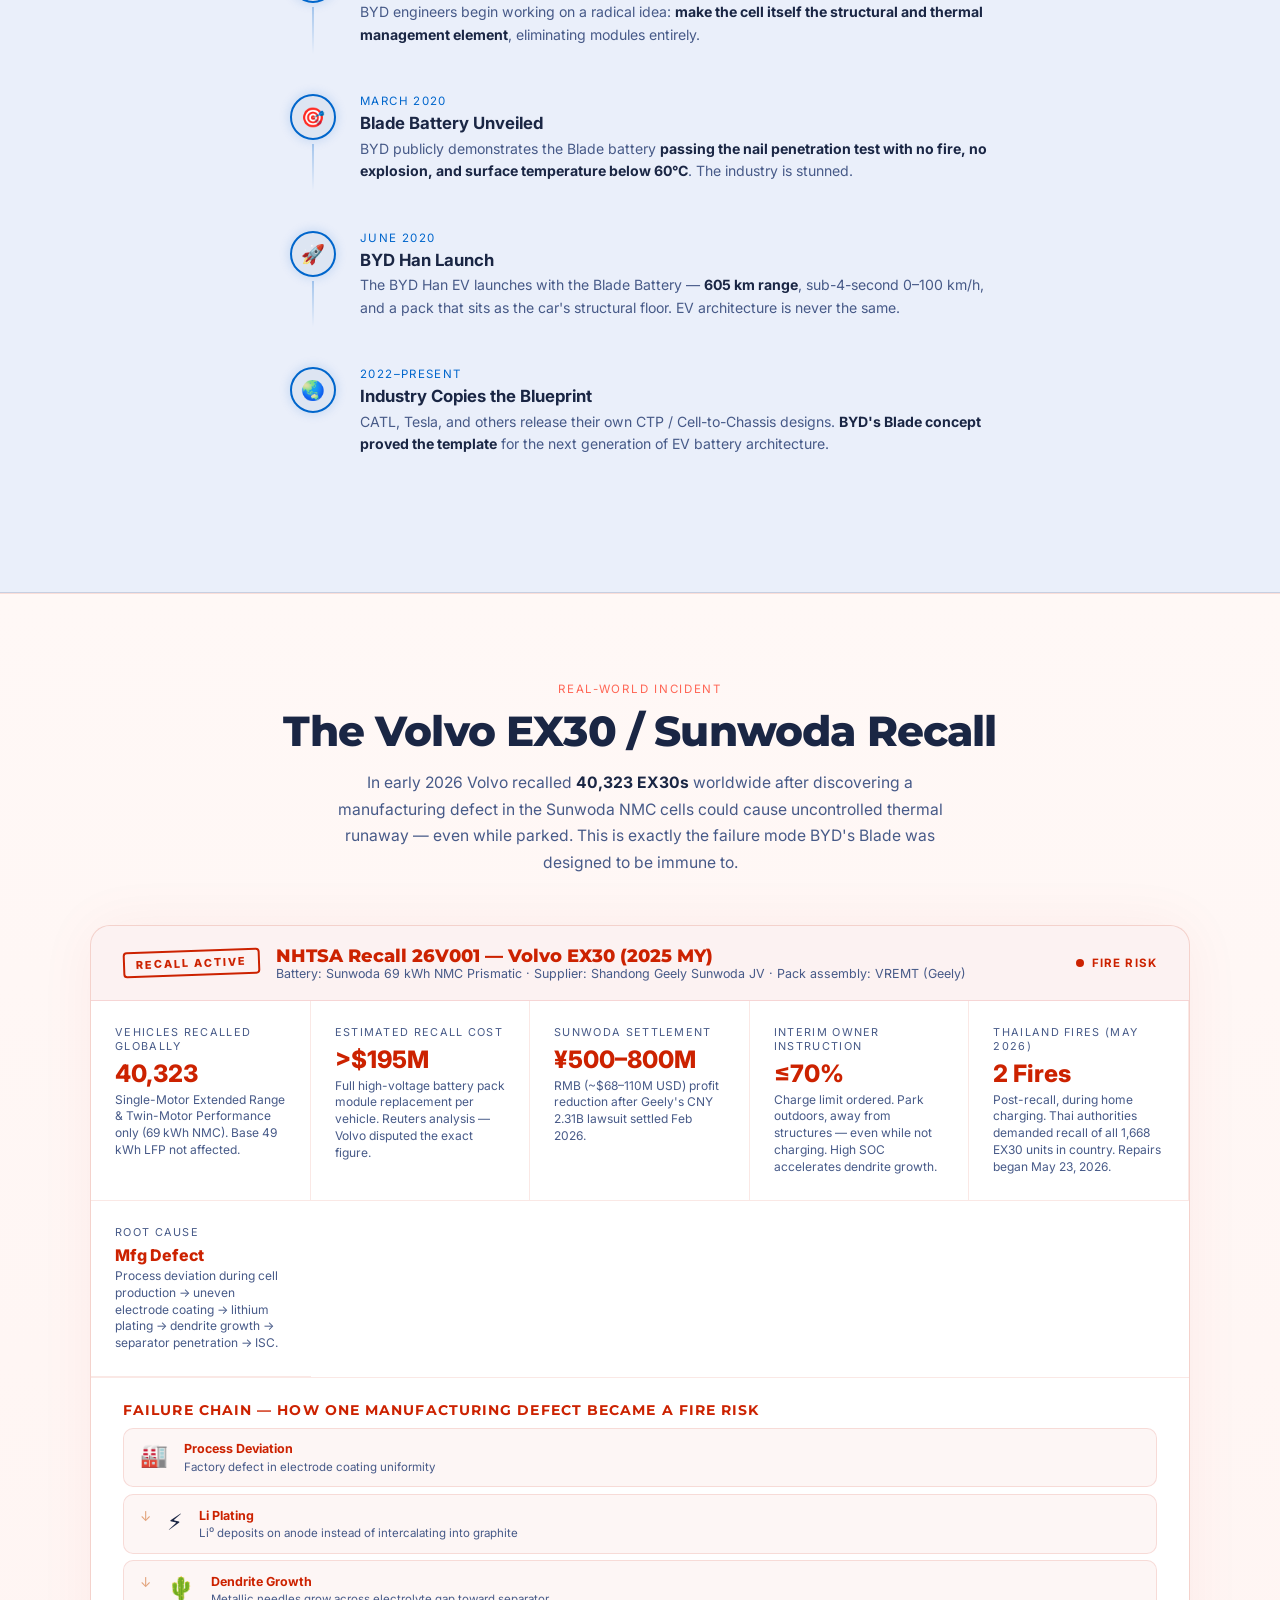
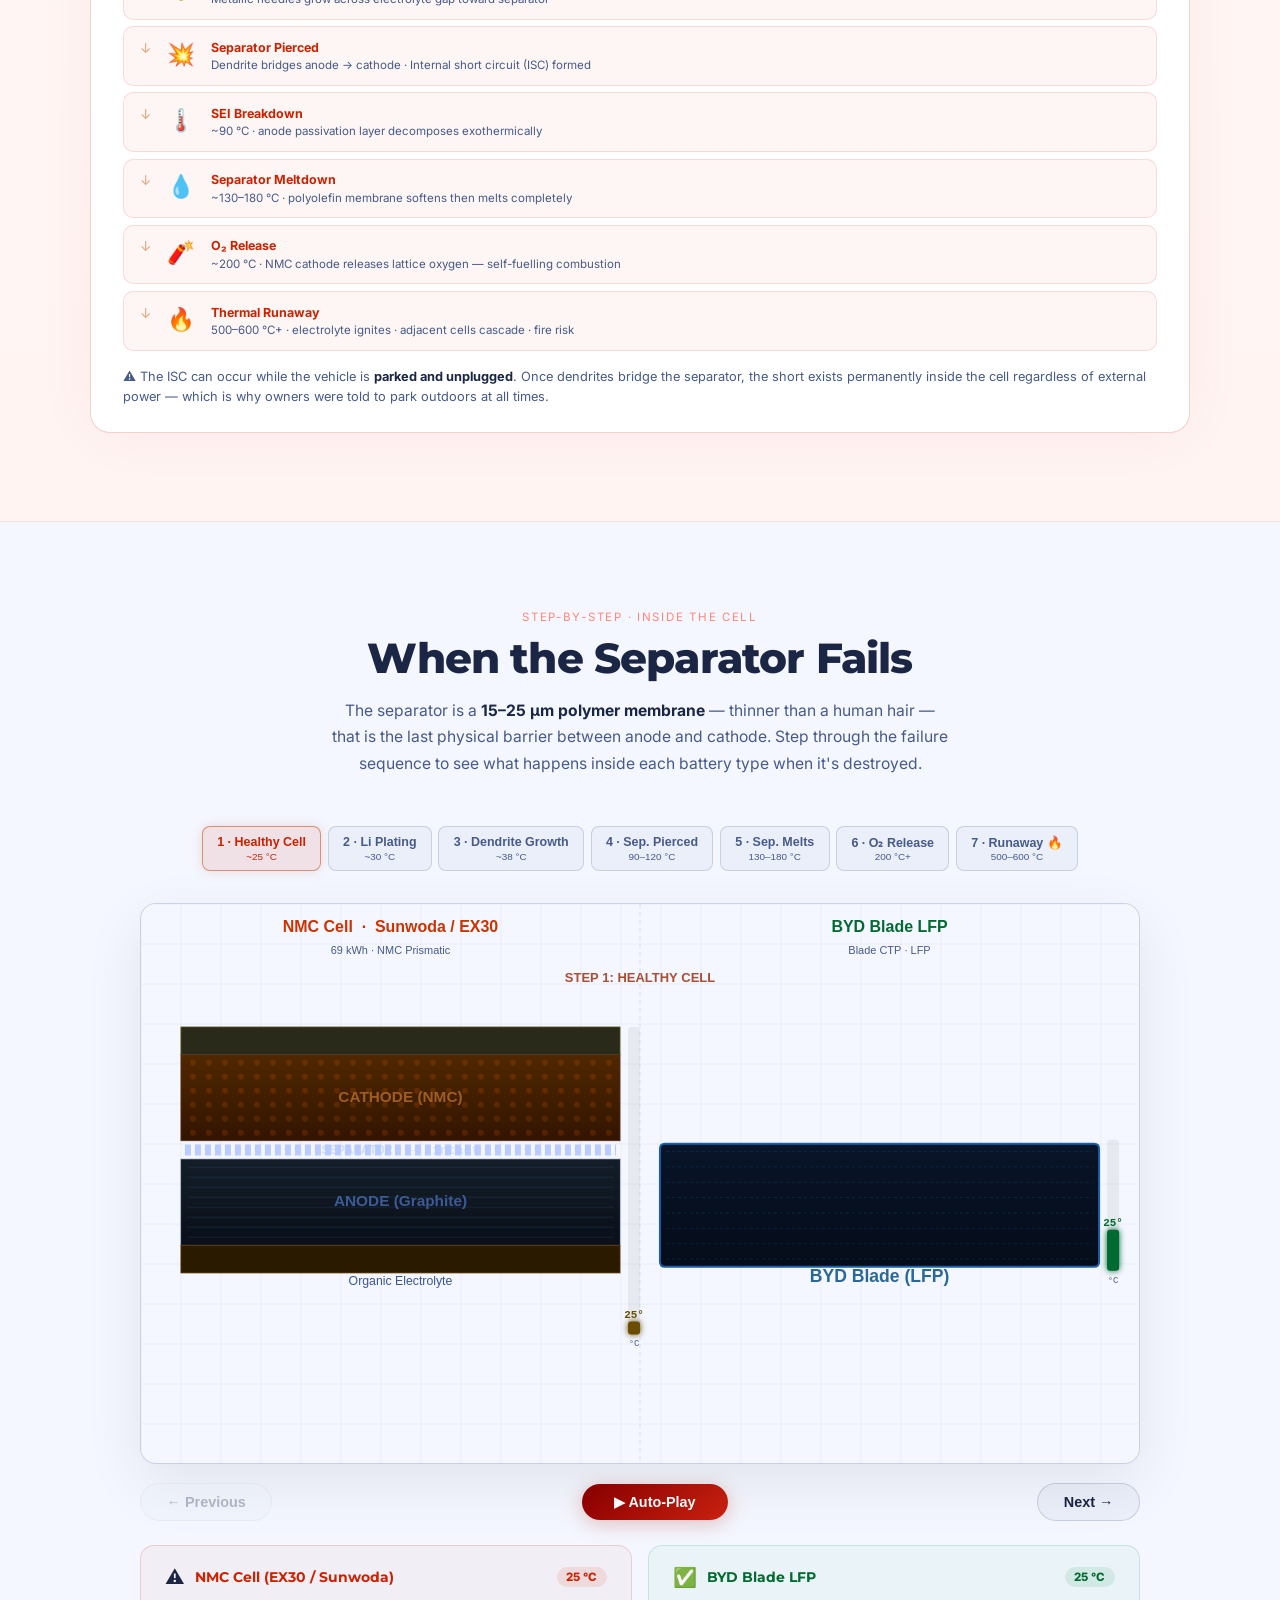
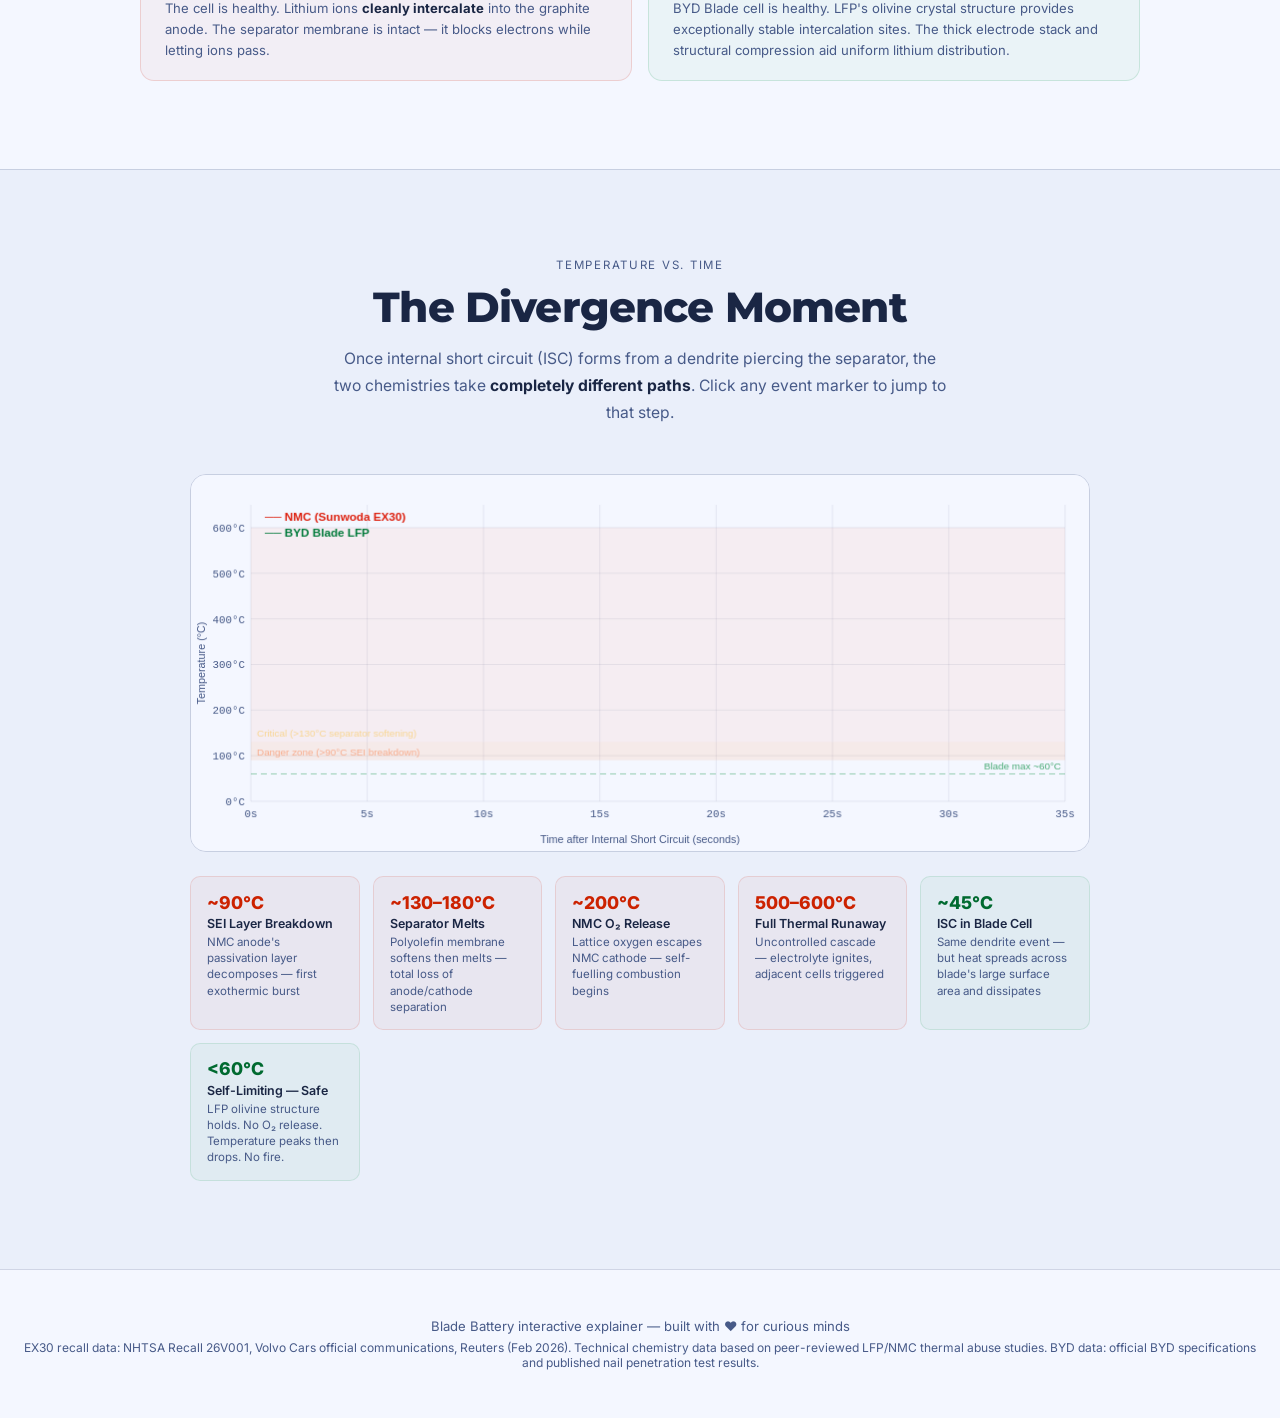
==== commit 0a2f2f36: "Fix blade nail appearing before test is triggered bladeNailTopY was hardcoded to NH*0.05 so the full" ====
--- a/index.html
+++ b/index.html
@@ -1679,7 +1679,8 @@
 
   // ── BLADE NAIL ──
   const bladeNailX = bladeBatt.x + bladeBatt.w/2 - nailW/2;
-  const bladeNailTopY = NH * 0.05;
+  const bladeAbove = bladeBatt.y * 0.9;
+  const bladeNailTopY = bladeAbove * (1 - nailProg);
   const bladeNailH = bladeBatt.y + bladeBatt.h * Math.min(nailProg, 1.1) - bladeNailTopY;
   drawNail(ctx, bladeNailX, bladeNailTopY, nailW, bladeNailH, bladeTemp);
 
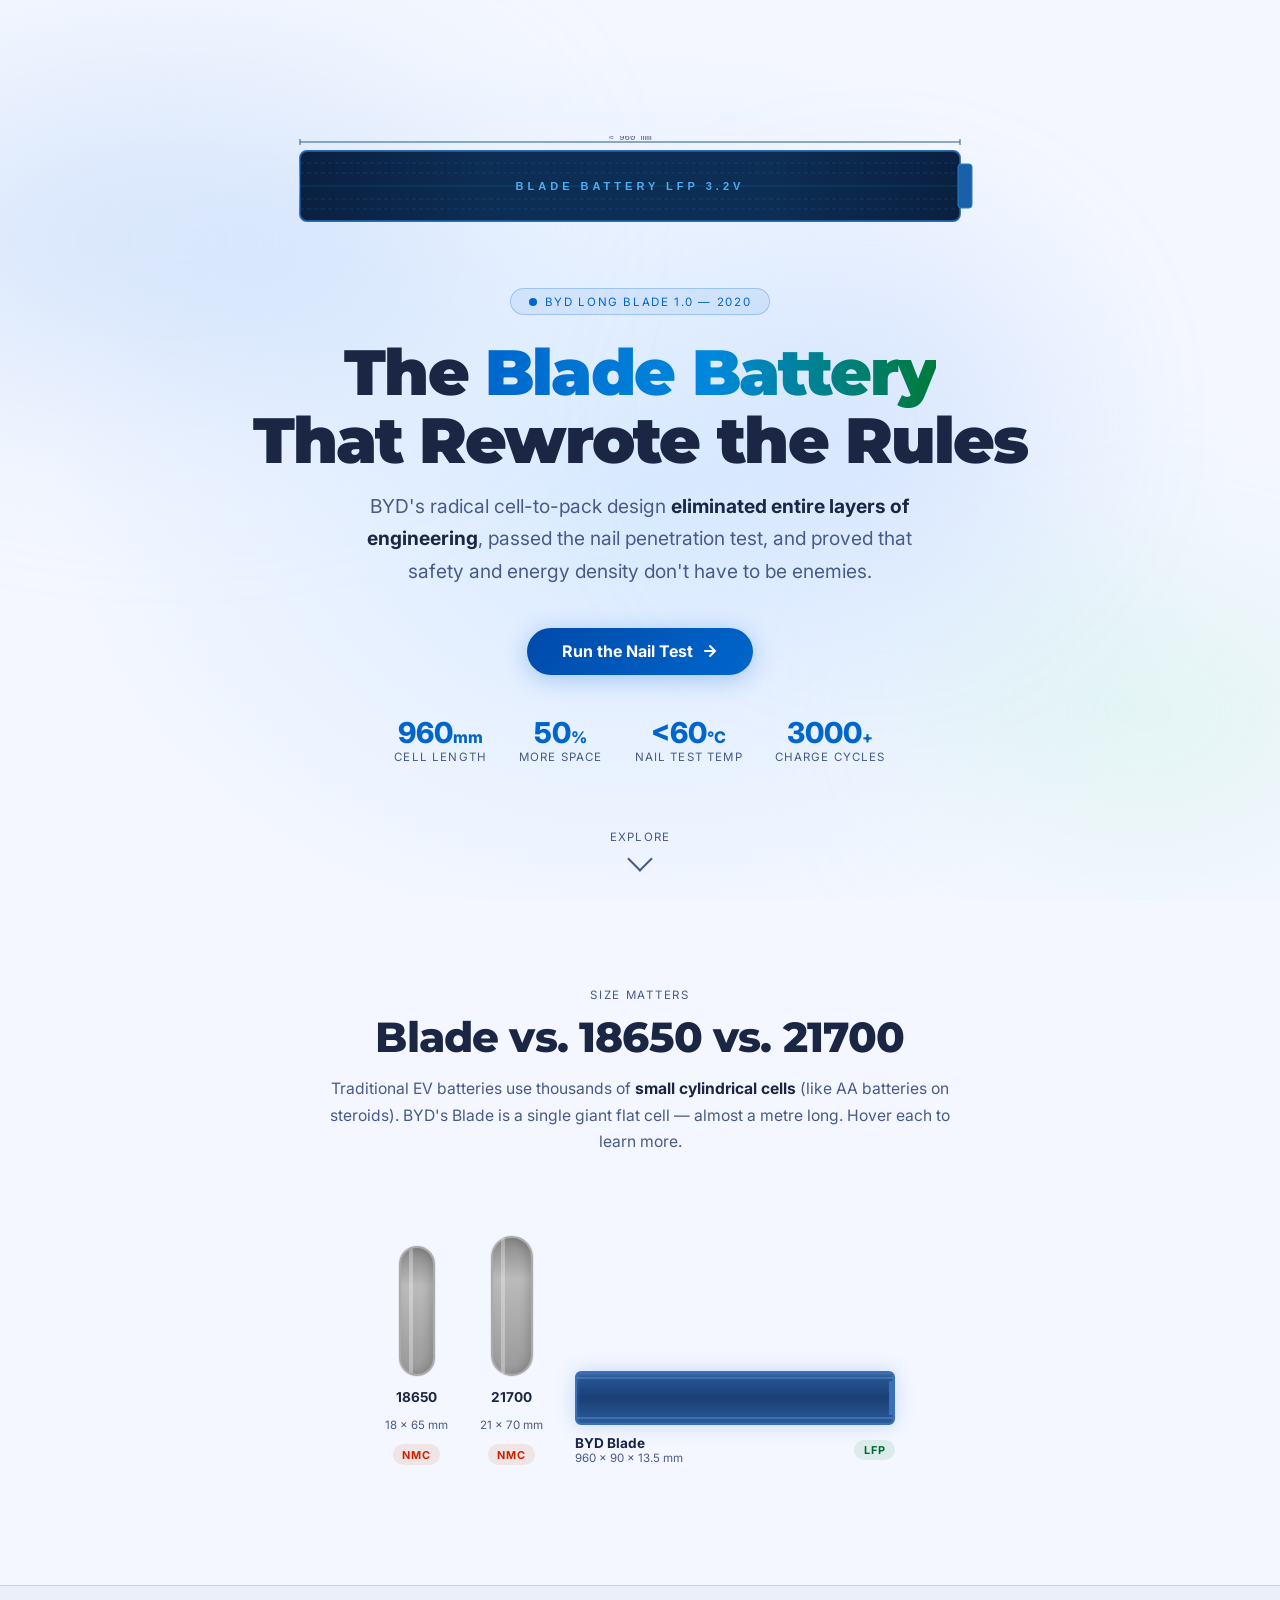
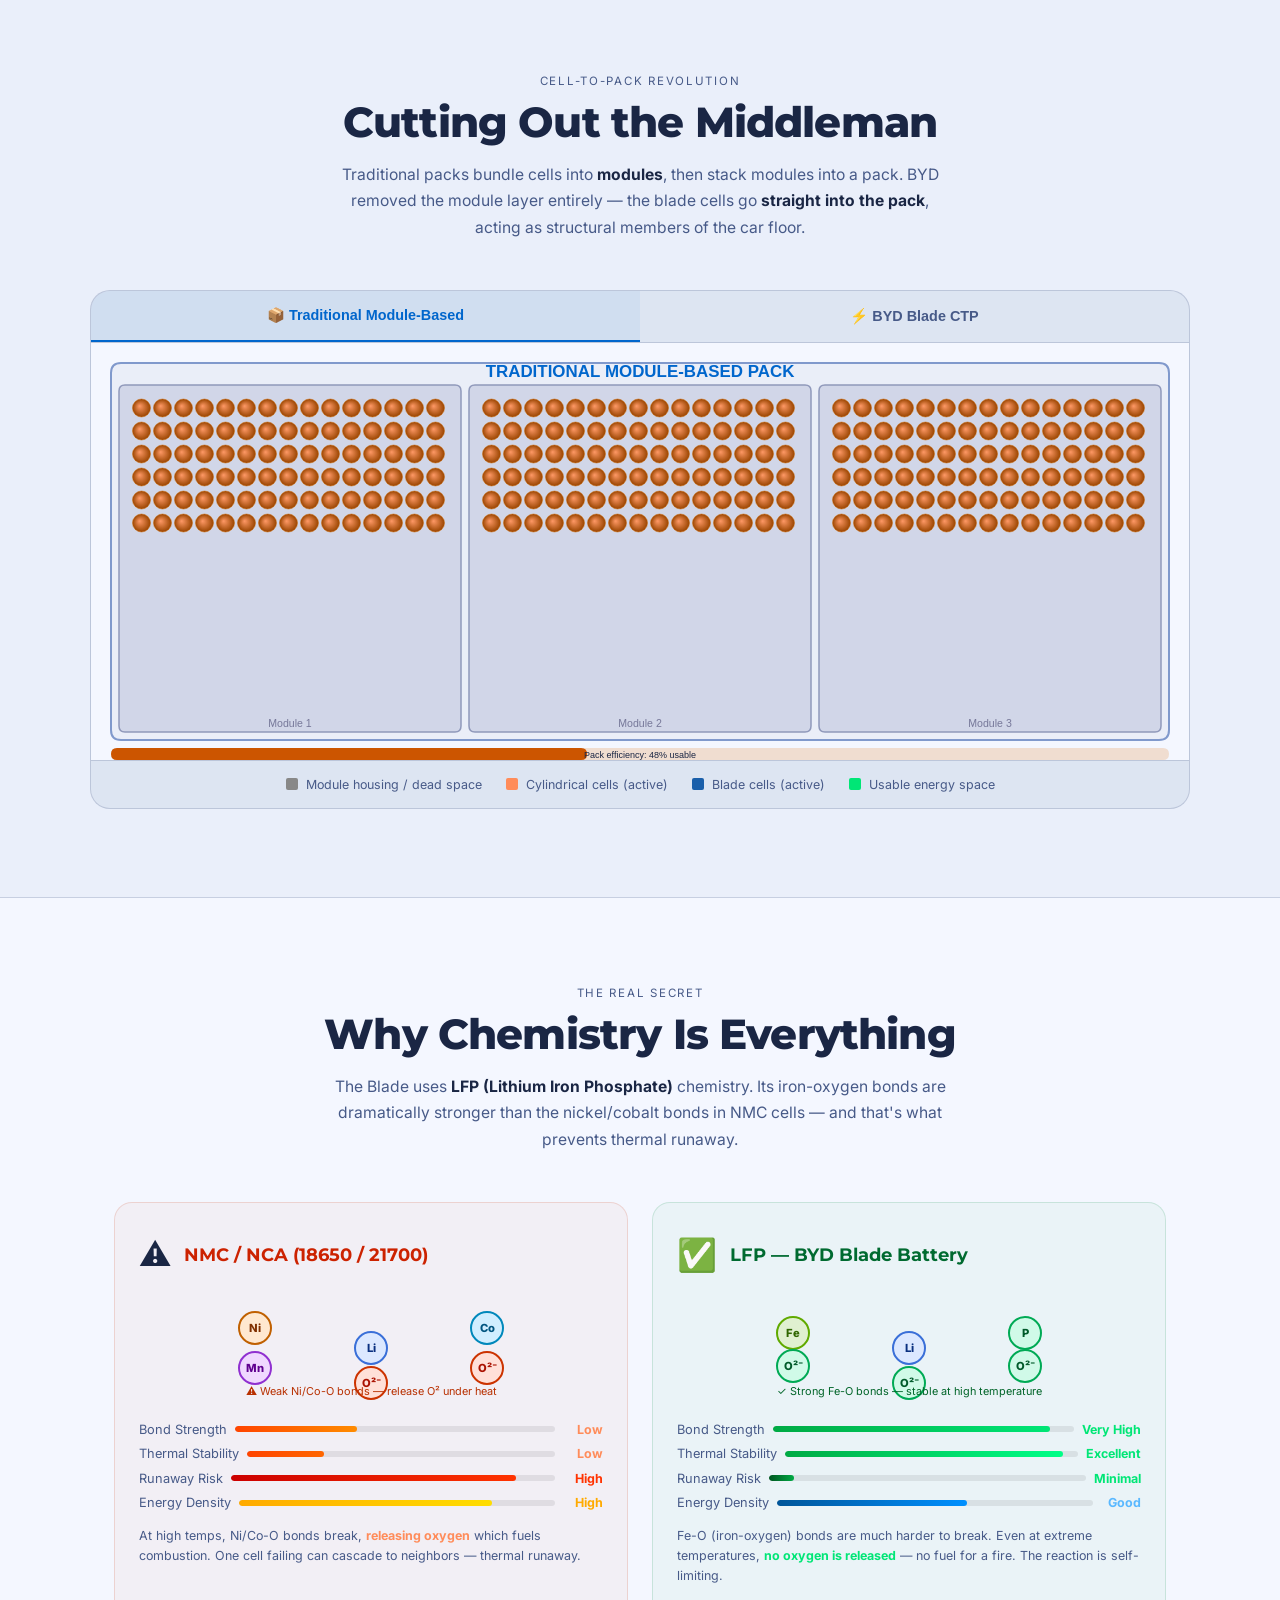
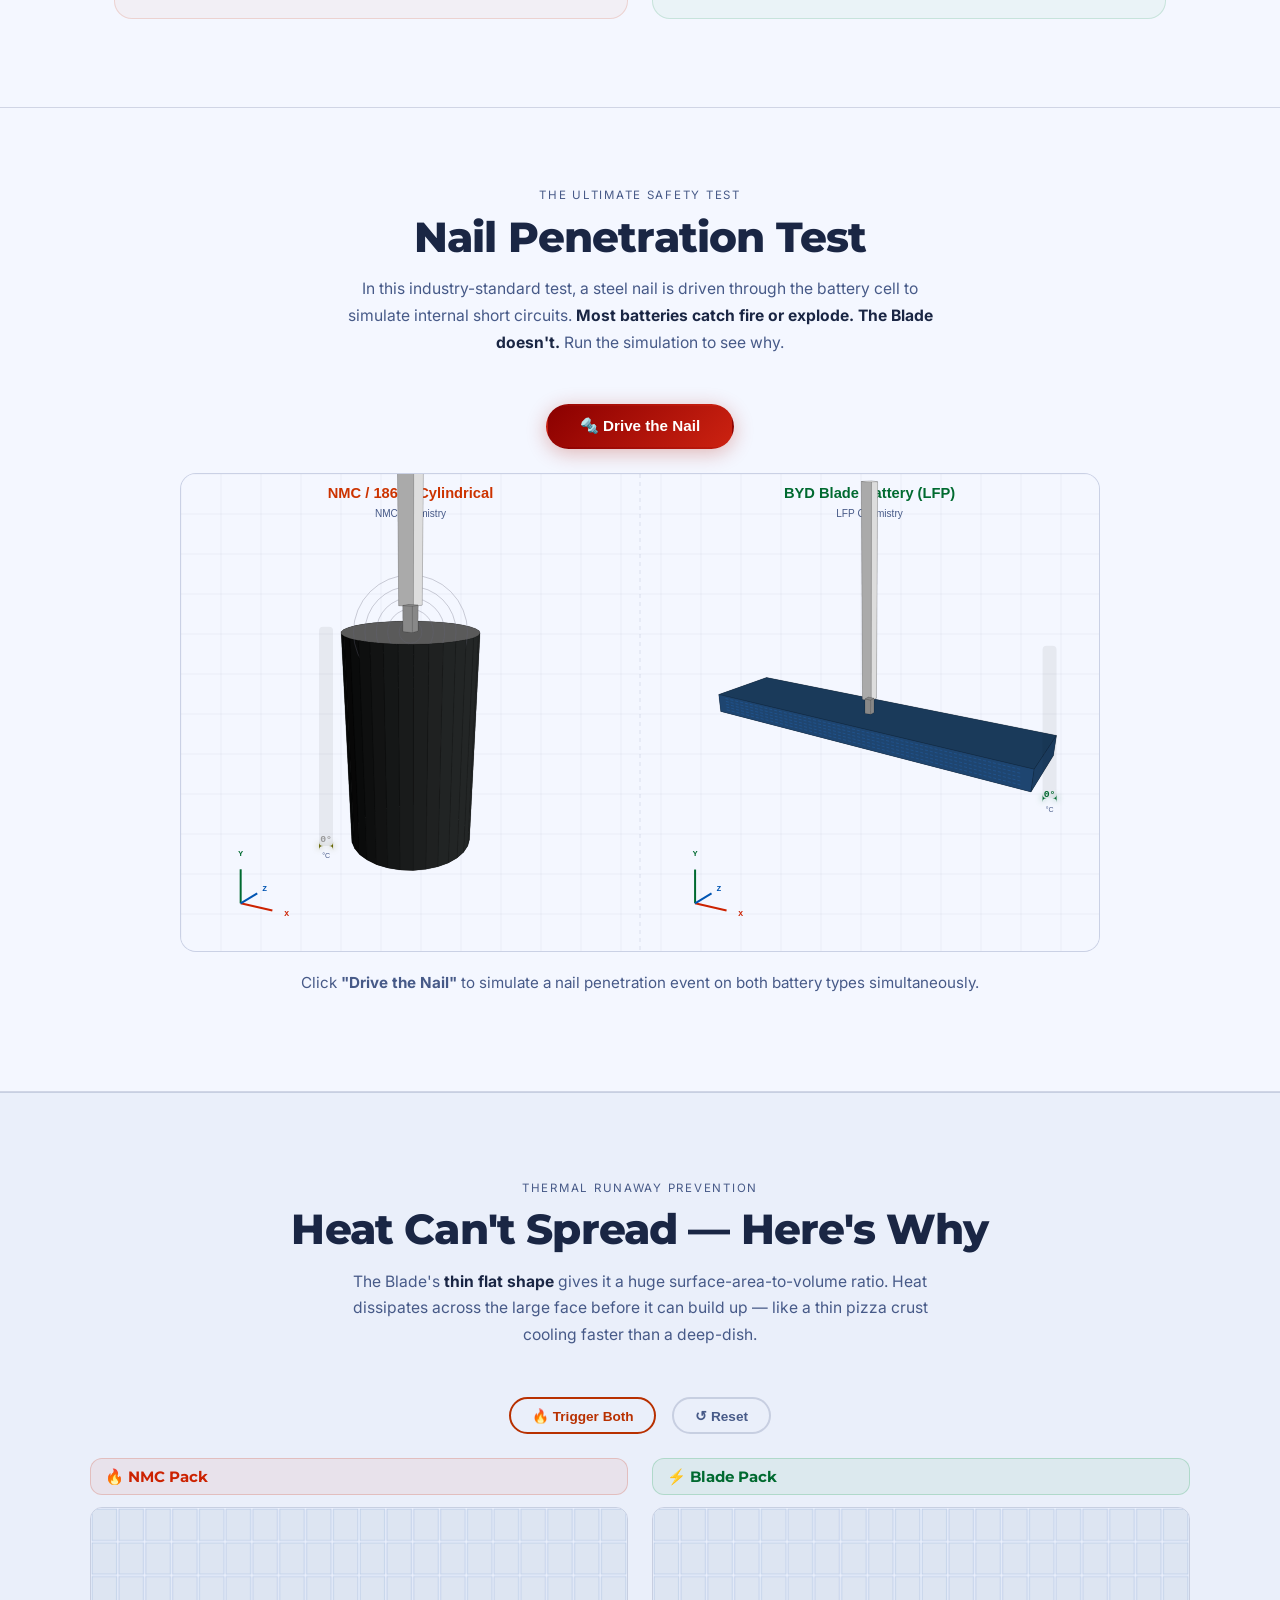
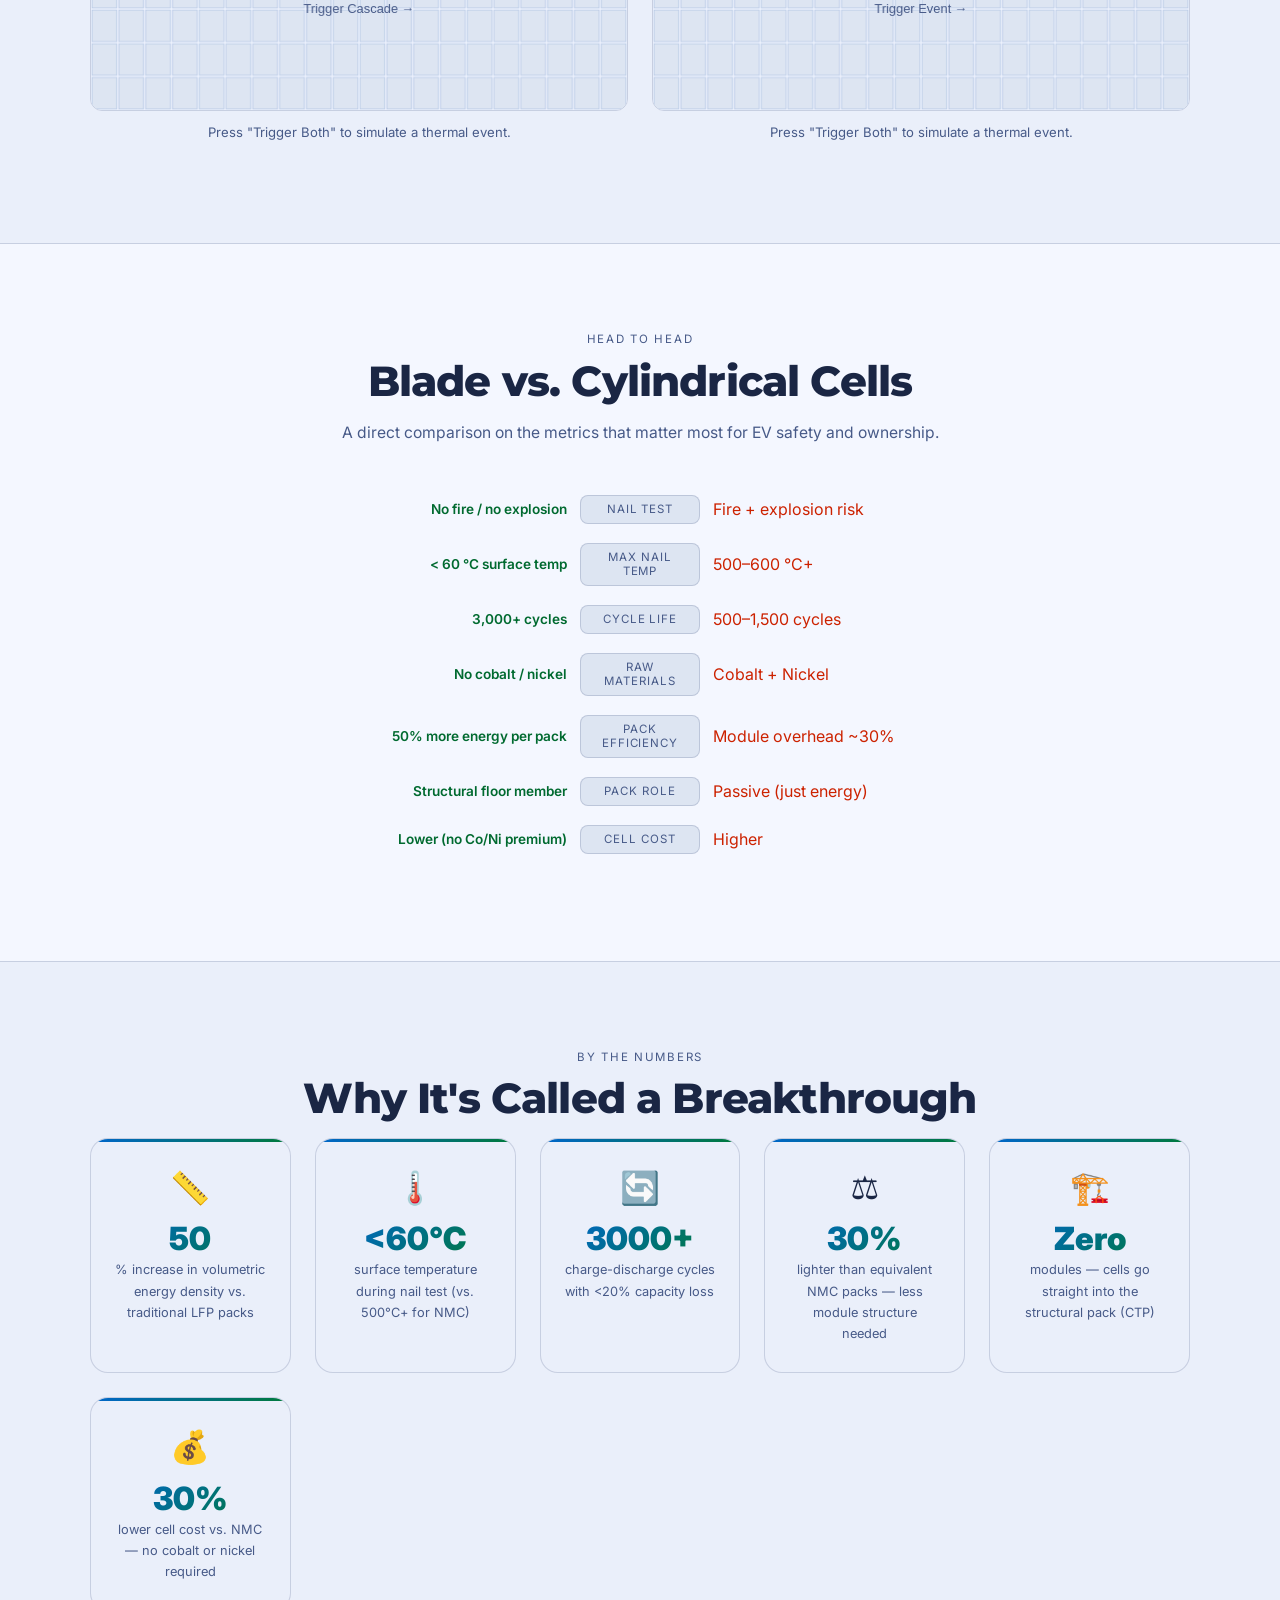
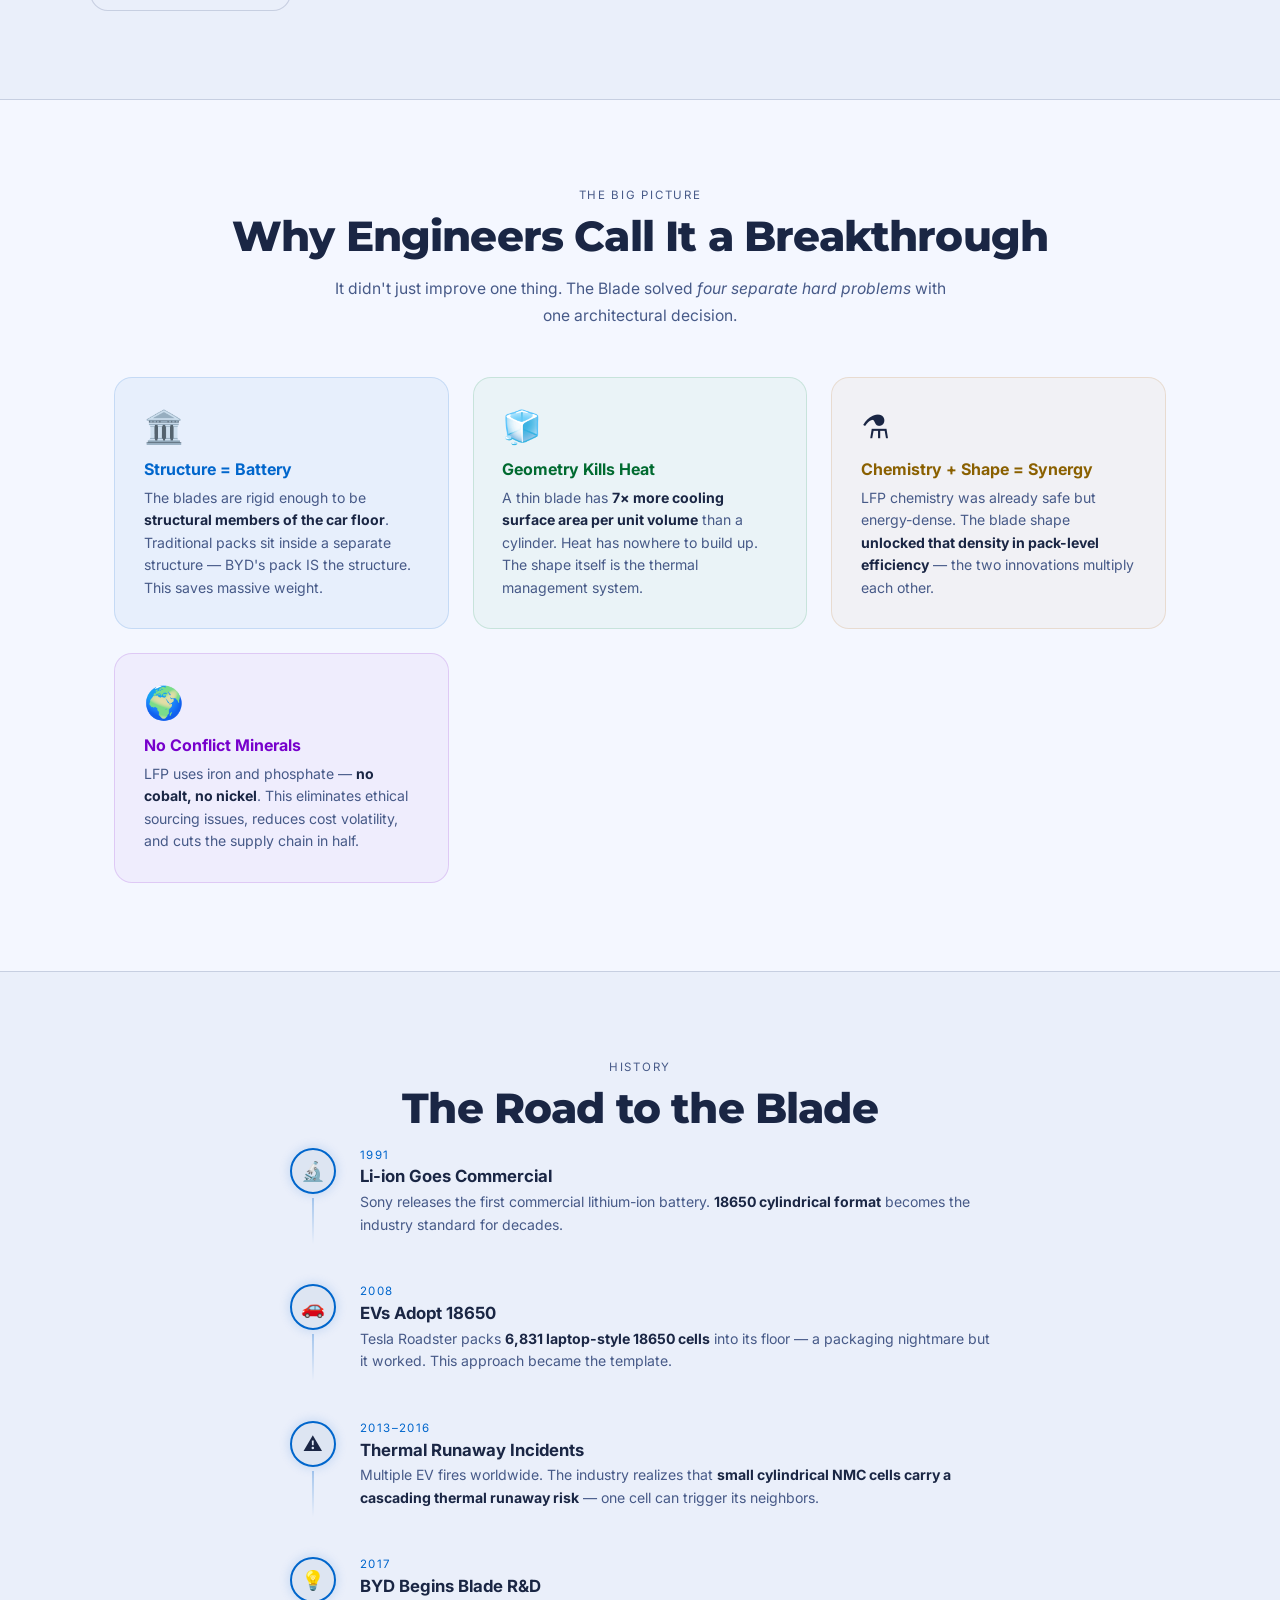
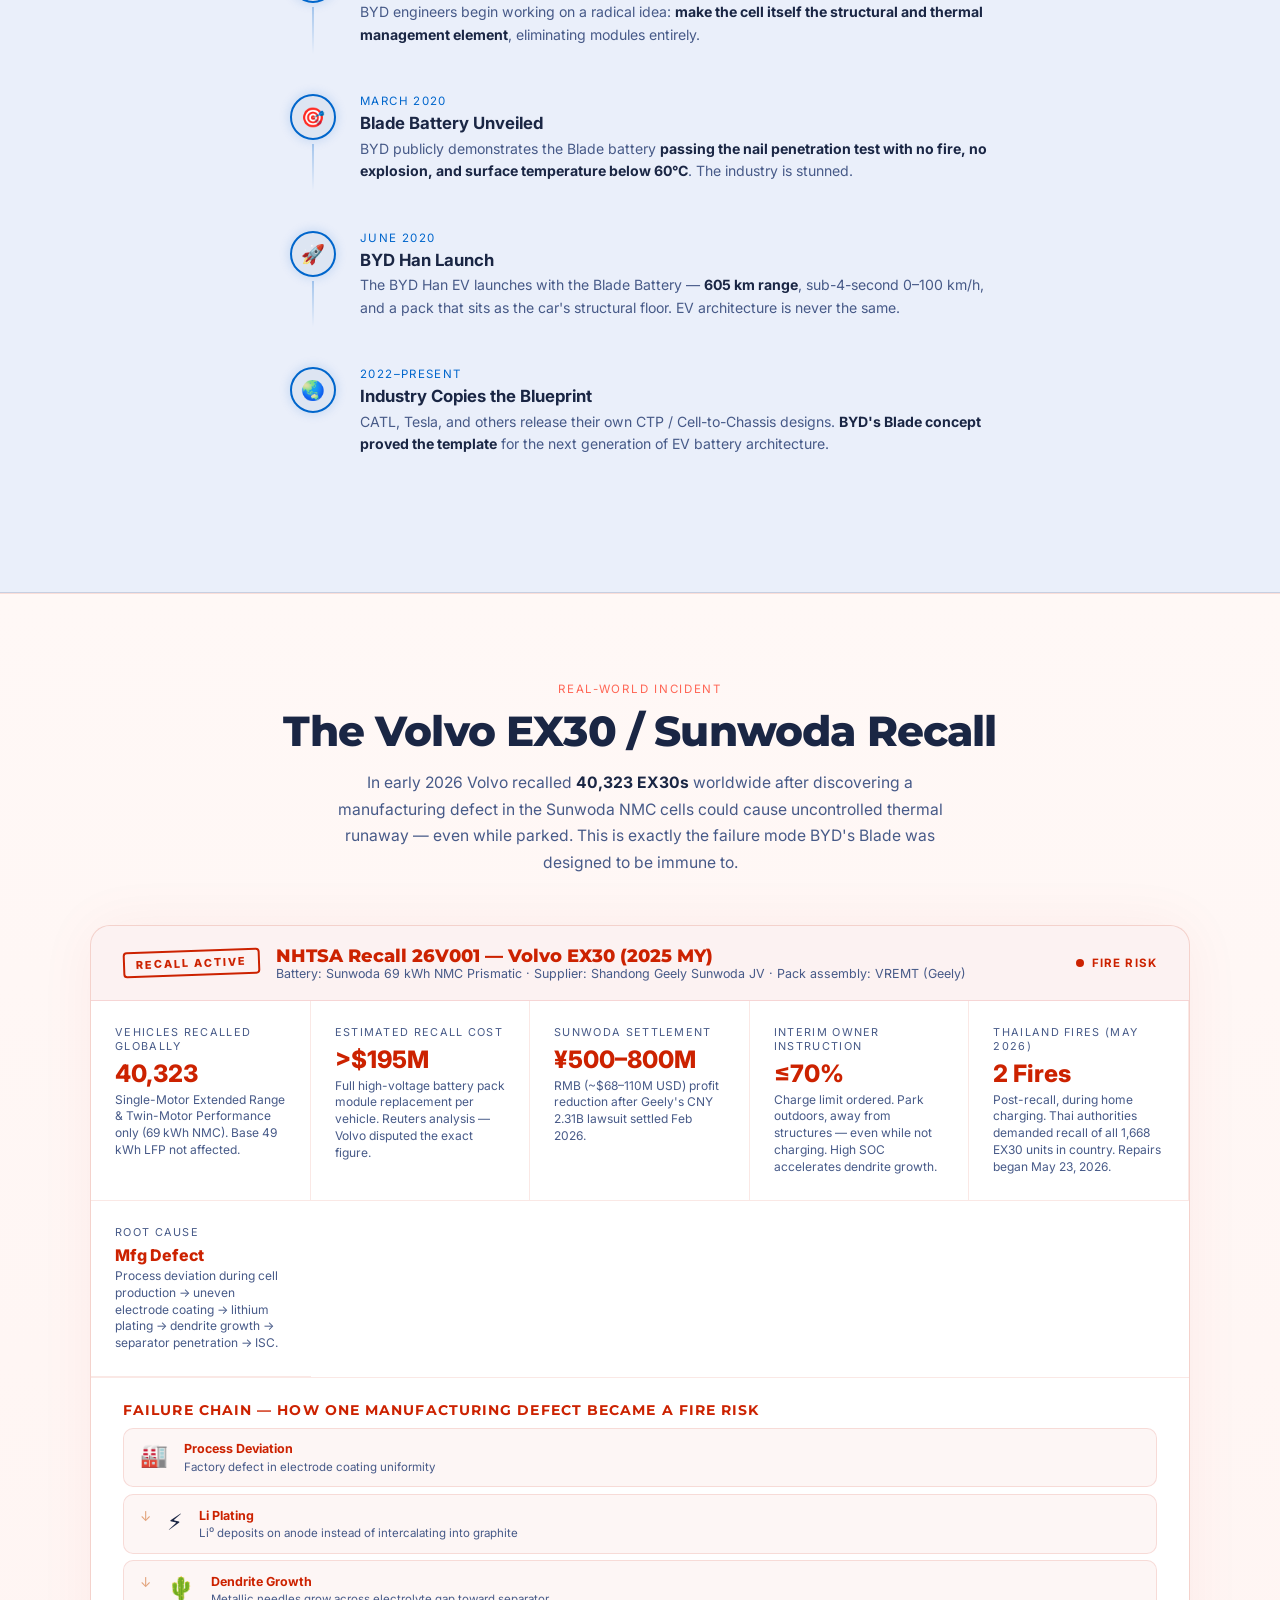
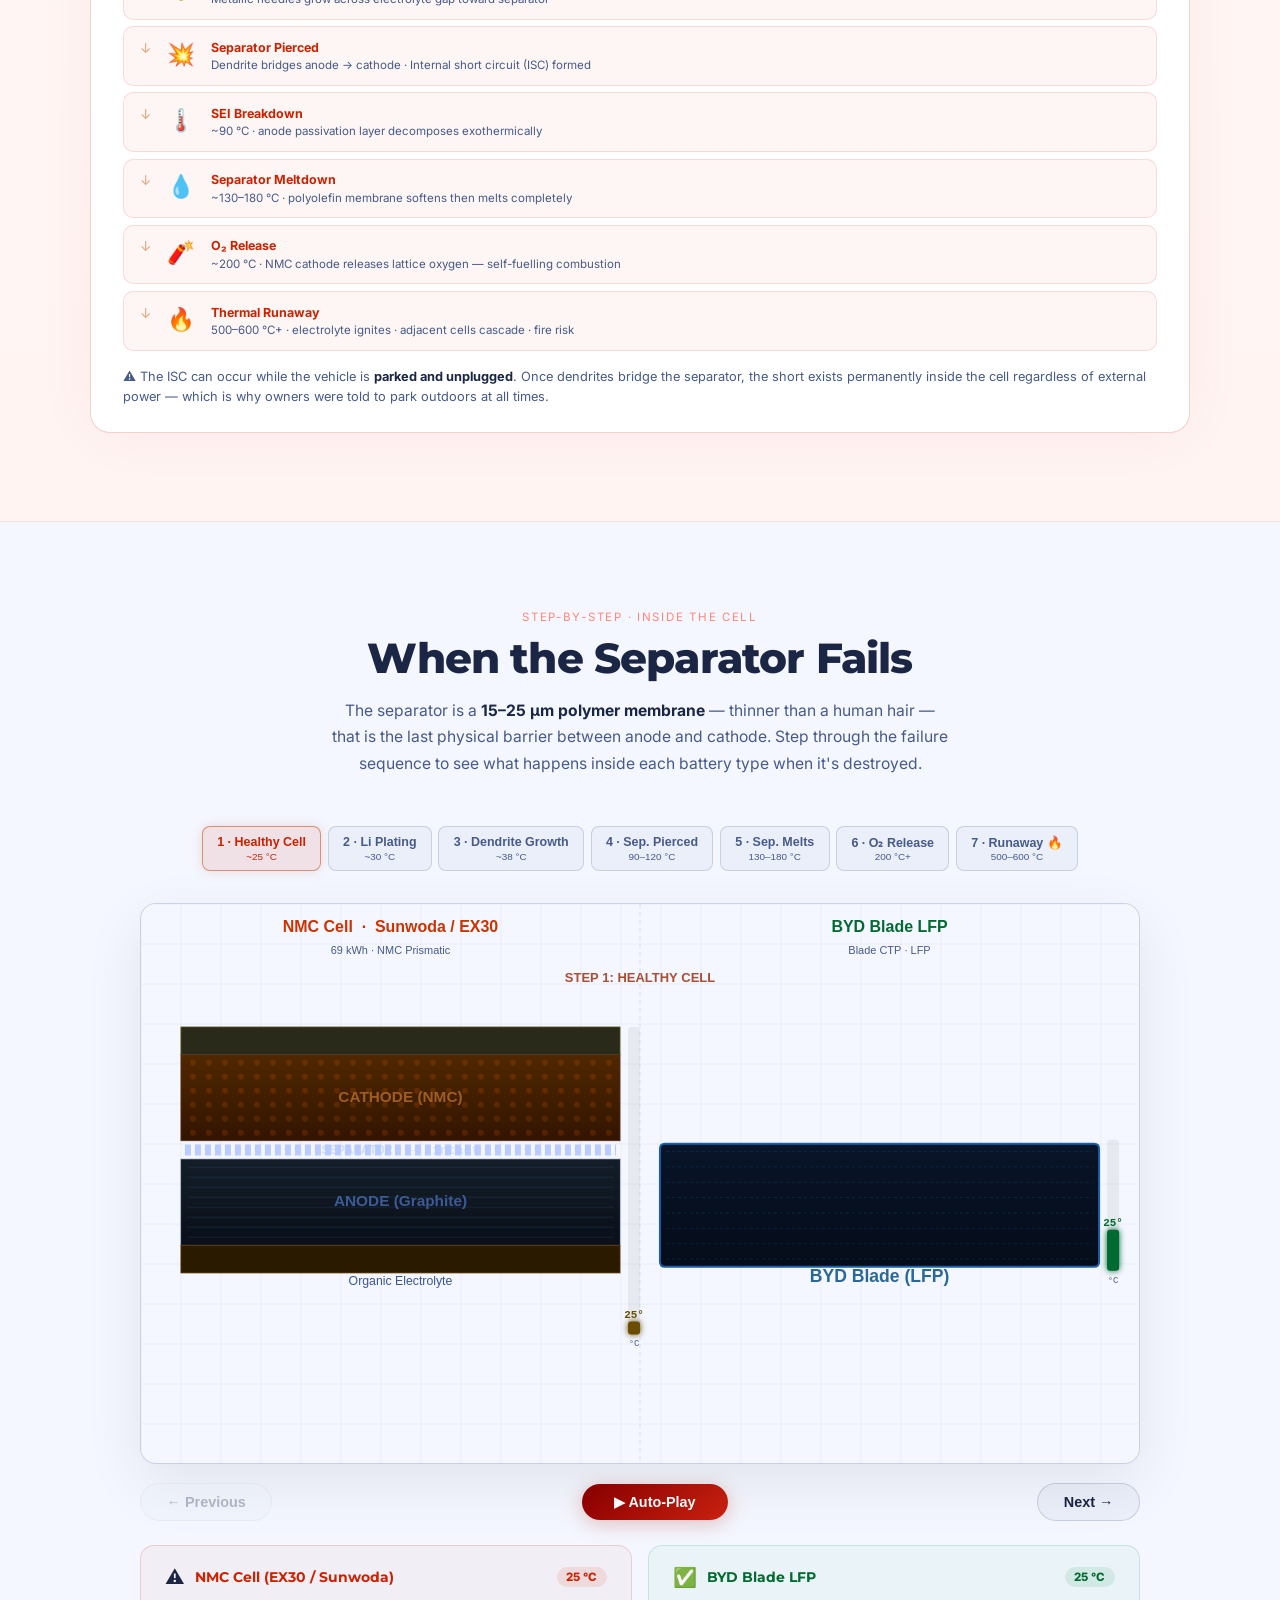
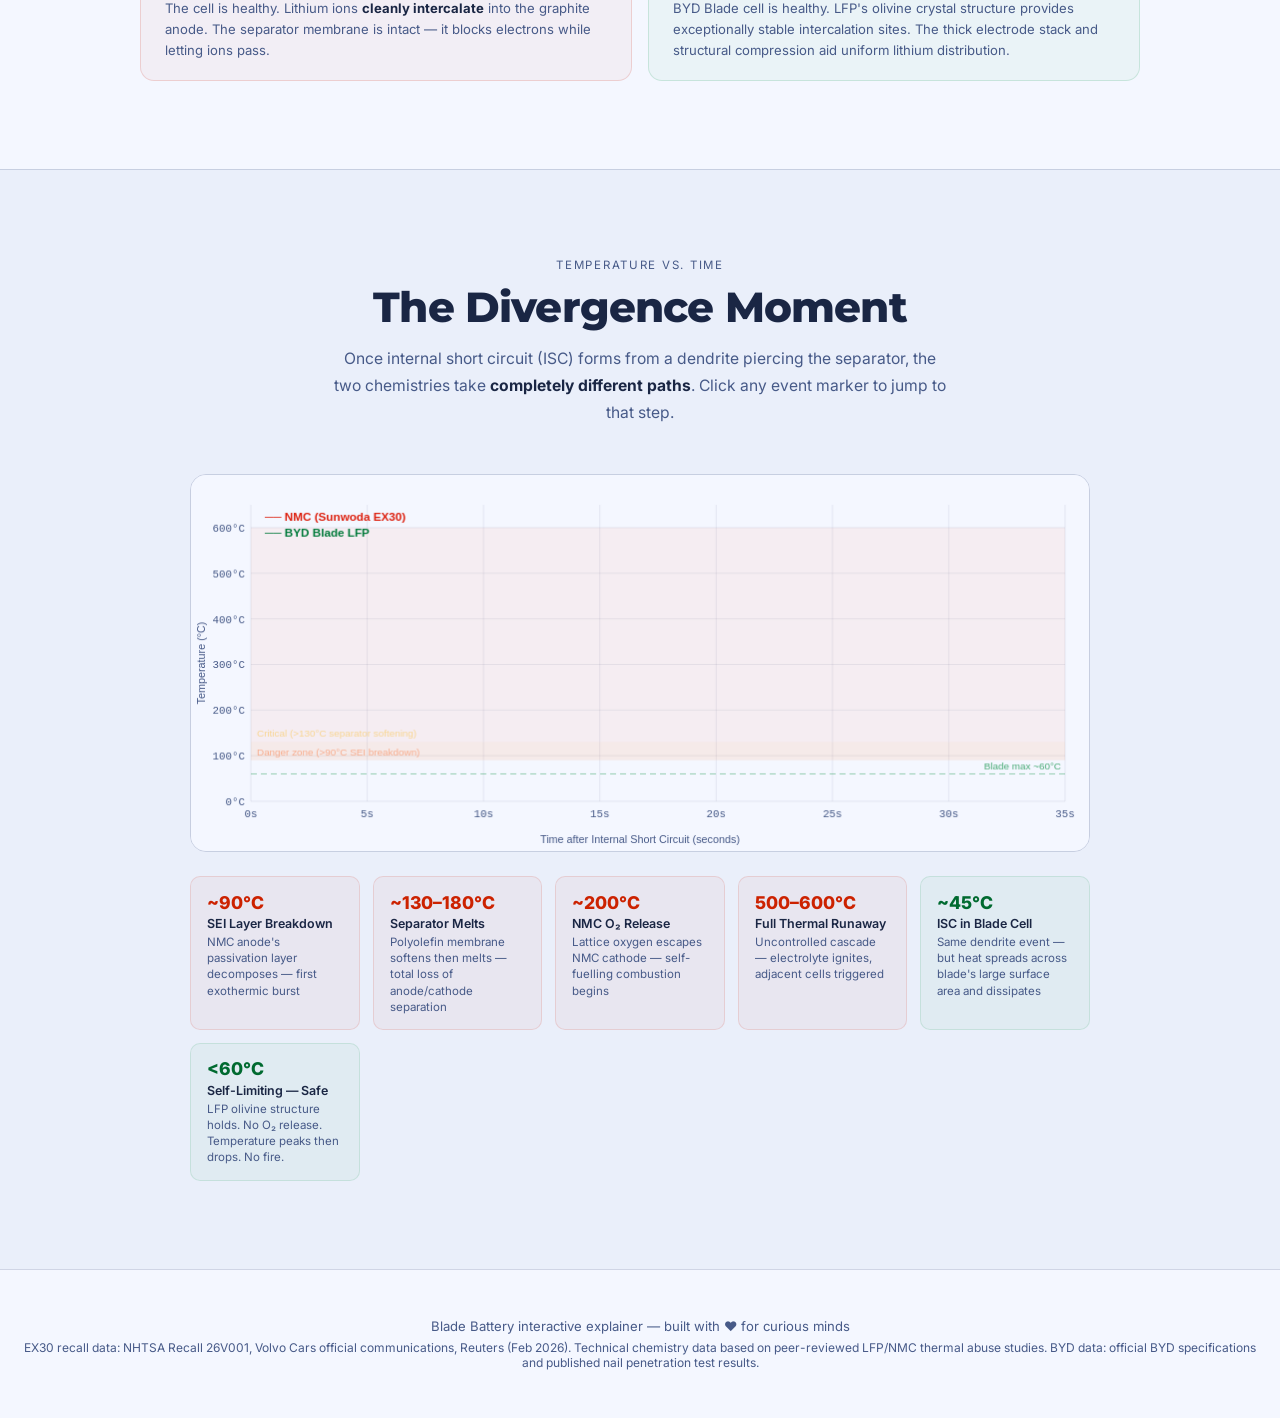
==== commit 297dff59: "Replace flat nail canvas with full 3-D perspective renderer Implements a lightweight 3-D engine (per" ====
--- a/index.html
+++ b/index.html
@@ -1593,234 +1593,233 @@
   }
 }
 
-function getNMCNailTip() {
-  const { nmcBatt, nailW } = getNailLayout();
-  const nailX = nmcBatt.x + nmcBatt.w/2 - nailW/2;
-  const tipY  = nmcBatt.y + nmcBatt.h * nailProg;
-  return { x: nailX + nailW/2, y: tipY };
-}
-
-function getNailLayout() {
-  const half = NW / 2;
-  const padX = half * 0.12;
-  const battY = NH * 0.22;
-  const battH = NH * 0.52;
-  const nailW = Math.max(6, NW * 0.01);
-
-  const nmcBatt = { x: padX, y: battY, w: half - padX * 1.5, h: battH };
-  const bladeBatt = { x: half + padX * 0.5, y: battY + battH * 0.3, w: half - padX * 1.5, h: battH * 0.38 };
-
-  return { nmcBatt, bladeBatt, nailW, half, battY, battH };
-}
-
-function drawNailFrame() {
-  const ctx = nailCtx;
-  ctx.clearRect(0, 0, NW, NH);
-
-  ctx.fillStyle = '#f4f7ff';
-  ctx.fillRect(0, 0, NW, NH);
-
-  // subtle grid
-  ctx.strokeStyle = 'rgba(0,20,80,0.04)';
-  ctx.lineWidth = 1;
-  for (let x=0;x<NW;x+=40){ctx.beginPath();ctx.moveTo(x,0);ctx.lineTo(x,NH);ctx.stroke();}
-  for (let y=0;y<NH;y+=40){ctx.beginPath();ctx.moveTo(0,y);ctx.lineTo(NW,y);ctx.stroke();}
-
-  const { nmcBatt, bladeBatt, nailW, half } = getNailLayout();
-
-  // center divider
-  ctx.strokeStyle = 'rgba(0,20,80,0.1)';
-  ctx.lineWidth = 1;
-  ctx.setLineDash([4,4]);
-  ctx.beginPath(); ctx.moveTo(half, 0); ctx.lineTo(half, NH); ctx.stroke();
-  ctx.setLineDash([]);
-
-  // section headers
-  ctx.textAlign = 'center';
-  ctx.font = `bold ${Math.max(10,NW*0.016)}px 'Segoe UI',sans-serif`;
-  ctx.fillStyle = '#cc3300';
-  ctx.fillText('NMC / 18650 Cylindrical Cell', half/2, NH*0.05);
-  ctx.fillStyle = '#006a30';
-  ctx.fillText('BYD Blade Battery (LFP)', half + half/2, NH*0.05);
-
-  ctx.font = `${Math.max(8,NW*0.012)}px 'Segoe UI',sans-serif`;
-  ctx.fillStyle = '#475a88';
-  ctx.fillText('NMC Chemistry', half/2, NH*0.09);
-  ctx.fillText('LFP Chemistry', half+half/2, NH*0.09);
-
-  // shake offset for NMC
-  const sx = shakeAmt > 0.5 ? (Math.random()-.5)*shakeAmt*2 : 0;
-  const sy = shakeAmt > 0.5 ? (Math.random()-.5)*shakeAmt : 0;
-
-  ctx.save();
-  ctx.translate(sx, sy);
-
-  // ── DRAW NMC BATTERY ──
-  drawNMCBattery(ctx, nmcBatt);
-
-  // ── NMC NAIL ──
-  const nailAbove = nmcBatt.y * 0.9;
-  const nmcNailX = nmcBatt.x + nmcBatt.w/2 - nailW/2;
-  const nmcNailTopY = nailAbove * (1 - nailProg);
-  const nmcNailBotY = nmcBatt.y + nmcBatt.h * Math.min(nailProg, 1.05);
-  drawNail(ctx, nmcNailX, nmcNailTopY, nailW, nmcNailBotY - nmcNailTopY, nmcTemp);
-
-  // ── FIRE PARTICLES ──
+let nmcNailTip2D = {x:0, y:0};
+function getNMCNailTip() { return nmcNailTip2D; }
+
+// ═══════════════════════════════════════════════════════
+//   3-D NAIL RENDERER  (perspective projection, no deps)
+// ═══════════════════════════════════════════════════════
+// Camera: azimuth 31°, elevation 22°, perspective d=5.5
+const N3_RY=0.55, N3_RX=0.38, N3_D=5.5;
+
+function n3p(x,y,z,sc,ox,oy){
+  const cy=Math.cos(N3_RY),sy=Math.sin(N3_RY);
+  const rx=x*cy+z*sy, rz1=-x*sy+z*cy;
+  const cx=Math.cos(N3_RX),sx=Math.sin(N3_RX);
+  const ry=y*cx-rz1*sx, rz2=y*sx+rz1*cx;
+  const s=N3_D/(N3_D+rz2)*sc;
+  return[rx*s+ox, ry*s+oy, rz2];
+}
+
+function n3Face(ctx,pts,fill,stroke){
+  ctx.beginPath();
+  ctx.moveTo(pts[0][0],pts[0][1]);
+  for(let i=1;i<pts.length;i++)ctx.lineTo(pts[i][0],pts[i][1]);
+  ctx.closePath();
+  if(fill){ctx.fillStyle=fill;ctx.fill();}
+  if(stroke){ctx.strokeStyle=stroke;ctx.lineWidth=0.7;ctx.stroke();}
+}
+
+// 6-face box. cols=[top,bottom,front,back,left,right]
+function n3Box(ctx,cx,cy,cz,w,h,d,cols,sc,ox,oy){
+  const[hw,hh,hd]=[w/2,h/2,d/2];
+  const V=(dx,dy,dz)=>n3p(cx+dx,cy+dy,cz+dz,sc,ox,oy);
+  const F=[
+    {v:[V(-hw,-hh,-hd),V( hw,-hh,-hd),V( hw,-hh, hd),V(-hw,-hh, hd)],c:cols[0]},
+    {v:[V(-hw, hh,-hd),V( hw, hh,-hd),V( hw, hh, hd),V(-hw, hh, hd)],c:cols[1]},
+    {v:[V(-hw,-hh,-hd),V( hw,-hh,-hd),V( hw, hh,-hd),V(-hw, hh,-hd)],c:cols[2]},
+    {v:[V(-hw,-hh, hd),V( hw,-hh, hd),V( hw, hh, hd),V(-hw, hh, hd)],c:cols[3]},
+    {v:[V(-hw,-hh,-hd),V(-hw,-hh, hd),V(-hw, hh, hd),V(-hw, hh,-hd)],c:cols[4]},
+    {v:[V( hw,-hh,-hd),V( hw,-hh, hd),V( hw, hh, hd),V( hw, hh,-hd)],c:cols[5]},
+  ];
+  F.forEach(f=>f.z=f.v.reduce((s,p)=>s+p[2],0)/4);
+  F.sort((a,b)=>b.z-a.z);
+  F.forEach(f=>n3Face(ctx,f.v,f.c,'rgba(0,0,0,0.16)'));
+}
+
+// Cylinder with jellyroll rings on the top cap
+function n3Cyl(ctx,cx,cy,cz,r,h,segs,temp,sc,ox,oy){
+  const F=[];
+  for(let i=0;i<segs;i++){
+    const a0=(i/segs)*Math.PI*2, a1=((i+1)/segs)*Math.PI*2;
+    const[x0,z0,x1,z1]=[Math.cos(a0)*r,Math.sin(a0)*r,Math.cos(a1)*r,Math.sin(a1)*r];
+    const v=[n3p(cx+x0,cy-h/2,cz+z0,sc,ox,oy),n3p(cx+x1,cy-h/2,cz+z1,sc,ox,oy),
+             n3p(cx+x1,cy+h/2,cz+z1,sc,ox,oy),n3p(cx+x0,cy+h/2,cz+z0,sc,ox,oy)];
+    const avgZ=(v[0][2]+v[1][2]+v[2][2]+v[3][2])/4;
+    const bright=Math.max(0.18,Math.cos((a0+a1)/2)*0.55+0.45);
+    F.push({v,avgZ,bright,side:true});
+  }
+  const capPts=(bot)=>{
+    const pts=[];
+    for(let i=0;i<segs;i++){const a=(i/segs)*Math.PI*2;pts.push(n3p(cx+Math.cos(a)*r,cy+(bot?1:-1)*h/2,cz+Math.sin(a)*r,sc,ox,oy));}
+    return pts;
+  };
+  const topV=capPts(false), botV=capPts(true);
+  F.push({v:topV,avgZ:topV.reduce((s,p)=>s+p[2],0)/segs,top:true});
+  F.push({v:botV,avgZ:botV.reduce((s,p)=>s+p[2],0)/segs,bot:true});
+  F.sort((a,b)=>b.avgZ-a.avgZ);
+  F.forEach(f=>{
+    let fill;
+    if(f.top){
+      fill=temp>0.12?`rgb(${Math.round(80+temp*175)},${Math.round(55*(1-temp))},${Math.round(35*(1-temp))})`:
+                    '#5a5a5a';
+    }else if(f.bot){
+      fill='#1c1c1c';
+    }else{
+      const br=f.bright;
+      fill=`rgb(${Math.round((35+temp*210)*br)},${Math.round(38*(1-temp)*br)},${Math.round(38*(1-temp)*br)})`;
+    }
+    n3Face(ctx,f.v,fill,'rgba(0,0,0,0.12)');
+    if(f.top){
+      const tcx=f.v.reduce((s,p)=>s+p[0],0)/f.v.length;
+      const tcy=f.v.reduce((s,p)=>s+p[1],0)/f.v.length;
+      const apr=Math.hypot(f.v[0][0]-tcx,f.v[0][1]-tcy);
+      ctx.save();
+      ctx.strokeStyle=temp>0.1?`rgba(255,${Math.round(80*(1-temp))},0,0.5)`:'rgba(100,100,120,0.35)';
+      ctx.lineWidth=0.9;
+      for(let jr=apr*0.18;jr<apr*0.93;jr+=apr*0.18){ctx.beginPath();ctx.arc(tcx,tcy,jr,0,Math.PI*2);ctx.stroke();}
+      ctx.restore();
+    }
+  });
+}
+
+// Steel nail: shaft box + pointed tip box
+function n3Nail(ctx,cx,tipY,cz,r,shaftTopY,temp,sc,ox,oy){
+  const shaftH=tipY-r*3-shaftTopY;
+  const s1=temp>0.1?`rgb(${Math.round(155+temp*100)},${Math.round(130*(1-temp))},${Math.round(100*(1-temp))})`:'#aaa';
+  const s2=temp>0.1?`rgb(${Math.round(205+temp*50)},${Math.round(180*(1-temp))},${Math.round(140*(1-temp))})`:'#ddd';
+  const tc=temp>0.1?`rgb(${Math.round(200+temp*55)},${Math.round(75*(1-temp))},0)`:'#888';
+  if(shaftH>0) n3Box(ctx,cx,shaftTopY+shaftH/2,cz,r*2,shaftH,r*2,[s2,s1,s1,s1,s1,s2],sc,ox,oy);
+  const tipH=r*3, tipCY=tipY-tipH/2;
+  if(tipCY>shaftTopY-r) n3Box(ctx,cx,tipCY,cz,r*1.3,tipH,r*1.3,[tc,tc,tc,tc,tc,tc],sc,ox,oy);
+}
+
+// XYZ axis indicator at screen point (ox,oy)
+function n3Axes(ctx,ox,oy,sc){
+  const len=0.7,fs=Math.max(8,sc*0.11);
+  [[len,0,0,'#cc2200','X'],[0,-len,0,'#006a30','Y'],[0,0,len,'#0055b3','Z']].forEach(([lx,ly,lz,col,lbl])=>{
+    const[ax,ay]=n3p(0,0,0,sc,ox,oy),[bx,by]=n3p(lx,ly,lz,sc,ox,oy);
+    ctx.beginPath();ctx.strokeStyle=col;ctx.lineWidth=2;ctx.moveTo(ax,ay);ctx.lineTo(bx,by);ctx.stroke();
+    ctx.fillStyle=col;ctx.font=`bold ${fs}px monospace`;ctx.textAlign='center';ctx.textBaseline='middle';
+    ctx.fillText(lbl,bx+(bx-ax)*0.45,by+(by-ay)*0.45);
+  });
+}
+
+function drawNailFrame(){
+  const ctx=nailCtx;
+  ctx.clearRect(0,0,NW,NH);
+  ctx.fillStyle='#f4f7ff';ctx.fillRect(0,0,NW,NH);
+
+  ctx.strokeStyle='rgba(0,20,80,0.04)';ctx.lineWidth=1;
+  for(let x=0;x<NW;x+=40){ctx.beginPath();ctx.moveTo(x,0);ctx.lineTo(x,NH);ctx.stroke();}
+  for(let y=0;y<NH;y+=40){ctx.beginPath();ctx.moveTo(0,y);ctx.lineTo(NW,y);ctx.stroke();}
+
+  const half=NW/2;
+  ctx.strokeStyle='rgba(0,20,80,0.1)';ctx.lineWidth=1;ctx.setLineDash([4,4]);
+  ctx.beginPath();ctx.moveTo(half,0);ctx.lineTo(half,NH);ctx.stroke();ctx.setLineDash([]);
+
+  ctx.textAlign='center';
+  ctx.font=`bold ${Math.max(10,NW*0.016)}px 'Segoe UI',sans-serif`;
+  ctx.fillStyle='#cc3300';ctx.fillText('NMC / 18650 Cylindrical',half/2,NH*0.05);
+  ctx.fillStyle='#006a30';ctx.fillText('BYD Blade Battery (LFP)',half+half/2,NH*0.05);
+  ctx.font=`${Math.max(8,NW*0.011)}px 'Segoe UI',sans-serif`;
+  ctx.fillStyle='#475a88';
+  ctx.fillText('NMC Chemistry',half/2,NH*0.09);
+  ctx.fillText('LFP Chemistry',half+half/2,NH*0.09);
+
+  // ── NMC 3-D ─────────────────────────────────────────────
+  const nmcSc=NH*0.19, nmcOx=half*0.5, nmcOy=NH*0.56;
+  const NR=0.7, NHC=2.4;
+  const sx=shakeAmt>0.5?(Math.random()-.5)*shakeAmt*2:0;
+  const sy=shakeAmt>0.5?(Math.random()-.5)*shakeAmt*0.8:0;
+
+  if(nmcTemp>0.08){
+    const gc=n3p(0,0,0,nmcSc,nmcOx+sx,nmcOy+sy);
+    const gr=ctx.createRadialGradient(gc[0],gc[1],0,gc[0],gc[1],nmcSc*1.4);
+    gr.addColorStop(0,`rgba(255,${Math.round(110*(1-nmcTemp))},0,${nmcTemp*0.28})`);
+    gr.addColorStop(1,'rgba(255,80,0,0)');
+    ctx.fillStyle=gr;ctx.beginPath();ctx.arc(gc[0],gc[1],nmcSc*1.4,0,Math.PI*2);ctx.fill();
+  }
+  n3Cyl(ctx,0,0,0,NR,NHC,32,nmcTemp,nmcSc,nmcOx+sx,nmcOy+sy);
+
+  const nmcNailR=0.085, nmcShaftTop=-(NHC/2+1.45);
+  const nmcTipY=-(NHC/2)+NHC*nailProg;
+  n3Nail(ctx,0,nmcTipY,0,nmcNailR,nmcShaftTop,nmcTemp,nmcSc,nmcOx+sx,nmcOy+sy);
+
+  const tp=n3p(0,nmcTipY,0,nmcSc,nmcOx+sx,nmcOy+sy);
+  nmcNailTip2D={x:tp[0],y:tp[1]};
   drawFireParticles(ctx);
   drawSparks(ctx);
 
-  // ── NMC TEMPERATURE GAUGE ──
-  drawTempGauge(ctx, nmcBatt.x - 22, nmcBatt.y, 14, nmcBatt.h, nmcTemp, 600, true);
-
-  ctx.restore();
-
-  // ── DRAW BLADE BATTERY ──
-  drawBladeBattery(ctx, bladeBatt);
-
-  // ── BLADE NAIL ──
-  const bladeNailX = bladeBatt.x + bladeBatt.w/2 - nailW/2;
-  const bladeAbove = bladeBatt.y * 0.9;
-  const bladeNailTopY = bladeAbove * (1 - nailProg);
-  const bladeNailH = bladeBatt.y + bladeBatt.h * Math.min(nailProg, 1.1) - bladeNailTopY;
-  drawNail(ctx, bladeNailX, bladeNailTopY, nailW, bladeNailH, bladeTemp);
-
-  // ── BLADE TEMPERATURE GAUGE ──
-  drawTempGauge(ctx, bladeBatt.x + bladeBatt.w + 8, bladeBatt.y, 14, bladeBatt.h, bladeTemp, 60, false);
-
-  // ── STATUS OVERLAYS ──
-  if (nailPhase === 'done') {
-    drawResultOverlay(ctx, nmcBatt, false);
-    drawResultOverlay(ctx, bladeBatt, true);
-  }
-
-  // ── PROGRESS INDICATOR ──
-  if (nailPhase !== 'ready') {
-    ctx.fillStyle = 'rgba(0,0,0,0.08)';
-    ctx.fillRect(NW*0.1, NH - 16, NW*0.8, 8);
-    const barC = nailProg < 0.5 ? '#cc8800' : '#cc3300';
-    ctx.fillStyle = barC;
-    ctx.fillRect(NW*0.1, NH - 16, NW*0.8*nailProg, 8);
-    ctx.fillStyle = 'rgba(0,0,0,0.6)';
-    ctx.font = `${Math.max(7,NW*0.011)}px monospace`;
-    ctx.textAlign = 'center';
-    ctx.fillText(`Nail penetration: ${Math.round(nailProg*100)}%`, NW/2, NH - 20);
-  }
-}
-
-function drawNMCBattery(ctx, b) {
-  ctx.save();
-  // heat glow
-  if (nmcTemp > 0) {
-    const g = ctx.createRadialGradient(b.x+b.w/2, b.y+b.h/2, 0, b.x+b.w/2, b.y+b.h/2, b.w*0.7);
-    const r = Math.round(nmcTemp * 255);
-    const g2 = Math.round((1-nmcTemp)*100);
-    g.addColorStop(0, `rgba(${r},${g2},0,${nmcTemp*0.7})`);
-    g.addColorStop(1, 'rgba(0,0,0,0)');
-    ctx.fillStyle = g;
-    ctx.beginPath(); ctx.rect(b.x-20,b.y-20,b.w+40,b.h+40); ctx.fill();
-  }
-
-  // body
-  roundRect(ctx, b.x, b.y, b.w, b.h, 8);
-  const bodyG = ctx.createLinearGradient(b.x,b.y,b.x+b.w,b.y);
-  bodyG.addColorStop(0,'#1a1a1a'); bodyG.addColorStop(.5,'#2a2a2a'); bodyG.addColorStop(1,'#1a1a1a');
-  ctx.fillStyle = bodyG;
-  ctx.fill();
-  ctx.strokeStyle = nmcTemp > 0.3 ? `rgba(255,${Math.round((1-nmcTemp)*100)},0,0.8)` : '#555';
-  ctx.lineWidth = 2;
-  ctx.stroke();
-
-  // jellyroll pattern
-  const cx = b.x + b.w/2, cy = b.y + b.h/2;
-  const maxR = Math.min(b.w, b.h) * 0.42;
-  for (let r = 4; r < maxR; r += 7) {
-    const hot = nmcTemp > 0.1;
-    ctx.strokeStyle = hot
-      ? `rgba(${Math.round(nmcTemp*255)},${Math.round((1-nmcTemp)*80)},0,${0.15+nmcTemp*0.3})`
-      : 'rgba(100,100,120,0.3)';
-    ctx.lineWidth = 2;
-    ctx.beginPath(); ctx.arc(cx, cy, r, 0, Math.PI*2); ctx.stroke();
-  }
-
-  // label
-  ctx.fillStyle = nmcTemp > 0.3 ? '#cc3300' : '#666';
-  ctx.font = `bold ${Math.max(8,b.w*0.07)}px 'Segoe UI',sans-serif`;
-  ctx.textAlign = 'center';
-  ctx.fillText('18650', cx, b.y + b.h + 16);
-
-  ctx.restore();
-}
-
-function drawBladeBattery(ctx, b) {
-  ctx.save();
-  // safe glow
-  if (nailProg > 0.3) {
-    ctx.shadowColor = '#00e676';
-    ctx.shadowBlur = 10;
-  }
-
-  roundRect(ctx, b.x, b.y, b.w, b.h, 5);
-  const bodyG = ctx.createLinearGradient(b.x,b.y,b.x,b.y+b.h);
-  bodyG.addColorStop(0,'#0a2040'); bodyG.addColorStop(.5,'#0d2e54'); bodyG.addColorStop(1,'#0a2040');
-  ctx.fillStyle = bodyG;
-  ctx.fill();
-  ctx.strokeStyle = nailProg > 0.5 ? 'rgba(0,230,118,0.7)' : '#2a5590';
-  ctx.lineWidth = 2;
-  ctx.stroke();
-  ctx.shadowBlur = 0;
-
-  // internal layer lines
-  const layerCount = 6;
-  const layerH = b.h / (layerCount + 1);
-  for (let i = 1; i <= layerCount; i++) {
-    const ly = b.y + i * layerH;
-    ctx.strokeStyle = 'rgba(0,170,255,0.2)';
-    ctx.lineWidth = 1;
-    ctx.setLineDash([4,3]);
-    ctx.beginPath(); ctx.moveTo(b.x+4, ly); ctx.lineTo(b.x+b.w-4, ly); ctx.stroke();
-  }
-  ctx.setLineDash([]);
-
-  // heat dot at nail penetration (tiny)
-  if (nailProg > 0.5 && bladeTemp > 0) {
-    const nx = b.x + b.w/2;
-    const ny = b.y + b.h * 0.5;
-    const g = ctx.createRadialGradient(nx, ny, 0, nx, ny, 20);
-    g.addColorStop(0, `rgba(255,200,0,${bladeTemp*0.8})`);
-    g.addColorStop(1, 'rgba(255,200,0,0)');
-    ctx.fillStyle = g;
-    ctx.beginPath(); ctx.arc(nx,ny,20,0,Math.PI*2); ctx.fill();
-  }
-
-  ctx.fillStyle = '#3a8aaa';
-  ctx.font = `bold ${Math.max(8,b.w*0.04)}px 'Segoe UI',sans-serif`;
-  ctx.textAlign = 'center';
-  ctx.fillText('BLADE (LFP)', b.x + b.w/2, b.y + b.h + 14);
-
-  ctx.restore();
-}
-
-function drawNail(ctx, x, y, w, h, temp) {
-  ctx.save();
-  // glow based on temp
-  if (temp > 0.1) {
-    ctx.shadowColor = `rgba(${Math.round(temp*255)},${Math.round((1-temp)*80)},0,0.9)`;
-    ctx.shadowBlur = 10 + temp * 15;
-  }
-  const g = ctx.createLinearGradient(x,0,x+w,0);
-  g.addColorStop(0,'#555'); g.addColorStop(.4,'#ccc'); g.addColorStop(.6,'#ccc'); g.addColorStop(1,'#555');
-  ctx.fillStyle = g;
-  // shaft
-  ctx.fillRect(x, y, w, h - w);
-  // tip (triangle)
-  ctx.beginPath();
-  ctx.moveTo(x, y+h-w);
-  ctx.lineTo(x+w/2, y+h);
-  ctx.lineTo(x+w, y+h-w);
-  ctx.closePath();
-  ctx.fill();
-  ctx.shadowBlur = 0;
-  ctx.restore();
+  drawTempGauge(ctx,Math.max(4,nmcOx-nmcSc*NR-28),nmcOy-NH*0.24,14,NH*0.46,nmcTemp,600,true);
+  n3Axes(ctx,half*0.13,NH*0.9,nmcSc*0.55);
+
+  // ── BLADE 3-D ────────────────────────────────────────────
+  const bladeSc=Math.min(NW*0.098,NH*0.2);
+  const bladeOx=half+half*0.5, bladeOy=NH*0.52;
+  const BW=3.8, BHT=0.22, BD=0.85;
+
+  if(nailProg>0.25){
+    const bc=n3p(0,0,0,bladeSc,bladeOx,bladeOy);
+    const bg=ctx.createRadialGradient(bc[0],bc[1],0,bc[0],bc[1],bladeSc*BW*0.55);
+    bg.addColorStop(0,`rgba(0,200,100,${Math.min(bladeTemp*0.6,0.18)})`);
+    bg.addColorStop(1,'rgba(0,200,100,0)');
+    ctx.fillStyle=bg;ctx.beginPath();ctx.arc(bc[0],bc[1],bladeSc*BW*0.55,0,Math.PI*2);ctx.fill();
+  }
+
+  n3Box(ctx,0,0,0,BW,BHT,BD,[
+    nailProg>0.5?'#1e5a30':'#1a3a5a',
+    '#0f2030','#1e4570','#0d2840','#162e4a','#1c3e62'
+  ],bladeSc,bladeOx,bladeOy);
+
+  // electrode layer lines on the front face
+  ctx.save();ctx.strokeStyle='rgba(40,120,220,0.3)';ctx.setLineDash([3,2]);ctx.lineWidth=0.8;
+  for(let li=1;li<6;li++){
+    const ly=-BHT/2+BHT*(li/6);
+    const[l0x,l0y]=n3p(-BW/2+0.1,ly,-BD/2+0.01,bladeSc,bladeOx,bladeOy);
+    const[l1x,l1y]=n3p( BW/2-0.1,ly,-BD/2+0.01,bladeSc,bladeOx,bladeOy);
+    ctx.beginPath();ctx.moveTo(l0x,l0y);ctx.lineTo(l1x,l1y);ctx.stroke();
+  }
+  ctx.setLineDash([]);ctx.restore();
+
+  const bladeNailR=0.055, bladeShaftTop=-(BHT/2+2.3);
+  const bladeTipY=-(BHT/2)+BHT*Math.min(nailProg,1.1);
+  n3Nail(ctx,0,bladeTipY,0,bladeNailR,bladeShaftTop,bladeTemp,bladeSc,bladeOx,bladeOy);
+
+  const brx=n3p(BW/2,0,-BD/2,bladeSc,bladeOx,bladeOy);
+  drawTempGauge(ctx,Math.min(brx[0]+10,NW-26),bladeOy-NH*0.16,14,NH*0.32,bladeTemp,60,false);
+  n3Axes(ctx,half+half*0.12,NH*0.9,bladeSc*0.55);
+
+  // result overlays
+  if(nailPhase==='done'){
+    const nmcBotY=n3p(0,NHC/2,0,nmcSc,nmcOx,nmcOy)[1]+10;
+    ctx.save();ctx.globalAlpha=0.92;
+    roundRect(ctx,nmcOx-82,nmcBotY,164,24,6);
+    ctx.fillStyle='rgba(80,0,0,0.92)';ctx.fill();
+    ctx.strokeStyle='#ff4400';ctx.lineWidth=1.5;ctx.stroke();
+    ctx.globalAlpha=1;ctx.fillStyle='#ff6644';
+    ctx.font=`bold ${Math.max(9,NW*0.014)}px 'Segoe UI',sans-serif`;
+    ctx.textAlign='center';ctx.fillText('🔥 THERMAL RUNAWAY',nmcOx,nmcBotY+16);ctx.restore();
+
+    const bladeBotY=n3p(0,BHT/2,0,bladeSc,bladeOx,bladeOy)[1]+18;
+    ctx.save();ctx.globalAlpha=0.92;
+    roundRect(ctx,bladeOx-82,bladeBotY,164,24,6);
+    ctx.fillStyle='rgba(0,60,30,0.92)';ctx.fill();
+    ctx.strokeStyle='#00e676';ctx.lineWidth=1.5;ctx.stroke();
+    ctx.globalAlpha=1;ctx.fillStyle='#00e676';
+    ctx.font=`bold ${Math.max(9,NW*0.014)}px 'Segoe UI',sans-serif`;
+    ctx.textAlign='center';ctx.fillText('✅ SAFE — No Fire',bladeOx,bladeBotY+16);ctx.restore();
+  }
+
+  if(nailPhase!=='ready'){
+    ctx.fillStyle='rgba(0,0,0,0.08)';ctx.fillRect(NW*0.1,NH-16,NW*0.8,8);
+    ctx.fillStyle=nailProg<0.5?'#cc8800':'#cc3300';
+    ctx.fillRect(NW*0.1,NH-16,NW*0.8*nailProg,8);
+    ctx.fillStyle='rgba(0,0,0,0.6)';
+    ctx.font=`${Math.max(7,NW*0.011)}px monospace`;
+    ctx.textAlign='center';
+    ctx.fillText(`Nail penetration: ${Math.round(nailProg*100)}%`,NW/2,NH-20);
+  }
 }
 
 function drawFireParticles(ctx) {
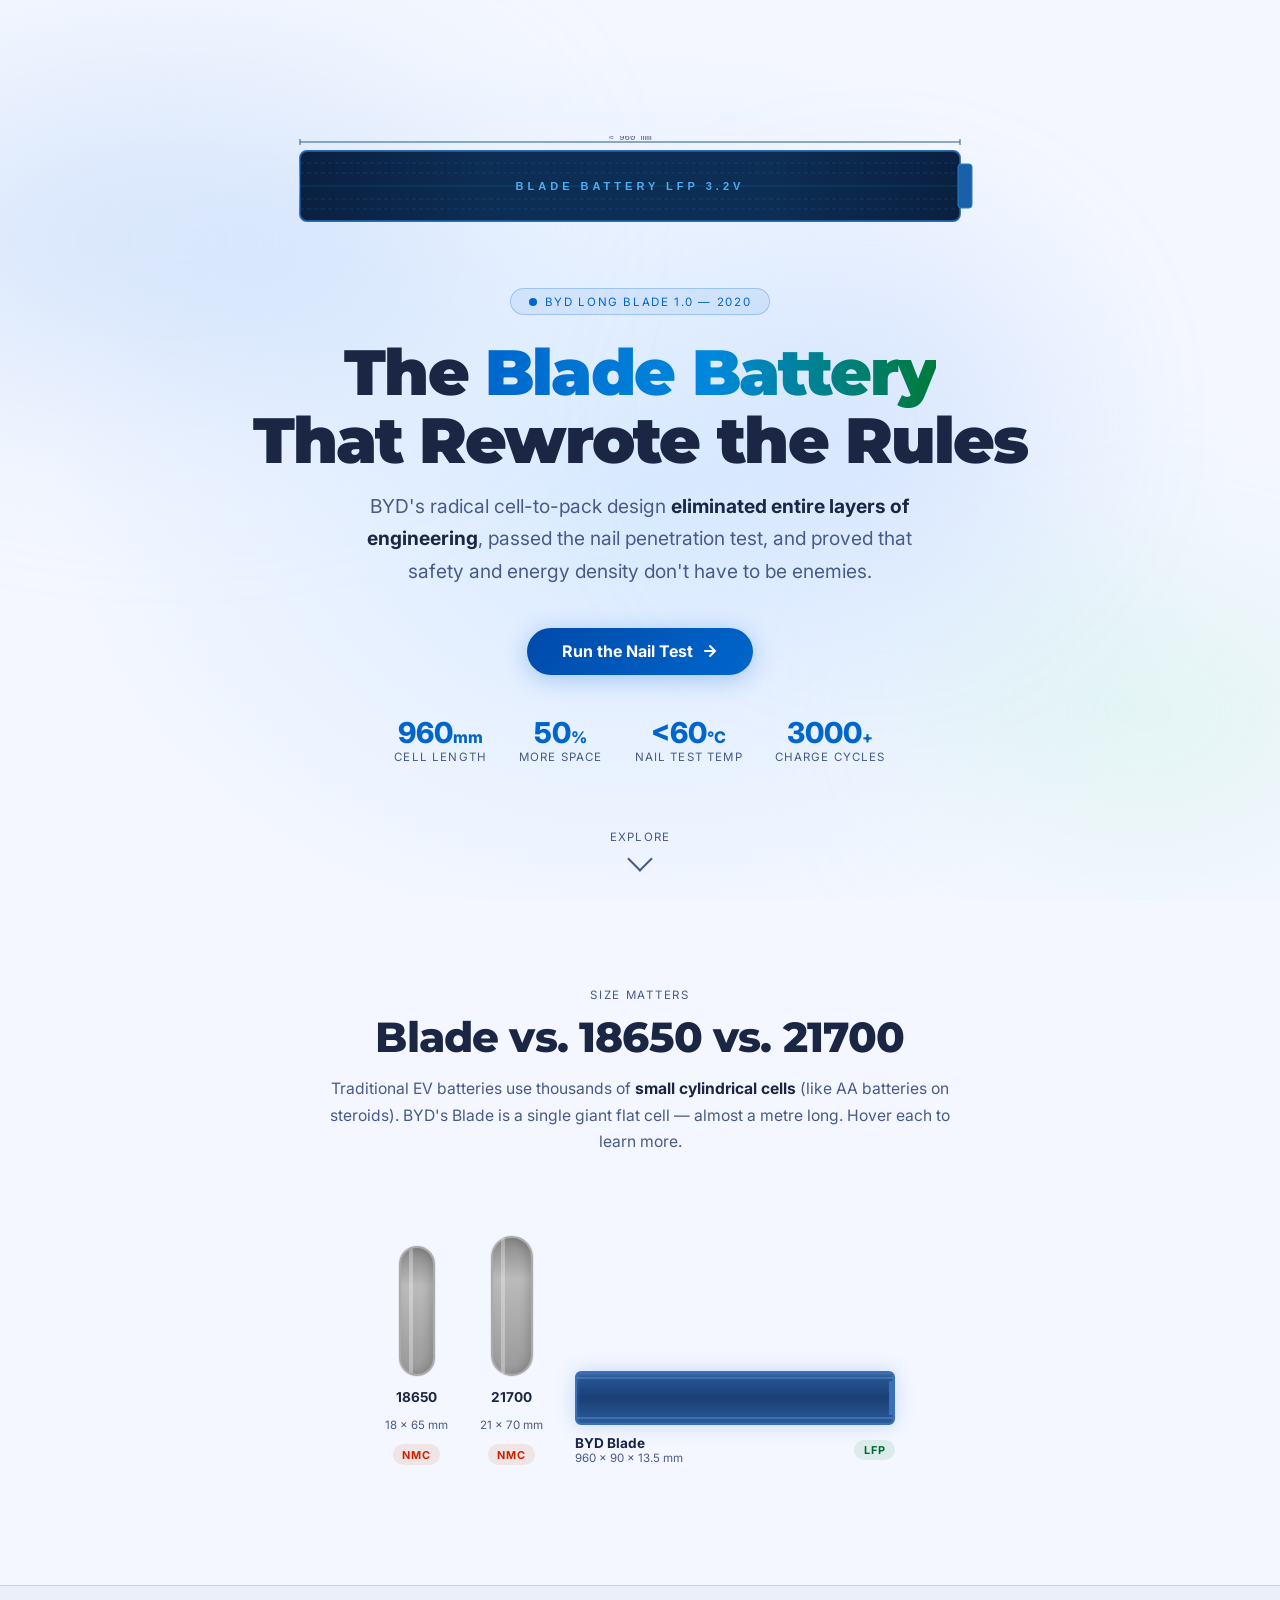
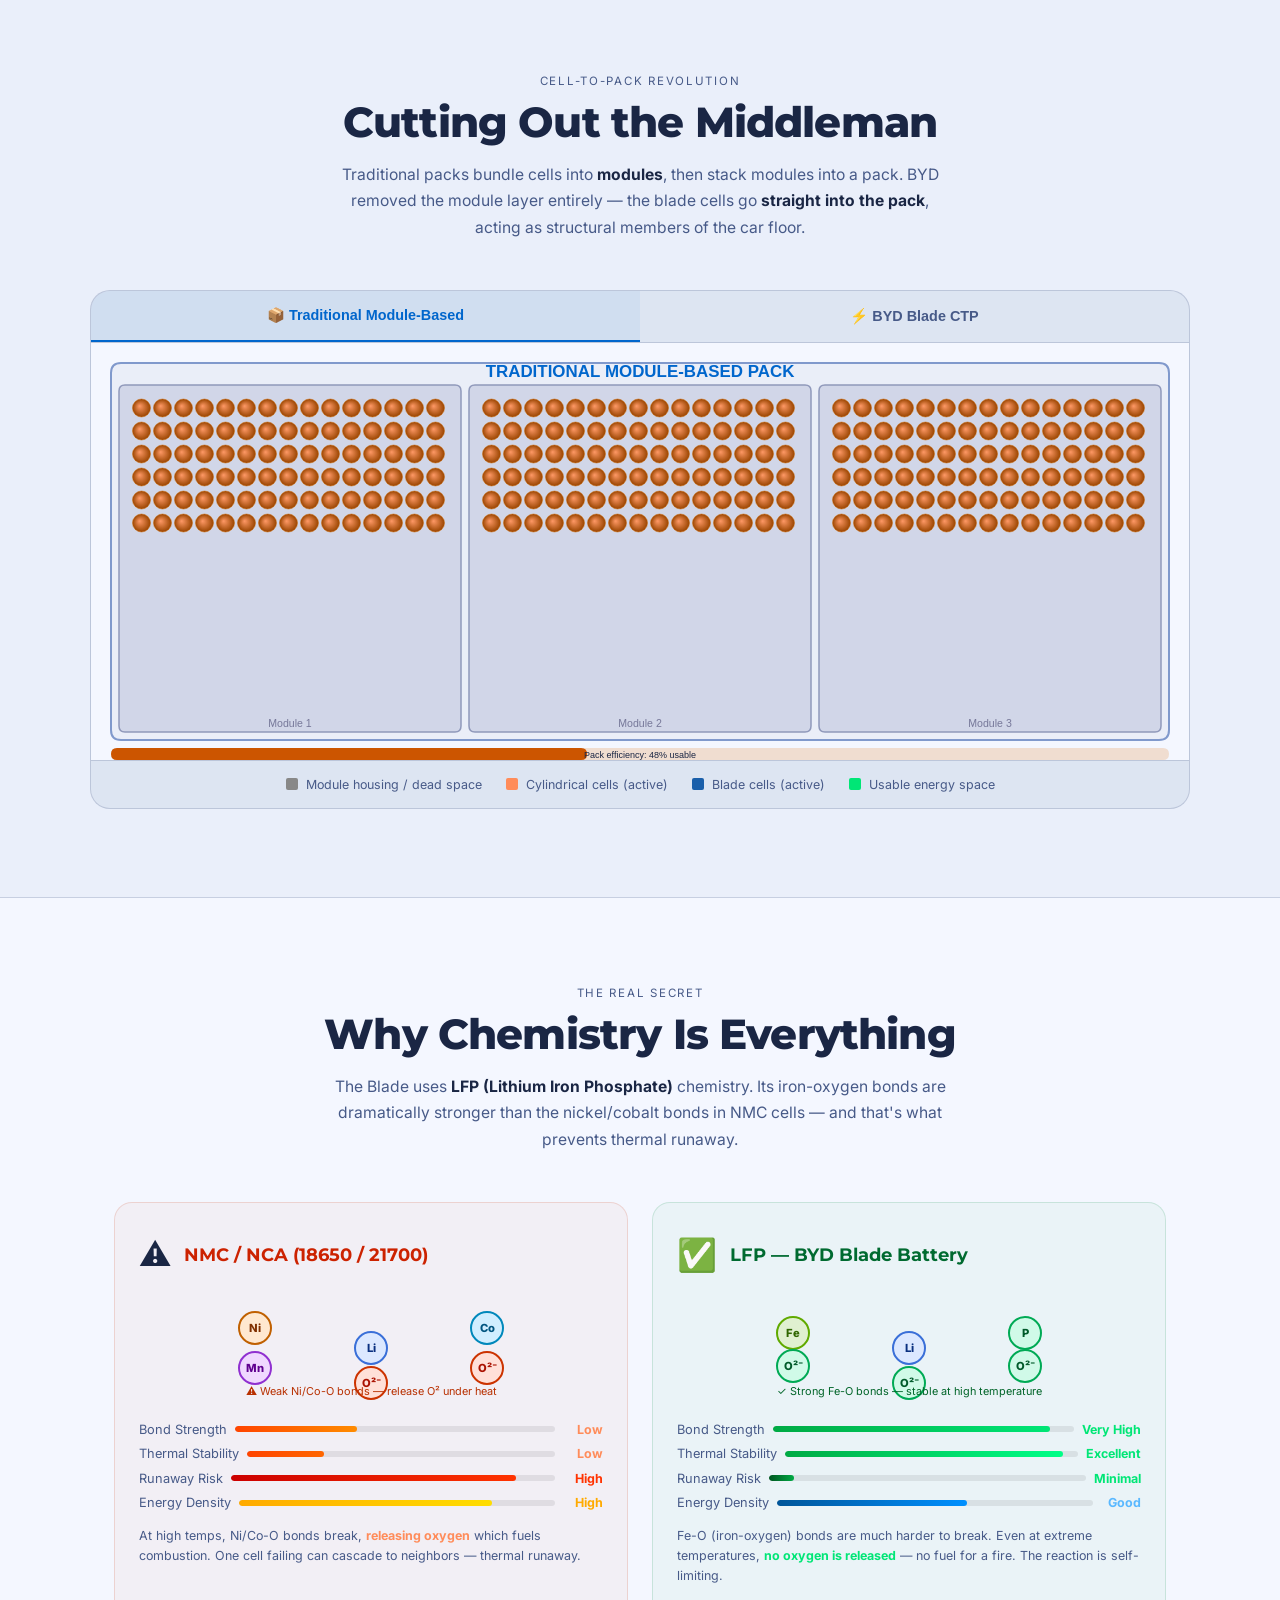
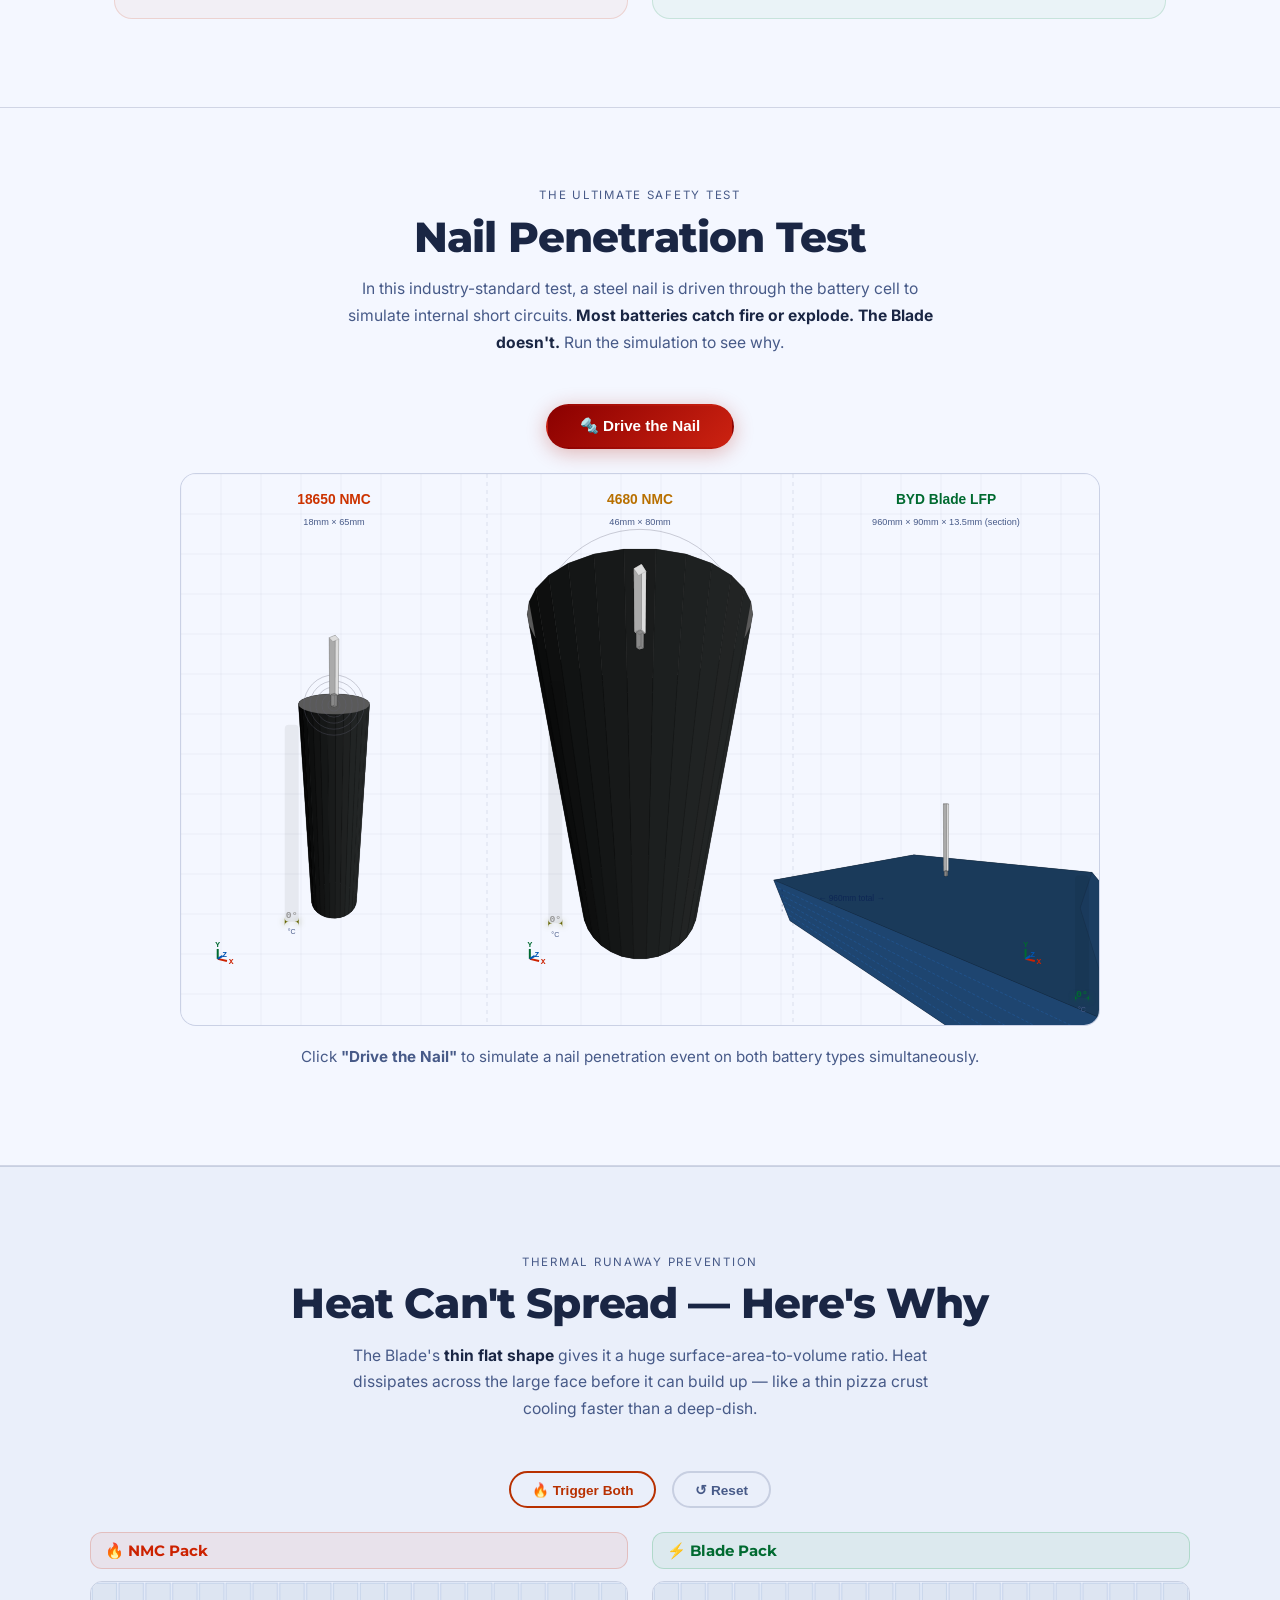
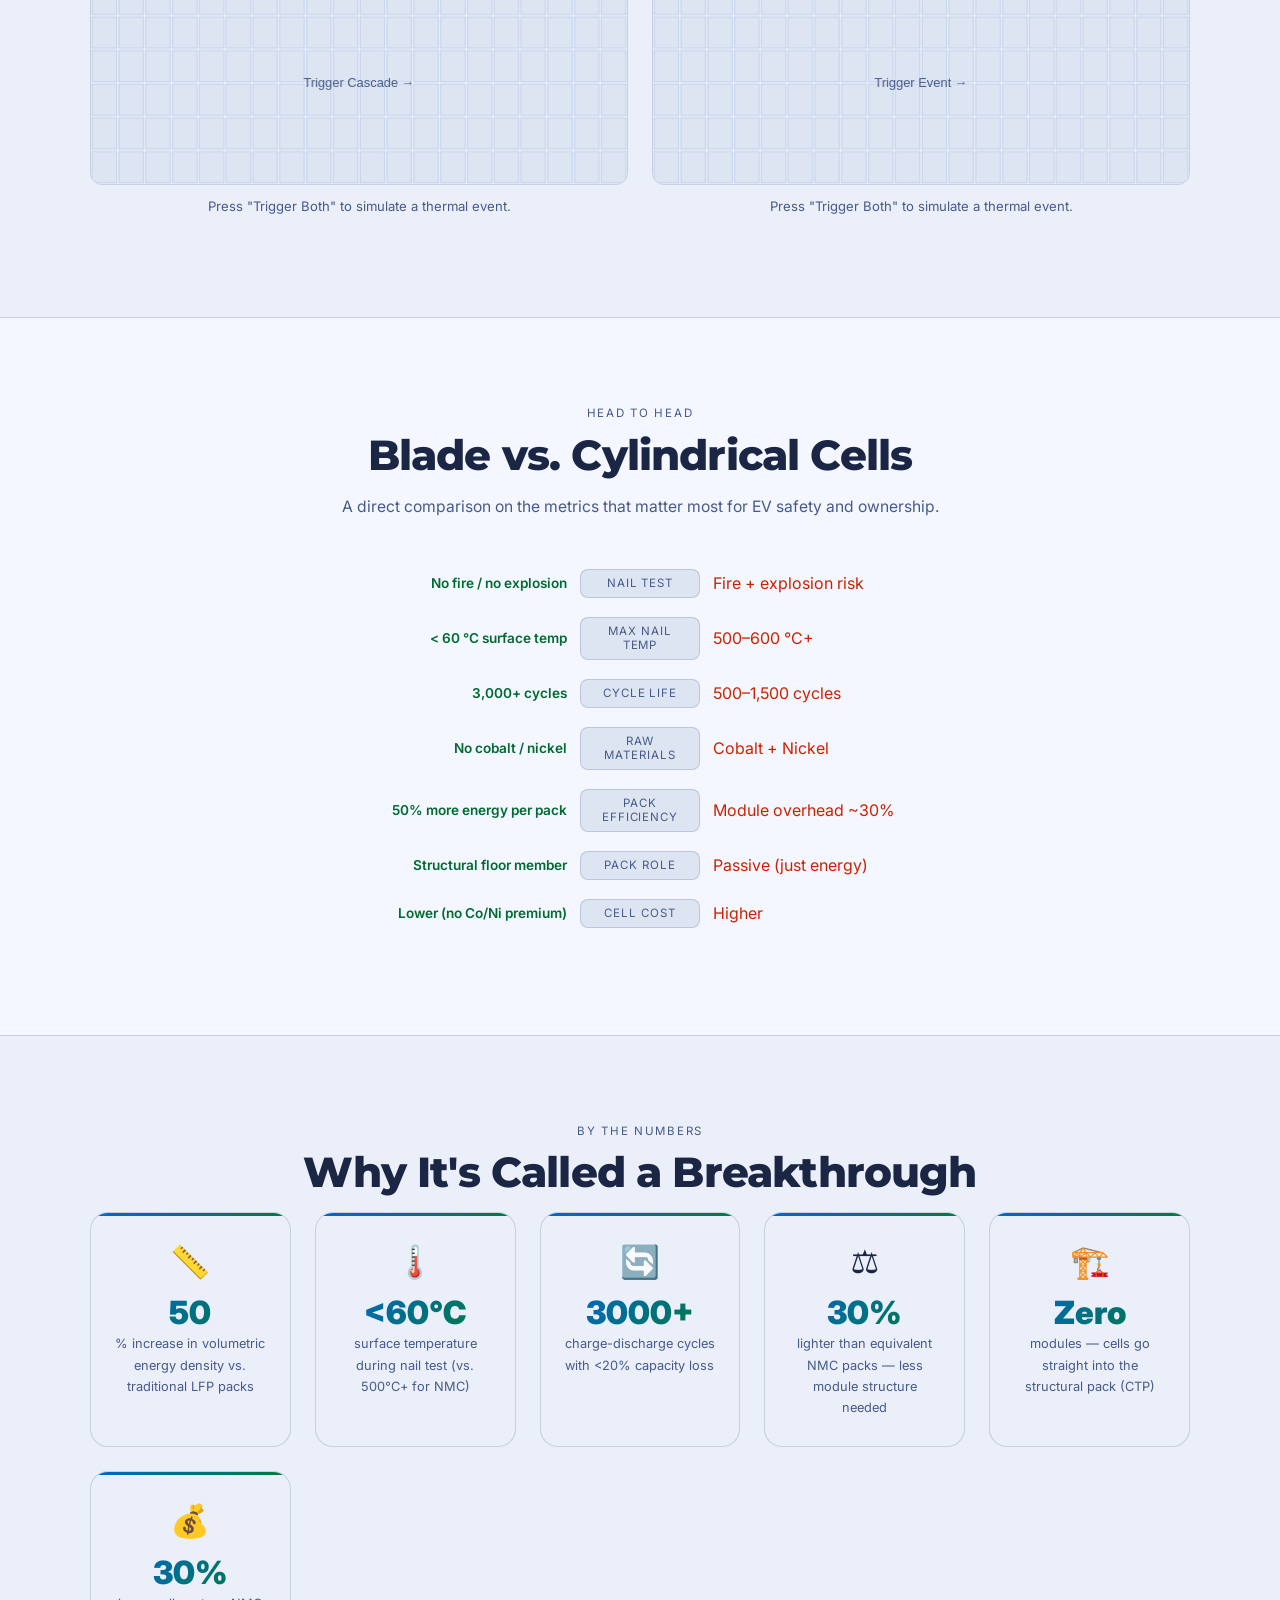
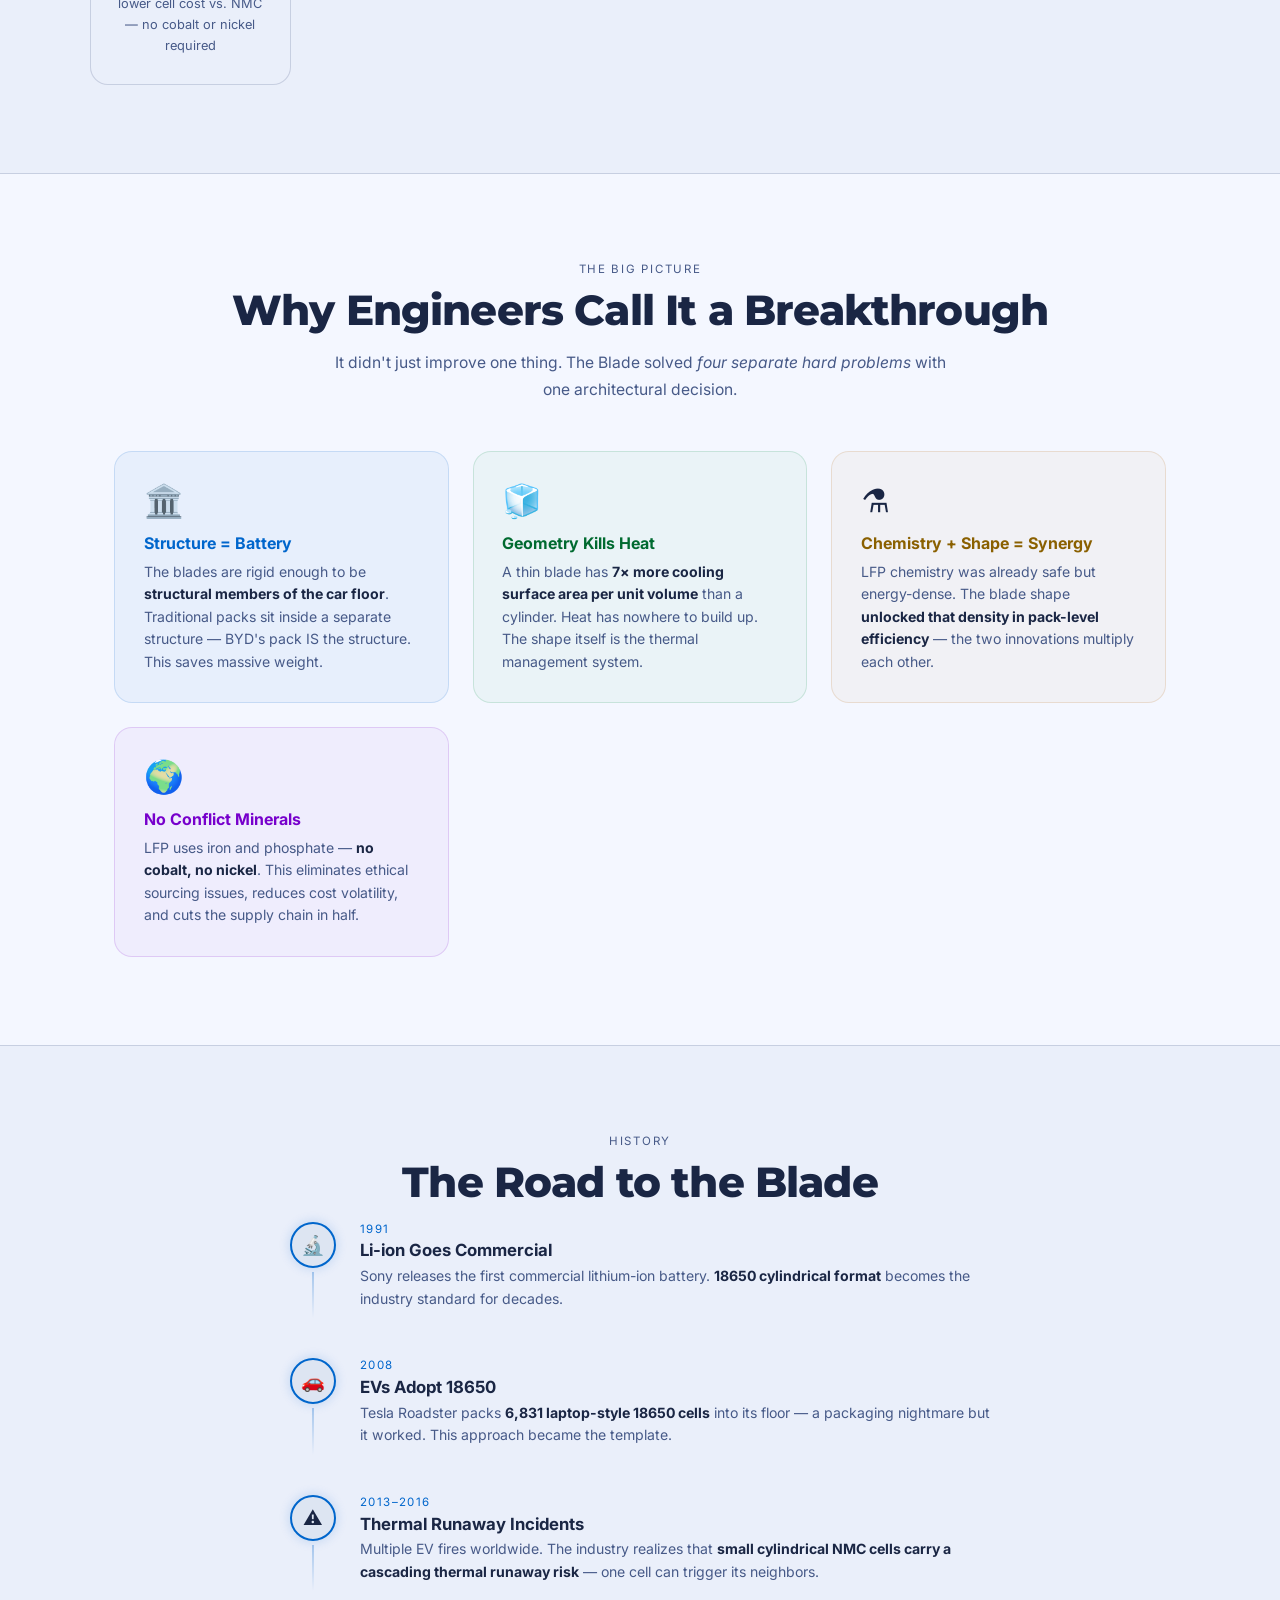
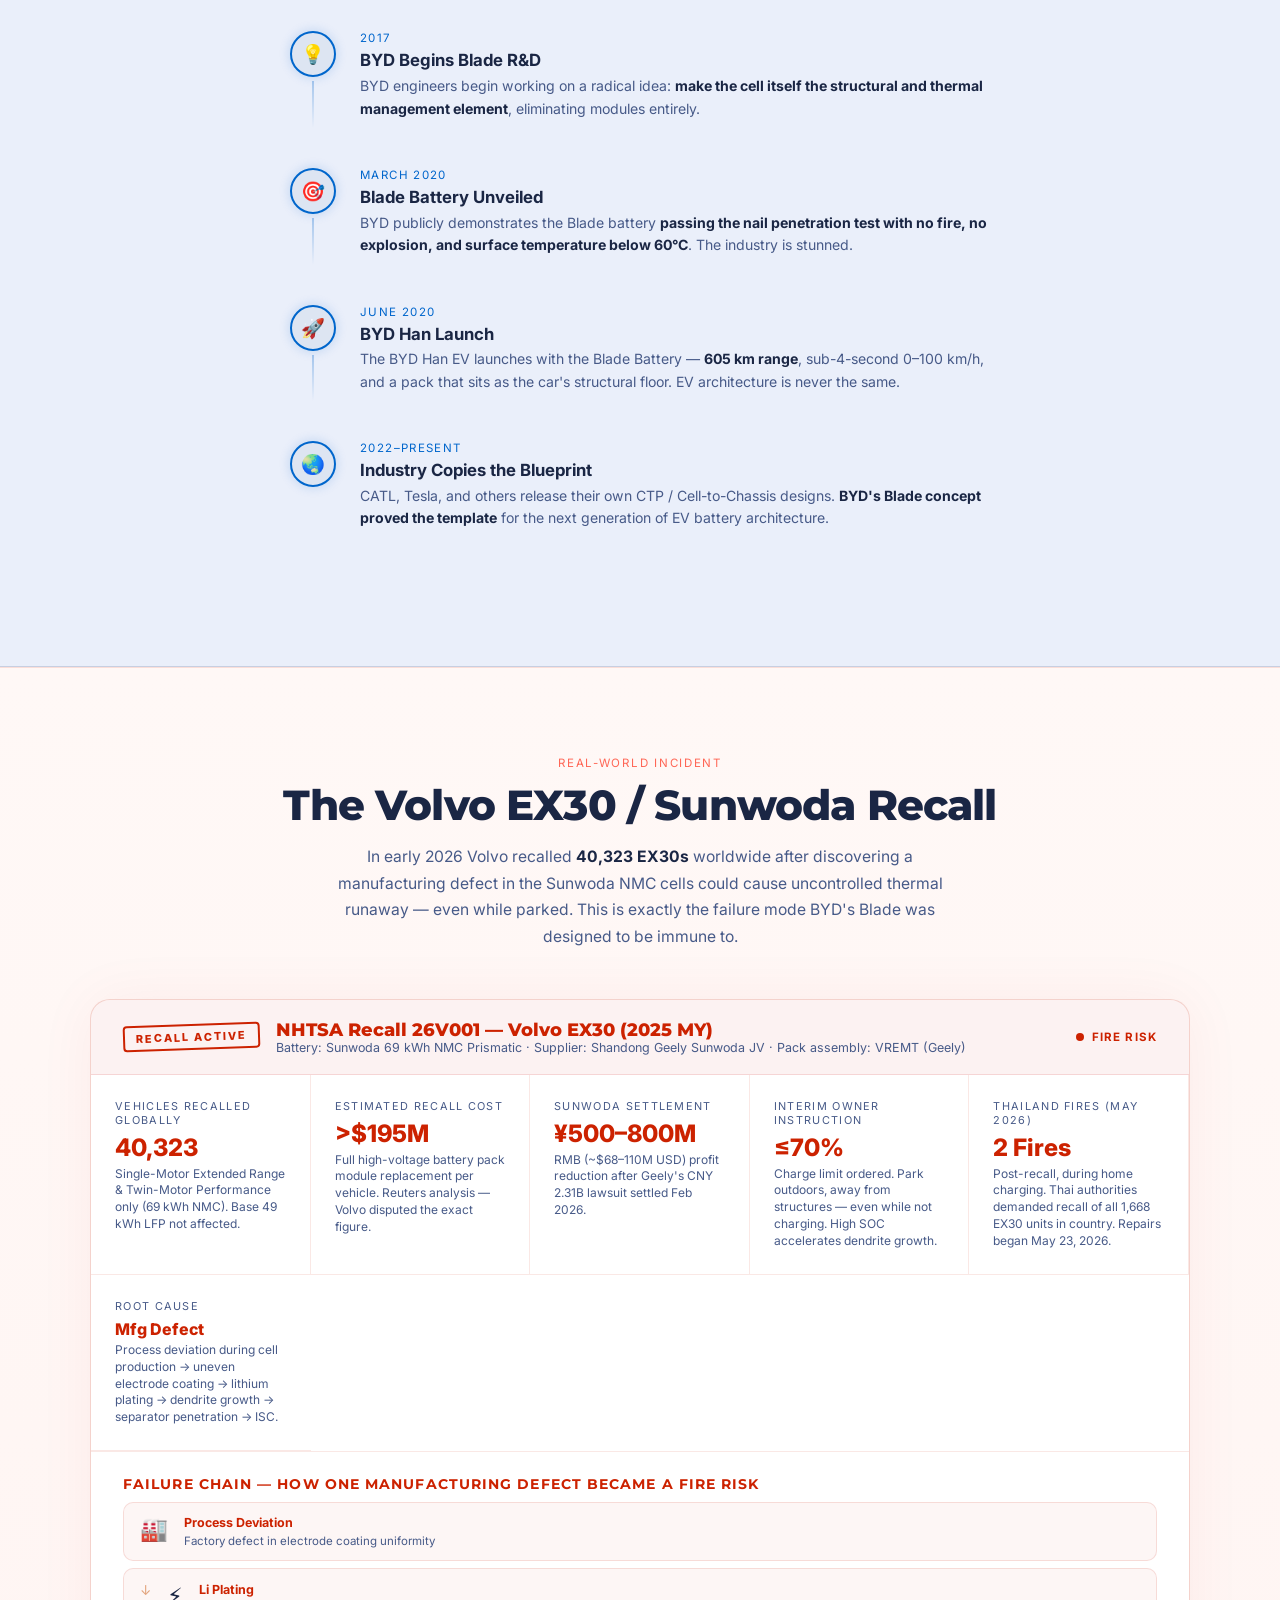
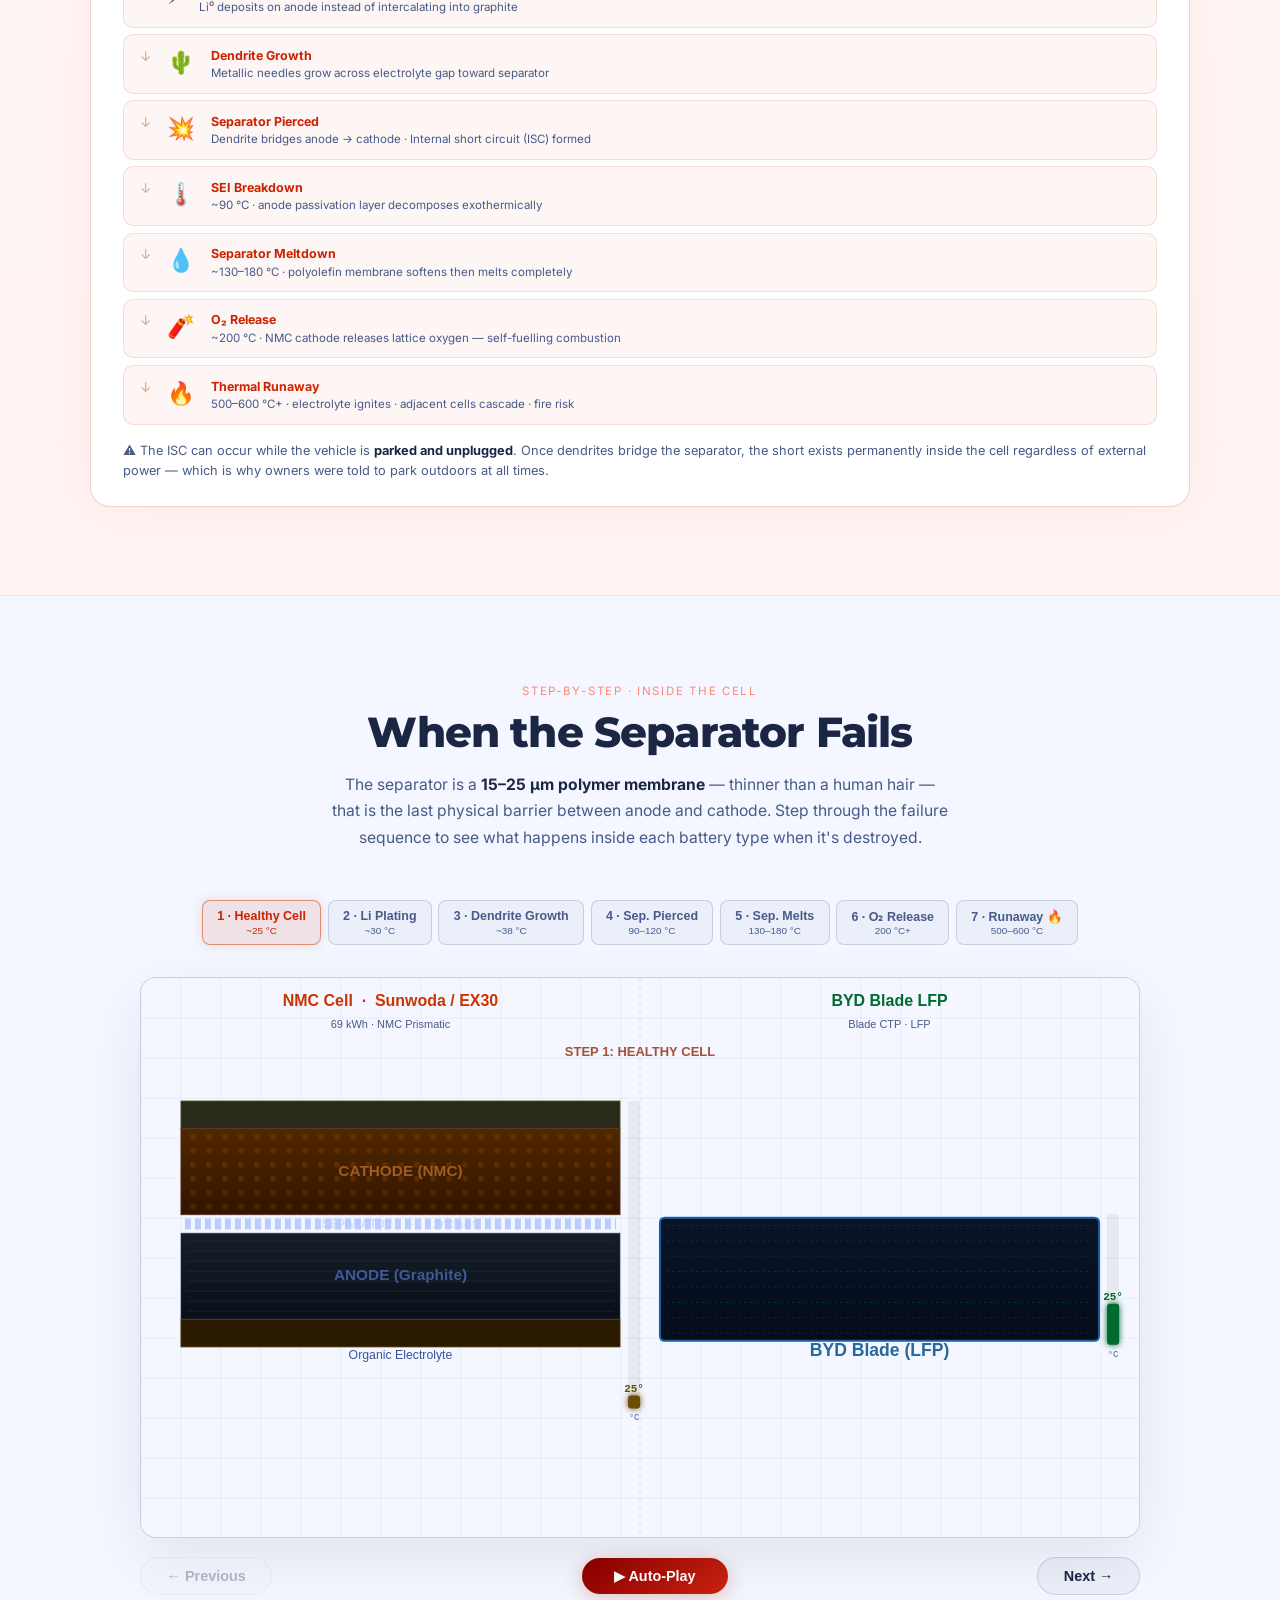
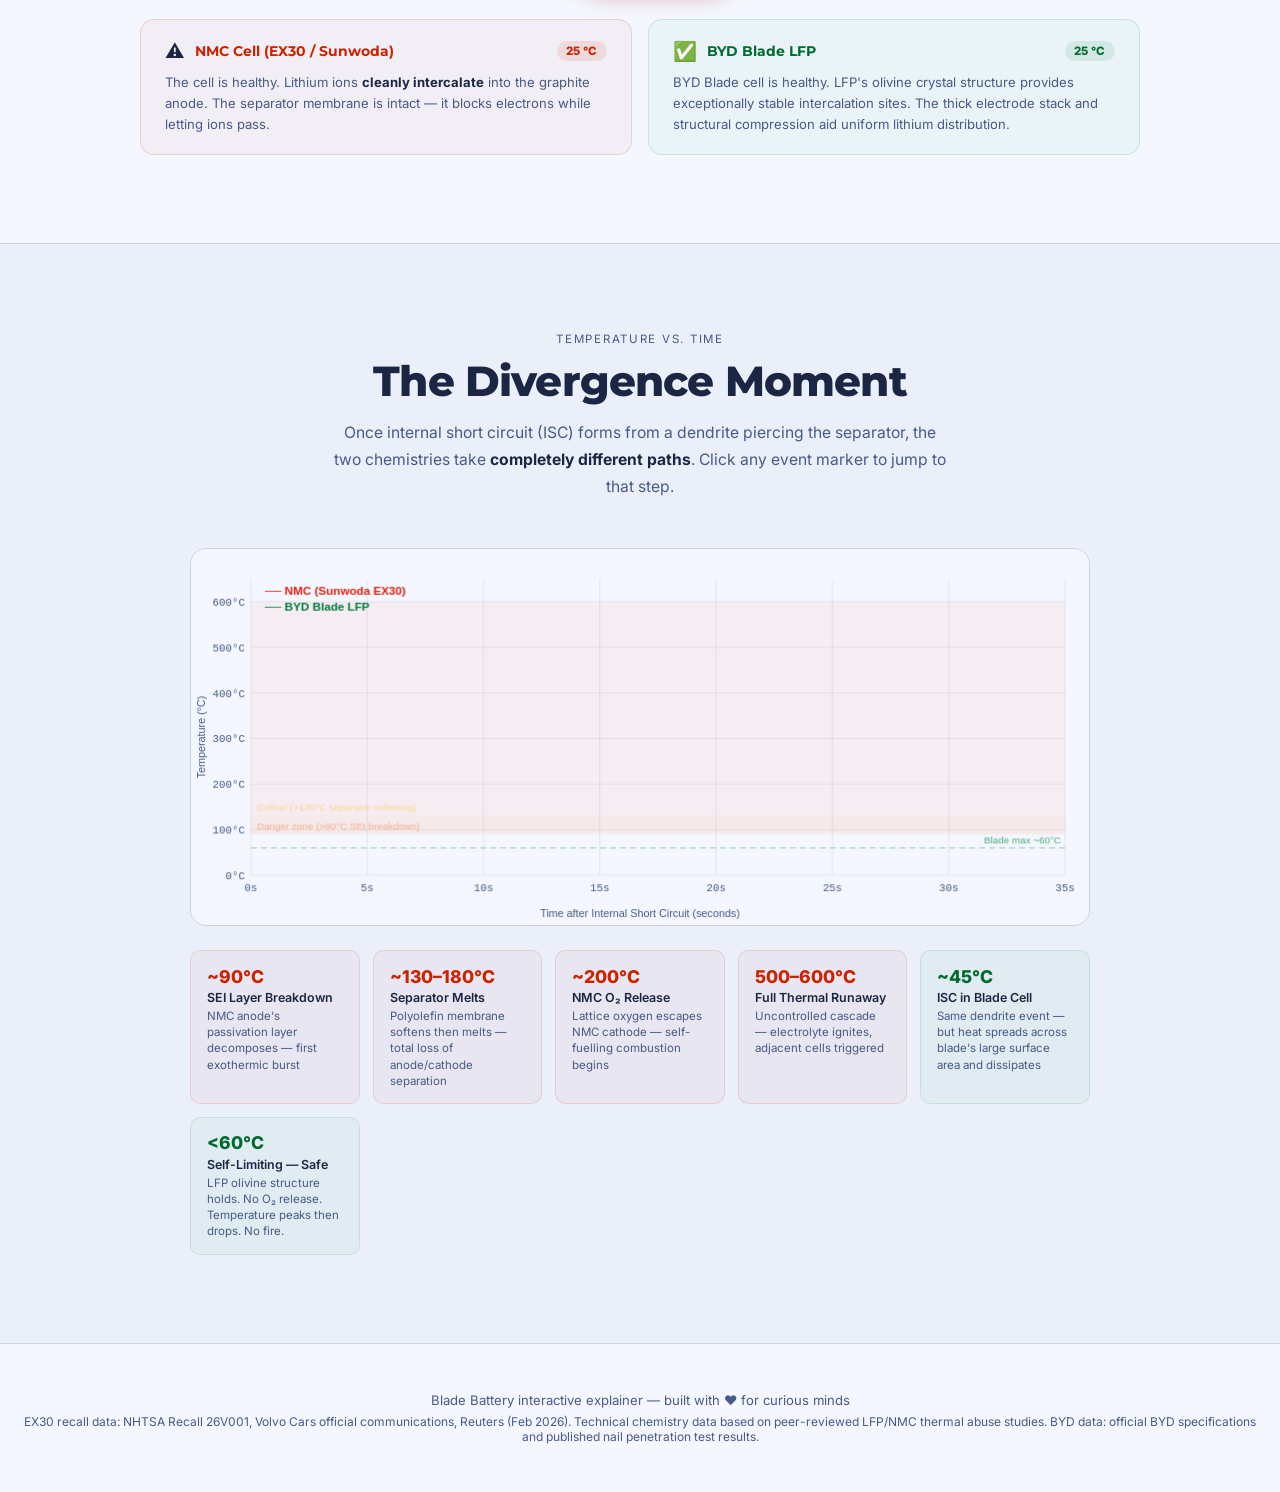
==== commit adddb710: "feat(nail-canvas): add Tesla 4680 as third column in 3D nail comparison Adds the 4680 NMC cell (46mm" ====
--- a/index.html
+++ b/index.html
@@ -1463,8 +1463,9 @@
 let nailCtx, NW, NH;
 let nailPhase = 'ready'; // ready | driving | burning | done
 let nailProg  = 0;       // 0..1 how deep the nail has gone
-let nmcTemp   = 0;       // 0..1
-let bladeTemp = 0;       // 0..1
+let nmcTemp      = 0;  // 0..1
+let tesla4680Temp= 0;  // 0..1
+let bladeTemp    = 0;  // 0..1
 let fireParticles = [];
 let sparks = [];
 let nailRAF = null;
@@ -1474,7 +1475,7 @@
 function resizeNail() {
   const container = nailCanvas.parentElement;
   NW = container.clientWidth;
-  NH = Math.round(NW * 0.52);
+  NH = Math.round(NW * 0.60);
   nailCtx = setupCanvas(nailCanvas, NW, NH);
   drawNailFrame();
 }
@@ -1487,6 +1488,7 @@
   nailPhase = 'driving';
   nailProg  = 0;
   nmcTemp   = 0;
+  tesla4680Temp = 0;
   bladeTemp = 0;
   fireParticles = [];
   sparks = [];
@@ -1501,6 +1503,7 @@
   nailPhase = 'ready';
   nailProg  = 0;
   nmcTemp   = 0;
+  tesla4680Temp = 0;
   bladeTemp = 0;
   fireParticles = [];
   sparks = [];
@@ -1524,12 +1527,15 @@
     nailProg = Math.min(nailProg + speed * (dt/16), 1);
 
     const pen = Math.max(0, (nailProg - 0.25) / 0.75);
-    nmcTemp   = Math.min(1, pen * pen * 1.6);
-    bladeTemp = Math.min(0.09, pen * 0.12);
+    nmcTemp       = Math.min(1, pen * pen * 1.6);
+    tesla4680Temp = Math.min(1, pen * pen * 1.9);
+    bladeTemp     = Math.min(0.09, pen * 0.12);
 
     // spawn fire when NMC is hot enough
     if (nmcTemp > 0.2) spawnFire(dt);
     if (nmcTemp > 0.5) spawnSparks(dt);
+    if (tesla4680Temp > 0.2) spawn4680Fire(dt);
+    if (tesla4680Temp > 0.5) spawn4680Sparks(dt);
 
     if (nmcTemp > 0.6) shakeAmt = Math.min(shakeAmt + 0.5, 6);
 
@@ -1540,7 +1546,8 @@
   } else {
     // continue fire after done
     if (nmcTemp > 0) nmcTemp = Math.min(nmcTemp + 0.003, 1);
-    if (nailPhase === 'done') spawnFire(dt);
+    if (tesla4680Temp > 0) tesla4680Temp = Math.min(tesla4680Temp + 0.003, 1);
+    if (nailPhase === 'done') { spawnFire(dt); spawn4680Fire(dt); }
     shakeAmt *= 0.95;
   }
 
@@ -1593,8 +1600,37 @@
   }
 }
 
-let nmcNailTip2D = {x:0, y:0};
+let nmcNailTip2D    = {x:0, y:0};
+let tesla4680NailTip2D = {x:0, y:0};
 function getNMCNailTip() { return nmcNailTip2D; }
+
+function spawn4680Fire(dt) {
+  const pos = tesla4680NailTip2D;
+  const count = Math.ceil(tesla4680Temp * 5 * (dt/16));
+  for (let i = 0; i < count; i++) {
+    fireParticles.push({
+      x: pos.x + (Math.random()-.5)*44,
+      y: pos.y - (Math.random()*12),
+      vx: (Math.random()-.5)*3,
+      vy: -(1.8 + Math.random()*3.5),
+      life: 28 + Math.random()*35,
+      size: 5 + Math.random()*13,
+    });
+  }
+}
+function spawn4680Sparks(dt) {
+  const pos = tesla4680NailTip2D;
+  const count = Math.ceil((tesla4680Temp - 0.5) * 4 * (dt/16));
+  for (let i = 0; i < count; i++) {
+    const a = Math.random() * Math.PI * 2;
+    const sp = 2.5 + Math.random()*6;
+    sparks.push({
+      x: pos.x, y: pos.y,
+      vx: Math.cos(a)*sp, vy: Math.sin(a)*sp - 2.5,
+      life: 8 + Math.random()*14,
+    });
+  }
+}
 
 // ═══════════════════════════════════════════════════════
 //   3-D NAIL RENDERER  (perspective projection, no deps)
@@ -1714,101 +1750,172 @@
   for(let x=0;x<NW;x+=40){ctx.beginPath();ctx.moveTo(x,0);ctx.lineTo(x,NH);ctx.stroke();}
   for(let y=0;y<NH;y+=40){ctx.beginPath();ctx.moveTo(0,y);ctx.lineTo(NW,y);ctx.stroke();}
 
-  const half=NW/2;
+  // dividers
   ctx.strokeStyle='rgba(0,20,80,0.1)';ctx.lineWidth=1;ctx.setLineDash([4,4]);
-  ctx.beginPath();ctx.moveTo(half,0);ctx.lineTo(half,NH);ctx.stroke();ctx.setLineDash([]);
-
-  ctx.textAlign='center';
-  ctx.font=`bold ${Math.max(10,NW*0.016)}px 'Segoe UI',sans-serif`;
-  ctx.fillStyle='#cc3300';ctx.fillText('NMC / 18650 Cylindrical',half/2,NH*0.05);
-  ctx.fillStyle='#006a30';ctx.fillText('BYD Blade Battery (LFP)',half+half/2,NH*0.05);
-  ctx.font=`${Math.max(8,NW*0.011)}px 'Segoe UI',sans-serif`;
-  ctx.fillStyle='#475a88';
-  ctx.fillText('NMC Chemistry',half/2,NH*0.09);
-  ctx.fillText('LFP Chemistry',half+half/2,NH*0.09);
-
-  // ── NMC 3-D ─────────────────────────────────────────────
-  const nmcSc=NH*0.19, nmcOx=half*0.5, nmcOy=NH*0.56;
-  const NR=0.7, NHC=2.4;
+  ctx.beginPath();ctx.moveTo(NW/3,0);ctx.lineTo(NW/3,NH);ctx.stroke();
+  ctx.beginPath();ctx.moveTo(2*NW/3,0);ctx.lineTo(2*NW/3,NH);ctx.stroke();
+  ctx.setLineDash([]);
+
+  // ── consistent scale: 1 unit = 10 mm ────────────────────
+  const sc = NH * 0.055;
+  const floorY = NH * 0.80;
+
+  // column centres
+  const ox18 = NW / 6;
+  const ox46 = NW / 2;
+  const oxBl = 5 * NW / 6;
+
+  // 18650: r=0.9u, h=6.5u
+  const NR18=0.9, NH18=6.5;
+  const oy18 = floorY - NH18 * sc * 0.5 * 0.93;
+
+  // 4680: r=2.3u, h=8.0u
+  const NR46=2.3, NH46=8.0;
+  const oy46 = floorY - NH46 * sc * 0.5 * 0.93;
+
+  // Blade: w=8u(80mm cross-section), h=1.35u, d=6u
+  const BW=8, BHT=1.35, BD=6;
+  const oyBl = floorY - BHT * sc * 0.5 * 0.93;
+
+  // shake applies only to NMC columns
   const sx=shakeAmt>0.5?(Math.random()-.5)*shakeAmt*2:0;
   const sy=shakeAmt>0.5?(Math.random()-.5)*shakeAmt*0.8:0;
 
+  // column labels
+  const lblY = NH * 0.055;
+  ctx.textAlign='center';
+  ctx.font=`bold ${Math.max(9,NW*0.015)}px 'Segoe UI',sans-serif`;
+  ctx.fillStyle='#cc3300'; ctx.fillText('18650 NMC',ox18,lblY);
+  ctx.fillStyle='#b87000'; ctx.fillText('4680 NMC',ox46,lblY);
+  ctx.fillStyle='#006a30'; ctx.fillText('BYD Blade LFP',oxBl,lblY);
+  ctx.font=`${Math.max(7,NW*0.010)}px 'Segoe UI',sans-serif`;
+  ctx.fillStyle='#475a88';
+  ctx.fillText('18mm × 65mm',ox18,NH*0.092);
+  ctx.fillText('46mm × 80mm',ox46,NH*0.092);
+  ctx.fillText('960mm × 90mm × 13.5mm (section)',oxBl,NH*0.092);
+
+  // ── 18650 NMC ──────────────────────────────────────────
   if(nmcTemp>0.08){
-    const gc=n3p(0,0,0,nmcSc,nmcOx+sx,nmcOy+sy);
-    const gr=ctx.createRadialGradient(gc[0],gc[1],0,gc[0],gc[1],nmcSc*1.4);
+    const gc=n3p(0,0,0,sc,ox18+sx,oy18+sy);
+    const gr=ctx.createRadialGradient(gc[0],gc[1],0,gc[0],gc[1],sc*NR18*3.5);
     gr.addColorStop(0,`rgba(255,${Math.round(110*(1-nmcTemp))},0,${nmcTemp*0.28})`);
     gr.addColorStop(1,'rgba(255,80,0,0)');
-    ctx.fillStyle=gr;ctx.beginPath();ctx.arc(gc[0],gc[1],nmcSc*1.4,0,Math.PI*2);ctx.fill();
-  }
-  n3Cyl(ctx,0,0,0,NR,NHC,32,nmcTemp,nmcSc,nmcOx+sx,nmcOy+sy);
-
-  const nmcNailR=0.085, nmcShaftTop=-(NHC/2+1.45);
-  const nmcTipY=-(NHC/2)+NHC*nailProg;
-  n3Nail(ctx,0,nmcTipY,0,nmcNailR,nmcShaftTop,nmcTemp,nmcSc,nmcOx+sx,nmcOy+sy);
-
-  const tp=n3p(0,nmcTipY,0,nmcSc,nmcOx+sx,nmcOy+sy);
-  nmcNailTip2D={x:tp[0],y:tp[1]};
+    ctx.fillStyle=gr;ctx.beginPath();ctx.arc(gc[0],gc[1],sc*NR18*3.5,0,Math.PI*2);ctx.fill();
+  }
+  n3Cyl(ctx,0,0,0,NR18,NH18,32,nmcTemp,sc,ox18+sx,oy18+sy);
+
+  const nmcNailR=0.08, nmcShaftTop=-(NH18/2+1.3);
+  const nmcTipY=-(NH18/2)+NH18*nailProg;
+  n3Nail(ctx,0,nmcTipY,0,nmcNailR,nmcShaftTop,nmcTemp,sc,ox18+sx,oy18+sy);
+
+  const tp18=n3p(0,nmcTipY,0,sc,ox18+sx,oy18+sy);
+  nmcNailTip2D={x:tp18[0],y:tp18[1]};
+
+  const nmcGaugeX=Math.max(4,ox18-sc*NR18-22);
+  drawTempGauge(ctx,nmcGaugeX,oy18-NH18*sc*0.5,14,NH18*sc,nmcTemp,600,true);
+  n3Axes(ctx,NW*0.04,NH*0.88,sc*0.48);
+
+  // ── 4680 NMC ───────────────────────────────────────────
+  const t46sx=shakeAmt>0.5?(Math.random()-.5)*shakeAmt*1.6:0;
+  const t46sy=shakeAmt>0.5?(Math.random()-.5)*shakeAmt*0.7:0;
+  if(tesla4680Temp>0.08){
+    const gc=n3p(0,0,0,sc,ox46+t46sx,oy46+t46sy);
+    const gr=ctx.createRadialGradient(gc[0],gc[1],0,gc[0],gc[1],sc*NR46*2.8);
+    gr.addColorStop(0,`rgba(255,${Math.round(110*(1-tesla4680Temp))},0,${tesla4680Temp*0.32})`);
+    gr.addColorStop(1,'rgba(255,60,0,0)');
+    ctx.fillStyle=gr;ctx.beginPath();ctx.arc(gc[0],gc[1],sc*NR46*2.8,0,Math.PI*2);ctx.fill();
+  }
+  n3Cyl(ctx,0,0,0,NR46,NH46,40,tesla4680Temp,sc,ox46+t46sx,oy46+t46sy);
+
+  const t46NailR=0.095, t46ShaftTop=-(NH46/2+1.3);
+  const t46TipY=-(NH46/2)+NH46*nailProg;
+  n3Nail(ctx,0,t46TipY,0,t46NailR,t46ShaftTop,tesla4680Temp,sc,ox46+t46sx,oy46+t46sy);
+
+  const tp46=n3p(0,t46TipY,0,sc,ox46+t46sx,oy46+t46sy);
+  tesla4680NailTip2D={x:tp46[0],y:tp46[1]};
+
   drawFireParticles(ctx);
   drawSparks(ctx);
 
-  drawTempGauge(ctx,Math.max(4,nmcOx-nmcSc*NR-28),nmcOy-NH*0.24,14,NH*0.46,nmcTemp,600,true);
-  n3Axes(ctx,half*0.13,NH*0.9,nmcSc*0.55);
-
-  // ── BLADE 3-D ────────────────────────────────────────────
-  const bladeSc=Math.min(NW*0.098,NH*0.2);
-  const bladeOx=half+half*0.5, bladeOy=NH*0.52;
-  const BW=3.8, BHT=0.22, BD=0.85;
-
+  const t46GaugeX=Math.max(NW/3+4,ox46-sc*NR46-22);
+  drawTempGauge(ctx,t46GaugeX,oy46-NH46*sc*0.5,14,NH46*sc,tesla4680Temp,800,true);
+  n3Axes(ctx,NW/2-NW*0.12,NH*0.88,sc*0.48);
+
+  // ── Blade LFP ──────────────────────────────────────────
   if(nailProg>0.25){
-    const bc=n3p(0,0,0,bladeSc,bladeOx,bladeOy);
-    const bg=ctx.createRadialGradient(bc[0],bc[1],0,bc[0],bc[1],bladeSc*BW*0.55);
+    const bc=n3p(0,0,0,sc,oxBl,oyBl);
+    const bg=ctx.createRadialGradient(bc[0],bc[1],0,bc[0],bc[1],sc*BW*0.5);
     bg.addColorStop(0,`rgba(0,200,100,${Math.min(bladeTemp*0.6,0.18)})`);
     bg.addColorStop(1,'rgba(0,200,100,0)');
-    ctx.fillStyle=bg;ctx.beginPath();ctx.arc(bc[0],bc[1],bladeSc*BW*0.55,0,Math.PI*2);ctx.fill();
+    ctx.fillStyle=bg;ctx.beginPath();ctx.arc(bc[0],bc[1],sc*BW*0.5,0,Math.PI*2);ctx.fill();
   }
 
   n3Box(ctx,0,0,0,BW,BHT,BD,[
     nailProg>0.5?'#1e5a30':'#1a3a5a',
     '#0f2030','#1e4570','#0d2840','#162e4a','#1c3e62'
-  ],bladeSc,bladeOx,bladeOy);
-
-  // electrode layer lines on the front face
+  ],sc,oxBl,oyBl);
+
+  // electrode layer lines on front face
   ctx.save();ctx.strokeStyle='rgba(40,120,220,0.3)';ctx.setLineDash([3,2]);ctx.lineWidth=0.8;
   for(let li=1;li<6;li++){
     const ly=-BHT/2+BHT*(li/6);
-    const[l0x,l0y]=n3p(-BW/2+0.1,ly,-BD/2+0.01,bladeSc,bladeOx,bladeOy);
-    const[l1x,l1y]=n3p( BW/2-0.1,ly,-BD/2+0.01,bladeSc,bladeOx,bladeOy);
+    const[l0x,l0y]=n3p(-BW/2+0.1,ly,-BD/2+0.01,sc,oxBl,oyBl);
+    const[l1x,l1y]=n3p( BW/2-0.1,ly,-BD/2+0.01,sc,oxBl,oyBl);
     ctx.beginPath();ctx.moveTo(l0x,l0y);ctx.lineTo(l1x,l1y);ctx.stroke();
   }
   ctx.setLineDash([]);ctx.restore();
 
-  const bladeNailR=0.055, bladeShaftTop=-(BHT/2+2.3);
+  // truncation markers on Blade left/right edges
+  ctx.save();
+  ctx.strokeStyle='rgba(0,20,80,0.3)';ctx.lineWidth=1;ctx.setLineDash([2,3]);
+  const[blL,blLy]=n3p(-BW/2,0,-BD/2,sc,oxBl,oyBl);
+  const[blR,blRy]=n3p( BW/2,0,-BD/2,sc,oxBl,oyBl);
+  [[blL,blLy],[blR,blRy]].forEach(([cx,cy])=>{
+    ctx.beginPath();ctx.moveTo(cx,cy-12);ctx.lineTo(cx,cy+12);ctx.stroke();
+  });
+  ctx.setLineDash([]);
+  ctx.font=`${Math.max(6,NW*0.009)}px 'Segoe UI',sans-serif`;
+  ctx.fillStyle='rgba(0,20,80,0.5)';ctx.textAlign='center';
+  const[blMx,blMy]=n3p(0,-BHT/2-0.3,-BD/2,sc,oxBl,oyBl);
+  ctx.fillText('← 960mm total →',blMx,blMy);
+  ctx.restore();
+
+  const bladeNailR=0.052, bladeShaftTop=-(BHT/2+2.0);
   const bladeTipY=-(BHT/2)+BHT*Math.min(nailProg,1.1);
-  n3Nail(ctx,0,bladeTipY,0,bladeNailR,bladeShaftTop,bladeTemp,bladeSc,bladeOx,bladeOy);
-
-  const brx=n3p(BW/2,0,-BD/2,bladeSc,bladeOx,bladeOy);
-  drawTempGauge(ctx,Math.min(brx[0]+10,NW-26),bladeOy-NH*0.16,14,NH*0.32,bladeTemp,60,false);
-  n3Axes(ctx,half+half*0.12,NH*0.9,bladeSc*0.55);
+  n3Nail(ctx,0,bladeTipY,0,bladeNailR,bladeShaftTop,bladeTemp,sc,oxBl,oyBl);
+
+  const brx=n3p(BW/2,0,-BD/2,sc,oxBl,oyBl);
+  drawTempGauge(ctx,Math.min(brx[0]+8,NW-24),oyBl-BHT*sc*0.5,14,BHT*sc*3,bladeTemp,60,false);
+  n3Axes(ctx,NW*0.96-NW*0.04,NH*0.88,sc*0.48);
 
   // result overlays
   if(nailPhase==='done'){
-    const nmcBotY=n3p(0,NHC/2,0,nmcSc,nmcOx,nmcOy)[1]+10;
+    const y18Bot=n3p(0,NH18/2,0,sc,ox18,oy18)[1]+10;
     ctx.save();ctx.globalAlpha=0.92;
-    roundRect(ctx,nmcOx-82,nmcBotY,164,24,6);
+    roundRect(ctx,ox18-75,y18Bot,150,24,6);
     ctx.fillStyle='rgba(80,0,0,0.92)';ctx.fill();
     ctx.strokeStyle='#ff4400';ctx.lineWidth=1.5;ctx.stroke();
     ctx.globalAlpha=1;ctx.fillStyle='#ff6644';
-    ctx.font=`bold ${Math.max(9,NW*0.014)}px 'Segoe UI',sans-serif`;
-    ctx.textAlign='center';ctx.fillText('🔥 THERMAL RUNAWAY',nmcOx,nmcBotY+16);ctx.restore();
-
-    const bladeBotY=n3p(0,BHT/2,0,bladeSc,bladeOx,bladeOy)[1]+18;
+    ctx.font=`bold ${Math.max(8,NW*0.012)}px 'Segoe UI',sans-serif`;
+    ctx.textAlign='center';ctx.fillText('🔥 THERMAL RUNAWAY',ox18,y18Bot+16);ctx.restore();
+
+    const y46Bot=n3p(0,NH46/2,0,sc,ox46,oy46)[1]+10;
     ctx.save();ctx.globalAlpha=0.92;
-    roundRect(ctx,bladeOx-82,bladeBotY,164,24,6);
+    roundRect(ctx,ox46-75,y46Bot,150,24,6);
+    ctx.fillStyle='rgba(80,0,0,0.92)';ctx.fill();
+    ctx.strokeStyle='#ff4400';ctx.lineWidth=1.5;ctx.stroke();
+    ctx.globalAlpha=1;ctx.fillStyle='#ff8844';
+    ctx.font=`bold ${Math.max(8,NW*0.012)}px 'Segoe UI',sans-serif`;
+    ctx.textAlign='center';ctx.fillText('🔥 THERMAL RUNAWAY',ox46,y46Bot+16);ctx.restore();
+
+    const yBlBot=n3p(0,BHT/2,0,sc,oxBl,oyBl)[1]+18;
+    ctx.save();ctx.globalAlpha=0.92;
+    roundRect(ctx,oxBl-75,yBlBot,150,24,6);
     ctx.fillStyle='rgba(0,60,30,0.92)';ctx.fill();
     ctx.strokeStyle='#00e676';ctx.lineWidth=1.5;ctx.stroke();
     ctx.globalAlpha=1;ctx.fillStyle='#00e676';
-    ctx.font=`bold ${Math.max(9,NW*0.014)}px 'Segoe UI',sans-serif`;
-    ctx.textAlign='center';ctx.fillText('✅ SAFE — No Fire',bladeOx,bladeBotY+16);ctx.restore();
+    ctx.font=`bold ${Math.max(8,NW*0.012)}px 'Segoe UI',sans-serif`;
+    ctx.textAlign='center';ctx.fillText('✅ SAFE — No Fire',oxBl,yBlBot+16);ctx.restore();
   }
 
   if(nailPhase!=='ready'){
@@ -1902,8 +2009,9 @@
 
 function updateNailDoneStatus() {
   setNailStatus(
-    '<span class="danger">🔥 NMC cell: THERMAL RUNAWAY triggered — surface temp 500–600°C, fire and possible explosion.</span><br>' +
-    '<span class="safe">✅ Blade cell: Temperature barely rises above 60°C. LFP chemistry prevents oxygen release — no fire, no explosion. Just a hole.</span>'
+    '<span class="danger">🔥 18650 NMC: THERMAL RUNAWAY — surface temp 500–600°C, fire and possible explosion.</span><br>' +
+    '<span class="danger">🔥 4680 NMC: THERMAL RUNAWAY — larger cell volume means more stored energy and a more severe event (est. 700–800°C).</span><br>' +
+    '<span class="safe">✅ Blade LFP: Temperature barely rises above 60°C. LFP chemistry prevents oxygen release — no fire, no explosion. Just a hole.</span>'
   );
 }
 function setNailStatus(html) {
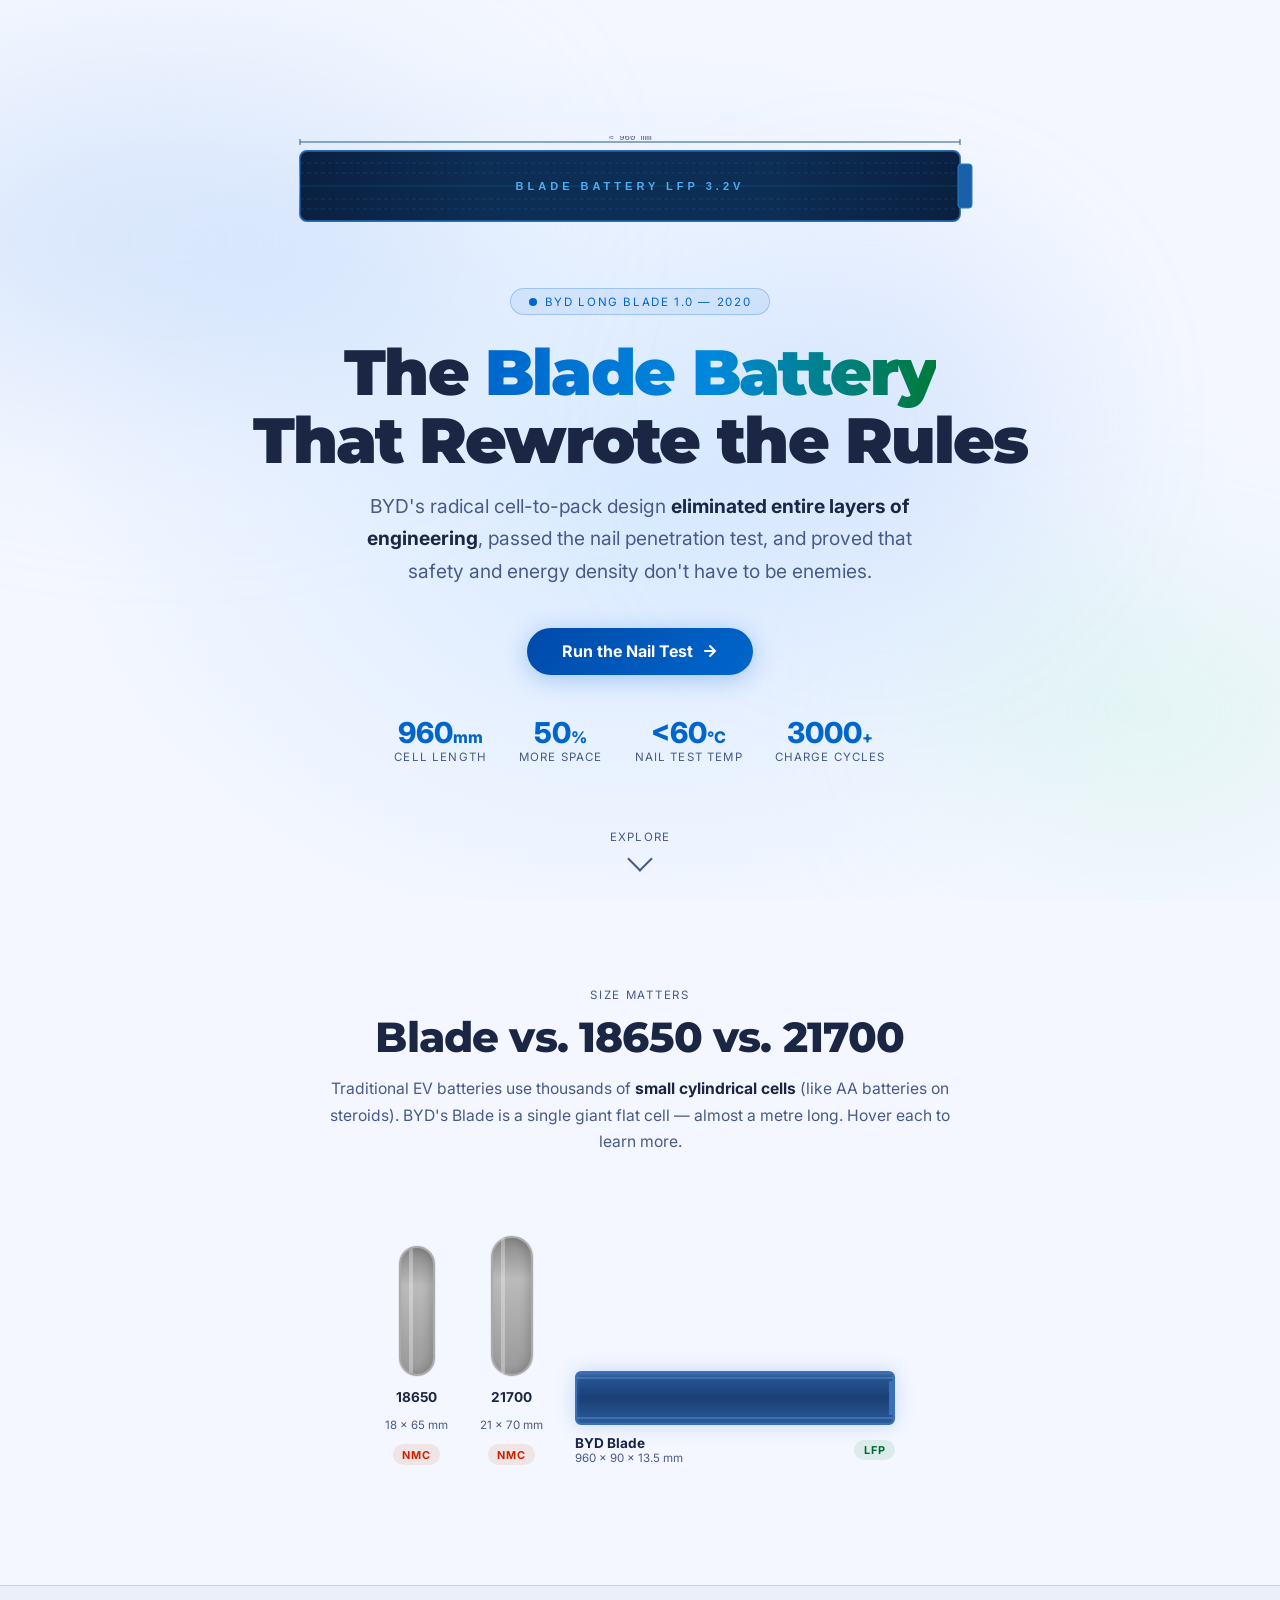
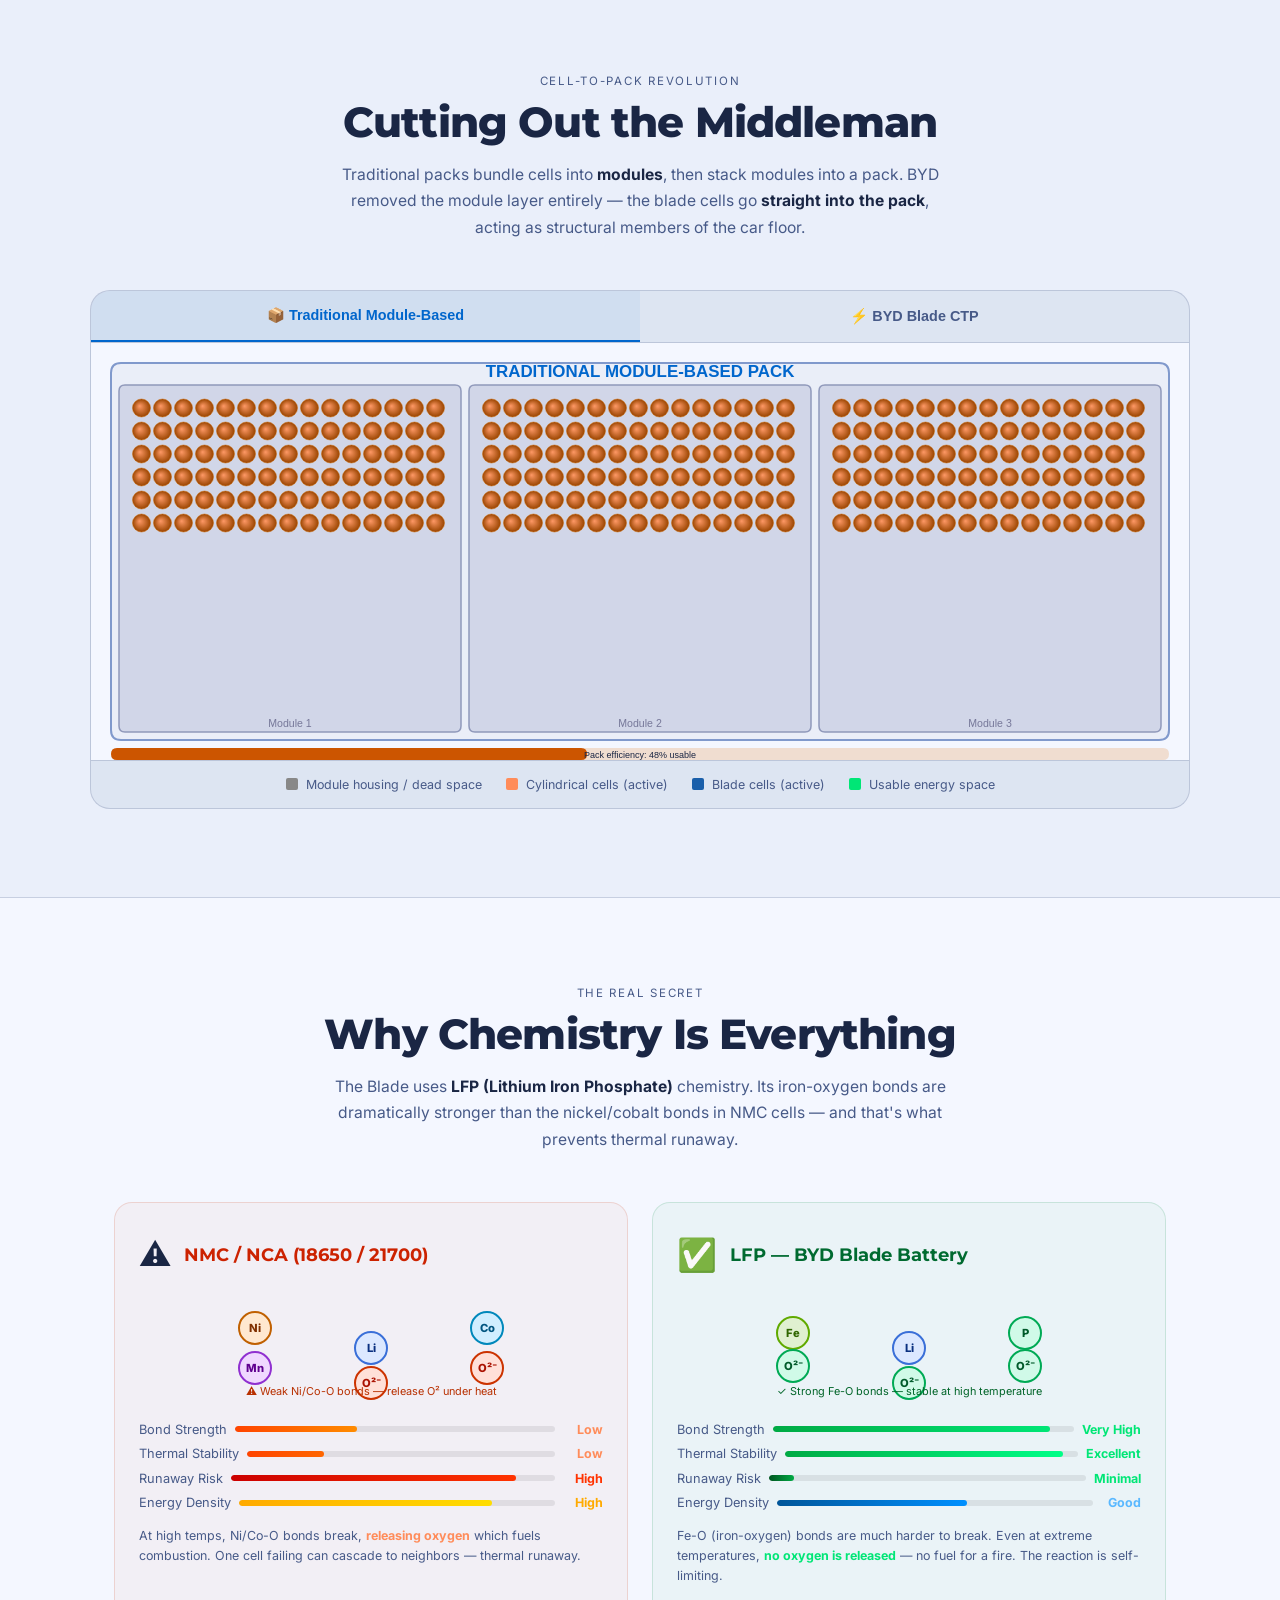
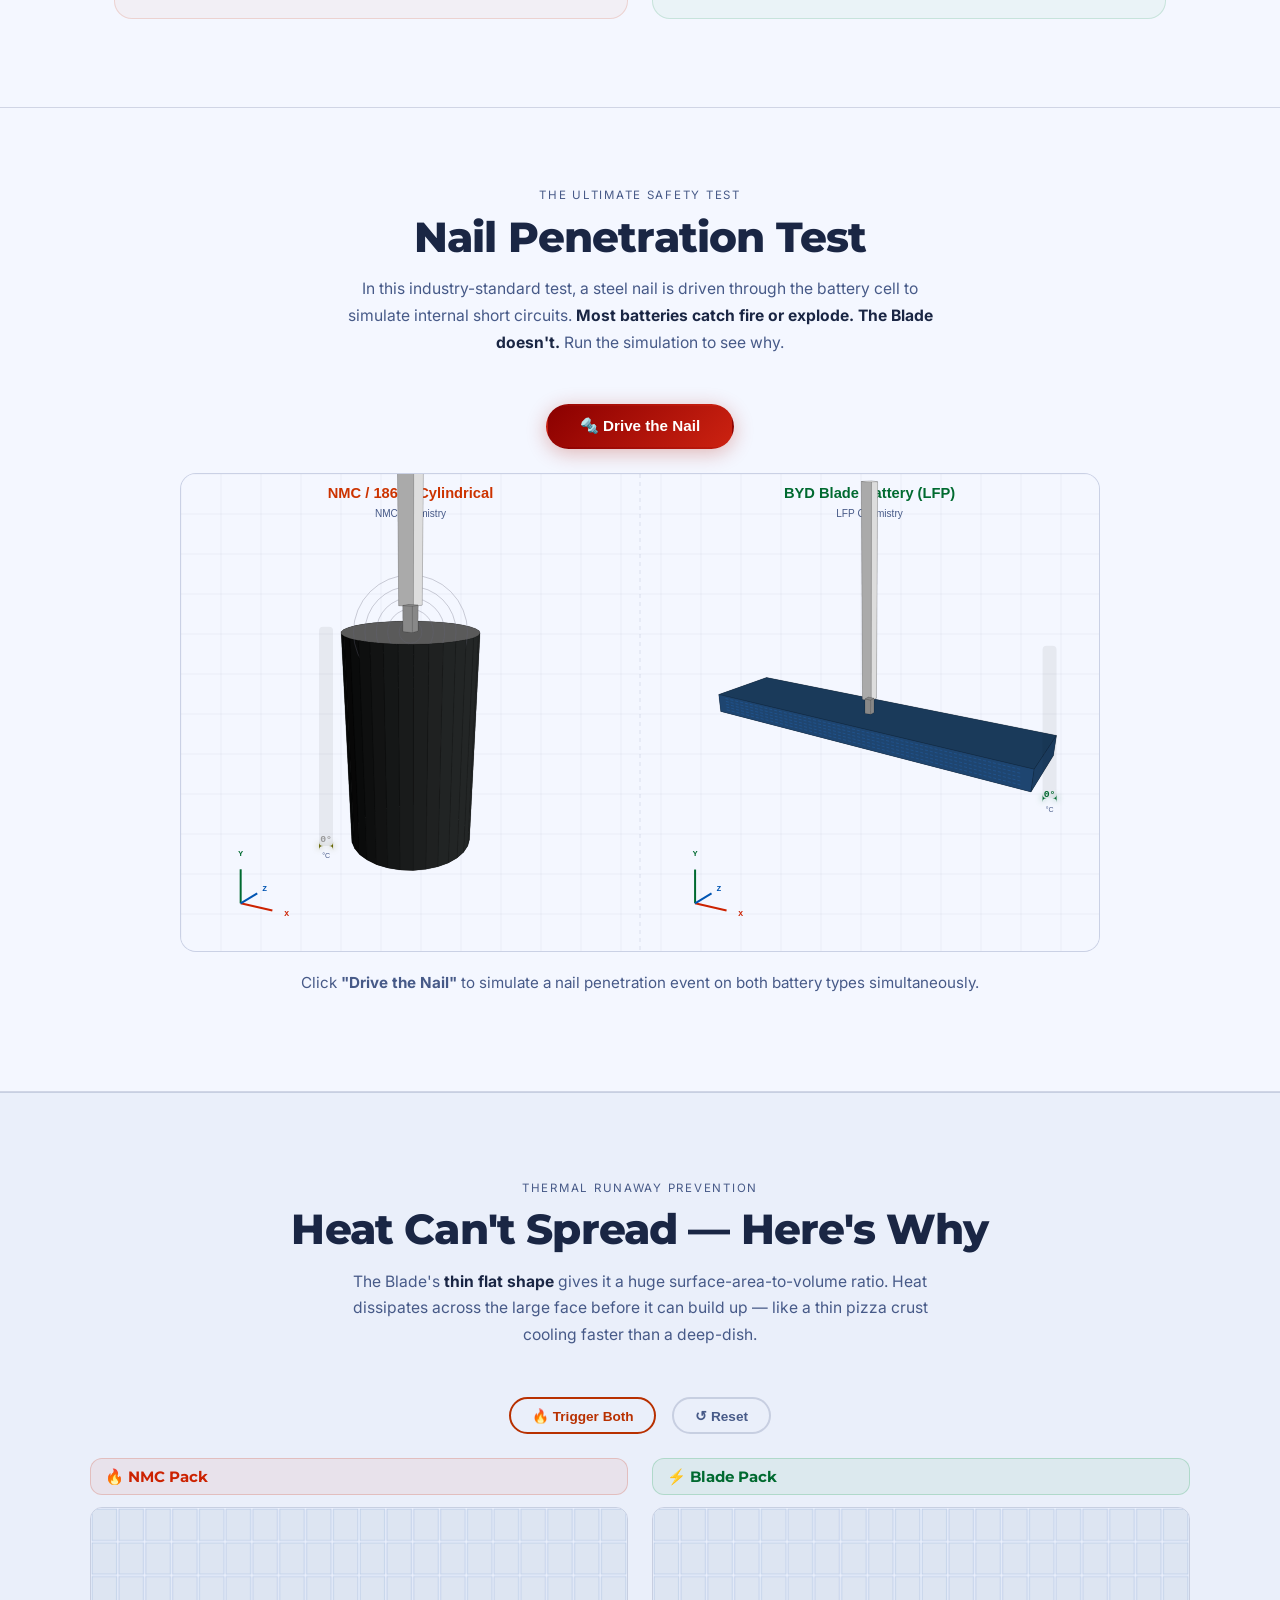
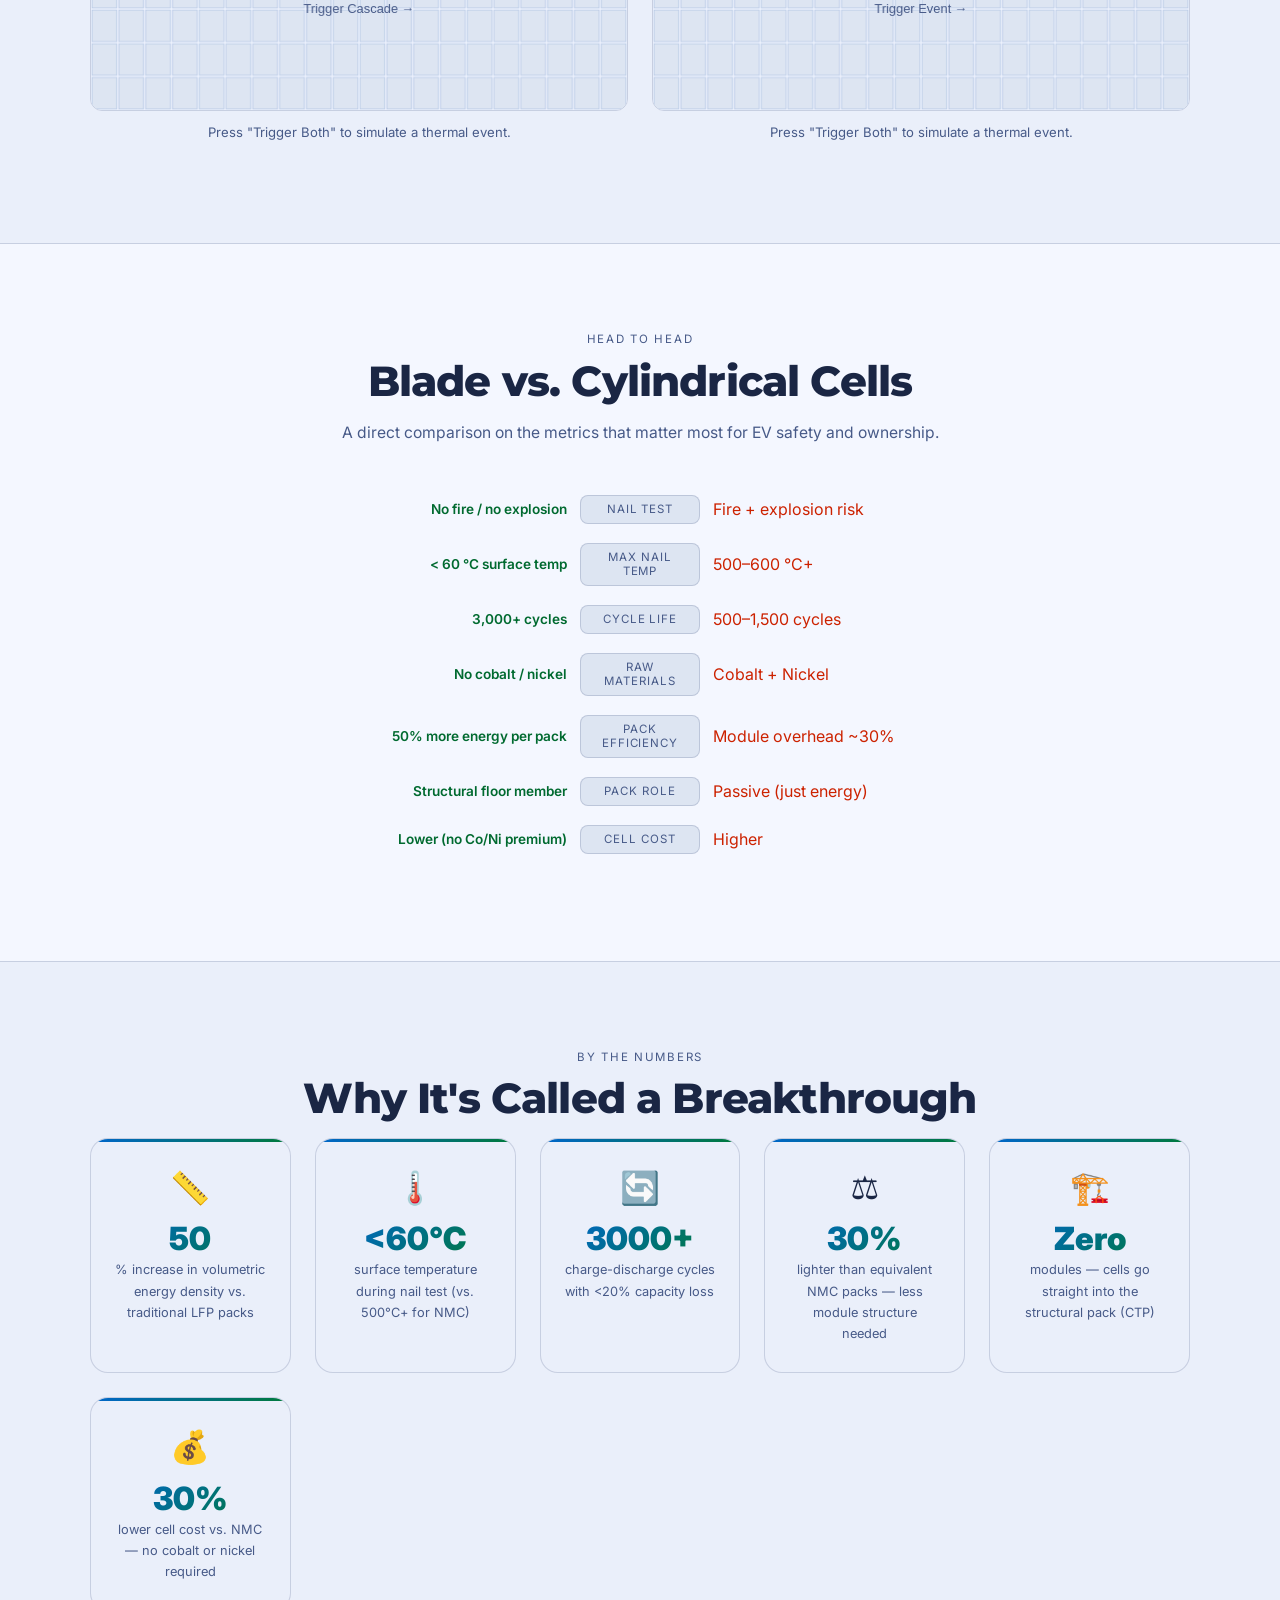
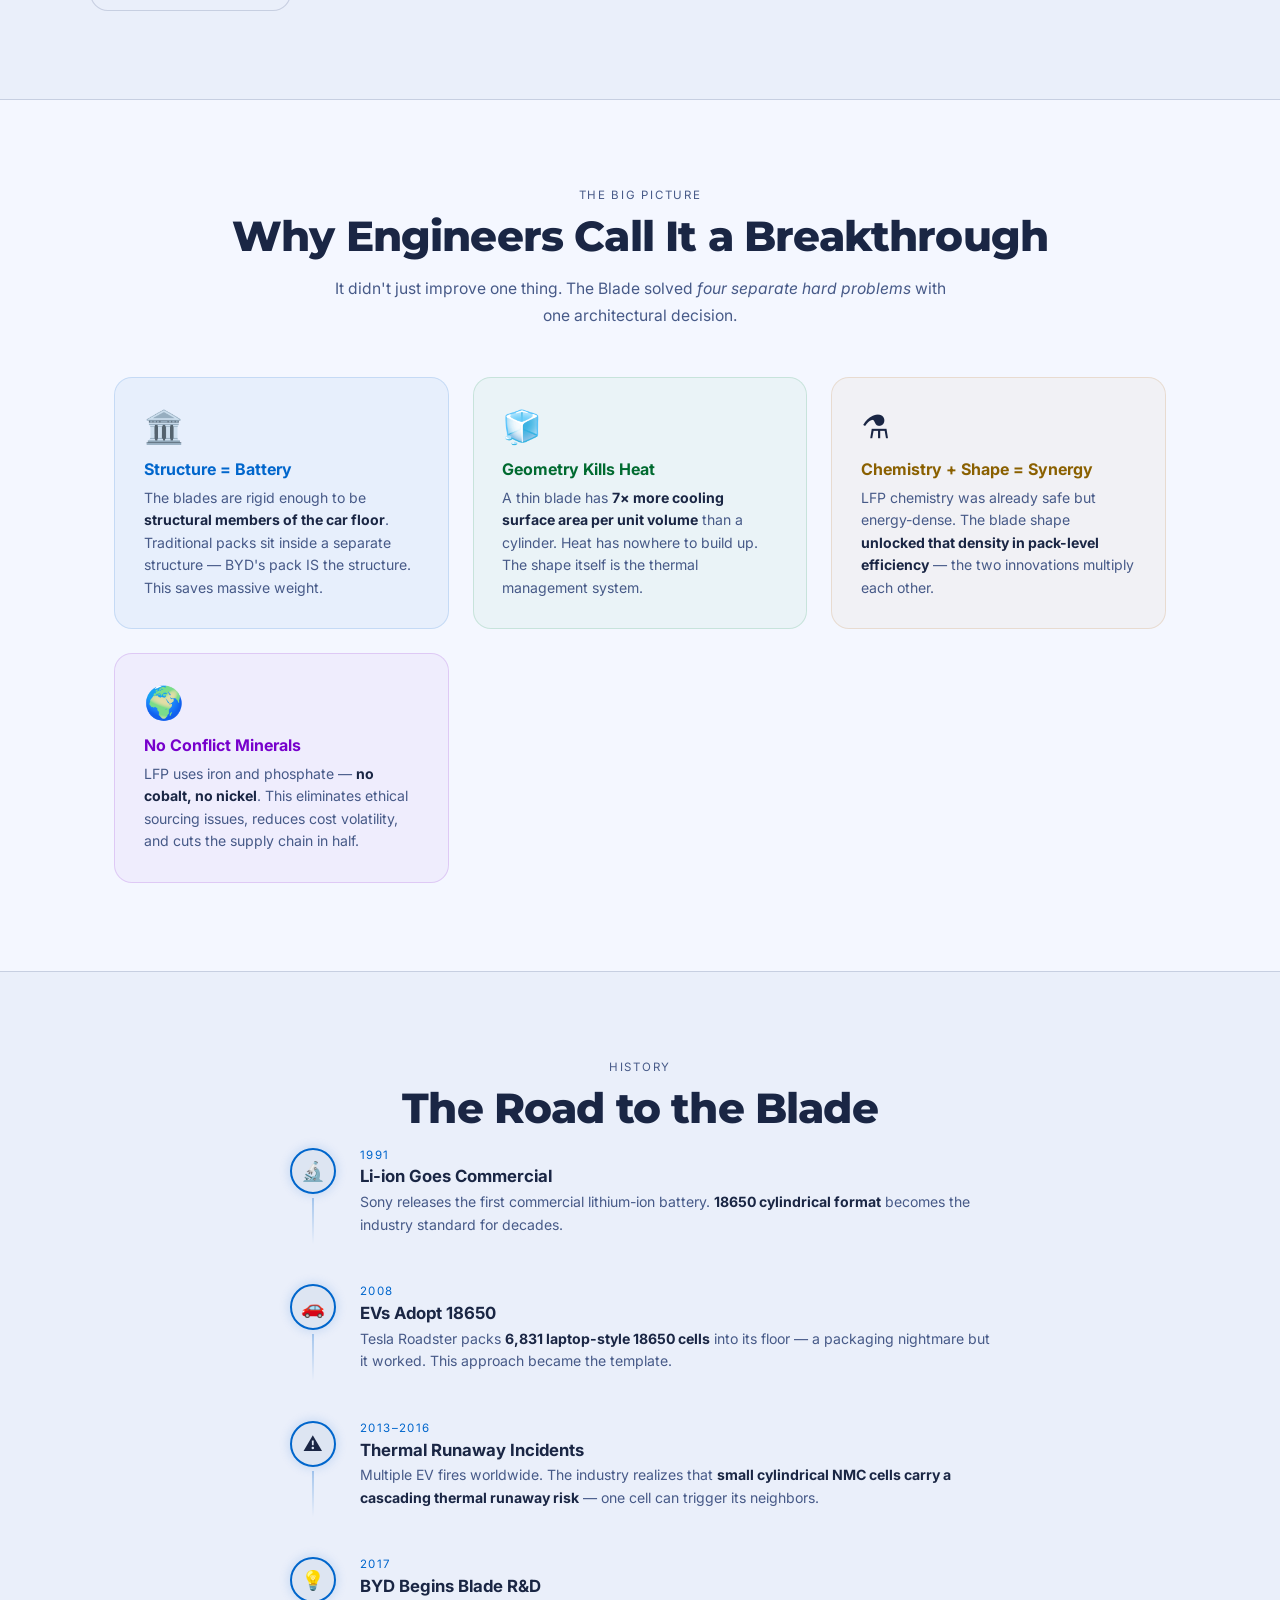
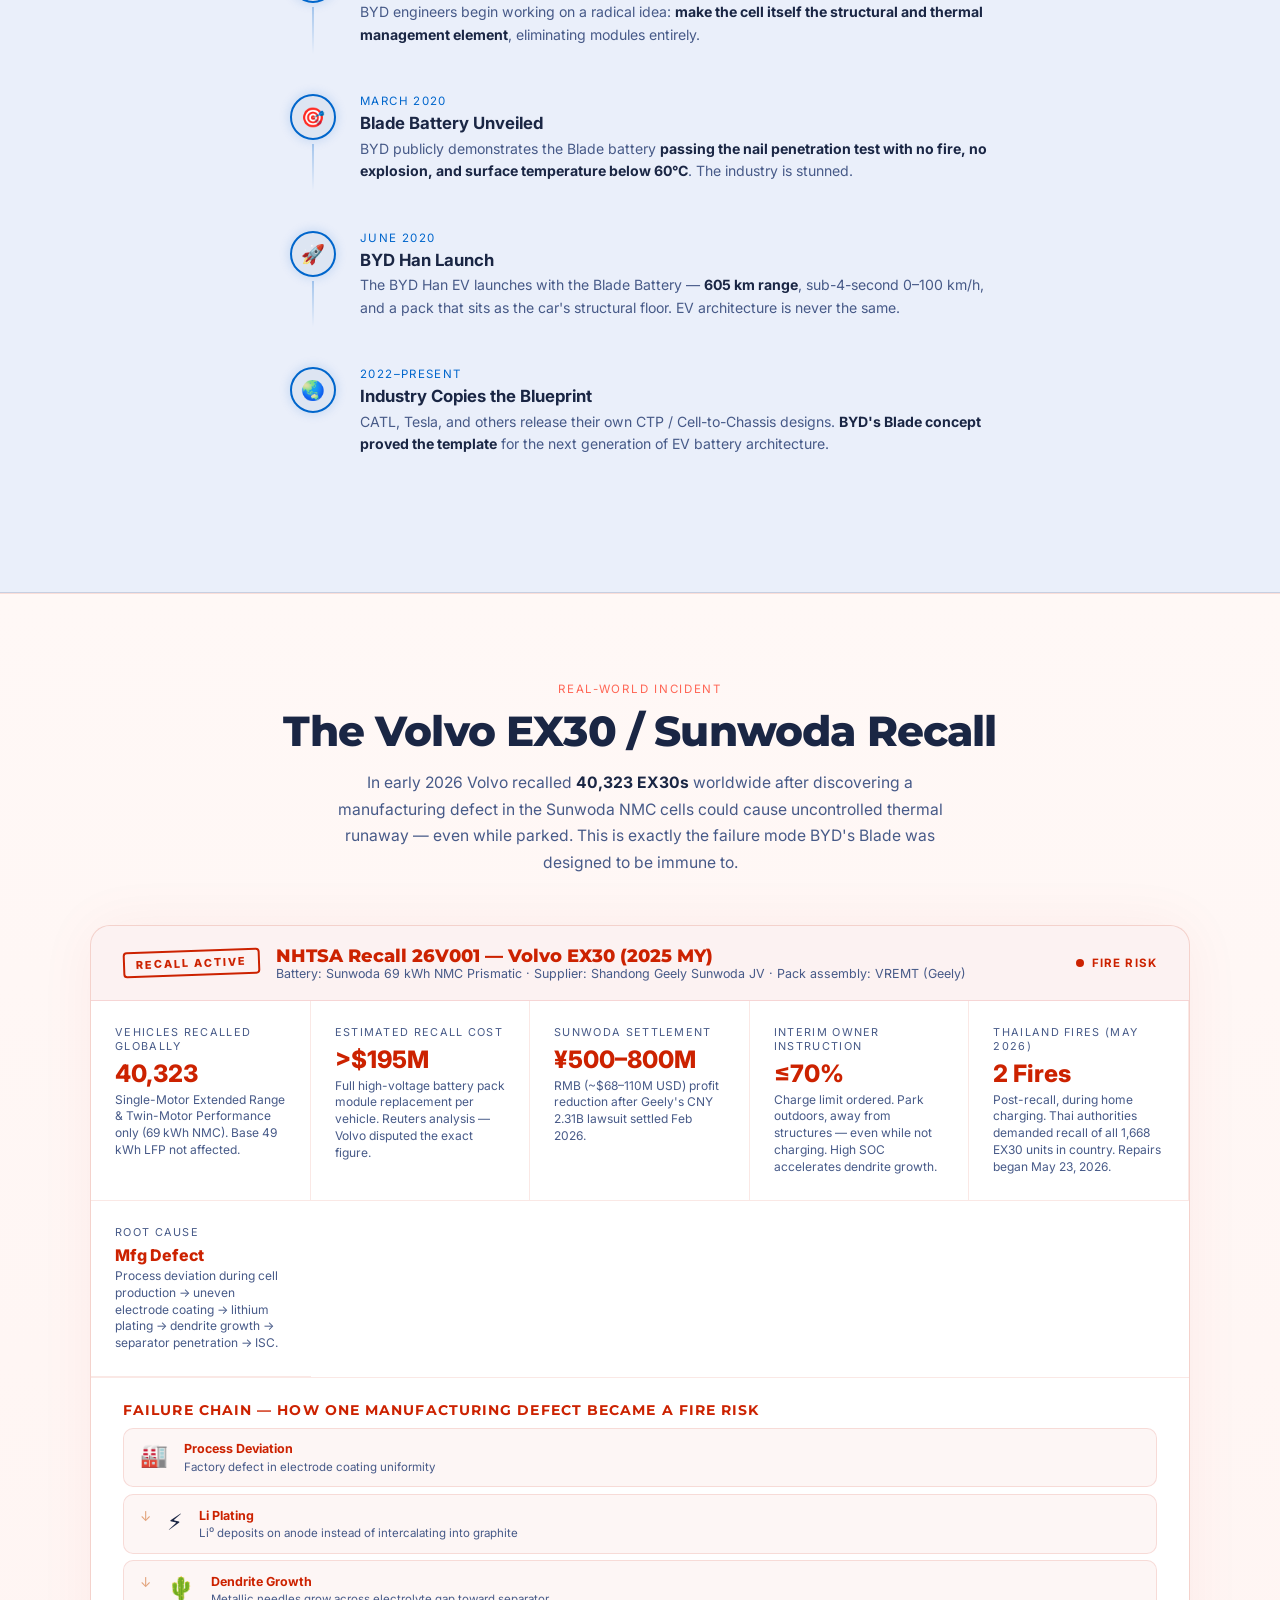
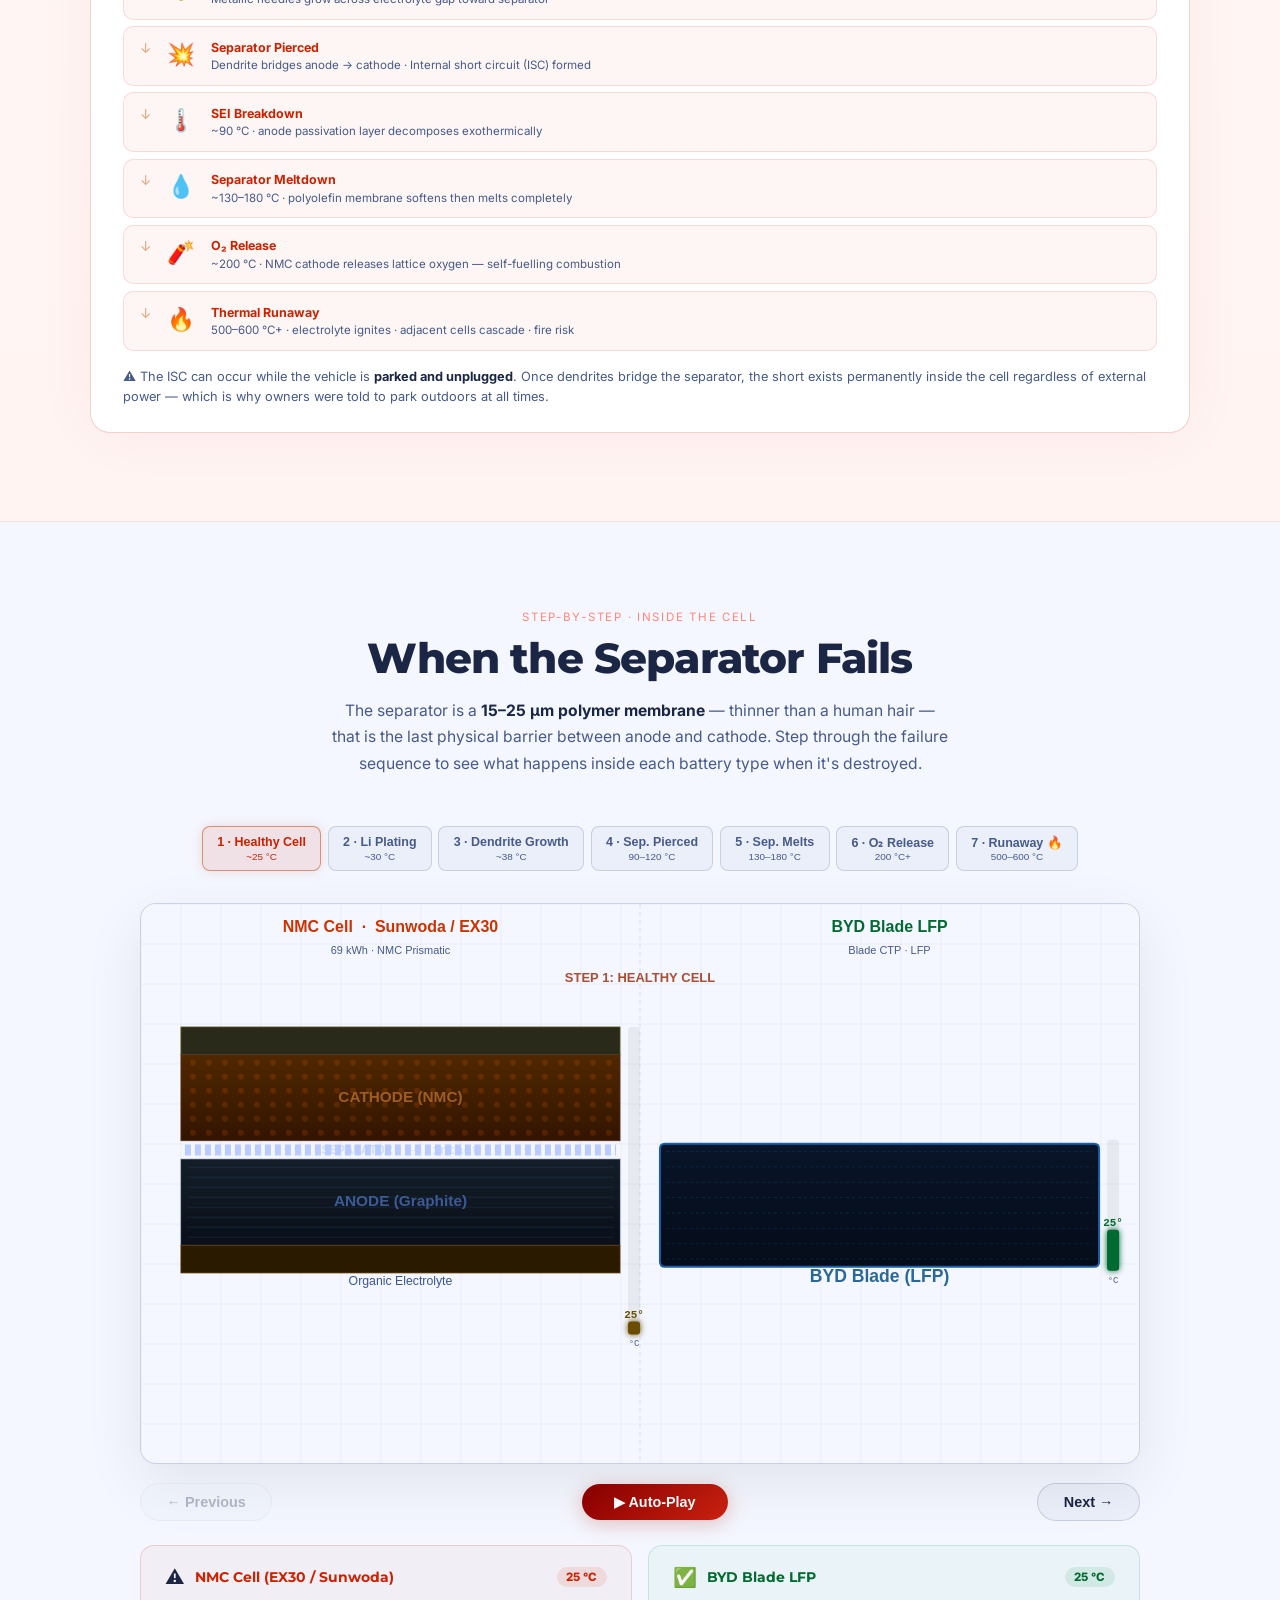
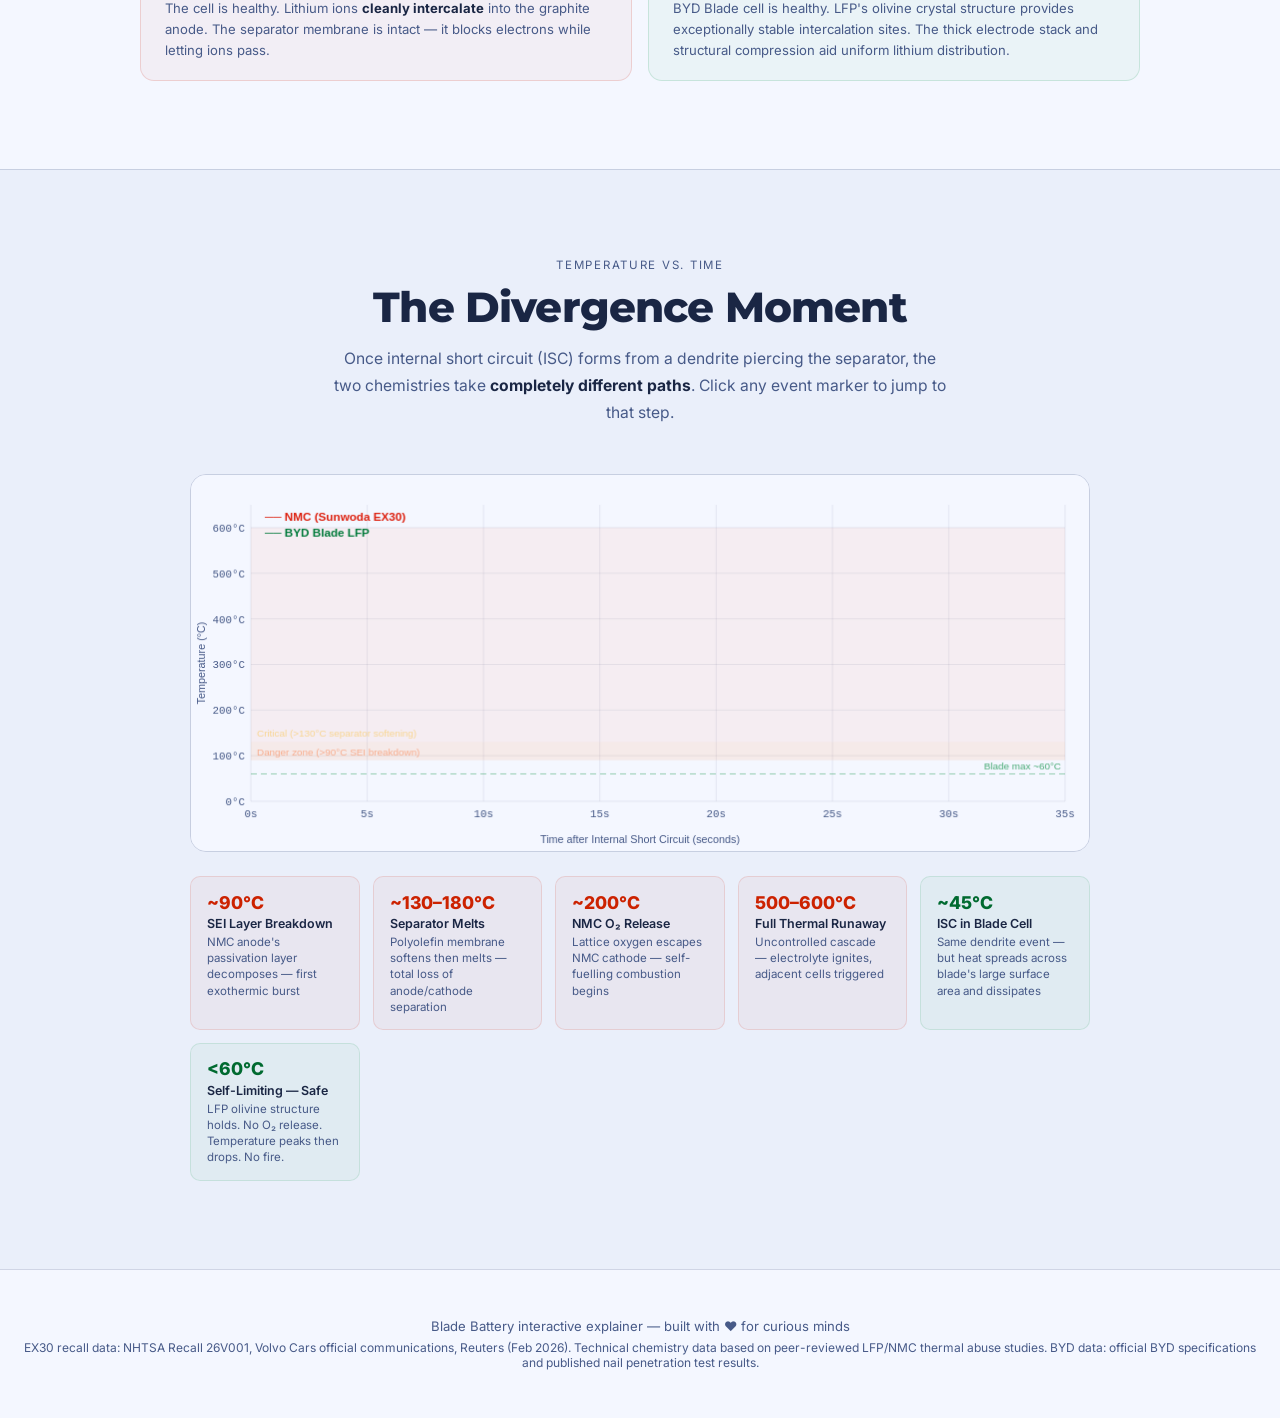
==== commit ef066975: "Revert "feat(nail-canvas): add Tesla 4680 as third column in 3D nail comparison" This reverts commit" ====
--- a/index.html
+++ b/index.html
@@ -1463,9 +1463,8 @@
 let nailCtx, NW, NH;
 let nailPhase = 'ready'; // ready | driving | burning | done
 let nailProg  = 0;       // 0..1 how deep the nail has gone
-let nmcTemp      = 0;  // 0..1
-let tesla4680Temp= 0;  // 0..1
-let bladeTemp    = 0;  // 0..1
+let nmcTemp   = 0;       // 0..1
+let bladeTemp = 0;       // 0..1
 let fireParticles = [];
 let sparks = [];
 let nailRAF = null;
@@ -1475,7 +1474,7 @@
 function resizeNail() {
   const container = nailCanvas.parentElement;
   NW = container.clientWidth;
-  NH = Math.round(NW * 0.60);
+  NH = Math.round(NW * 0.52);
   nailCtx = setupCanvas(nailCanvas, NW, NH);
   drawNailFrame();
 }
@@ -1488,7 +1487,6 @@
   nailPhase = 'driving';
   nailProg  = 0;
   nmcTemp   = 0;
-  tesla4680Temp = 0;
   bladeTemp = 0;
   fireParticles = [];
   sparks = [];
@@ -1503,7 +1501,6 @@
   nailPhase = 'ready';
   nailProg  = 0;
   nmcTemp   = 0;
-  tesla4680Temp = 0;
   bladeTemp = 0;
   fireParticles = [];
   sparks = [];
@@ -1527,15 +1524,12 @@
     nailProg = Math.min(nailProg + speed * (dt/16), 1);
 
     const pen = Math.max(0, (nailProg - 0.25) / 0.75);
-    nmcTemp       = Math.min(1, pen * pen * 1.6);
-    tesla4680Temp = Math.min(1, pen * pen * 1.9);
-    bladeTemp     = Math.min(0.09, pen * 0.12);
+    nmcTemp   = Math.min(1, pen * pen * 1.6);
+    bladeTemp = Math.min(0.09, pen * 0.12);
 
     // spawn fire when NMC is hot enough
     if (nmcTemp > 0.2) spawnFire(dt);
     if (nmcTemp > 0.5) spawnSparks(dt);
-    if (tesla4680Temp > 0.2) spawn4680Fire(dt);
-    if (tesla4680Temp > 0.5) spawn4680Sparks(dt);
 
     if (nmcTemp > 0.6) shakeAmt = Math.min(shakeAmt + 0.5, 6);
 
@@ -1546,8 +1540,7 @@
   } else {
     // continue fire after done
     if (nmcTemp > 0) nmcTemp = Math.min(nmcTemp + 0.003, 1);
-    if (tesla4680Temp > 0) tesla4680Temp = Math.min(tesla4680Temp + 0.003, 1);
-    if (nailPhase === 'done') { spawnFire(dt); spawn4680Fire(dt); }
+    if (nailPhase === 'done') spawnFire(dt);
     shakeAmt *= 0.95;
   }
 
@@ -1600,37 +1593,8 @@
   }
 }
 
-let nmcNailTip2D    = {x:0, y:0};
-let tesla4680NailTip2D = {x:0, y:0};
+let nmcNailTip2D = {x:0, y:0};
 function getNMCNailTip() { return nmcNailTip2D; }
-
-function spawn4680Fire(dt) {
-  const pos = tesla4680NailTip2D;
-  const count = Math.ceil(tesla4680Temp * 5 * (dt/16));
-  for (let i = 0; i < count; i++) {
-    fireParticles.push({
-      x: pos.x + (Math.random()-.5)*44,
-      y: pos.y - (Math.random()*12),
-      vx: (Math.random()-.5)*3,
-      vy: -(1.8 + Math.random()*3.5),
-      life: 28 + Math.random()*35,
-      size: 5 + Math.random()*13,
-    });
-  }
-}
-function spawn4680Sparks(dt) {
-  const pos = tesla4680NailTip2D;
-  const count = Math.ceil((tesla4680Temp - 0.5) * 4 * (dt/16));
-  for (let i = 0; i < count; i++) {
-    const a = Math.random() * Math.PI * 2;
-    const sp = 2.5 + Math.random()*6;
-    sparks.push({
-      x: pos.x, y: pos.y,
-      vx: Math.cos(a)*sp, vy: Math.sin(a)*sp - 2.5,
-      life: 8 + Math.random()*14,
-    });
-  }
-}
 
 // ═══════════════════════════════════════════════════════
 //   3-D NAIL RENDERER  (perspective projection, no deps)
@@ -1750,172 +1714,101 @@
   for(let x=0;x<NW;x+=40){ctx.beginPath();ctx.moveTo(x,0);ctx.lineTo(x,NH);ctx.stroke();}
   for(let y=0;y<NH;y+=40){ctx.beginPath();ctx.moveTo(0,y);ctx.lineTo(NW,y);ctx.stroke();}
 
-  // dividers
+  const half=NW/2;
   ctx.strokeStyle='rgba(0,20,80,0.1)';ctx.lineWidth=1;ctx.setLineDash([4,4]);
-  ctx.beginPath();ctx.moveTo(NW/3,0);ctx.lineTo(NW/3,NH);ctx.stroke();
-  ctx.beginPath();ctx.moveTo(2*NW/3,0);ctx.lineTo(2*NW/3,NH);ctx.stroke();
-  ctx.setLineDash([]);
-
-  // ── consistent scale: 1 unit = 10 mm ────────────────────
-  const sc = NH * 0.055;
-  const floorY = NH * 0.80;
-
-  // column centres
-  const ox18 = NW / 6;
-  const ox46 = NW / 2;
-  const oxBl = 5 * NW / 6;
-
-  // 18650: r=0.9u, h=6.5u
-  const NR18=0.9, NH18=6.5;
-  const oy18 = floorY - NH18 * sc * 0.5 * 0.93;
-
-  // 4680: r=2.3u, h=8.0u
-  const NR46=2.3, NH46=8.0;
-  const oy46 = floorY - NH46 * sc * 0.5 * 0.93;
-
-  // Blade: w=8u(80mm cross-section), h=1.35u, d=6u
-  const BW=8, BHT=1.35, BD=6;
-  const oyBl = floorY - BHT * sc * 0.5 * 0.93;
-
-  // shake applies only to NMC columns
+  ctx.beginPath();ctx.moveTo(half,0);ctx.lineTo(half,NH);ctx.stroke();ctx.setLineDash([]);
+
+  ctx.textAlign='center';
+  ctx.font=`bold ${Math.max(10,NW*0.016)}px 'Segoe UI',sans-serif`;
+  ctx.fillStyle='#cc3300';ctx.fillText('NMC / 18650 Cylindrical',half/2,NH*0.05);
+  ctx.fillStyle='#006a30';ctx.fillText('BYD Blade Battery (LFP)',half+half/2,NH*0.05);
+  ctx.font=`${Math.max(8,NW*0.011)}px 'Segoe UI',sans-serif`;
+  ctx.fillStyle='#475a88';
+  ctx.fillText('NMC Chemistry',half/2,NH*0.09);
+  ctx.fillText('LFP Chemistry',half+half/2,NH*0.09);
+
+  // ── NMC 3-D ─────────────────────────────────────────────
+  const nmcSc=NH*0.19, nmcOx=half*0.5, nmcOy=NH*0.56;
+  const NR=0.7, NHC=2.4;
   const sx=shakeAmt>0.5?(Math.random()-.5)*shakeAmt*2:0;
   const sy=shakeAmt>0.5?(Math.random()-.5)*shakeAmt*0.8:0;
 
-  // column labels
-  const lblY = NH * 0.055;
-  ctx.textAlign='center';
-  ctx.font=`bold ${Math.max(9,NW*0.015)}px 'Segoe UI',sans-serif`;
-  ctx.fillStyle='#cc3300'; ctx.fillText('18650 NMC',ox18,lblY);
-  ctx.fillStyle='#b87000'; ctx.fillText('4680 NMC',ox46,lblY);
-  ctx.fillStyle='#006a30'; ctx.fillText('BYD Blade LFP',oxBl,lblY);
-  ctx.font=`${Math.max(7,NW*0.010)}px 'Segoe UI',sans-serif`;
-  ctx.fillStyle='#475a88';
-  ctx.fillText('18mm × 65mm',ox18,NH*0.092);
-  ctx.fillText('46mm × 80mm',ox46,NH*0.092);
-  ctx.fillText('960mm × 90mm × 13.5mm (section)',oxBl,NH*0.092);
-
-  // ── 18650 NMC ──────────────────────────────────────────
   if(nmcTemp>0.08){
-    const gc=n3p(0,0,0,sc,ox18+sx,oy18+sy);
-    const gr=ctx.createRadialGradient(gc[0],gc[1],0,gc[0],gc[1],sc*NR18*3.5);
+    const gc=n3p(0,0,0,nmcSc,nmcOx+sx,nmcOy+sy);
+    const gr=ctx.createRadialGradient(gc[0],gc[1],0,gc[0],gc[1],nmcSc*1.4);
     gr.addColorStop(0,`rgba(255,${Math.round(110*(1-nmcTemp))},0,${nmcTemp*0.28})`);
     gr.addColorStop(1,'rgba(255,80,0,0)');
-    ctx.fillStyle=gr;ctx.beginPath();ctx.arc(gc[0],gc[1],sc*NR18*3.5,0,Math.PI*2);ctx.fill();
-  }
-  n3Cyl(ctx,0,0,0,NR18,NH18,32,nmcTemp,sc,ox18+sx,oy18+sy);
-
-  const nmcNailR=0.08, nmcShaftTop=-(NH18/2+1.3);
-  const nmcTipY=-(NH18/2)+NH18*nailProg;
-  n3Nail(ctx,0,nmcTipY,0,nmcNailR,nmcShaftTop,nmcTemp,sc,ox18+sx,oy18+sy);
-
-  const tp18=n3p(0,nmcTipY,0,sc,ox18+sx,oy18+sy);
-  nmcNailTip2D={x:tp18[0],y:tp18[1]};
-
-  const nmcGaugeX=Math.max(4,ox18-sc*NR18-22);
-  drawTempGauge(ctx,nmcGaugeX,oy18-NH18*sc*0.5,14,NH18*sc,nmcTemp,600,true);
-  n3Axes(ctx,NW*0.04,NH*0.88,sc*0.48);
-
-  // ── 4680 NMC ───────────────────────────────────────────
-  const t46sx=shakeAmt>0.5?(Math.random()-.5)*shakeAmt*1.6:0;
-  const t46sy=shakeAmt>0.5?(Math.random()-.5)*shakeAmt*0.7:0;
-  if(tesla4680Temp>0.08){
-    const gc=n3p(0,0,0,sc,ox46+t46sx,oy46+t46sy);
-    const gr=ctx.createRadialGradient(gc[0],gc[1],0,gc[0],gc[1],sc*NR46*2.8);
-    gr.addColorStop(0,`rgba(255,${Math.round(110*(1-tesla4680Temp))},0,${tesla4680Temp*0.32})`);
-    gr.addColorStop(1,'rgba(255,60,0,0)');
-    ctx.fillStyle=gr;ctx.beginPath();ctx.arc(gc[0],gc[1],sc*NR46*2.8,0,Math.PI*2);ctx.fill();
-  }
-  n3Cyl(ctx,0,0,0,NR46,NH46,40,tesla4680Temp,sc,ox46+t46sx,oy46+t46sy);
-
-  const t46NailR=0.095, t46ShaftTop=-(NH46/2+1.3);
-  const t46TipY=-(NH46/2)+NH46*nailProg;
-  n3Nail(ctx,0,t46TipY,0,t46NailR,t46ShaftTop,tesla4680Temp,sc,ox46+t46sx,oy46+t46sy);
-
-  const tp46=n3p(0,t46TipY,0,sc,ox46+t46sx,oy46+t46sy);
-  tesla4680NailTip2D={x:tp46[0],y:tp46[1]};
-
+    ctx.fillStyle=gr;ctx.beginPath();ctx.arc(gc[0],gc[1],nmcSc*1.4,0,Math.PI*2);ctx.fill();
+  }
+  n3Cyl(ctx,0,0,0,NR,NHC,32,nmcTemp,nmcSc,nmcOx+sx,nmcOy+sy);
+
+  const nmcNailR=0.085, nmcShaftTop=-(NHC/2+1.45);
+  const nmcTipY=-(NHC/2)+NHC*nailProg;
+  n3Nail(ctx,0,nmcTipY,0,nmcNailR,nmcShaftTop,nmcTemp,nmcSc,nmcOx+sx,nmcOy+sy);
+
+  const tp=n3p(0,nmcTipY,0,nmcSc,nmcOx+sx,nmcOy+sy);
+  nmcNailTip2D={x:tp[0],y:tp[1]};
   drawFireParticles(ctx);
   drawSparks(ctx);
 
-  const t46GaugeX=Math.max(NW/3+4,ox46-sc*NR46-22);
-  drawTempGauge(ctx,t46GaugeX,oy46-NH46*sc*0.5,14,NH46*sc,tesla4680Temp,800,true);
-  n3Axes(ctx,NW/2-NW*0.12,NH*0.88,sc*0.48);
-
-  // ── Blade LFP ──────────────────────────────────────────
+  drawTempGauge(ctx,Math.max(4,nmcOx-nmcSc*NR-28),nmcOy-NH*0.24,14,NH*0.46,nmcTemp,600,true);
+  n3Axes(ctx,half*0.13,NH*0.9,nmcSc*0.55);
+
+  // ── BLADE 3-D ────────────────────────────────────────────
+  const bladeSc=Math.min(NW*0.098,NH*0.2);
+  const bladeOx=half+half*0.5, bladeOy=NH*0.52;
+  const BW=3.8, BHT=0.22, BD=0.85;
+
   if(nailProg>0.25){
-    const bc=n3p(0,0,0,sc,oxBl,oyBl);
-    const bg=ctx.createRadialGradient(bc[0],bc[1],0,bc[0],bc[1],sc*BW*0.5);
+    const bc=n3p(0,0,0,bladeSc,bladeOx,bladeOy);
+    const bg=ctx.createRadialGradient(bc[0],bc[1],0,bc[0],bc[1],bladeSc*BW*0.55);
     bg.addColorStop(0,`rgba(0,200,100,${Math.min(bladeTemp*0.6,0.18)})`);
     bg.addColorStop(1,'rgba(0,200,100,0)');
-    ctx.fillStyle=bg;ctx.beginPath();ctx.arc(bc[0],bc[1],sc*BW*0.5,0,Math.PI*2);ctx.fill();
+    ctx.fillStyle=bg;ctx.beginPath();ctx.arc(bc[0],bc[1],bladeSc*BW*0.55,0,Math.PI*2);ctx.fill();
   }
 
   n3Box(ctx,0,0,0,BW,BHT,BD,[
     nailProg>0.5?'#1e5a30':'#1a3a5a',
     '#0f2030','#1e4570','#0d2840','#162e4a','#1c3e62'
-  ],sc,oxBl,oyBl);
-
-  // electrode layer lines on front face
+  ],bladeSc,bladeOx,bladeOy);
+
+  // electrode layer lines on the front face
   ctx.save();ctx.strokeStyle='rgba(40,120,220,0.3)';ctx.setLineDash([3,2]);ctx.lineWidth=0.8;
   for(let li=1;li<6;li++){
     const ly=-BHT/2+BHT*(li/6);
-    const[l0x,l0y]=n3p(-BW/2+0.1,ly,-BD/2+0.01,sc,oxBl,oyBl);
-    const[l1x,l1y]=n3p( BW/2-0.1,ly,-BD/2+0.01,sc,oxBl,oyBl);
+    const[l0x,l0y]=n3p(-BW/2+0.1,ly,-BD/2+0.01,bladeSc,bladeOx,bladeOy);
+    const[l1x,l1y]=n3p( BW/2-0.1,ly,-BD/2+0.01,bladeSc,bladeOx,bladeOy);
     ctx.beginPath();ctx.moveTo(l0x,l0y);ctx.lineTo(l1x,l1y);ctx.stroke();
   }
   ctx.setLineDash([]);ctx.restore();
 
-  // truncation markers on Blade left/right edges
-  ctx.save();
-  ctx.strokeStyle='rgba(0,20,80,0.3)';ctx.lineWidth=1;ctx.setLineDash([2,3]);
-  const[blL,blLy]=n3p(-BW/2,0,-BD/2,sc,oxBl,oyBl);
-  const[blR,blRy]=n3p( BW/2,0,-BD/2,sc,oxBl,oyBl);
-  [[blL,blLy],[blR,blRy]].forEach(([cx,cy])=>{
-    ctx.beginPath();ctx.moveTo(cx,cy-12);ctx.lineTo(cx,cy+12);ctx.stroke();
-  });
-  ctx.setLineDash([]);
-  ctx.font=`${Math.max(6,NW*0.009)}px 'Segoe UI',sans-serif`;
-  ctx.fillStyle='rgba(0,20,80,0.5)';ctx.textAlign='center';
-  const[blMx,blMy]=n3p(0,-BHT/2-0.3,-BD/2,sc,oxBl,oyBl);
-  ctx.fillText('← 960mm total →',blMx,blMy);
-  ctx.restore();
-
-  const bladeNailR=0.052, bladeShaftTop=-(BHT/2+2.0);
+  const bladeNailR=0.055, bladeShaftTop=-(BHT/2+2.3);
   const bladeTipY=-(BHT/2)+BHT*Math.min(nailProg,1.1);
-  n3Nail(ctx,0,bladeTipY,0,bladeNailR,bladeShaftTop,bladeTemp,sc,oxBl,oyBl);
-
-  const brx=n3p(BW/2,0,-BD/2,sc,oxBl,oyBl);
-  drawTempGauge(ctx,Math.min(brx[0]+8,NW-24),oyBl-BHT*sc*0.5,14,BHT*sc*3,bladeTemp,60,false);
-  n3Axes(ctx,NW*0.96-NW*0.04,NH*0.88,sc*0.48);
+  n3Nail(ctx,0,bladeTipY,0,bladeNailR,bladeShaftTop,bladeTemp,bladeSc,bladeOx,bladeOy);
+
+  const brx=n3p(BW/2,0,-BD/2,bladeSc,bladeOx,bladeOy);
+  drawTempGauge(ctx,Math.min(brx[0]+10,NW-26),bladeOy-NH*0.16,14,NH*0.32,bladeTemp,60,false);
+  n3Axes(ctx,half+half*0.12,NH*0.9,bladeSc*0.55);
 
   // result overlays
   if(nailPhase==='done'){
-    const y18Bot=n3p(0,NH18/2,0,sc,ox18,oy18)[1]+10;
+    const nmcBotY=n3p(0,NHC/2,0,nmcSc,nmcOx,nmcOy)[1]+10;
     ctx.save();ctx.globalAlpha=0.92;
-    roundRect(ctx,ox18-75,y18Bot,150,24,6);
+    roundRect(ctx,nmcOx-82,nmcBotY,164,24,6);
     ctx.fillStyle='rgba(80,0,0,0.92)';ctx.fill();
     ctx.strokeStyle='#ff4400';ctx.lineWidth=1.5;ctx.stroke();
     ctx.globalAlpha=1;ctx.fillStyle='#ff6644';
-    ctx.font=`bold ${Math.max(8,NW*0.012)}px 'Segoe UI',sans-serif`;
-    ctx.textAlign='center';ctx.fillText('🔥 THERMAL RUNAWAY',ox18,y18Bot+16);ctx.restore();
-
-    const y46Bot=n3p(0,NH46/2,0,sc,ox46,oy46)[1]+10;
+    ctx.font=`bold ${Math.max(9,NW*0.014)}px 'Segoe UI',sans-serif`;
+    ctx.textAlign='center';ctx.fillText('🔥 THERMAL RUNAWAY',nmcOx,nmcBotY+16);ctx.restore();
+
+    const bladeBotY=n3p(0,BHT/2,0,bladeSc,bladeOx,bladeOy)[1]+18;
     ctx.save();ctx.globalAlpha=0.92;
-    roundRect(ctx,ox46-75,y46Bot,150,24,6);
-    ctx.fillStyle='rgba(80,0,0,0.92)';ctx.fill();
-    ctx.strokeStyle='#ff4400';ctx.lineWidth=1.5;ctx.stroke();
-    ctx.globalAlpha=1;ctx.fillStyle='#ff8844';
-    ctx.font=`bold ${Math.max(8,NW*0.012)}px 'Segoe UI',sans-serif`;
-    ctx.textAlign='center';ctx.fillText('🔥 THERMAL RUNAWAY',ox46,y46Bot+16);ctx.restore();
-
-    const yBlBot=n3p(0,BHT/2,0,sc,oxBl,oyBl)[1]+18;
-    ctx.save();ctx.globalAlpha=0.92;
-    roundRect(ctx,oxBl-75,yBlBot,150,24,6);
+    roundRect(ctx,bladeOx-82,bladeBotY,164,24,6);
     ctx.fillStyle='rgba(0,60,30,0.92)';ctx.fill();
     ctx.strokeStyle='#00e676';ctx.lineWidth=1.5;ctx.stroke();
     ctx.globalAlpha=1;ctx.fillStyle='#00e676';
-    ctx.font=`bold ${Math.max(8,NW*0.012)}px 'Segoe UI',sans-serif`;
-    ctx.textAlign='center';ctx.fillText('✅ SAFE — No Fire',oxBl,yBlBot+16);ctx.restore();
+    ctx.font=`bold ${Math.max(9,NW*0.014)}px 'Segoe UI',sans-serif`;
+    ctx.textAlign='center';ctx.fillText('✅ SAFE — No Fire',bladeOx,bladeBotY+16);ctx.restore();
   }
 
   if(nailPhase!=='ready'){
@@ -2009,9 +1902,8 @@
 
 function updateNailDoneStatus() {
   setNailStatus(
-    '<span class="danger">🔥 18650 NMC: THERMAL RUNAWAY — surface temp 500–600°C, fire and possible explosion.</span><br>' +
-    '<span class="danger">🔥 4680 NMC: THERMAL RUNAWAY — larger cell volume means more stored energy and a more severe event (est. 700–800°C).</span><br>' +
-    '<span class="safe">✅ Blade LFP: Temperature barely rises above 60°C. LFP chemistry prevents oxygen release — no fire, no explosion. Just a hole.</span>'
+    '<span class="danger">🔥 NMC cell: THERMAL RUNAWAY triggered — surface temp 500–600°C, fire and possible explosion.</span><br>' +
+    '<span class="safe">✅ Blade cell: Temperature barely rises above 60°C. LFP chemistry prevents oxygen release — no fire, no explosion. Just a hole.</span>'
   );
 }
 function setNailStatus(html) {
